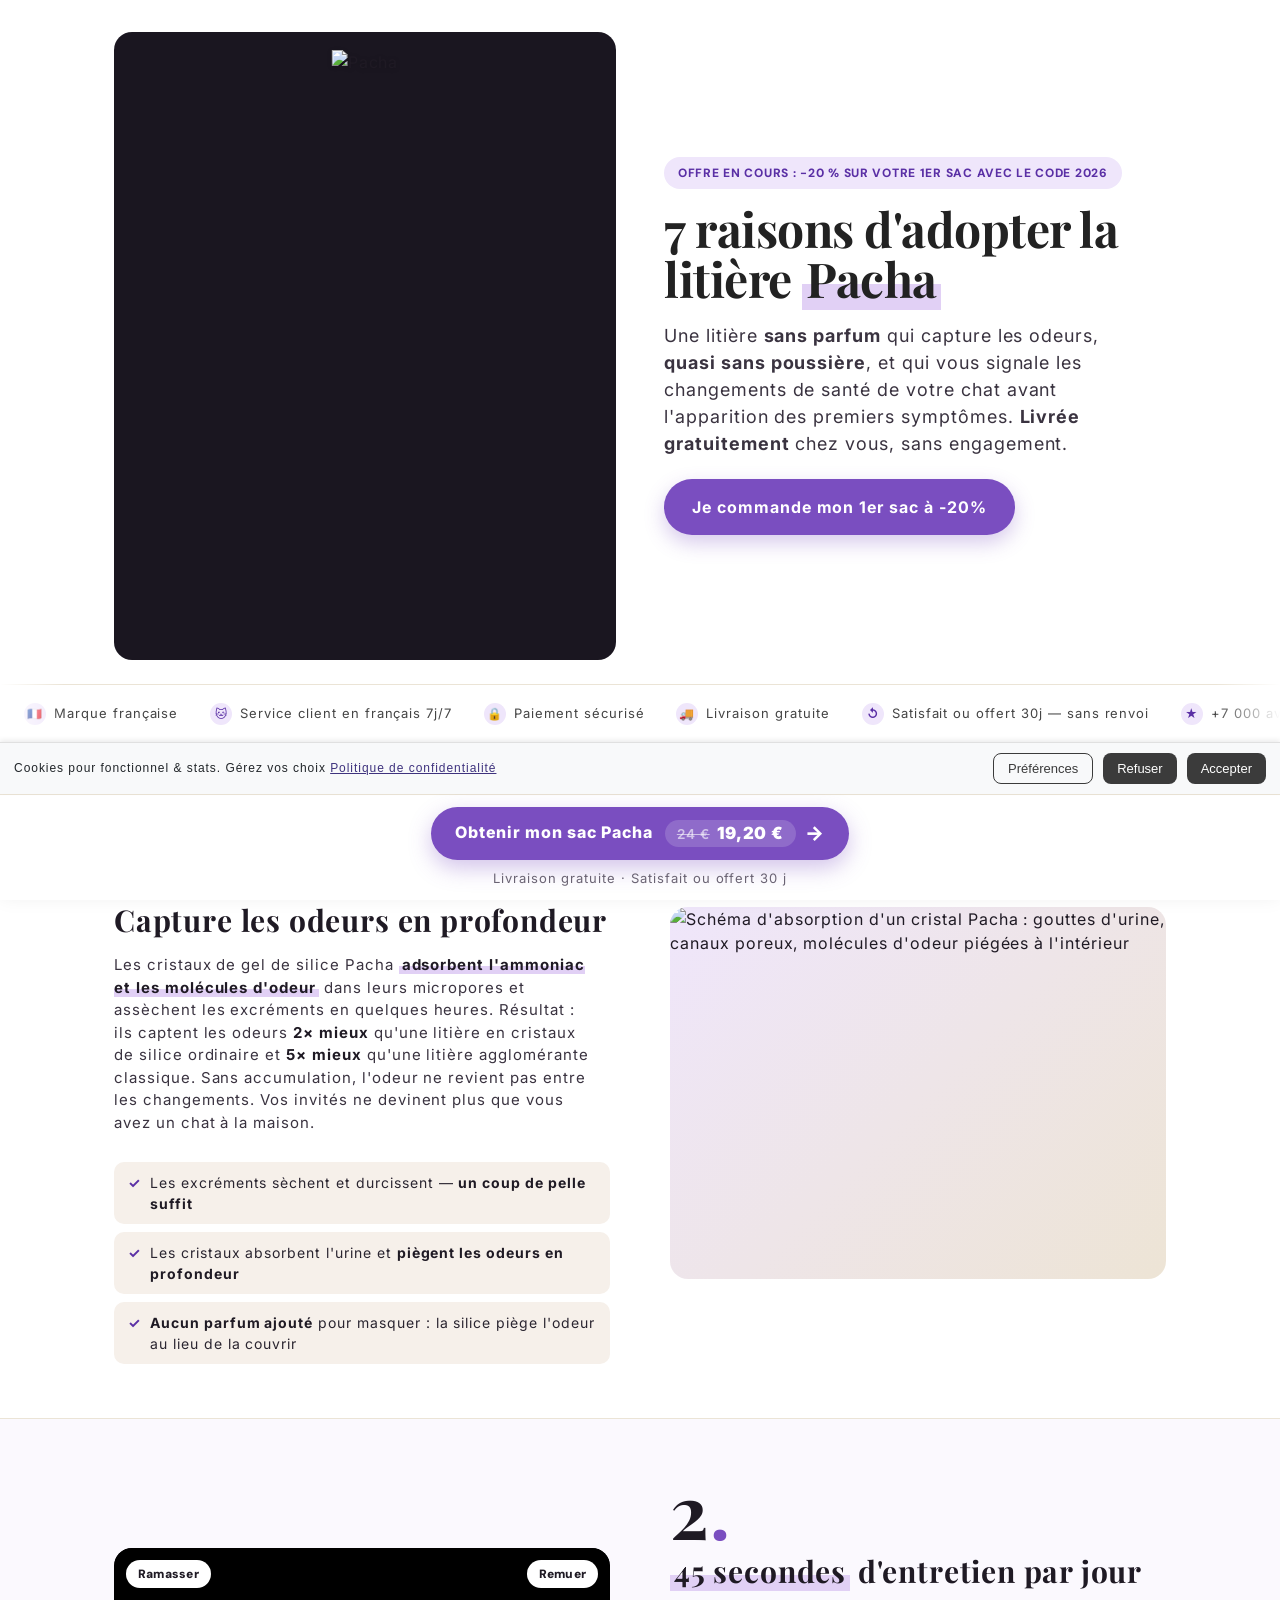
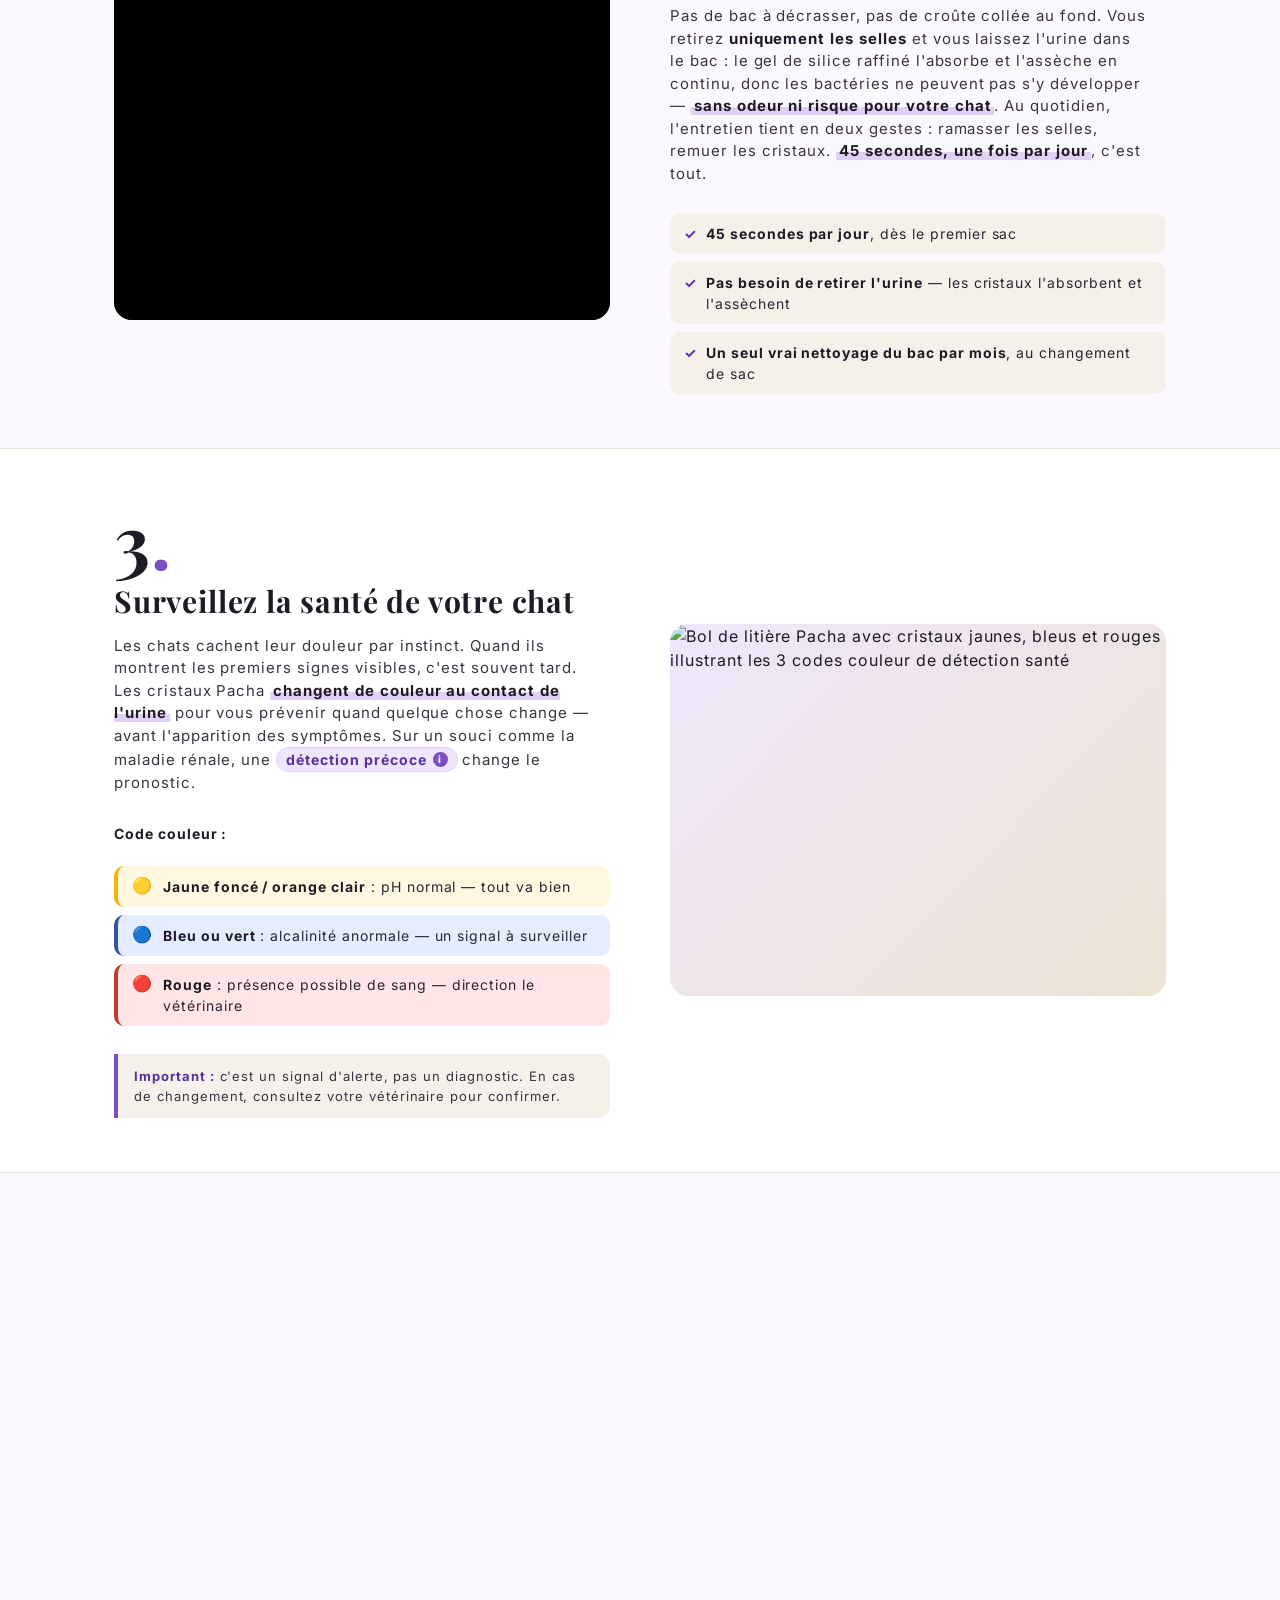
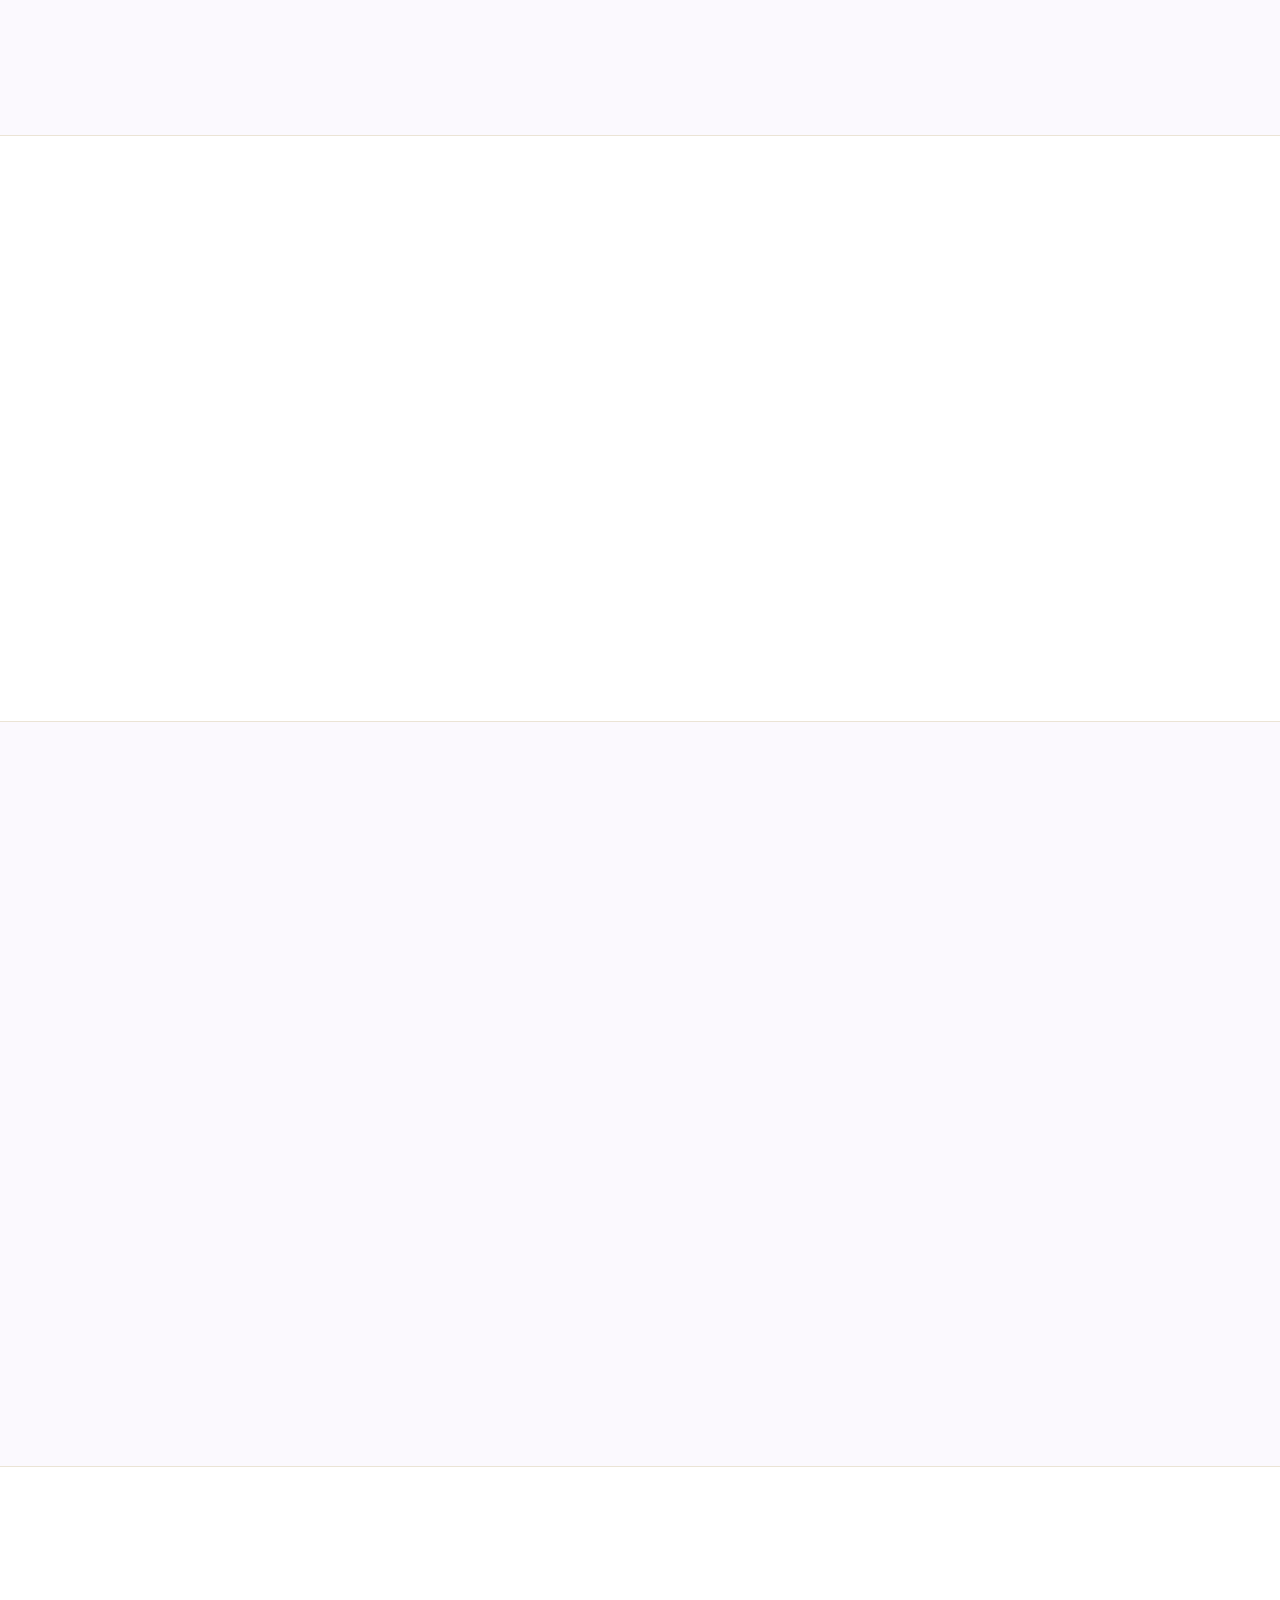
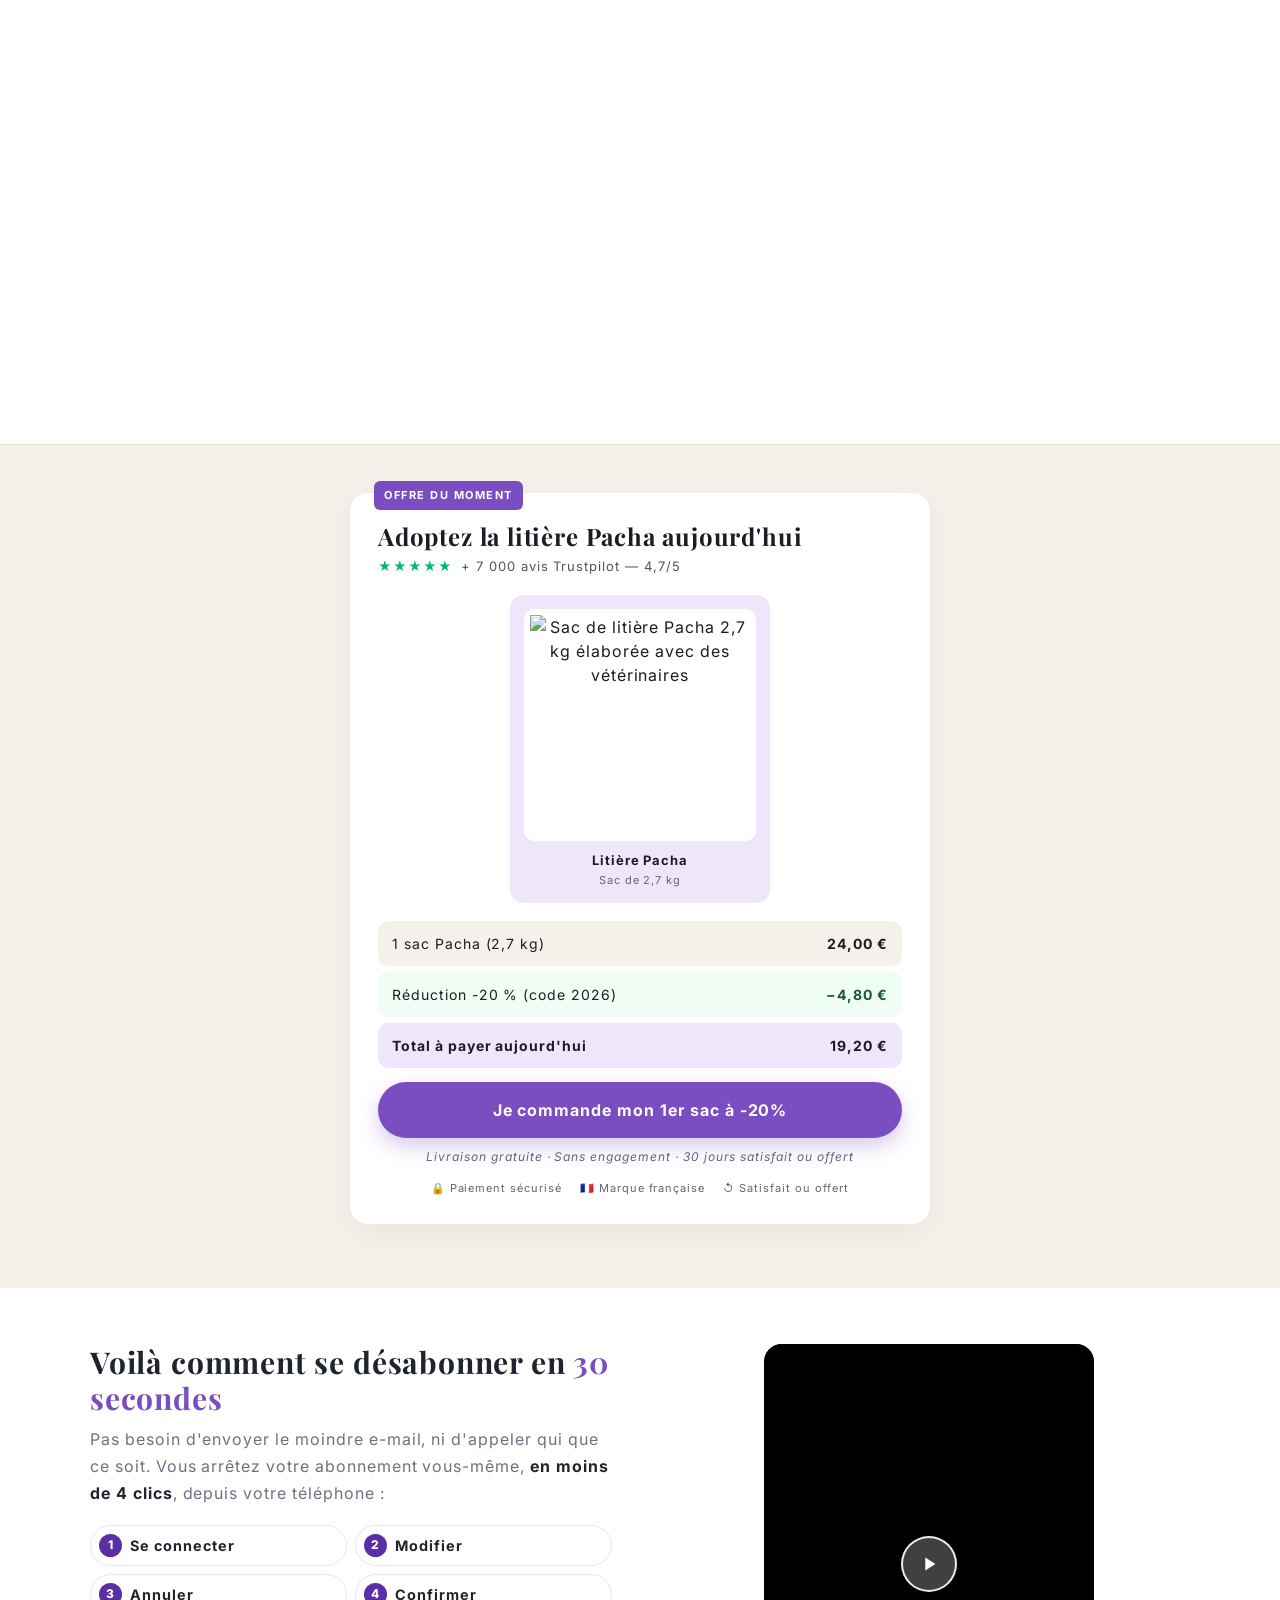
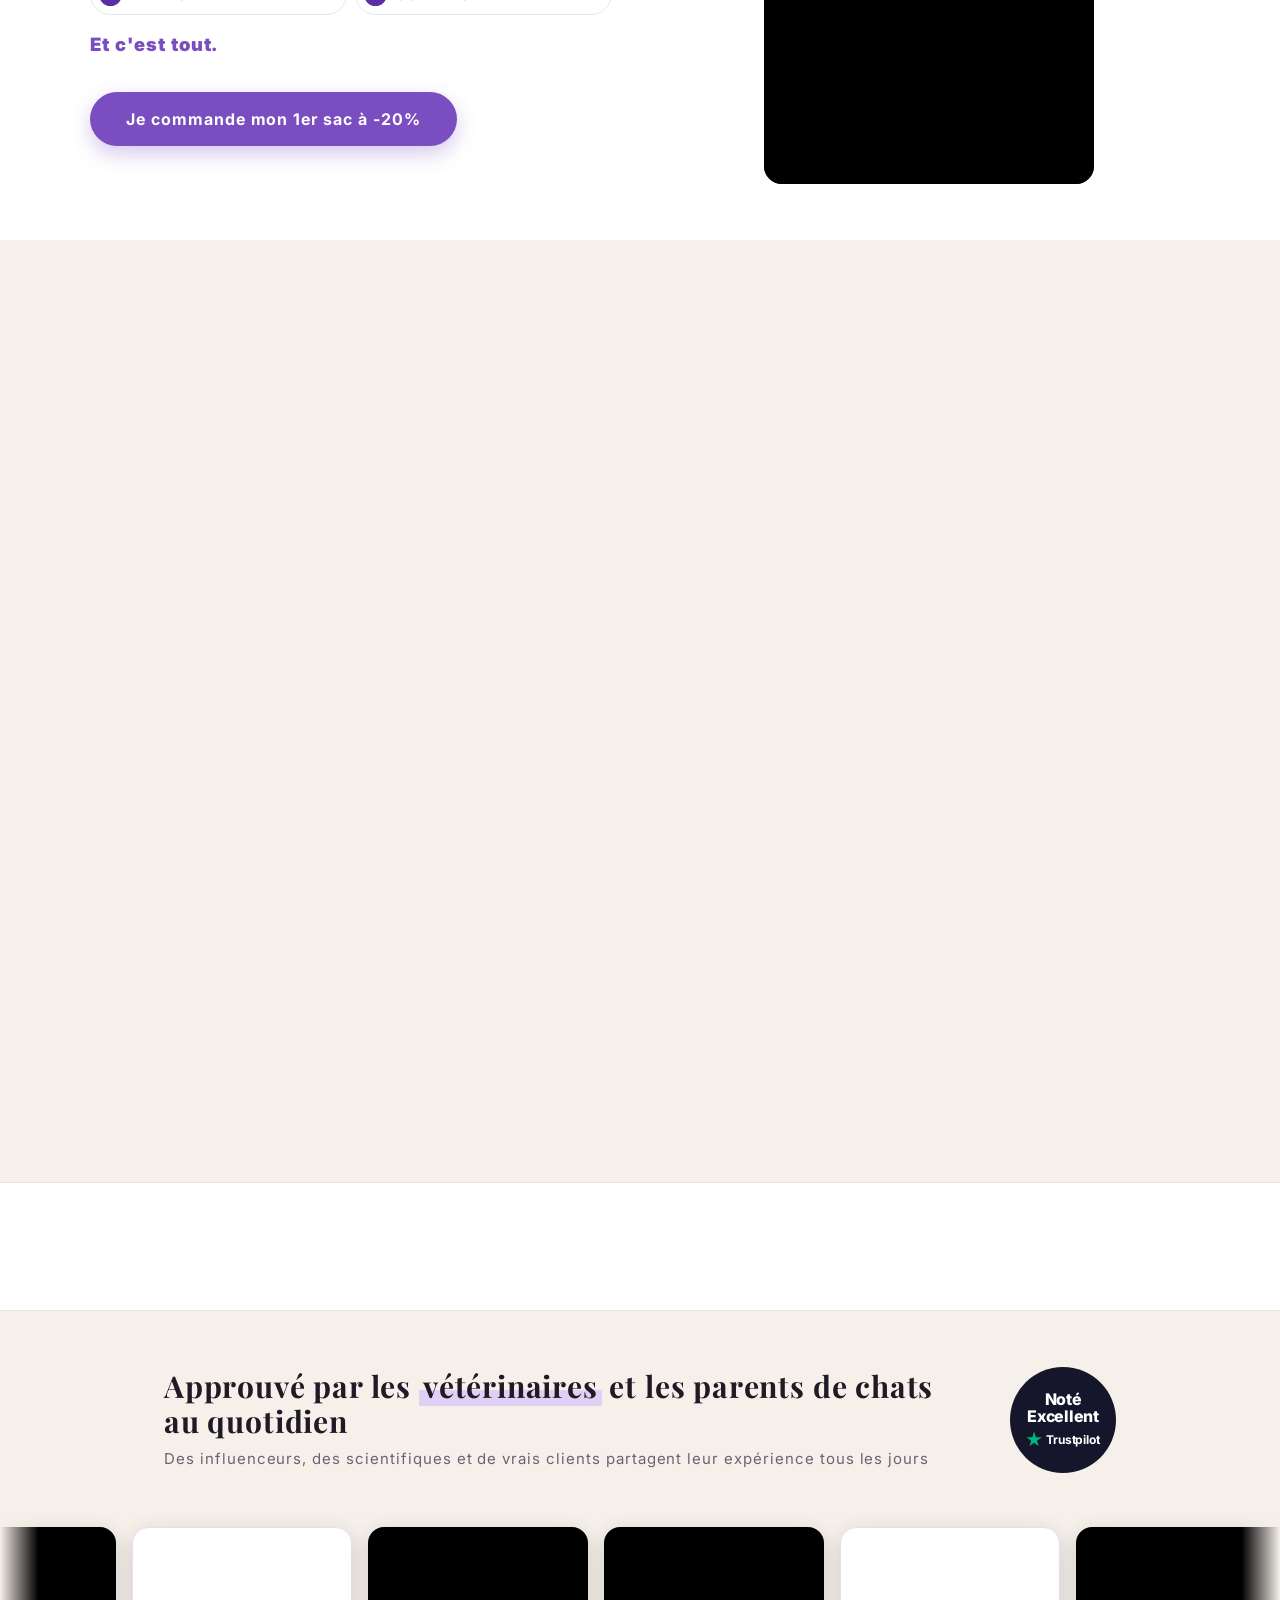
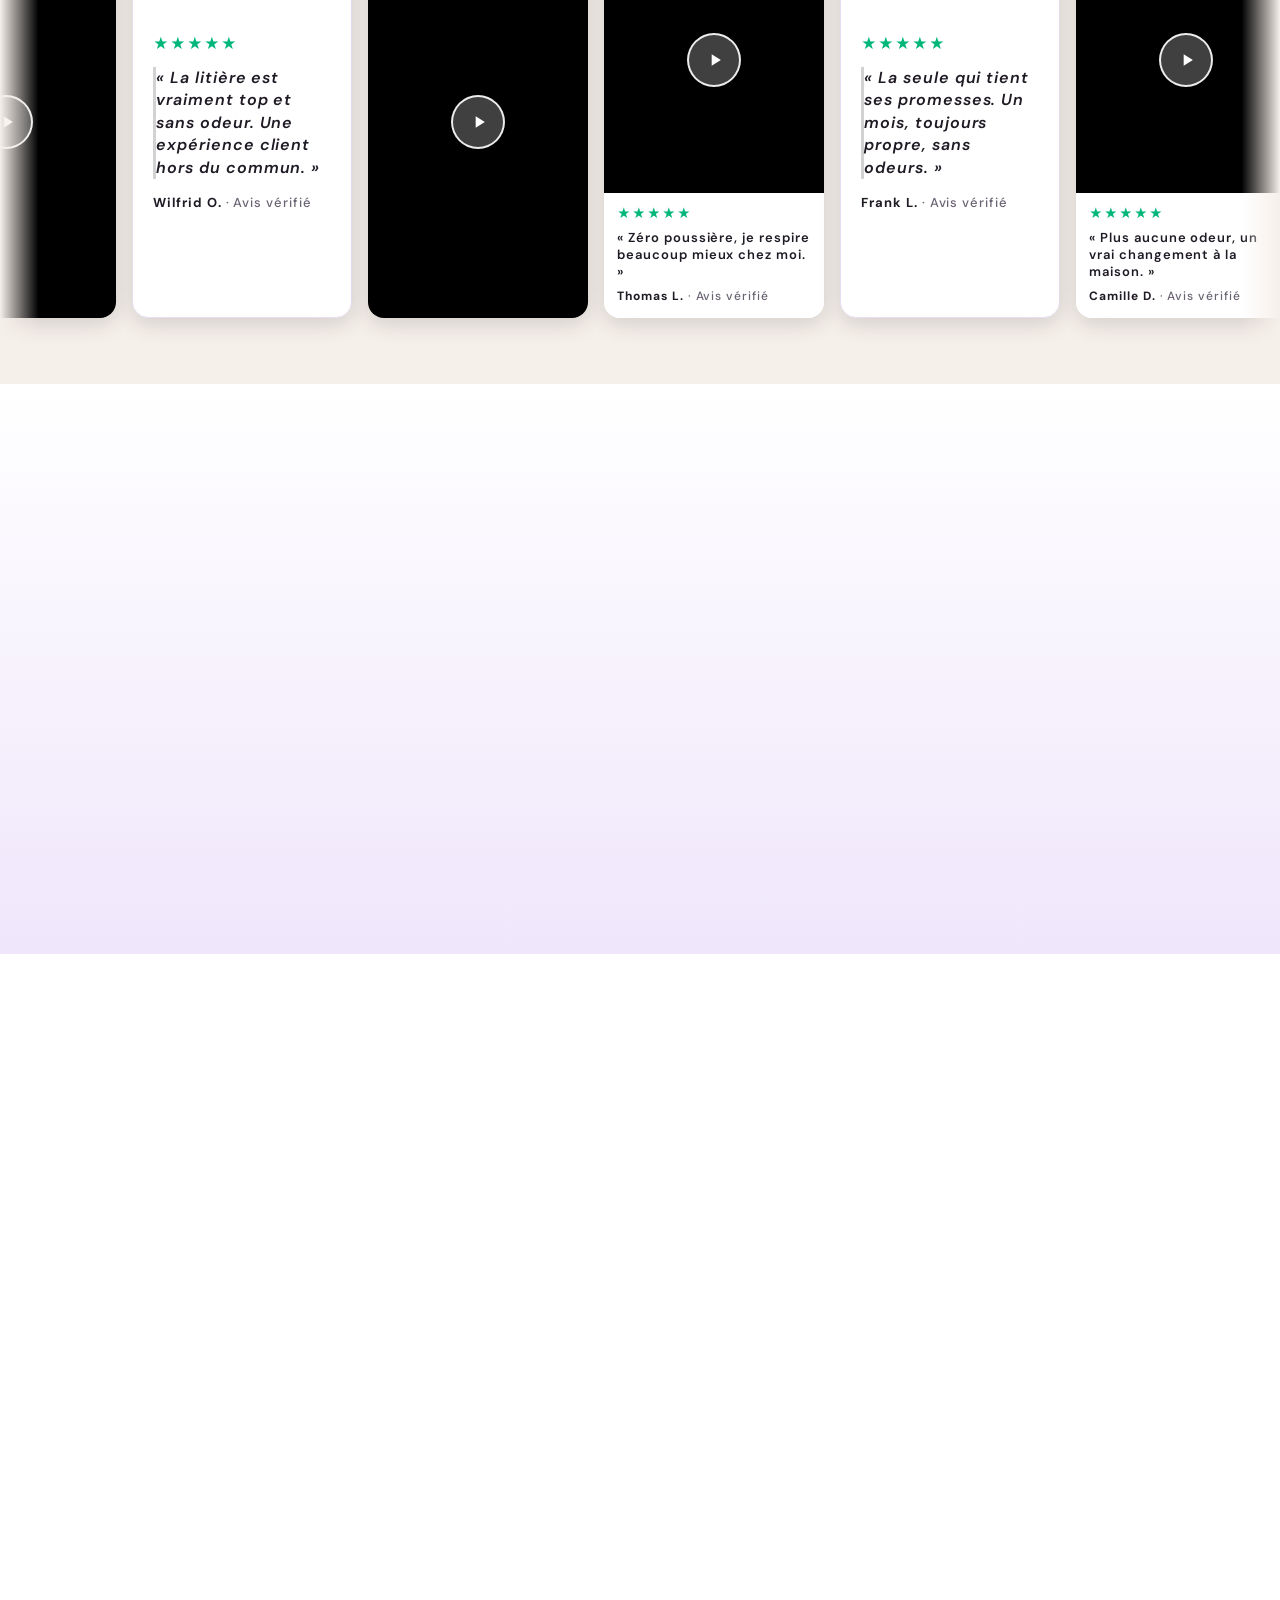
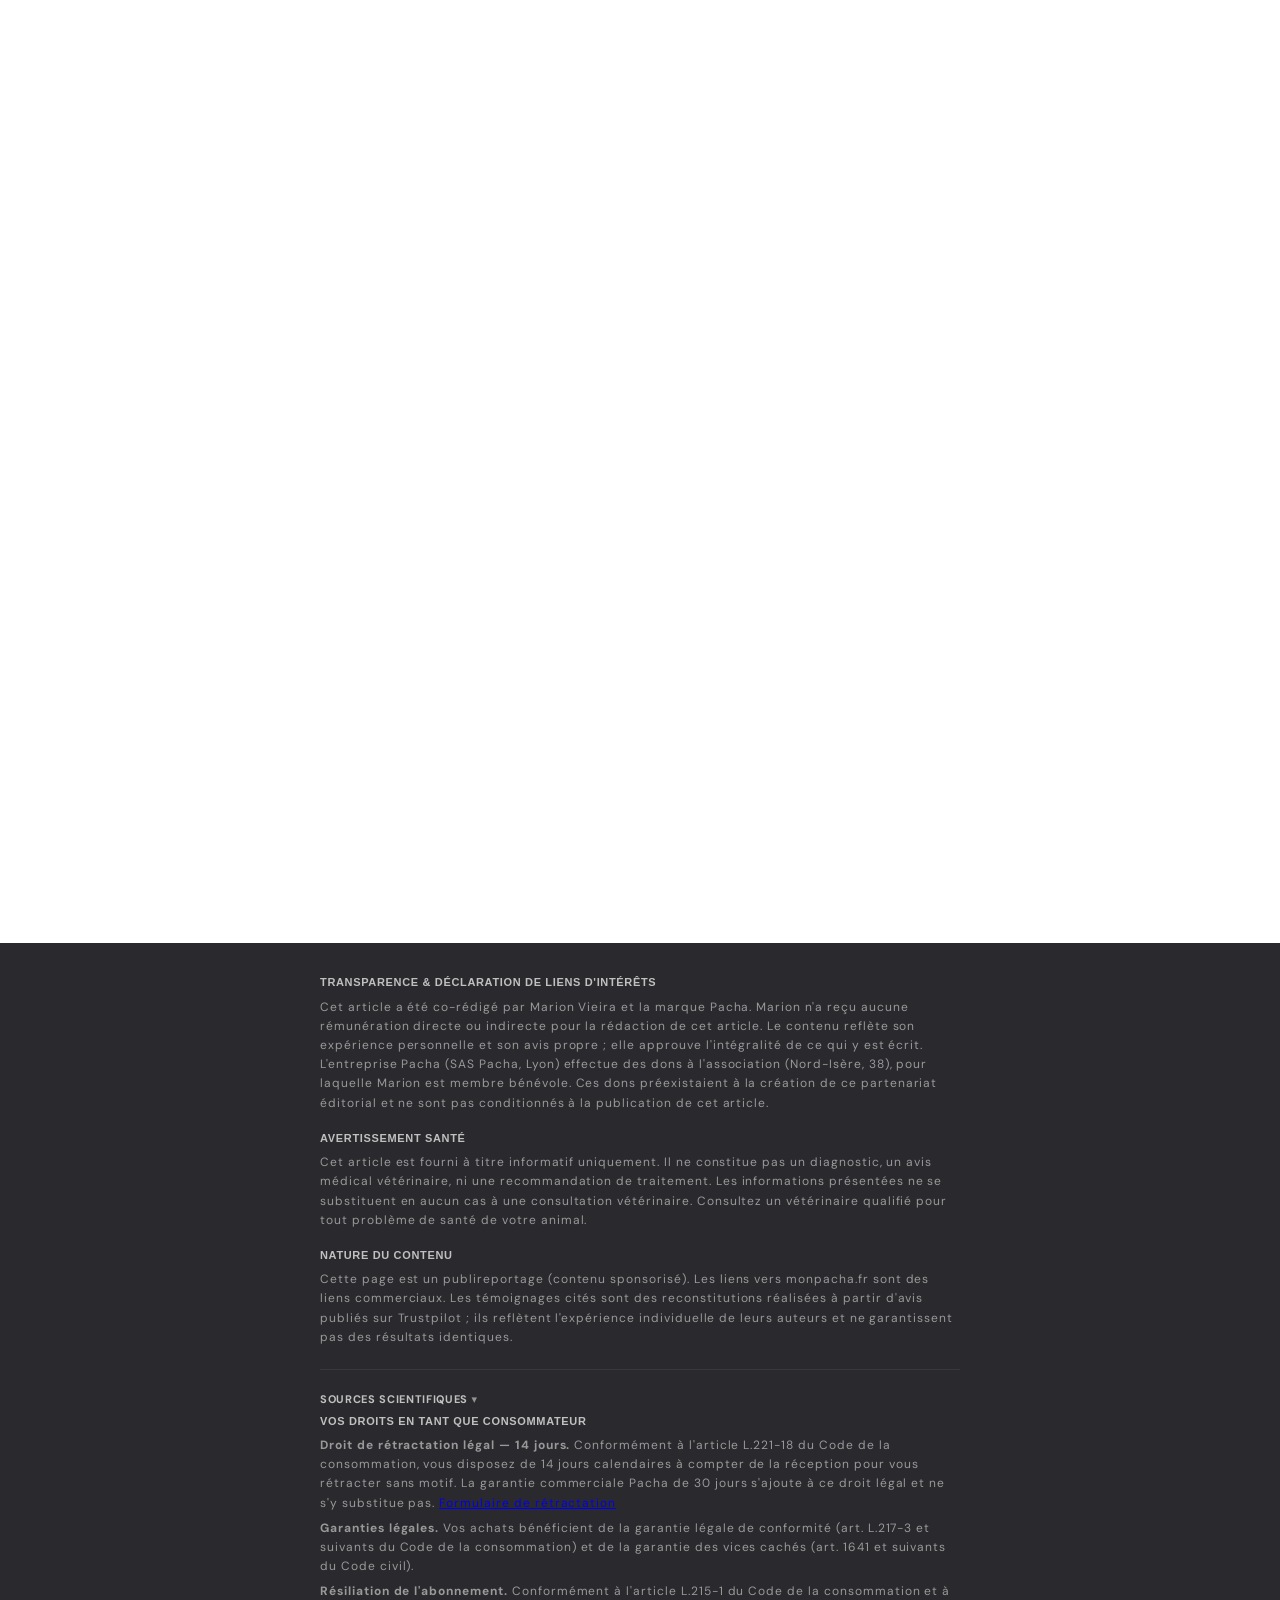
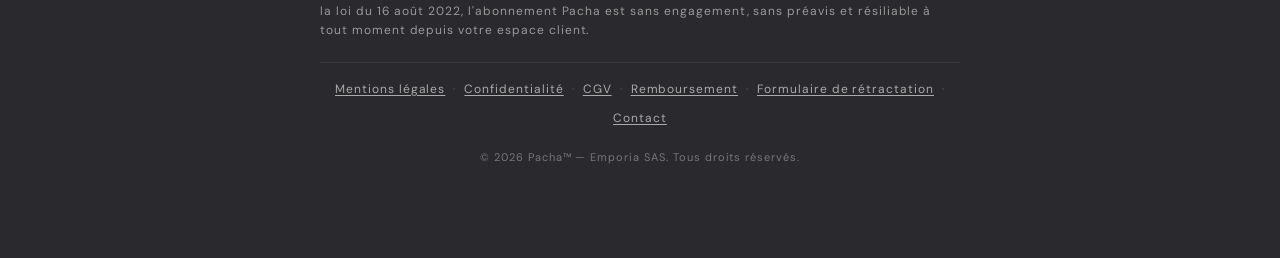
==== 1008_7-reasons_broad_fr_v2/index.html @ fd1e0214 "Backup initial — pages FR live (1001, 1007, 1008) + favicon Co-Authored-By: Claude Opus 4.8 (1M cont" ====
<!doctype html>
<html lang="fr" class="js">
<head>
  <meta charset="utf-8">
  <meta name="viewport" content="width=device-width, initial-scale=1.0, maximum-scale=1.0, user-scalable=0, viewport-fit=cover">
  <!-- Test parallèle d'une page Shopify live : noindex pour éviter le duplicate-content. Retirer pour un lancement public indexé. -->
  <meta name="robots" content="noindex, nofollow">
  <title>7 raisons d&#39;adopter la litière Pacha</title>
  <link rel="icon" type="image/png" href="//monpacha.fr/cdn/shop/files/pacha_flavicon.png?crop=center&height=32&v=1695821050&width=32">
  <meta name="description" content="Une litière sans parfum qui capture les odeurs, quasi sans poussière, et qui vous signale les changements de santé de votre chat avant l&#39;apparition des premiers symptômes. Livrée chez vous, sans engagement.">
  <meta property="og:site_name" content="Pacha™">
  <meta property="og:url" content="https://monpacha.fr/pages/7-raisons-pacha">
  <meta property="og:title" content="7 raisons d&#39;adopter la litière Pacha">
  <meta property="og:type" content="website">
  <meta property="og:description" content="Une litière sans parfum qui capture les odeurs, quasi sans poussière, et qui vous signale les changements de santé de votre chat avant l&#39;apparition des premiers symptômes. Livrée chez vous, sans engagement.">
  <meta property="og:image" content="http://monpacha.fr/cdn/shop/files/pacha-web-banner.jpg?v=1696860551">
  <meta property="og:image:secure_url" content="https://monpacha.fr/cdn/shop/files/pacha-web-banner.jpg?v=1696860551">
  <meta property="og:image:width" content="1200">
  <meta property="og:image:height" content="628">

  <!-- RunConverge (Converge) — stub + consentement par défaut refusé -->
  <script>
    window.cvg||(cvg=function(){cvg.process?cvg.process.apply(cvg,arguments):cvg.queue.push(arguments)},cvg.queue=[]);
    cvg({"method":"consent","analytics":"denied","marketing":"denied"});
  </script>
  <script>
    window['__cvg_shopify_info'] = { product:null, variant:null, currency:"EUR", collection:{products:null}, search:null };
  </script>

  <!-- Google Ads (gtag) + Google Consent Mode — défaut REFUSÉ (identique Shopify). setGoogleConsentMode() passe à granted sur Accepter. -->
  <script>
    window.dataLayer = window.dataLayer || [];
    function gtag(){dataLayer.push(arguments);}
    gtag('consent', 'default', {
      'ad_storage': 'denied',
      'ad_user_data': 'denied',
      'ad_personalization': 'denied',
      'analytics_storage': 'denied',
      'wait_for_update': 500
    });
    gtag('js', new Date());
    gtag('config', 'AW-11442341804');
  </script>
  <script async src="https://www.googletagmanager.com/gtag/js?id=AW-11442341804"></script>

  <link rel="preconnect" href="https://fonts.googleapis.com">
  <link rel="preconnect" href="https://fonts.gstatic.com" crossorigin>
  <link rel="preconnect" href="https://monpacha.fr" crossorigin>
  <link href="https://fonts.googleapis.com/css2?family=Playfair+Display:wght@700;900&family=Inter:wght@400;600;700&family=DM+Sans:wght@700;900&display=swap" rel="stylesheet">
  <link rel="stylesheet" href="/1008_7-reasons_broad_fr_v2/css/page.css">
</head>
<body class="gradient">

<main id="MainContent" class="content-for-layout focus-none" role="main" tabindex="-1">
      <div id="shopify-section-template--24304520888588__main" class="shopify-section"><!-- 7-raisons-pacha: 7 raisons d'adopter la litière Pacha · général lander · code 2026 -20% · créé 2026-05-14 -->

<link rel="preconnect" href="https://cdn.shopify.com" crossorigin>
<link rel="preconnect" href="https://monpacha.fr" crossorigin>
<link rel="dns-prefetch" href="https://cdn.shopify.com">
<link rel="dns-prefetch" href="https://monpacha.fr">
<link rel="prefetch" href="https://monpacha.fr/pages/commencer">


<link rel="preconnect" href="https://fonts.googleapis.com">
<link rel="preconnect" href="https://fonts.gstatic.com" crossorigin>





<div class="pgt-page">



<!-- HERO -->
<section class="hero">
  <div class="wrap" style="max-width:1100px">
    <div class="hero-grid">
      <div class="hero-media">
        <video autoplay muted loop playsinline webkit-playsinline disablepictureinpicture preload="auto" fetchpriority="high">
          <source src="//monpacha.fr/cdn/shop/t/33/assets/gnt-hero-loop.webm?v=118653949752586474411778282360" type="video/webm">
        </video>
        <img class="hero-logo" src="//monpacha.fr/cdn/shop/t/33/assets/gnt-hero-logo-white.webp?v=99515306225203257471778275397" alt="Pacha" fetchpriority="high">
      </div>
      <div>
        <span class="hero-eyebrow">Offre en cours : -20 % sur votre 1er sac avec le code 2026</span>
        <h1 class="hero-title">7 raisons d'adopter la litière <span class="hl">Pacha</span></h1>
        <p class="hero-sub">Une litière <strong>sans parfum</strong> qui capture les odeurs, <strong>quasi sans poussière</strong>, et qui vous signale les changements de santé de votre chat avant l'apparition des premiers symptômes. <strong>Livrée gratuitement</strong> chez vous, sans engagement.</p>
        <a href="#r7-offer" class="hero-cta">Je commande mon 1er sac à -20%</a>
      </div>
    </div>
  </div>

  <!-- TRUST BAR -->
  <div class="trust">
    <div class="trust-track">
      <div><span class="ico">🇫🇷</span> Marque française</div>
      <div><span class="ico">🐱</span> Service client en français 7j/7</div>
      <div><span class="ico">🔒</span> Paiement sécurisé</div>
      <div><span class="ico">🚚</span> Livraison gratuite</div>
      <div><span class="ico">↺</span> Satisfait ou offert 30j — sans renvoi</div>
      <div><span class="ico">★</span> +7&nbsp;000 avis vérifiés Trustpilot</div>
      <!-- duplicat pour loop seamless -->
      <div aria-hidden="true"><span class="ico">🇫🇷</span> Marque française</div>
      <div aria-hidden="true"><span class="ico">🐱</span> Service client en français 7j/7</div>
      <div aria-hidden="true"><span class="ico">🔒</span> Paiement sécurisé</div>
      <div aria-hidden="true"><span class="ico">🚚</span> Livraison gratuite</div>
      <div aria-hidden="true"><span class="ico">↺</span> Satisfait ou offert 30j — sans renvoi</div>
      <div aria-hidden="true"><span class="ico">★</span> +7&nbsp;000 avis vérifiés Trustpilot</div>
    </div>
  </div>
</section>

<!-- RAISON 1 — Capture des odeurs -->
<section class="feat">
  <div class="wrap">
    <div class="feat-grid">
      <div class="feat-text">
        <div class="num">1</div>
        <h2>Capture les odeurs en profondeur</h2>
        <p>Les cristaux de gel de silice Pacha <span class="hl">adsorbent l'ammoniac et les molécules d'odeur</span> dans leurs micropores et assèchent les excréments en quelques heures. Résultat : ils captent les odeurs <strong>2× mieux</strong> qu'une litière en cristaux de silice ordinaire et <strong>5× mieux</strong> qu'une litière agglomérante classique. Sans accumulation, l'odeur ne revient pas entre les changements. Vos invités ne devinent plus que vous avez un chat à la maison.</p>
        <ul class="bullets">
          <li>Les excréments sèchent et durcissent — <strong>un coup de pelle suffit</strong></li>
          <li>Les cristaux absorbent l'urine et <strong>piègent les odeurs en profondeur</strong></li>
          <li><span><strong>Aucun parfum ajouté</strong> pour masquer : la silice piège l'odeur au lieu de la couvrir</span></li>
        </ul>
      </div>
      <div class="feat-img"><img src="//monpacha.fr/cdn/shop/t/33/assets/gnt-s2-crystal.webp?v=55314305684644614251778281492" alt="Schéma d'absorption d'un cristal Pacha : gouttes d'urine, canaux poreux, molécules d'odeur piégées à l'intérieur" loading="lazy" decoding="async"></div>
    </div>
  </div>
</section>

<!-- RAISON 2 — Entretien 45 s/jour dès le départ -->
<section class="feat">
  <div class="wrap">
    <div class="feat-grid reverse">
      <div class="feat-text">
        <div class="num">2</div>
        <h2><span class="hl">45 secondes</span> d'entretien par jour</h2>
        <p>Pas de bac à décrasser, pas de croûte collée au fond. Vous retirez <strong>uniquement les selles</strong> et vous laissez l'urine dans le bac : le gel de silice raffiné l'absorbe et l'assèche en continu, donc les bactéries ne peuvent pas s'y développer — <span class="hl">sans odeur ni risque pour votre chat</span>. Au quotidien, l'entretien tient en deux gestes : ramasser les selles, remuer les cristaux. <span class="hl">45 secondes, une fois par jour</span>, c'est tout.</p>
        <ul class="bullets">
          <li><strong>45 secondes par jour</strong>, dès le premier sac</li>
          <li><strong>Pas besoin de retirer l'urine</strong> — les cristaux l'absorbent et l'assèchent</li>
          <li><strong>Un seul vrai nettoyage du bac par mois</strong>, au changement de sac</li>
        </ul>
      </div>
      <div class="feat-img feat-vs-wrap" style="background:#000;padding:0">
        <div class="feat-vs">
          <div>
            <span class="vs-pill vs-pill--pacha">Ramasser</span>
            <video data-lazy="autoplay" muted loop playsinline webkit-playsinline disablepictureinpicture preload="none">
              <source data-src="//monpacha.fr/cdn/shop/t/33/assets/ljdc-routine-step1.webm?v=24335060313656904961777010015" type="video/webm">
            </video>
          </div>
          <div>
            <span class="vs-pill" style="right:12px;background:#fff;color:var(--ink)">Remuer</span>
            <video data-lazy="autoplay" muted loop playsinline webkit-playsinline disablepictureinpicture preload="none">
              <source data-src="//monpacha.fr/cdn/shop/t/33/assets/ljdc-routine-step2.webm?v=90471822316935272421777010015" type="video/webm">
            </video>
          </div>
        </div>
      </div>
    </div>
  </div>
</section>

<!-- RAISON 3 — Signal précoce santé -->
<section class="feat feat--modal">
  <div class="wrap">
    <div class="feat-grid">
      <div class="feat-text">
        <div class="num">3</div>
        <h2>Surveillez la santé de votre chat</h2>
        <p>Les chats cachent leur douleur par instinct. Quand ils montrent les premiers signes visibles, c'est souvent tard. Les cristaux Pacha <span class="hl">changent de couleur au contact de l'urine</span> pour vous prévenir quand quelque chose change — avant l'apparition des symptômes. Sur un souci comme la maladie rénale, une <span class="pgt-chip" tabindex="0" role="button" aria-label="Voir la source">détection précoce<span class="pgt-chip-i">i</span><span class="pgt-chip-pop pgt-chip-pop--video"><button type="button" class="pgt-chip-close" aria-label="Fermer">×</button><span class="pgt-pop-vid"><iframe data-src="https://player.vimeo.com/video/904526610?title=0&amp;byline=0&amp;portrait=0" title="Les couleurs Pacha en action" loading="lazy" frameborder="0" allow="autoplay; fullscreen; picture-in-picture" allowfullscreen></iframe></span><span class="pgt-pop-title">Détection précoce</span>Sur la maladie rénale chronique du chat, la survie médiane est d'environ 1&nbsp;151 jours lorsqu'elle est repérée à un stade précoce, contre 103 jours à un stade avancé. Pacha offre un repère visuel quotidien — ce n'est pas un diagnostic.<br><em>Boyd et al. (2008).</em></span></span> change le pronostic.</p>
        <p style="font-weight:700;margin:14px 0 8px;font-size:14px;color:var(--ink)">Code couleur :</p>
        <ul class="color-code">
          <li class="cc-yellow"><span class="dot">🟡</span><span><strong>Jaune foncé / orange clair</strong> : pH normal — tout va bien</span></li>
          <li class="cc-blue"><span class="dot">🔵</span><span><strong>Bleu ou vert</strong> : alcalinité anormale — un signal à surveiller</span></li>
          <li class="cc-red"><span class="dot">🔴</span><span><strong>Rouge</strong> : présence possible de sang — direction le vétérinaire</span></li>
        </ul>
        <div class="vet-note"><strong>Important :</strong> c'est un signal d'alerte, pas un diagnostic. En cas de changement, consultez votre vétérinaire pour confirmer.</div>
      </div>
      <div class="feat-img"><img src="//monpacha.fr/cdn/shop/t/33/assets/chatpipi-couleurs-pacha.webp?v=90041079273266390921775643232" alt="Bol de litière Pacha avec cristaux jaunes, bleus et rouges illustrant les 3 codes couleur de détection santé" loading="lazy" decoding="async"></div>
    </div>
  </div>
</section>

<!-- RAISON 4 — Quasi sans poussière (feat-vs) -->
<section class="feat">
  <div class="wrap">
    <div class="feat-grid reverse">
      <div class="feat-text">
        <div class="num">4</div>
        <h2>Quasi sans poussière</h2>
        <p>La poussière qui s'envole quand votre chat gratte, c'est ce qu'il respire à longueur de journée. Et que vous respirez aussi. Pacha utilise une <span class="hl">technologie de filtration brevetée</span> développée avec des vétérinaires pour bloquer la quasi-totalité de la poussière, au versement comme au grattage.</p>
        <ul class="bullets">
          <li><strong>Quasi sans poussière</strong>, au versement comme au grattage</li>
          <li>Préserve les <strong>voies respiratoires</strong> de votre chat et de toute la famille</li>
          <li>Des cristaux nets qui <strong>ne collent pas aux pattes</strong> — quasiment aucun grain traîné hors du bac</li>
        </ul>
      </div>
      <div class="feat-img feat-vs-wrap" style="background:#000;padding:0">
        <div class="feat-vs">
          <div>
            <span class="vs-pill vs-pill--pacha">Pacha</span>
            <video data-lazy="autoplay" muted loop playsinline webkit-playsinline disablepictureinpicture preload="none">
              <source data-src="//monpacha.fr/cdn/shop/t/33/assets/ljdc-dust-pacha.webm?v=180196412394521798451777010015" type="video/webm">
            </video>
          </div>
          <div>
            <span class="vs-pill vs-pill--other">Autre marque</span>
            <video data-lazy="autoplay" muted loop playsinline webkit-playsinline disablepictureinpicture preload="none">
              <source data-src="//monpacha.fr/cdn/shop/t/33/assets/ljdc-dust-other.webm?v=102367399380978946891777010015" type="video/webm">
            </video>
          </div>
          <span class="vs-badge">VS</span>
        </div>
      </div>
    </div>
  </div>
</section>

<!-- RAISON 5 — Sac qui tient 1 mois -->
<section class="feat">
  <div class="wrap">
    <div class="feat-grid">
      <div class="feat-text">
        <div class="num">5</div>
        <h2>Un sac tient un mois entier</h2>
        <p>Un sac Pacha (2,7&nbsp;kg) remplace jusqu'à 4 sacs de litière agglomérante classique. Comme la litière <strong>n'est pas agglomérante</strong>, vous ne jetez pas de gros amas chaque jour : vous retirez seulement les selles et l'urine est absorbée par les cristaux tout le mois. Résultat, <span class="hl">un sac tient un mois entier pour un chat</span> — sans rien rajouter ni changer la litière en cours de route.</p>
        <ul class="bullets">
          <li><strong>Tient 1 mois</strong> pour un chat avec une bonne hygiène de bac</li>
          <li>Sur le mois, <strong>revient moins cher</strong> que la plupart des marques en grande surface</li>
          <li><strong>Un sac léger de 2,7&nbsp;kg</strong> — fini les plus de 10&nbsp;kg à trimballer</li>
        </ul>
      </div>
      <div class="feat-img"><img src="//monpacha.fr/cdn/shop/t/33/assets/r4-pacha-vs-4-sacs-agglo.webp?v=112022576207170464111780049605" alt="1 paquet Pacha posé à côté de 4 sacs de litière agglomérante classique de 20 kg pour montrer le rapport de durée — 1 sac Pacha = 4 sacs concurrents" loading="lazy" decoding="async"></div>
    </div>
  </div>
</section>

<!-- RAISON 6 — Marque française, livraison -->
<section class="feat">
  <div class="wrap">
    <div class="feat-grid reverse">
      <div class="feat-text">
        <div class="num">6</div>
        <h2>Marque française, <span class="hl">livrée gratuitement</span> chez vous, sans engagement</h2>
        <p>Pacha arrive chez vous sous forme d'abonnement : un sac <span class="hl">livré gratuitement chaque mois</span>, pile quand le précédent se termine — fini les sacs lourds à porter depuis le magasin. Et surtout <strong>sans engagement</strong> : vous ajustez la fréquence, mettez en pause ou arrêtez vous-même en moins de 2 minutes, sans avoir à appeler qui que ce soit. Marque française conçue en Rhône-Alpes avec des vétérinaires, service client en français 7 jours sur 7.</p>
        <p style="margin-top:6px;font-size:15px"><a href="#pdesabo-7rp" style="display:inline-flex;align-items:center;gap:6px;color:var(--pacha-2);font-weight:700;text-decoration:underline;text-underline-offset:3px">Voir comment se désabonner en 30 sec →</a></p>
        <ul class="bullets">
          <li><strong>Marque française</strong>, fabrication contrôlée</li>
          <li><strong>Livraison à domicile offerte</strong> — plus de sacs à porter depuis le magasin</li>
          <li><strong>Sans engagement</strong> : vous ajustez la fréquence ou arrêtez en deux clics</li>
        </ul>
      </div>
      <div class="feat-img"><img src="//monpacha.fr/cdn/shop/t/33/assets/gnt-s6-delivery.webp?v=74535146805061327681778282424" alt="Cliente Pacha qui réceptionne son colis Pacha sur le pas de la porte" loading="lazy" decoding="async"></div>
    </div>
  </div>
</section>

<!-- RAISON 7 — Garantie 30 jours -->
<section class="feat">
  <div class="wrap">
    <div class="feat-grid">
      <div class="feat-text">
        <div class="num">7</div>
        <h2>30 jours pour être convaincu — sans renvoyer la litière</h2>
        <p>Vous testez Pacha à votre rythme. Si la litière ne vous convient pas dans les 30 jours, Pacha vous rembourse sans poser de questions — <span class="hl">et sans rien à renvoyer</span>. Vous gardez la litière. Et l'abonnement est sans engagement : vous pausez ou arrêtez en 10 secondes depuis votre espace client.</p>
        <ul class="bullets">
          <li><strong>Satisfait ou offert 30 jours</strong> sur votre 1er sac</li>
          <li><strong>Pas besoin de renvoyer la litière</strong> — vous la gardez</li>
          <li><strong>Sans engagement</strong> — pause ou arrêt en 10 secondes</li>
        </ul>
      </div>
      <div class="feat-img">
        <img src="//monpacha.fr/cdn/shop/t/33/assets/r7-garantie-salon-clean.webp?v=170549514375782713981780932097" alt="Cliente détendue sur son canapé qui consulte son smartphone, un chat assoupi à côté d'elle" loading="lazy" decoding="async">
        <div class="pgt-notif pgt-notif--s1"><div class="pgt-notif-head"><span class="pgt-notif-ic" role="img" aria-label="Pacha" style="background-image:url('https://monpacha.fr/cdn/shop/files/pacha_flavicon.png')"></span>Pacha</div><div class="pgt-notif-msg">Livraison en pause ⏸️</div></div>
        <div class="pgt-notif pgt-notif--s2"><div class="pgt-notif-head"><span class="pgt-notif-ic" role="img" aria-label="Pacha" style="background-image:url('https://monpacha.fr/cdn/shop/files/pacha_flavicon.png')"></span>Pacha</div><div class="pgt-notif-msg">Abonnement annulé ✅</div></div>
      </div>
    </div>
  </div>
</section>

<!-- OFFRE — BLOC PRINCIPAL -->
<section class="offer-wrap" id="r7-offer">
  <div class="wrap">
    <div class="offer">
      <span class="tag">Offre du moment</span>
      <h3>Adoptez la litière Pacha aujourd'hui</h3>
      <div class="reviews"><span style="color:#00b67a;letter-spacing:1px">★★★★★</span> +&nbsp;7&nbsp;000 avis Trustpilot — 4,7/5</div>

      <div class="offer-product-single">
        <div class="bundle-item">
          <div class="pic">
            <img src="//monpacha.fr/cdn/shop/t/33/assets/pacha-sac-product.webp?v=38723160130982001631778777630" alt="Sac de litière Pacha 2,7 kg élaborée avec des vétérinaires" loading="lazy" decoding="async">
          </div>
          <div class="label">Litière Pacha</div>
          <div class="sub">Sac de 2,7&nbsp;kg</div>
        </div>
      </div>

      <div class="pack-row"><span>1 sac Pacha (2,7&nbsp;kg)</span><span><strong>24,00&nbsp;€</strong></span></div>
      <div class="pack-row pack-row--discount"><span>Réduction -20&nbsp;% (code 2026)</span><span><strong>−4,80&nbsp;€</strong></span></div>
      <div class="pack-row pack-row--total"><span><strong>Total à payer aujourd'hui</strong></span><span><strong>19,20&nbsp;€</strong></span></div>

      <a href="https://monpacha.fr/discount/2026?redirect=/pages/commencer" class="cta">Je commande mon 1er sac à -20%</a>
      <p class="reassure-line">Livraison gratuite · Sans engagement · 30 jours satisfait ou offert</p>
      <div class="badges-row">
        <span>🔒 Paiement sécurisé</span>
        <span>🇫🇷 Marque française</span>
        <span>↺ Satisfait ou offert</span>
      </div>
    </div>
  </div>
</section>

<!-- SE DÉSABONNER EN 30 SECONDES -->
<section class="pdesabo" id="pdesabo-7rp" style="--pd-bg:#ffffff;--pd-accent:#7a4ec0;--pd-num:#5a2fa5;--pd-video:#5a2fa5;--pd-text:#20242e;--pd-muted:#6b7280;--pd-border:#e3e8f0;">
  <div class="pdesabo-wrap">
    <h2 class="pdesabo-title">Voil&agrave; comment se d&eacute;sabonner en <span>30 secondes</span></h2>
    <div class="pdesabo-grid">
      <div class="pdesabo-text">
        <p class="pdesabo-p">Pas besoin d'envoyer le moindre e-mail, ni d'appeler qui que ce soit. Vous arr&ecirc;tez votre abonnement vous-m&ecirc;me, <strong>en moins de 4 clics</strong>, depuis votre t&eacute;l&eacute;phone&nbsp;:</p>
        <ol class="pdesabo-steps">
          <li><span class="pdesabo-num">1</span> Se connecter</li>
          <li><span class="pdesabo-num">2</span> Modifier</li>
          <li><span class="pdesabo-num">3</span> Annuler</li>
          <li><span class="pdesabo-num">4</span> Confirmer</li>
        </ol>
        <p class="pdesabo-end">Et c'est tout.</p><div class="pdesabo-cta"><a href="https://monpacha.fr/discount/2026?redirect=/pages/commencer" class="cta">Je commande mon 1er sac à -20%</a></div></div>
      <div class="pdesabo-media">
        <div class="pdesabo-video" id="pdvid-7rp" role="button" tabindex="0" aria-label="Lire la vid&eacute;o : se d&eacute;sabonner en 30 secondes">
          <video playsinline preload="none" poster="//monpacha.fr/cdn/shop/t/33/assets/abo-video-poster.webp?v=58078362378168916431780388872">
            <source src="//monpacha.fr/cdn/shop/t/33/assets/abo-desabo.webm?v=4462275687440803791780388872" type="video/webm">
          </video>
          <span class="pdesabo-play" aria-hidden="true"><svg viewBox="0 0 24 24" width="22" height="22" fill="#fff" focusable="false"><path d="M8 5v14l11-7z"/></svg></span>
        </div>
      </div>
    </div>
  </div>
  
  
</section>



<!-- TABLEAU COMPARATIF -->
<section class="compare">
  <div class="wrap">
    <h2>Pacha <em>vs litière classique</em></h2>
    <div class="cmp-card">
      <div class="cmp-grid">
        <div class="cmp-cell cmp-h"></div>
        <div class="cmp-cell cmp-h cmp-h--pacha">Pacha</div>
        <div class="cmp-cell cmp-h">Litière classique</div>

        <div class="cmp-cell cmp-label"><span class="cmp-icon" style="background:#efe6fb">🌬️</span><span>Capture des odeurs en profondeur (sans parfum ajouté)</span></div>
        <div class="cmp-cell cmp-pcell"><span class="cmp-yes">✓</span></div>
        <div class="cmp-cell"><span class="cmp-no">✕</span></div>

        <div class="cmp-cell cmp-label"><span class="cmp-icon" style="background:#ffe9c8">💨</span><span>Quasi sans poussière</span></div>
        <div class="cmp-cell cmp-pcell"><span class="cmp-yes">✓</span></div>
        <div class="cmp-cell"><span class="cmp-no">✕</span></div>

        <div class="cmp-cell cmp-label"><span class="cmp-icon" style="background:#ffd9d9">🩺</span><span>Indicateur santé par changement de couleur</span></div>
        <div class="cmp-cell cmp-pcell"><span class="cmp-yes">✓</span></div>
        <div class="cmp-cell"><span class="cmp-no">✕</span></div>

        <div class="cmp-cell cmp-label"><span class="cmp-icon" style="background:#d8f0e2">📅</span><span>Tient 1 mois pour un chat</span></div>
        <div class="cmp-cell cmp-pcell"><span class="cmp-yes">✓</span></div>
        <div class="cmp-cell"><span class="cmp-no">✕</span></div>

        <div class="cmp-cell cmp-label"><span class="cmp-icon" style="background:#fff2cc">🐾</span><span>Ne colle pas aux pattes, ne trace pas dans la maison</span></div>
        <div class="cmp-cell cmp-pcell"><span class="cmp-yes">✓</span></div>
        <div class="cmp-cell"><span class="cmp-no">✕</span></div>

        <div class="cmp-cell cmp-label"><span class="cmp-icon" style="background:#dde7ff">📦</span><span>Livraison gratuite à domicile</span></div>
        <div class="cmp-cell cmp-pcell"><span class="cmp-yes">✓</span></div>
        <div class="cmp-cell"><span class="cmp-no">✕</span></div>

        <div class="cmp-cell cmp-label"><span class="cmp-icon" style="background:#fce6ff">🇫🇷</span><span>Marque française, service client 7j/7</span></div>
        <div class="cmp-cell cmp-pcell"><span class="cmp-yes">✓</span></div>
        <div class="cmp-cell"><span class="cmp-no">✕</span></div>

        <div class="cmp-cell cmp-label"><span class="cmp-icon" style="background:#e1d0f5">🔓</span><span>Sans engagement, pause à tout moment</span></div>
        <div class="cmp-cell cmp-pcell"><span class="cmp-yes">✓</span></div>
        <div class="cmp-cell"><span class="cmp-yes">✓</span></div>
      </div>
    </div>
    <div style="display:flex;justify-content:center;margin-top:28px">
      <a href="#r7-offer" class="cta" style="max-width:340px">Je profite de l'offre -20%</a>
    </div>
  </div>
</section>

<!-- PRESS -->
<section class="press">
  <div class="wrap">
    <div class="label">Vu dans la presse</div>
    <div class="logos">
      <img src="//monpacha.fr/cdn/shop/t/33/assets/logo-aufeminin.png?v=23258449874903479371777538062" alt="aufeminin" width="120" height="60" loading="lazy" decoding="async">
      <img src="//monpacha.fr/cdn/shop/t/33/assets/logo-felicat-v2.webp?v=172064931373261424091777538062" alt="FeliCat" width="120" height="60" loading="lazy" decoding="async">
      <img src="//monpacha.fr/cdn/shop/t/33/assets/logo-pleine-vie-couleur.avif?v=1560843940004531371774295625" alt="Pleine Vie" width="120" height="60" loading="lazy" decoding="async">
    </div>
  </div>
</section>

<!-- AVIS EN VIDÉO (bandeau défilant) -->

<section class="pvr">
  <div class="pvr-head">
    <div class="pvr-head-text">
      <h2>Approuvé par les <span class="hl">vétérinaires</span> et les parents de chats au quotidien</h2>
      <p class="pvr-sub">Des influenceurs, des scientifiques et de vrais clients partagent leur expérience tous les jours</p>
    </div>
    <div class="pvr-tp"><span class="tp-round" role="img" aria-label="Noté Excellent sur Trustpilot"><span class="tp-round-rated">Noté<br>Excellent</span><span class="tp-round-tp"><span class="tp-round-star"></span>Trustpilot</span></span></div>
  </div>
  <div class="pvr-scroller" id="pvr-scroller">
    <div class="pvr-track" id="pvr-track">

      <div class="pvr-card pvr-card--video" role="button" tabindex="0" aria-label="Lire la vidéo">
        <video muted loop playsinline webkit-playsinline preload="none" poster="https://monpacha.fr/cdn/shop/t/33/assets/ljdc-tt-ttvid-1-poster.jpg"><source src="https://monpacha.fr/cdn/shop/t/33/assets/ljdc-tt-ttvid-1.mp4" type="video/mp4"></video>      </div>

      <div class="pvr-card pvr-card--quote">
        <div class="pvr-q-inner">
          <div class="pvr-stars">★★★★★</div>
          <blockquote>« La litière est vraiment top et sans odeur. Une expérience client hors du commun. »</blockquote>
          <div class="pvr-q-name">Wilfrid O. <span>· Avis vérifié</span></div>
        </div>
      </div>

      <div class="pvr-card pvr-card--video" role="button" tabindex="0" aria-label="Lire la vidéo">
        <video muted loop playsinline webkit-playsinline preload="none" poster="https://monpacha.fr/cdn/shop/t/33/assets/ljdc-tt-ttvid-4-poster.jpg"><source src="https://monpacha.fr/cdn/shop/t/33/assets/ljdc-tt-ttvid-4.mp4" type="video/mp4"></video>      </div>

      <div class="pvr-card pvr-card--rev" role="button" tabindex="0" aria-label="Lire la vidéo">
        <div class="pvr-rev-vid"><video muted loop playsinline webkit-playsinline preload="none" poster="https://monpacha.fr/cdn/shop/t/33/assets/ljdc-tt-ttvid-3-poster.jpg"><source src="https://monpacha.fr/cdn/shop/t/33/assets/ljdc-tt-ttvid-3.mp4" type="video/mp4"></video></div>
        <div class="pvr-rev-foot"><div class="pvr-stars">★★★★★</div><p>« Zéro poussière, je respire beaucoup mieux chez moi. »</p><div class="pvr-rev-name">Thomas L. <span>· Avis vérifié</span></div></div>
      </div>

      <div class="pvr-card pvr-card--quote">
        <div class="pvr-q-inner">
          <div class="pvr-stars">★★★★★</div>
          <blockquote>« La seule qui tient ses promesses. Un mois, toujours propre, sans odeurs. »</blockquote>
          <div class="pvr-q-name">Frank L. <span>· Avis vérifié</span></div>
        </div>
      </div>

      <div class="pvr-card pvr-card--rev" role="button" tabindex="0" aria-label="Lire la vidéo">
        <div class="pvr-rev-vid"><video muted loop playsinline webkit-playsinline preload="none" poster="https://monpacha.fr/cdn/shop/t/33/assets/ljdc-tt-ttvid-6-poster.jpg"><source src="https://monpacha.fr/cdn/shop/t/33/assets/ljdc-tt-ttvid-6.mp4" type="video/mp4"></video></div>
        <div class="pvr-rev-foot"><div class="pvr-stars">★★★★★</div><p>« Plus aucune odeur, un vrai changement à la maison. »</p><div class="pvr-rev-name">Camille D. <span>· Avis vérifié</span></div></div>
      </div>

      <div class="pvr-card pvr-card--video" role="button" tabindex="0" aria-label="Lire la vidéo">
        <video muted loop playsinline webkit-playsinline preload="none" poster="https://monpacha.fr/cdn/shop/t/33/assets/ljdc-tt-ttvid-2-poster.jpg"><source src="https://monpacha.fr/cdn/shop/t/33/assets/ljdc-tt-ttvid-2.mp4" type="video/mp4"></video>      </div>

      <div class="pvr-card pvr-card--vet">
        <span class="pvr-vet-tag">Vétérinaire</span>
        <span class="pvr-vet-photo"><img src="https://monpacha.fr/cdn/shop/files/Design_sans_titre_2_1_56706564-7de1-4ccb-b748-d847c362796a.png" alt="Marion Hergott, vétérinaire consultante Pacha" loading="lazy" decoding="async"></span>
        <span class="pvr-vet-name">Marion Hergott</span>
        <span class="pvr-vet-role">Vétérinaire · Consultante Pacha</span>
        <span class="pvr-vet-quote">« Détecter tôt les cristaux urinaires permet de sauver vraiment plus de vies. »</span>
        <span class="pvr-vet-badge">✓ Diplômée Europe &amp; Asie</span>
      </div>

      <div class="pvr-card pvr-card--quote">
        <div class="pvr-q-inner">
          <div class="pvr-stars">★★★★★</div>
          <blockquote>« Son urine est devenue bleue, des calculs détectés. Sans Pacha, je ne l'aurais jamais su à temps. »</blockquote>
          <div class="pvr-q-name">Samantha R. <span>· Avis vérifié</span></div>
        </div>
      </div>

      <div class="pvr-card pvr-card--video" role="button" tabindex="0" aria-label="Lire la vidéo">
        <video muted loop playsinline webkit-playsinline preload="none" poster="https://monpacha.fr/cdn/shop/t/33/assets/ljdc-tt-ttvid-5-poster.jpg"><source src="https://monpacha.fr/cdn/shop/t/33/assets/ljdc-tt-ttvid-5.mp4" type="video/mp4"></video>      </div>

      <div class="pvr-card pvr-card--rev" role="button" tabindex="0" aria-label="Lire la vidéo">
        <div class="pvr-rev-vid"><video muted loop playsinline webkit-playsinline preload="none" poster="//monpacha.fr/cdn/shop/t/33/assets/sws-tt-vid-1-poster.jpg?v=69189478400928020921775832829"><source src="//monpacha.fr/cdn/shop/t/33/assets/sws-tt-vid-1.mp4?v=130799523419979524691775832829" type="video/mp4"></video></div>
        <div class="pvr-rev-foot"><div class="pvr-stars">★★★★★</div><p>« Le changement de couleur m'a alertée à temps. »</p><div class="pvr-rev-name">Sophie R. <span>· Avis vérifié</span></div></div>
      </div>

      <div class="pvr-card pvr-card--video" role="button" tabindex="0" aria-label="Lire la vidéo">
        <video muted loop playsinline webkit-playsinline preload="none" poster="https://monpacha.fr/cdn/shop/t/33/assets/ljdc-tt-ttvid-8-poster.jpg"><source src="https://monpacha.fr/cdn/shop/t/33/assets/ljdc-tt-ttvid-8.mp4" type="video/mp4"></video>      </div>

      <div class="pvr-card pvr-card--video" role="button" tabindex="0" aria-label="Lire la vidéo">
        <video muted loop playsinline webkit-playsinline preload="none" poster="https://monpacha.fr/cdn/shop/t/33/assets/ljdc-tt-ttvid-7-poster.jpg"><source src="https://monpacha.fr/cdn/shop/t/33/assets/ljdc-tt-ttvid-7.mp4" type="video/mp4"></video>      </div>

    </div>
  </div>
</section>


<!-- GARANTIE -->
<section class="guarantee">
  <div class="guarantee-card">
    <div class="guarantee-seal">
      <span class="gs-check">✓</span>
      <span class="gs-top">Satisfait ou</span>
      <span class="gs-mid">OFFERT</span>
      <span class="gs-bot">30 jours</span>
    </div>
    <h2>Et si la litière ne vous convient pas ?</h2>
    <p>Pas de souci. Vous êtes couvert par notre garantie satisfait ou offert 30 jours sur votre 1er sac de litière Pacha — sans rien à renvoyer.</p>
    <div class="gbullets">
      <div>✓ Le sac est remboursé</div>
      <div>✓ Vous gardez la litière</div>
      <div>✓ L'abonnement est annulé</div>
    </div>
    <div style="margin-top:24px;display:flex;justify-content:center">
      <a href="#r7-offer" class="cta" style="max-width:320px">Je commande sans risque</a>
    </div>
  </div>
</section>

<!-- FAQ -->
<section class="faq-section">
  <div class="faq-wrap">
    <div class="faq__header">
      <div class="faq__tag">FAQ</div>
      <h2 class="faq__title">Tout savoir sur la litière Pacha</h2>
    </div>
    <div class="faq__list">

      <details class="faq__item"><summary class="faq__question">La litière Pacha peut-elle détecter des maladies chez le chat ?</summary><div class="faq__answer"><p>La litière Pacha ne pose pas de diagnostic médical et ne remplace pas un vétérinaire.</p><p>Cependant, grâce à son <strong>changement de couleur</strong>, elle aide à <strong>observer certains signaux liés à la santé urinaire</strong> du chat, comme des variations de pH ou la présence anormale de sang.</p></div></details>

      <details class="faq__item"><summary class="faq__question">Pourquoi peut-on laisser l'urine dans le bac tout le mois sans que ce soit sale ?</summary><div class="faq__answer"><p>Avec Pacha, vous retirez uniquement les selles et vous <strong>laissez l'urine dans le bac</strong>. Cela peut surprendre, mais c'est tout l'intérêt du gel de silice raffiné : en remuant la litière chaque jour (45 secondes), l'urine et ses odeurs sont absorbées et asséchées en continu dans les cristaux.</p><p>Comme l'humidité ne stagne pas, <strong>les bactéries ne peuvent pas s'y développer</strong> — sans risque d'irritation ni d'inconfort pour votre chat.</p></div></details>

      <details class="faq__item"><summary class="faq__question">Comment fonctionne le changement de couleur de la litière Pacha ?</summary><div class="faq__answer"><p>La litière Pacha est composée de <strong>cristaux de silice réactifs</strong> qui réagissent au contact de l'urine.</p><p>Selon certaines caractéristiques (pH, anomalies visibles), la litière peut changer de couleur, offrant un <strong>indicateur visuel simple</strong> pour aider à repérer un signal lié à la santé urinaire au quotidien.</p></div></details>

      <details class="faq__item"><summary class="faq__question">La litière Pacha est-elle adaptée à tous les chats ?</summary><div class="faq__answer"><p>Oui, la litière Pacha convient à tous les chats, quel que soit leur âge.</p><p>Elle est particulièrement appréciée pour les <strong>chats d'intérieur</strong>, les <strong>chats adultes</strong> et les <strong>chats seniors</strong>, dont le suivi du bien-être urinaire est souvent une préoccupation pour les propriétaires.</p></div></details>

      <details class="faq__item"><summary class="faq__question">La silice, est-ce dangereux pour mon chat ?</summary><div class="faq__answer"><p>Vous avez peut-être entendu parler des dangers de certains types de silice — il ne faut pas les confondre avec le <strong>cristal de silice</strong> dont est composée la litière Pacha.</p><p>Pacha est une <strong>formule brevetée, conçue avec des vétérinaires</strong> : elle ne présente aucun risque d'allergies, d'étouffement ou d'autre problème pour votre chat. Les grains sont par ailleurs ovalisés pour ne quasiment pas coller aux pattes.</p></div></details>

      <details class="faq__item"><summary class="faq__question">Pourquoi la litière est-elle quasi sans poussière ?</summary><div class="faq__answer"><p>Pacha utilise une <strong>technologie de filtration brevetée</strong> mise au point avec des vétérinaires pour bloquer la quasi-totalité de la poussière au versement et au grattage. Mieux pour les voies respiratoires de votre chat et pour celles de toute la famille.</p></div></details>

      <details class="faq__item"><summary class="faq__question">La litière trace-t-elle dans toute la maison ?</summary><div class="faq__answer"><p>Très peu. Les cristaux Pacha sont des grains nets qui ne collent pas aux pattes et ne tracent quasiment pas hors du bac — pas de fine poussière. À comparer avec les litières agglomérantes classiques, qui produisent une poudre qui s'infiltre dans les tissus et les tapis, et reste durablement même après plusieurs passages d'aspirateur.</p></div></details>

      <details class="faq__item"><summary class="faq__question">Mon chat va-t-il accepter le changement ?</summary><div class="faq__answer"><p>La plupart des chats adoptent Pacha dès la première utilisation grâce à la texture douce et l'absence de parfum chimique. Si votre chat hésite, placez un excrément de l'ancienne litière dans le bac Pacha — il reconnaîtra son odeur et s'y installera naturellement.</p></div></details>

      <details class="faq__item"><summary class="faq__question">Combien de temps dure un sac de litière Pacha ?</summary><div class="faq__answer"><p>Un sac de litière Pacha est conçu pour durer <strong>environ un mois pour un chat</strong>.</p><p>Il n'est pas nécessaire de rajouter de la litière en cours de mois : un entretien quotidien simple suffit pour conserver son efficacité.</p></div></details>

      <details class="faq__item"><summary class="faq__question">Combien coûte la litière Pacha par rapport à une litière classique ?</summary><div class="faq__answer"><p>Un sac de litière classique en supermarché coûte entre <span class="pgt-chip" tabindex="0" role="button" aria-label="Voir les prix relevés">5 et 8&nbsp;€<span class="pgt-chip-i">i</span><span class="pgt-chip-pop"><button type="button" class="pgt-chip-close" aria-label="Fermer">×</button><span class="pgt-pop-title">Sacs 10L en grande surface</span>Catsan Hygiène Plus — 5,23 à 7,42&nbsp;€<br>Cat's Best Original — 7,49 à 7,99&nbsp;€<br>Sanicat Classic / Bianca — 7 à 10&nbsp;€<br>Zolux Pure Cat — 6,79 à 9,90&nbsp;€<br>Vitakraft Magic Clean (8,4L) — 5 à 15&nbsp;€<br><em>Prix indicatifs 2025-2026 (Carrefour, Auchan, Leclerc, Intermarché, Cora, Netto) ; variables selon l'enseigne et les promotions.</em></span></span>, et il en faut <span class="pgt-chip" tabindex="0" role="button" aria-label="Voir les sources">3 à 4 par mois<span class="pgt-chip-i">i</span><span class="pgt-chip-pop"><button type="button" class="pgt-chip-close" aria-label="Fermer">×</button><span class="pgt-pop-title">Sources</span><strong>ASPCA</strong> — « Remplacer entièrement la litière une fois par semaine. »<br><strong>Dr Louise Barnes, MRCVS</strong> (Cats.com) — « La litière non agglomérante doit être vidée au moins une fois par semaine. »<br><strong>Catsan</strong> — « il faut changer la litière une fois par semaine. »</span></span>. Cela représente environ 15 à 32&nbsp;€ mensuels. Pacha coûte 24&nbsp;€ par mois pour un chat, livraison incluse. <strong>Le budget est donc comparable</strong>, mais avec un seul sac léger livré chez vous au lieu de plusieurs sacs lourds à transporter — et en plus, Pacha surveille la santé urinaire de votre chat.</p></div></details>

      <details class="faq__item"><summary class="faq__question">Comment fonctionne l'abonnement à la litière Pacha ?</summary><div class="faq__answer"><p>La litière Pacha est proposée sous forme d'<strong>abonnement mensuel sans engagement</strong>.</p><p>Vous choisissez le nombre de chats, recevez votre litière <strong>livrée gratuitement chaque mois</strong>, et pouvez modifier ou annuler votre abonnement à tout moment, en quelques minutes.</p></div></details>

      <details class="faq__item"><summary class="faq__question">Qui a conçu la litière Pacha ?</summary><div class="faq__answer"><p>Pacha est une <strong>marque française</strong> développée en Rhône-Alpes avec des vétérinaires et des propriétaires de chats. Trois objectifs : un indicateur visuel de santé au quotidien, un entretien simplifié, un contrôle des odeurs sans parfum ajouté.</p></div></details>

      <details class="faq__item"><summary class="faq__question">Que se passe-t-il si la litière ne me plaît pas ?</summary><div class="faq__answer"><p>Vous bénéficiez d'une <strong>garantie satisfait ou offert 30 jours</strong> : le 1er sac de litière vous est remboursé sans avoir besoin de le renvoyer.</p></div></details>

    </div>
    <div style="margin-top:36px;display:flex;justify-content:center">
      <a href="#r7-offer" class="cta" style="max-width:340px">Je commande mon 1er sac à -20%</a>
    </div>
  </div>
</section>

<!-- STICKY BOTTOM CTA -->
<div class="sticky-bottom">
  <div class="inner">
    <a href="#r7-offer" class="yellow-cta"><span class="sb-text">Obtenir mon sac Pacha</span><span class="sb-price"><span class="old">24&nbsp;€</span><span class="new">19,20&nbsp;€</span></span><span class="sb-arrow" aria-hidden="true">→</span></a>
    <p class="reassure">Livraison gratuite · Satisfait ou offert 30&nbsp;j</p>
  </div>
</div>

</div>







<footer class="pacha-cf">
  <div class="pacha-cf-inner">

    <div class="pacha-cf-section">
      <h3>Transparence &amp; déclaration de liens d'intérêts</h3>
      <p>Cet article a été co-rédigé par Marion Vieira et la marque Pacha. Marion n'a reçu aucune rémunération directe ou indirecte pour la rédaction de cet article. Le contenu reflète son expérience personnelle et son avis propre ; elle approuve l'intégralité de ce qui y est écrit. L'entreprise Pacha (SAS Pacha, Lyon) effectue des dons à l'association (Nord-Isère, 38), pour laquelle Marion est membre bénévole. Ces dons préexistaient à la création de ce partenariat éditorial et ne sont pas conditionnés à la publication de cet article.</p>
    </div>

    <div class="pacha-cf-section">
      <h3>Avertissement santé</h3>
      <p>Cet article est fourni à titre informatif uniquement. Il ne constitue pas un diagnostic, un avis médical vétérinaire, ni une recommandation de traitement. Les informations présentées ne se substituent en aucun cas à une consultation vétérinaire. Consultez un vétérinaire qualifié pour tout problème de santé de votre animal.</p></div>

    <div class="pacha-cf-section">
      <h3>Nature du contenu</h3>
      <p>Cette page est un publireportage (contenu sponsorisé). Les liens vers monpacha.fr sont des liens commerciaux. Les témoignages cités sont des reconstitutions réalisées à partir d'avis publiés sur Trustpilot ; ils reflètent l'expérience individuelle de leurs auteurs et ne garantissent pas des résultats identiques.</p>
    </div>

    <details>
      <summary>Sources scientifiques</summary>
      <div class="pacha-cf-refs"><h4 style="margin:0 0 6px;font-size:11px;color:#c0c0c0;text-transform:uppercase;letter-spacing:0.06em;">Sources de l'article</h4>
<p><strong>Trustpilot</strong> — +7&nbsp;000 avis cumulés &middot; note moyenne 4,7&nbsp;/&nbsp;5 &middot; données arrêtées au 1ᵉʳ avril 2026.</p>
<p><strong>Recommandations vétérinaires</strong> sur la litière non parfumée et à faible poussière pour chats sensibles : <strong>AAFP/ISFM Feline Environmental Needs Guidelines (2013)</strong> ; <strong>AAHA/AAFP Feline Life Stage Guidelines (2021)</strong> ; <strong>ISFM/AAFP Cat Friendly Veterinary Environment Guidelines (2022)</strong>.</p>
<p><strong>Étude citée sur cette page</strong> — <strong>Boyd et al. (2008)</strong> : survie médiane selon le stade de la maladie rénale chronique féline. Les affirmations spécifiques à Pacha — dont la capture des odeurs (2× / 5×) — reposent sur les tests internes du fabricant.</p>
<p><strong>Article L.215-1 du Code de la consommation</strong> et <strong>loi du 16 août 2022</strong> — l'abonnement Pacha est sans engagement, sans préavis, résiliable à tout moment depuis votre espace client.</p>
<p><strong>Article L.221-18 du Code de la consommation</strong> — droit de rétractation légal de 14 jours calendaires. La garantie commerciale Pacha 30 jours s'ajoute à ce droit et ne s'y substitue pas.</p>
<p><strong>-20&nbsp;% code 2026</strong> — réduction de 20&nbsp;% appliquée sur le 1er sac de litière Pacha (24,00&nbsp;€ → 19,20&nbsp;€), valable tant que la promotion est active. Non cumulable avec d'autres offres en cours.</p>
<p>Rodan I., Ramos D., Carney H. et al. (2024) — « AAFP Intercat Tension Guidelines » — <em>J Feline Med Surg</em>.</p>
        <p>McGlone J.J., Garcia A., Thompson W.G., Pirner G.M. (2018) — « Maternal-Neonatal Pheromone Added to Cat Litter Improves Litter Box Use and Reduces Aggression » — <em>J Applied Animal Welfare Science</em>.</p>
        <p>DePorter T.L., Bledsoe D.L., Beck A., Ollivier E. (2019) — « Multicat pheromone diffuser pilot trial » — <em>J Feline Med Surg</em>.</p>
        <p>Pageat P. — Recherches sur les phéromones félines, IRSEA.</p>
        <p>Barcelos A.M. et al. (2018) — « Common risk factors for urinary house soiling » — <em>J Feline Med Surg</em>.</p>
        <p>Buffington C.A.T. (2014) — « Pandora Syndrome » — <em>J Feline Med Surg</em>.</p>
        <p>Amat M. et al. (2009) — « Redirected aggression in cats » — <em>J Vet Behav</em>.</p>
        <p>Stella J. et al. (2013) — « Sickness behaviors in cats with FIC » — <em>JAVMA</em>.</p>
        <p>Ellis S.L.H. et al. (2013) — « AAFP/ISFM Environmental Needs Guidelines » — <em>J Feline Med Surg</em>.</p>
        <p>Carney H.C. et al. (2014) — « AAFP/ISFM House-Soiling Guidelines » — <em>J Feline Med Surg</em>.</p>
        <p>Horwitz D.F. (2019) — « Common Feline Problem Behaviors: Urine Spraying » — <em>J Feline Med Surg</em>.</p>
        <p>Vetter, A. — University of Georgia College of Veterinary Medicine, citée dans <em>UGA Today</em> et <em>Inverse Health</em> sur les avantages des bacs en inox.</p>
        <p>Mobley, H. &amp; Hausinger, R. (1989) — <em>Microbial ureases.</em> Microbiological Reviews. (Mécanisme bactérien à l'origine de l'ammoniac.)</p>
        <p>Trujillo, J. &amp; Dimas-Correa, M. (2025) — <em>Adsorption capacity of silica gel for ammonia.</em> Journal of Chemical Education (ACS).</p>
      </div>
    </details>

    <div class="pacha-cf-section">
      <h3>Vos droits en tant que consommateur</h3>
      <p><strong>Droit de rétractation légal — 14 jours.</strong> Conformément à l'article L.221-18 du Code de la consommation, vous disposez de 14 jours calendaires à compter de la réception pour vous rétracter sans motif. La garantie commerciale Pacha de 30 jours s'ajoute à ce droit légal et ne s'y substitue pas. <a href="https://cdn.shopify.com/s/files/1/0645/0433/2556/files/Formulaire_de_retractation.pdf?v=1744965234" target="_blank" rel="noopener">Formulaire de rétractation</a></p>
      <p><strong>Garanties légales.</strong> Vos achats bénéficient de la garantie légale de conformité (art. L.217-3 et suivants du Code de la consommation) et de la garantie des vices cachés (art. 1641 et suivants du Code civil).</p>
      <p><strong>Résiliation de l'abonnement.</strong> Conformément à l'article L.215-1 du Code de la consommation et à la loi du 16 août 2022, l'abonnement Pacha est sans engagement, sans préavis et résiliable à tout moment depuis votre espace client.</p>
    </div>

    <div class="pacha-cf-policies">
      <a href="https://monpacha.fr/pages/mention-legale" target="_blank" rel="noopener">Mentions légales</a>
      <span>·</span>
      <a href="https://monpacha.fr/policies/privacy-policy" target="_blank" rel="noopener">Confidentialité</a>
      <span>·</span>
      <a href="https://monpacha.fr/policies/terms-of-service" target="_blank" rel="noopener">CGV</a>
      <span>·</span>
      <a href="https://monpacha.fr/policies/refund-policy" target="_blank" rel="noopener">Remboursement</a>
      <span>·</span>
      <a href="https://cdn.shopify.com/s/files/1/0645/0433/2556/files/Formulaire_de_retractation.pdf?v=1744965234" target="_blank" rel="noopener">Formulaire de rétractation</a>
      <span>·</span>
      <a href="https://monpacha.fr/pages/contact" target="_blank" rel="noopener">Contact</a>
    </div>

    <div class="pacha-cf-copyright">© 2026 Pacha™ — Emporia SAS. Tous droits réservés.</div>

  </div>
</footer>



</div>
    </main>
    

    

<div id="cookie-banner">
  <p>
    Cookies pour fonctionnel & stats. Gérez vos choix  
    <a href="https://monpacha.fr/pages/politique-de-confidentialite" target="_blank"> Politique de confidentialité </a>
  </p>
  <div class="cookie-buttons">
    <button id="preferences-cookies"> Préférences  </button>
    <button id="reject-cookies">Refuser</button>
    <button id="accept-cookies">Accepter</button>
    <button id="preferences-cookies-2"> Préférences  </button>
  </div>
</div>

<!-- Modal de préférences cookies (recréé en vanilla, mêmes hooks que le script de consentement : .cky-modal / #ckySwitch* / .cky-btn-*) -->
<div class="cky-overlay"></div>
<div class="cky-modal" role="dialog" aria-modal="true" aria-label="Préférences cookies">
  <div class="cky-modal-inner">
    <button class="cky-btn-close" type="button" aria-label="Fermer">&times;</button>
    <h2>Préférences de cookies</h2>
    <p class="cky-modal-intro">Nous utilisons des cookies pour le bon fonctionnement du site et la mesure d'audience. Vous pouvez choisir lesquels activer. Les cookies nécessaires sont toujours actifs.</p>
    <ul class="cky-cats">
      <li class="cky-cat">
        <div class="cky-cat-txt"><strong>Nécessaires</strong><span>Indispensables au fonctionnement du site.</span></div>
        <label class="cky-switch"><input type="checkbox" checked disabled><span class="cky-slider"></span></label>
      </li>
      <li class="cky-cat">
        <div class="cky-cat-txt"><strong>Statistiques</strong><span>Mesure d'audience pour améliorer le site.</span></div>
        <label class="cky-switch"><input type="checkbox" id="ckySwitchanalytics"><span class="cky-slider"></span></label>
      </li>
      <li class="cky-cat">
        <div class="cky-cat-txt"><strong>Marketing</strong><span>Publicité et mesure des campagnes.</span></div>
        <label class="cky-switch"><input type="checkbox" id="ckySwitchadvertisement"><span class="cky-slider"></span></label>
      </li>
      <li class="cky-cat">
        <div class="cky-cat-txt"><strong>Fonctionnels</strong><span>Mémorisent vos préférences d'usage.</span></div>
        <label class="cky-switch"><input type="checkbox" id="ckySwitchfunctional"><span class="cky-slider"></span></label>
      </li>
    </ul>
    <div class="cky-modal-actions">
      <button class="cky-btn-reject" type="button">Tout refuser</button>
      <button class="cky-btn-preferences" type="button">Enregistrer mes choix</button>
      <button class="cky-btn-accept" type="button">Tout accepter</button>
    </div>
  </div>
</div>

  <!-- RunConverge pixel FR (smartlitter / monpacha.fr) -->
  <script src="https://static.runconverge.com/pixels/k5Dzrw.js" async></script>
  <script>cvg({method:"track",eventName:"$page_load"});</script>

  <!-- ===== Pixels marketing gateés par le consentement =====
       type="text/plain" + data-consent-* : ne s'exécutent QUE quand le
       consentement les active (activateTrackingScripts dans page.js).
       Accepter → chargent ; Refuser → ne chargent jamais. -->

  <!-- Pinterest (tag 2614230620553) — catégorie marketing -->
  <script type="text/plain" data-consent-inline data-consent-category="marketing">
    !function(e){if(!window.pintrk){window.pintrk=function(){window.pintrk.queue.push(Array.prototype.slice.call(arguments))};var n=window.pintrk;n.queue=[],n.version="3.0";var t=document.createElement("script");t.async=!0,t.src=e;var r=document.getElementsByTagName("script")[0];r.parentNode.insertBefore(t,r)}}("https://s.pinimg.com/ct/core.js");
    pintrk('load','2614230620553');
    pintrk('page');
  </script>

  <script src="/1008_7-reasons_broad_fr_v2/js/page.js"></script>
</body>
</html>
---- 1008_7-reasons_broad_fr_v2/css/page.css ----
/* ===== base.css ===== */
:root,.color-background-1{--color-foreground: var(--color-base-text);--color-background: var(--color-base-background-1);--gradient-background: var(--gradient-base-background-1)}.color-background-2{--color-foreground: var(--color-base-text);--color-background: var(--color-base-background-2);--gradient-background: var(--gradient-base-background-2)}.color-inverse{--color-foreground: var(--color-base-background-1);--color-background: var(--color-base-text);--gradient-background: rgb(var(--color-base-text))}.color-accent-1{--color-foreground: var(--color-base-solid-button-labels);--color-background: var(--color-base-accent-1);--gradient-background: var(--gradient-base-accent-1)}.color-accent-2{--color-foreground: var(--color-base-solid-button-labels);--color-background: var(--color-base-accent-2);--gradient-background: var(--gradient-base-accent-2)}.color-foreground-outline-button{--color-foreground: var(--color-base-outline-button-labels)}.color-foreground-accent-1{--color-foreground: var(--color-base-accent-1)}.color-foreground-accent-2{--color-foreground: var(--color-base-accent-2)}:root,.color-background-1{--color-link: var(--color-base-outline-button-labels);--alpha-link: .85}.color-background-2,.color-inverse,.color-accent-1,.color-accent-2{--color-link: var(--color-foreground);--alpha-link: .85}:root,.color-background-1{--color-button: var(--color-base-accent-1);--color-button-text: var(--color-base-solid-button-labels);--alpha-button-background: 1;--alpha-button-border: 1}.color-background-2,.color-inverse,.color-accent-1,.color-accent-2{--color-button: var(--color-foreground);--color-button-text: var(--color-background)}.button--secondary{--color-button: var(--color-base-outline-button-labels);--color-button-text: var(--color-base-outline-button-labels);--color-button: var(--color-background);--alpha-button-background: 1}.color-background-2 .button--secondary,.color-accent-1 .button--secondary,.color-accent-2 .button--secondary,.color-inverse .button--secondary{--color-button: var(--color-background);--color-button-text: var(--color-foreground)}.button--tertiary{--color-button: var(--color-base-outline-button-labels);--color-button-text: var(--color-base-outline-button-labels);--alpha-button-background: 0;--alpha-button-border: .2}.color-background-2 .button--tertiary,.color-inverse .button--tertiary,.color-accent-1 .button--tertiary,.color-accent-2 .button--tertiary{--color-button: var(--color-foreground);--color-button-text: var(--color-foreground)}:root,.color-background-1{--color-badge-background: var(--color-background);--color-badge-border: var(--color-foreground);--alpha-badge-border: .1}.color-background-2,.color-inverse,.color-accent-1,.color-accent-2{--color-badge-background: var(--color-background);--color-badge-border: var(--color-background);--alpha-badge-border: 1}:root,.color-background-1,.color-background-2{--color-card-hover: var(--color-base-text)}.color-inverse{--color-card-hover: var(--color-base-background-1)}.color-accent-1,.color-accent-2{--color-card-hover: var(--color-base-solid-button-labels)}:root,.color-icon-text{--color-icon: rgb(var(--color-base-text))}.color-icon-accent-1{--color-icon: rgb(var(--color-base-accent-1))}.color-icon-accent-2{--color-icon: rgb(var(--color-base-accent-2))}.color-icon-outline-button{--color-icon: rgb(var(--color-base-outline-button-labels))}.product-card-wrapper .card,.contains-card--product{--border-radius: var(--product-card-corner-radius);--border-width: var(--product-card-border-width);--border-opacity: var(--product-card-border-opacity);--shadow-horizontal-offset: var(--product-card-shadow-horizontal-offset);--shadow-vertical-offset: var(--product-card-shadow-vertical-offset);--shadow-blur-radius: var(--product-card-shadow-blur-radius);--shadow-opacity: var(--product-card-shadow-opacity);--shadow-visible: var(--product-card-shadow-visible);--image-padding: var(--product-card-image-padding);--text-alignment: var(--product-card-text-alignment)}.collection-card-wrapper .card,.contains-card--collection{--border-radius: var(--collection-card-corner-radius);--border-width: var(--collection-card-border-width);--border-opacity: var(--collection-card-border-opacity);--shadow-horizontal-offset: var(--collection-card-shadow-horizontal-offset);--shadow-vertical-offset: var(--collection-card-shadow-vertical-offset);--shadow-blur-radius: var(--collection-card-shadow-blur-radius);--shadow-opacity: var(--collection-card-shadow-opacity);--shadow-visible: var(--collection-card-shadow-visible);--image-padding: var(--collection-card-image-padding);--text-alignment: var(--collection-card-text-alignment)}.article-card-wrapper .card,.contains-card--article{--border-radius: var(--blog-card-corner-radius);--border-width: var(--blog-card-border-width);--border-opacity: var(--blog-card-border-opacity);--shadow-horizontal-offset: var(--blog-card-shadow-horizontal-offset);--shadow-vertical-offset: var(--blog-card-shadow-vertical-offset);--shadow-blur-radius: var(--blog-card-shadow-blur-radius);--shadow-opacity: var(--blog-card-shadow-opacity);--shadow-visible: var(--blog-card-shadow-visible);--image-padding: var(--blog-card-image-padding);--text-alignment: var(--blog-card-text-alignment)}.contains-content-container,.content-container{--border-radius: var(--text-boxes-radius);--border-width: var(--text-boxes-border-width);--border-opacity: var(--text-boxes-border-opacity);--shadow-horizontal-offset: var(--text-boxes-shadow-horizontal-offset);--shadow-vertical-offset: var(--text-boxes-shadow-vertical-offset);--shadow-blur-radius: var(--text-boxes-shadow-blur-radius);--shadow-opacity: var(--text-boxes-shadow-opacity);--shadow-visible: var(--text-boxes-shadow-visible)}.contains-media,.global-media-settings{--border-radius: var(--media-radius);--border-width: var(--media-border-width);--border-opacity: var(--media-border-opacity);--shadow-horizontal-offset: var(--media-shadow-horizontal-offset);--shadow-vertical-offset: var(--media-shadow-vertical-offset);--shadow-blur-radius: var(--media-shadow-blur-radius);--shadow-opacity: var(--media-shadow-opacity);--shadow-visible: var(--media-shadow-visible)}.no-js:not(html){display:none!important}html.no-js .no-js:not(html){display:block!important}.no-js-inline{display:none!important}html.no-js .no-js-inline{display:inline-block!important}html.no-js .no-js-hidden{display:none!important}.padding-x-none{padding-left:0!important;padding-right:0!important}.page-width{max-width:var(--page-width);margin:0 auto;padding:0 1.5rem}.page-width-desktop{padding:0;margin:0 auto}@media screen and (min-width:750px){.page-width{padding:0 5rem}.page-width--narrow{padding:0 9rem}.page-width-desktop{padding:0}.page-width-tablet{padding:0 5rem}}@media screen and (min-width:990px){.page-width--narrow{max-width:100rem;padding:0}.page-width-desktop{max-width:var(--page-width);padding:0 5rem}}.isolate{position:relative;z-index:0}.section+.section{margin-top:var(--spacing-sections-mobile)}@media screen and (min-width:750px){.section+.section{margin-top:var(--spacing-sections-desktop)}}.element-margin-top{margin-top:5rem}@media screen and (min-width:750px){.element-margin{margin-top:calc(5rem + var(--page-width-margin))}}body,.color-background-1,.color-background-2,.color-inverse,.color-accent-1,.color-accent-2{color:rgba(var(--color-foreground),.75);background-color:rgb(var(--color-background))}.background-secondary{background-color:rgba(var(--color-foreground),.04)}.grid-auto-flow{display:grid;grid-auto-flow:column}.page-margin,.shopify-challenge__container{margin:7rem auto}.rte-width{max-width:82rem;margin:0 auto 2rem}.list-unstyled{margin:0;padding:0;list-style:none}.hidden{display:none!important}.visually-hidden{position:absolute!important;overflow:hidden;width:1px;height:1px;margin:-1px;padding:0;border:0;clip:rect(0 0 0 0);word-wrap:normal!important}.visually-hidden--inline{margin:0;height:1em}.overflow-hidden{overflow:hidden}.skip-to-content-link:focus{z-index:9999;position:inherit;overflow:auto;width:auto;height:auto;clip:auto}.full-width-link{position:absolute;top:0;right:0;bottom:0;left:0;z-index:2}::selection{background-color:rgba(var(--color-foreground),.2)}.text-body{font-size:1.5rem;letter-spacing:.06rem;line-height:calc(1 + .8 / var(--font-body-scale));font-family:var(--font-body-family);font-style:var(--font-body-style);font-weight:var(--font-body-weight)}h1,h2,h3,h4,h5,.h0,.h1,.h2,.h3,.h4,.h5{font-family:var(--font-heading-family);font-style:var(--font-heading-style);font-weight:var(--font-heading-weight);letter-spacing:calc(var(--font-heading-scale) * .06rem);color:rgb(var(--color-foreground));line-height:calc(1 + .3/max(1,var(--font-heading-scale)));word-break:break-word}.hxl{font-size:calc(var(--font-heading-scale) * 5rem)}@media only screen and (min-width:750px){.hxl{font-size:calc(var(--font-heading-scale) * 6.2rem)}}.h0{font-size:calc(var(--font-heading-scale) * 4rem)}@media only screen and (min-width:750px){.h0{font-size:calc(var(--font-heading-scale) * 5.2rem)}}h1,.h1{font-size:calc(var(--font-heading-scale) * 3rem)}@media only screen and (min-width:750px){h1,.h1{font-size:calc(var(--font-heading-scale) * 4rem)}}h2,.h2{font-size:calc(var(--font-heading-scale) * 2rem)}@media only screen and (min-width:750px){h2,.h2{font-size:calc(var(--font-heading-scale) * 3rem)}}h3,.h3{font-size:calc(var(--font-heading-scale) * 1.7rem)}@media only screen and (min-width:750px){h3,.h3{font-size:calc(var(--font-heading-scale) * 2.2rem)}}h4,.h4{font-family:var(--font-heading-family);font-style:var(--font-heading-style);font-size:calc(var(--font-heading-scale) * 1.5rem)}h5,.h5{font-size:calc(var(--font-heading-scale) * 1.2rem)}@media only screen and (min-width:750px){h5,.h5{font-size:calc(var(--font-heading-scale) * 1.3rem)}}h6,.h6{color:rgba(var(--color-foreground),.75);margin-block-start:1.67em;margin-block-end:1.67em}blockquote{font-style:italic;color:rgba(var(--color-foreground),.75);border-left:.2rem solid rgba(var(--color-foreground),.2);padding-left:1rem}@media screen and (min-width:750px){blockquote{padding-left:1.5rem}}.caption{font-size:1rem;letter-spacing:.07rem;line-height:calc(1 + .7 / var(--font-body-scale))}@media screen and (min-width:750px){.caption{font-size:1.2rem}}.caption-with-letter-spacing{font-size:1rem;letter-spacing:.13rem;line-height:calc(1 + .2 / var(--font-body-scale));text-transform:uppercase}.caption-with-letter-spacing--medium{font-size:1.2rem;letter-spacing:.16rem}.caption-with-letter-spacing--large{font-size:1.4rem;letter-spacing:.18rem}.caption-large,.customer .field input,.customer select,.field__input,.form__label,.select__select{font-size:1.3rem;line-height:calc(1 + .5 / var(--font-body-scale));letter-spacing:.04rem}.color-foreground{color:rgb(var(--color-foreground))}table:not([class]){table-layout:fixed;border-collapse:collapse;font-size:1.4rem;border-style:hidden}table:not([class]) td,table:not([class]) th{padding:1.2em;height:70px}@media screen and (max-width:590px){table:not([class]) td,table:not([class]) th{padding:1.5em .5em!important;height:50px}}@media screen and (max-width:749px){.small-hide{display:none!important}}@media screen and (min-width:750px)and (max-width:989px){.medium-hide{display:none!important}}@media screen and (min-width:990px){.large-up-hide{display:none!important}}.left{text-align:left}.center{text-align:center}.right{text-align:right}.uppercase{text-transform:uppercase}.light{opacity:.85}a:empty,ul:empty,dl:empty,div:empty,section:empty,article:empty,p:empty,h1:empty,h2:empty,h3:empty,h4:empty,h5:empty,h6:empty{display:none}.link,.customer a{cursor:pointer;display:inline-block;border:none;box-shadow:none;text-decoration:underline;text-underline-offset:.3rem;color:rgb(var(--color-link));background-color:transparent;font-size:1.4rem;font-family:inherit}.link--text{color:rgb(var(--color-foreground))}.link--text:hover{color:rgba(var(--color-foreground),.75)}.link-with-icon{display:inline-flex;font-size:1.4rem;font-weight:600;letter-spacing:.1rem;text-decoration:none;margin-bottom:4.5rem;white-space:nowrap}.link-with-icon .icon{width:1.5rem;margin-left:1rem}a:not([href]){cursor:not-allowed}.circle-divider:after{content:"\2022";margin:0 1.3rem 0 1.5rem}.circle-divider:last-of-type:after{display:none}hr{border:none;height:.1rem;background-color:rgba(var(--color-foreground),.2);display:block;margin:5rem 0}@media screen and (min-width:750px){hr{margin:7rem 0}}.full-unstyled-link{text-decoration:none;color:currentColor;display:block}.placeholder{background-color:rgba(var(--color-foreground),.04);color:rgba(var(--color-foreground),.75);fill:rgba(var(--color-foreground),.75)}details>*{box-sizing:border-box}.break{word-break:break-word}.visibility-hidden{visibility:hidden}@media(prefers-reduced-motion){.motion-reduce{transition:none!important;animation:none!important}}:root{--duration-short: .1s;--duration-default: .2s;--duration-long: .5s}.underlined-link,.customer a{color:rgba(var(--color-link),var(--alpha-link));text-underline-offset:.3rem;text-decoration-thickness:.1rem;transition:text-decoration-thickness ease .1s}.underlined-link:hover,.customer a:hover{color:rgb(var(--color-link));text-decoration-thickness:.2rem}.icon-arrow{width:1.5rem}h3 .icon-arrow,.h3 .icon-arrow{width:calc(var(--font-heading-scale) * 1.5rem)}.animate-arrow .icon-arrow path{transform:translate(-.25rem);transition:transform var(--duration-short) ease}.animate-arrow:hover .icon-arrow path{transform:translate(-.05rem)}summary{cursor:pointer;list-style:none;position:relative}summary .icon-caret{position:absolute;height:.6rem;right:1.5rem;top:calc(50% - .2rem)}summary::-webkit-details-marker{display:none}.disclosure-has-popup{position:relative}.disclosure-has-popup[open]>summary:before{position:fixed;top:0;right:0;bottom:0;left:0;z-index:2;display:block;cursor:default;content:" ";background:transparent}.disclosure-has-popup>summary:before{display:none}.disclosure-has-popup[open]>summary+*{z-index:100}@media screen and (min-width:750px){.disclosure-has-popup[open]>summary+*{z-index:4}.facets .disclosure-has-popup[open]>summary+*{z-index:2}}*:focus{outline:0;box-shadow:none}*:focus-visible{outline:.2rem solid rgba(var(--color-foreground),.5);outline-offset:.3rem;box-shadow:0 0 0 .3rem rgb(var(--color-background)),0 0 .5rem .4rem rgba(var(--color-foreground),.3)}.focused,.no-js *:focus{outline:.2rem solid rgba(var(--color-foreground),.5);outline-offset:.3rem;box-shadow:0 0 0 .3rem rgb(var(--color-background)),0 0 .5rem .4rem rgba(var(--color-foreground),.3)}.no-js *:focus:not(:focus-visible){outline:0;box-shadow:none}.focus-inset:focus-visible{outline:.2rem solid rgba(var(--color-foreground),.5);outline-offset:-.2rem;box-shadow:0 0 .2rem rgba(var(--color-foreground),.3)}.focused.focus-inset,.no-js .focus-inset:focus{outline:.2rem solid rgba(var(--color-foreground),.5);outline-offset:-.2rem;box-shadow:0 0 .2rem rgba(var(--color-foreground),.3)}.no-js .focus-inset:focus:not(:focus-visible){outline:0;box-shadow:none}.focus-none{box-shadow:none!important;outline:0!important}.focus-offset:focus-visible{outline:.2rem solid rgba(var(--color-foreground),.5);outline-offset:1rem;box-shadow:0 0 0 1rem rgb(var(--color-background)),0 0 .2rem 1.2rem rgba(var(--color-foreground),.3)}.focus-offset.focused,.no-js .focus-offset:focus{outline:.2rem solid rgba(var(--color-foreground),.5);outline-offset:1rem;box-shadow:0 0 0 1rem rgb(var(--color-background)),0 0 .2rem 1.2rem rgba(var(--color-foreground),.3)}.no-js .focus-offset:focus:not(:focus-visible){outline:0;box-shadow:none}.title,.title-wrapper-with-link{margin:3rem 0 2rem}.title-wrapper-with-link .title{margin:0}.title .link{font-size:inherit}.title-wrapper{margin-bottom:3rem}.title-wrapper-with-link{display:flex;justify-content:space-between;align-items:flex-end;gap:1rem;margin-bottom:3rem;flex-wrap:wrap}.title--primary{margin:4rem 0}.title-wrapper--self-padded-tablet-down,.title-wrapper--self-padded-mobile{padding-left:1.5rem;padding-right:1.5rem}@media screen and (min-width:750px){.title-wrapper--self-padded-mobile{padding-left:0;padding-right:0}}@media screen and (min-width:990px){.title,.title-wrapper-with-link{margin:5rem 0 3rem}.title--primary{margin:2rem 0}.title-wrapper-with-link{align-items:center}.title-wrapper-with-link .title{margin-bottom:0}.title-wrapper--self-padded-tablet-down{padding-left:0;padding-right:0}}.title-wrapper-with-link .link-with-icon{margin:0;flex-shrink:0;display:flex;align-items:center}.title-wrapper-with-link .link-with-icon svg{width:1.5rem}.title-wrapper-with-link a{color:rgb(var(--color-link));margin-top:0;flex-shrink:0}.title-wrapper--no-top-margin{margin-top:0}.title-wrapper--no-top-margin>.title{margin-top:0}.subtitle{font-size:1.8rem;line-height:calc(1 + .8 / var(--font-body-scale));letter-spacing:.06rem;color:rgba(var(--color-foreground),.85)}.subtitle--small{font-size:1.4rem;letter-spacing:.1rem}.subtitle--medium{font-size:1.6rem;letter-spacing:.08rem}.grid{display:flex;flex-wrap:wrap;margin-bottom:2rem;padding:0;list-style:none;column-gap:var(--grid-mobile-horizontal-spacing);row-gap:var(--grid-mobile-vertical-spacing)}@media screen and (min-width:750px){.grid{column-gap:var(--grid-desktop-horizontal-spacing);row-gap:var(--grid-desktop-vertical-spacing)}}.grid:last-child{margin-bottom:0}.grid__item{width:calc(25% - var(--grid-mobile-horizontal-spacing) * 3 / 4);max-width:calc(50% - var(--grid-mobile-horizontal-spacing) / 2);flex-grow:1;flex-shrink:0}@media screen and (min-width:750px){.grid__item{width:calc(25% - var(--grid-desktop-horizontal-spacing) * 3 / 4);max-width:calc(50% - var(--grid-desktop-horizontal-spacing) / 2)}}.grid--gapless.grid{column-gap:0;row-gap:0}@media screen and (max-width:749px){.grid__item.slider__slide--full-width{width:100%;max-width:none}}.grid--1-col .grid__item{max-width:100%;width:100%}.grid--3-col .grid__item{width:calc(33.33% - var(--grid-mobile-horizontal-spacing) * 2 / 3)}@media screen and (min-width:750px){.grid--3-col .grid__item{width:calc(33.33% - var(--grid-desktop-horizontal-spacing) * 2 / 3)}}.grid--2-col .grid__item{width:calc(50% - var(--grid-mobile-horizontal-spacing) / 2)}@media screen and (min-width:750px){.grid--2-col .grid__item{width:calc(50% - var(--grid-desktop-horizontal-spacing) / 2)}.grid--4-col-tablet .grid__item{width:calc(25% - var(--grid-desktop-horizontal-spacing) * 3 / 4)}.grid--3-col-tablet .grid__item{width:calc(33.33% - var(--grid-desktop-horizontal-spacing) * 2 / 3)}.grid--2-col-tablet .grid__item{width:calc(50% - var(--grid-desktop-horizontal-spacing) / 2)}}@media screen and (max-width:989px){.grid--1-col-tablet-down .grid__item{width:100%;max-width:100%}.slider--tablet.grid--peek{margin:0;width:100%}.slider--tablet.grid--peek .grid__item{box-sizing:content-box;margin:0}}@media screen and (min-width:990px){.grid--6-col-desktop .grid__item{width:calc(16.66% - var(--grid-desktop-horizontal-spacing) * 5 / 6);max-width:calc(16.66% - var(--grid-desktop-horizontal-spacing) * 5 / 6)}.grid--5-col-desktop .grid__item{width:calc(20% - var(--grid-desktop-horizontal-spacing) * 4 / 5);max-width:calc(20% - var(--grid-desktop-horizontal-spacing) * 4 / 5)}.grid--4-col-desktop .grid__item{width:calc(25% - var(--grid-desktop-horizontal-spacing) * 3 / 4);max-width:calc(25% - var(--grid-desktop-horizontal-spacing) * 3 / 4)}.grid--3-col-desktop .grid__item{width:calc(33.33% - var(--grid-desktop-horizontal-spacing) * 2 / 3);max-width:calc(33.33% - var(--grid-desktop-horizontal-spacing) * 2 / 3)}.grid--2-col-desktop .grid__item{width:calc(50% - var(--grid-desktop-horizontal-spacing) / 2);max-width:calc(50% - var(--grid-desktop-horizontal-spacing) / 2)}}@media screen and (min-width:990px){.grid--1-col-desktop{flex:0 0 100%;max-width:100%}.grid--1-col-desktop .grid__item{width:100%;max-width:100%}}@media screen and (max-width:749px){.grid--peek.slider--mobile{margin:0;width:100%}.grid--peek.slider--mobile .grid__item{box-sizing:content-box;margin:0}.grid--peek .grid__item{min-width:35%}.grid--peek.slider .grid__item:first-of-type{margin-left:1.5rem}.grid--peek.slider:after{margin-left:calc(-1 * var(--grid-mobile-horizontal-spacing))}.grid--2-col-tablet-down .grid__item{width:calc(50% - var(--grid-mobile-horizontal-spacing) / 2)}.slider--tablet.grid--peek.grid--2-col-tablet-down .grid__item,.grid--peek .grid__item{width:calc(50% - var(--grid-mobile-horizontal-spacing) - 3rem)}.slider--tablet.grid--peek.grid--1-col-tablet-down .grid__item,.slider--mobile.grid--peek.grid--1-col-tablet-down .grid__item{width:calc(100% - var(--grid-mobile-horizontal-spacing) - 3rem)}}@media screen and (min-width:750px)and (max-width:989px){.slider--tablet.grid--peek .grid__item{width:calc(25% - var(--grid-desktop-horizontal-spacing) - 3rem)}.slider--tablet.grid--peek.grid--3-col-tablet .grid__item{width:calc(33.33% - var(--grid-desktop-horizontal-spacing) - 3rem)}.slider--tablet.grid--peek.grid--2-col-tablet .grid__item,.slider--tablet.grid--peek.grid--2-col-tablet-down .grid__item{width:calc(50% - var(--grid-desktop-horizontal-spacing) - 3rem)}.slider--tablet.grid--peek .grid__item:first-of-type{margin-left:1.5rem}.grid--2-col-tablet-down .grid__item{width:calc(50% - var(--grid-desktop-horizontal-spacing) / 2)}.grid--1-col-tablet-down.grid--peek .grid__item{width:calc(100% - var(--grid-desktop-horizontal-spacing) - 3rem)}}.media{display:block;background-color:rgba(var(--color-foreground),.1);position:relative;overflow:hidden}.media--transparent{background-color:transparent}.media>*:not(.zoom):not(.deferred-media__poster-button),.media model-viewer{display:block;max-width:100%;position:absolute;top:0;left:0;height:100%;width:100%}.media>img{object-fit:cover;object-position:center center;transition:opacity .4s cubic-bezier(.25,.46,.45,.94)}.media--square{padding-bottom:100%}.media--portrait{padding-bottom:125%}.media--landscape{padding-bottom:66.6%}.media--cropped{padding-bottom:56%}.media--16-9{padding-bottom:56.25%}.media--circle{padding-bottom:100%;border-radius:50%}.media.media--hover-effect>img+img{opacity:0}@media screen and (min-width:990px){.media--cropped{padding-bottom:63%}}deferred-media{display:block}.button,.shopify-challenge__button,.customer button,button.shopify-payment-button__button--unbranded,.shopify-payment-button [role=button],.cart__dynamic-checkout-buttons [role=button],.cart__dynamic-checkout-buttons iframe{--shadow-horizontal-offset: var(--buttons-shadow-horizontal-offset);--shadow-vertical-offset: var(--buttons-shadow-vertical-offset);--shadow-blur-radius: var(--buttons-shadow-blur-radius);--shadow-opacity: var(--buttons-shadow-opacity);--shadow-visible: var(--buttons-shadow-visible);--border-offset: var(--buttons-border-offset);--border-opacity: calc(1 - var(--buttons-border-opacity));border-radius:var(--buttons-radius-outset);position:relative}.button,.shopify-challenge__button,.customer button,button.shopify-payment-button__button--unbranded{min-width:calc(12rem + var(--buttons-border-width) * 2);min-height:calc(4.5rem + var(--buttons-border-width) * 2)}.shopify-payment-button__button--branded{z-index:auto}.cart__dynamic-checkout-buttons iframe{box-shadow:var(--shadow-horizontal-offset) var(--shadow-vertical-offset) var(--shadow-blur-radius) rgba(var(--color-base-text),var(--shadow-opacity))}.button,.shopify-challenge__button,.customer button{display:inline-flex;justify-content:center;align-items:center;border:0;padding:0 3rem;cursor:pointer;font:inherit;font-size:1.5rem;text-decoration:none;color:rgb(var(--color-button-text));transition:box-shadow var(--duration-short) ease;-webkit-appearance:none;appearance:none;background-color:rgba(var(--color-button),var(--alpha-button-background))}.button:before,.shopify-challenge__button:before,.customer button:before,.shopify-payment-button__button--unbranded:before,.shopify-payment-button [role=button]:before,.cart__dynamic-checkout-buttons [role=button]:before{content:"";position:absolute;top:0;right:0;bottom:0;left:0;z-index:-1;border-radius:var(--buttons-radius-outset);box-shadow:var(--shadow-horizontal-offset) var(--shadow-vertical-offset) var(--shadow-blur-radius) rgba(var(--color-shadow),var(--shadow-opacity))}.button:after,.shopify-challenge__button:after,.customer button:after,.shopify-payment-button__button--unbranded:after{content:"";position:absolute;top:var(--buttons-border-width);right:var(--buttons-border-width);bottom:var(--buttons-border-width);left:var(--buttons-border-width);z-index:1;border-radius:var(--buttons-radius);box-shadow:0 0 0 calc(var(--buttons-border-width) + var(--border-offset)) rgba(var(--color-button-text),var(--border-opacity)),0 0 0 var(--buttons-border-width) rgba(var(--color-button),var(--alpha-button-background));transition:box-shadow var(--duration-short) ease}.button:not([disabled]):hover:after,.shopify-challenge__button:hover:after,.customer button:hover:after,.shopify-payment-button__button--unbranded:hover:after{--border-offset: 1.3px;box-shadow:0 0 0 calc(var(--buttons-border-width) + var(--border-offset)) rgba(var(--color-button-text),var(--border-opacity)),0 0 0 calc(var(--buttons-border-width) + 1px) rgba(var(--color-button),var(--alpha-button-background))}.button--secondary:after{--border-opacity: var(--buttons-border-opacity)}.button:focus-visible,.button:focus,.button.focused,.shopify-payment-button__button--unbranded:focus-visible,.shopify-payment-button [role=button]:focus-visible,.shopify-payment-button__button--unbranded:focus,.shopify-payment-button [role=button]:focus{outline:0;box-shadow:0 0 0 .3rem rgb(var(--color-background)),0 0 0 .5rem rgba(var(--color-foreground),.5),0 0 .5rem .4rem rgba(var(--color-foreground),.3)}.button:focus:not(:focus-visible):not(.focused),.shopify-payment-button__button--unbranded:focus:not(:focus-visible):not(.focused),.shopify-payment-button [role=button]:focus:not(:focus-visible):not(.focused){box-shadow:inherit}.button::selection,.shopify-challenge__button::selection,.customer button::selection{background-color:rgba(var(--color-button-text),.3)}.button,.button-label,.shopify-challenge__button,.customer button{font-size:1.5rem;letter-spacing:.1rem;line-height:calc(1 + .2 / var(--font-body-scale))}.button--tertiary{font-size:1.2rem;padding:1rem 1.5rem;min-width:calc(9rem + var(--buttons-border-width) * 2);min-height:calc(3.5rem + var(--buttons-border-width) * 2)}.button--small{padding:1.2rem 2.6rem}.button:disabled,.button[aria-disabled=true],.button.disabled,.customer button:disabled,.customer button[aria-disabled=true],.customer button.disabled{cursor:not-allowed;opacity:.5}.button--full-width{display:flex;width:100%}.button.loading{color:transparent;position:relative}@media screen and (forced-colors:active){.button.loading{color:rgb(var(--color-foreground))}}.button.loading>.loading-overlay__spinner{top:50%;left:50%;transform:translate(-50%,-50%);position:absolute;height:100%;display:flex;align-items:center}.button.loading>.loading-overlay__spinner .spinner{width:fit-content}.button.loading>.loading-overlay__spinner .path{stroke:rgb(var(--color-button-text))}.share-button{display:block;position:relative}.share-button details{width:fit-content}.flex-end{justify-content:flex-end!important}.share-button__button{font-size:1.4rem;display:flex;min-height:2.4rem;align-items:center;color:rgb(var(--color-link));margin-left:0;padding-left:0}details[open]>.share-button__fallback{animation:animateMenuOpen var(--duration-default) ease}.share-button__button:hover{text-decoration:underline;text-underline-offset:.3rem}.share-button__button,.share-button__fallback button{cursor:pointer;background-color:transparent;border:none}.share-button__button .icon-share{height:1.2rem;margin-right:1rem;width:1.3rem}.share-button__fallback{display:flex;align-items:center;position:absolute;top:3rem;left:.1rem;z-index:3;width:100%;min-width:max-content;border-radius:var(--inputs-radius);border:0}.share-button__fallback:after{pointer-events:none;content:"";position:absolute;top:var(--inputs-border-width);right:var(--inputs-border-width);bottom:var(--inputs-border-width);left:var(--inputs-border-width);border:.1rem solid transparent;border-radius:var(--inputs-radius);box-shadow:0 0 0 var(--inputs-border-width) rgba(var(--color-foreground),var(--inputs-border-opacity));transition:box-shadow var(--duration-short) ease;z-index:1}.share-button__fallback:before{background:rgb(var(--color-background));pointer-events:none;content:"";position:absolute;top:0;right:0;bottom:0;left:0;border-radius:var(--inputs-radius-outset);box-shadow:var(--inputs-shadow-horizontal-offset) var(--inputs-shadow-vertical-offset) var(--inputs-shadow-blur-radius) rgba(var(--color-base-text),var(--inputs-shadow-opacity));z-index:-1}.share-button__fallback button{width:4.4rem;height:4.4rem;padding:0;flex-shrink:0;display:flex;justify-content:center;align-items:center;position:relative;right:var(--inputs-border-width)}.share-button__fallback button:hover{color:rgba(var(--color-foreground),.75)}.share-button__fallback button:hover svg{transform:scale(1.07)}.share-button__close:not(.hidden)+.share-button__copy{display:none}.share-button__close,.share-button__copy{background-color:transparent;color:rgb(var(--color-foreground))}.share-button__copy:focus-visible,.share-button__close:focus-visible{background-color:rgb(var(--color-background));z-index:2}.share-button__copy:focus,.share-button__close:focus{background-color:rgb(var(--color-background));z-index:2}.field:not(:focus-visible):not(.focused)+.share-button__copy:not(:focus-visible):not(.focused),.field:not(:focus-visible):not(.focused)+.share-button__close:not(:focus-visible):not(.focused){background-color:inherit}.share-button__fallback .field:after,.share-button__fallback .field:before{content:none}.share-button__fallback .field{border-radius:0;min-width:auto;min-height:auto;transition:none}.share-button__fallback .field__input:focus,.share-button__fallback .field__input:-webkit-autofill{outline:.2rem solid rgba(var(--color-foreground),.5);outline-offset:.1rem;box-shadow:0 0 0 .1rem rgb(var(--color-background)),0 0 .5rem .4rem rgba(var(--color-foreground),.3)}.share-button__fallback .field__input{box-shadow:none;text-overflow:ellipsis;white-space:nowrap;overflow:hidden;filter:none;min-width:auto;min-height:auto}.share-button__fallback .field__input:hover{box-shadow:none}.share-button__fallback .icon{width:1.5rem;height:1.5rem}.share-button__message:not(:empty){display:flex;align-items:center;width:100%;height:100%;margin-top:0;padding:.8rem 0 .8rem 1.5rem;margin:var(--inputs-border-width)}.share-button__message:not(:empty):not(.hidden)~*{display:none}.field__input,.select__select,.customer .field input,.customer select{-webkit-appearance:none;appearance:none;background-color:rgb(var(--color-background));color:rgb(var(--color-foreground));font-size:1.6rem;width:100%;box-sizing:border-box;transition:box-shadow var(--duration-short) ease;border-radius:var(--inputs-radius);height:4.5rem;min-height:calc(var(--inputs-border-width) * 2);min-width:calc(7rem + (var(--inputs-border-width) * 2));position:relative;border:0}.field:before,.select:before,.customer .field:before,.customer select:before,.localization-form__select:before{pointer-events:none;content:"";position:absolute;top:0;right:0;bottom:0;left:0;border-radius:var(--inputs-radius-outset);box-shadow:var(--inputs-shadow-horizontal-offset) var(--inputs-shadow-vertical-offset) var(--inputs-shadow-blur-radius) rgba(var(--color-base-text),var(--inputs-shadow-opacity));z-index:-1}.field:after,.select:after,.customer .field:after,.customer select:after,.localization-form__select:after{pointer-events:none;content:"";position:absolute;top:var(--inputs-border-width);right:var(--inputs-border-width);bottom:var(--inputs-border-width);left:var(--inputs-border-width);border:.1rem solid transparent;border-radius:var(--inputs-radius);box-shadow:0 0 0 var(--inputs-border-width) rgba(var(--color-foreground),var(--inputs-border-opacity));transition:box-shadow var(--duration-short) ease;z-index:1}.select__select{font-family:var(--font-body-family);font-style:var(--font-body-style);font-weight:var(--font-body-weight);font-size:1.2rem;color:rgba(var(--color-foreground),.75)}.field:hover.field:after,.select:hover.select:after,.select__select:hover.select__select:after,.customer .field:hover.field:after,.customer select:hover.select:after,.localization-form__select:hover.localization-form__select:after{box-shadow:0 0 0 calc(.1rem + var(--inputs-border-width)) rgba(var(--color-foreground),var(--inputs-border-opacity));outline:0;border-radius:var(--inputs-radius)}.field__input:focus-visible,.select__select:focus-visible,.customer .field input:focus-visible,.customer select:focus-visible,.localization-form__select:focus-visible.localization-form__select:after{box-shadow:0 0 0 calc(.1rem + var(--inputs-border-width)) rgba(var(--color-foreground));outline:0;border-radius:var(--inputs-radius)}.field__input:focus,.select__select:focus,.customer .field input:focus,.customer select:focus,.localization-form__select:focus.localization-form__select:after{box-shadow:0 0 0 calc(.1rem + var(--inputs-border-width)) rgba(var(--color-foreground));outline:0;border-radius:var(--inputs-radius)}.localization-form__select:focus{outline:0;box-shadow:none}.text-area,.select{display:flex;position:relative;width:100%}.select .icon-caret,.customer select+svg{height:.6rem;pointer-events:none;position:absolute;top:calc(50% - .2rem);right:calc(var(--inputs-border-width) + 1.5rem)}.select__select,.customer select{cursor:pointer;line-height:calc(1 + .6 / var(--font-body-scale));padding:0 2rem;margin:var(--inputs-border-width);min-height:calc(var(--inputs-border-width) * 2)}.field{position:relative;width:100%;display:flex;transition:box-shadow var(--duration-short) ease}.customer .field{display:flex}.field--with-error{flex-wrap:wrap}.field__input,.customer .field input{flex-grow:1;text-align:left;padding:1.5rem;margin:var(--inputs-border-width);transition:box-shadow var(--duration-short) ease}.field__label,.customer .field label{font-size:1.6rem;left:calc(var(--inputs-border-width) + 2rem);top:calc(1rem + var(--inputs-border-width));margin-bottom:0;pointer-events:none;position:absolute;transition:top var(--duration-short) ease,font-size var(--duration-short) ease;color:rgba(var(--color-foreground),.75);letter-spacing:.1rem;line-height:1.5}.field__input:focus~.field__label,.field__input:not(:placeholder-shown)~.field__label,.field__input:-webkit-autofill~.field__label,.customer .field input:focus~label,.customer .field input:not(:placeholder-shown)~label,.customer .field input:-webkit-autofill~label{font-size:1rem;top:calc(var(--inputs-border-width) + .5rem);left:calc(var(--inputs-border-width) + 2rem);letter-spacing:.04rem}.field__input:focus,.field__input:not(:placeholder-shown),.field__input:-webkit-autofill,.customer .field input:focus,.customer .field input:not(:placeholder-shown),.customer .field input:-webkit-autofill{padding:2.2rem 1.5rem .8rem 2rem;margin:var(--inputs-border-width)}.field__input::-webkit-search-cancel-button,.customer .field input::-webkit-search-cancel-button{display:none}.field__input::placeholder,.customer .field input::placeholder{opacity:0}.field__button{align-items:center;background-color:transparent;border:0;color:currentColor;cursor:pointer;display:flex;height:4.4rem;justify-content:center;overflow:hidden;padding:0;position:absolute;right:0;top:0;width:4.4rem}.field__button>svg{height:2.5rem;width:2.5rem}.field__input:-webkit-autofill~.field__button,.field__input:-webkit-autofill~.field__label,.customer .field input:-webkit-autofill~label{color:#000}.text-area{font-family:var(--font-body-family);font-style:var(--font-body-style);font-weight:var(--font-body-weight);min-height:10rem;resize:none}input[type=checkbox]{display:inline-block;width:auto;margin-right:.5rem}.form__label{display:block;margin-bottom:.6rem}.form__message{align-items:center;display:flex;font-size:1.4rem;line-height:1;margin-top:1rem}.form__message--large{font-size:1.6rem}.customer .field .form__message{font-size:1.4rem;text-align:left}.form__message .icon,.customer .form__message svg{flex-shrink:0;height:1.3rem;margin-right:.5rem;width:1.3rem}.form__message--large .icon,.customer .form__message svg{height:1.5rem;width:1.5rem;margin-right:1rem}.customer .field .form__message svg{align-self:start}.form-status{margin:0;font-size:1.6rem}.form-status-list{padding:0;margin:2rem 0 4rem}.form-status-list li{list-style-position:inside}.form-status-list .link:first-letter{text-transform:capitalize}.quantity{color:rgba(var(--color-foreground));position:relative;width:calc(14rem / var(--font-body-scale) + var(--inputs-border-width) * 2);display:flex;border-radius:.5rem;min-height:calc((var(--inputs-border-width) * 2) + 4.5rem)}.quantity:after{pointer-events:none;content:"";position:absolute;top:var(--inputs-border-width);right:var(--inputs-border-width);bottom:var(--inputs-border-width);left:var(--inputs-border-width);border:.1rem solid transparent;border-radius:.5rem;box-shadow:0 0 0 var(--inputs-border-width) rgba(var(--color-foreground),var(--inputs-border-opacity));transition:box-shadow var(--duration-short) ease;z-index:1}.quantity:before{background:rgb(var(--color-background));pointer-events:none;content:"";position:absolute;top:0;right:0;bottom:0;left:0;border-radius:var(--inputs-radius-outset);box-shadow:var(--inputs-shadow-horizontal-offset) var(--inputs-shadow-vertical-offset) var(--inputs-shadow-blur-radius) rgba(var(--color-base-text),var(--inputs-shadow-opacity));z-index:-1}.quantity__input{color:currentColor;font-size:1.4rem;font-weight:500;opacity:.85;text-align:center;background-color:transparent;border:0;padding:0 .5rem;width:100%;flex-grow:1;-webkit-appearance:none;appearance:none}.quantity__button{width:calc(4.5rem / var(--font-body-scale));flex-shrink:0;font-size:1.8rem;border:0;background-color:transparent;cursor:pointer;display:flex;align-items:center;justify-content:center;color:rgb(var(--color-foreground));padding:0}.quantity__button:first-child{margin-left:calc(var(--inputs-border-width))}.quantity__button:last-child{margin-right:calc(var(--inputs-border-width))}.quantity__button svg{width:1rem;pointer-events:none}.quantity__button:focus-visible,.quantity__input:focus-visible{background-color:rgb(var(--color-background));z-index:2}.quantity__button:focus,.quantity__input:focus{background-color:rgb(var(--color-background));z-index:2}.quantity__button:not(:focus-visible):not(.focused),.quantity__input:not(:focus-visible):not(.focused){box-shadow:inherit;background-color:inherit}.quantity__input:-webkit-autofill,.quantity__input:-webkit-autofill:hover,.quantity__input:-webkit-autofill:active{box-shadow:0 0 0 10rem rgb(var(--color-background)) inset!important;-webkit-box-shadow:0 0 0 10rem rgb(var(--color-background)) inset!important}.quantity__input::-webkit-outer-spin-button,.quantity__input::-webkit-inner-spin-button{-webkit-appearance:none;margin:0}.quantity__input[type=number]{-moz-appearance:textfield}.modal__toggle{list-style-type:none}.no-js details[open] .modal__toggle{position:absolute;z-index:5}.modal__toggle-close{display:none}.no-js details[open] svg.modal__toggle-close{display:flex;z-index:1;height:1.7rem;width:1.7rem}.modal__toggle-open{display:flex}.no-js details[open] .modal__toggle-open{display:none}.no-js .modal__close-button.link{display:none}.modal__close-button.link{display:flex;justify-content:center;align-items:center;padding:0rem;height:4.4rem;width:4.4rem;background-color:transparent}.modal__close-button .icon{width:1.7rem;height:1.7rem}.modal__content{position:absolute;top:0;left:0;right:0;bottom:0;background:rgb(var(--color-background));z-index:4;display:flex;justify-content:center;align-items:center}.media-modal{cursor:zoom-out}.media-modal .deferred-media{cursor:initial}.cart-count-bubble:empty{display:none}.cart-count-bubble{position:absolute;background-color:rgb(var(--color-button));color:rgb(var(--color-button-text));height:1.7rem;width:1.7rem;border-radius:100%;display:flex;justify-content:center;align-items:center;font-size:.9rem;bottom:.8rem;left:2.2rem;line-height:calc(1 + .1 / var(--font-body-scale))}#shopify-section-announcement-bar{z-index:4}.announcement-bar{border-bottom:.1rem solid rgba(var(--color-foreground),.08);color:rgb(var(--color-foreground))}.announcement-bar__link{display:block;width:100%;padding:1rem 0;text-decoration:none}.announcement-bar__link:hover{color:rgb(var(--color-foreground));background-color:rgba(var(--color-card-hover),.06)}.announcement-bar__link .icon-arrow{display:inline-block;pointer-events:none;margin-left:.8rem;vertical-align:middle;margin-bottom:.2rem}.announcement-bar__link .announcement-bar__message{padding:0}.announcement-bar__message{padding:1rem 0;margin:0;letter-spacing:.1rem}#shopify-section-header{z-index:3}.shopify-section-header-sticky{position:sticky;top:0}.shopify-section-header-hidden{transform:translateY(-100%)}.shopify-section-header-hidden.menu-open{transform:translateY(0)}#shopify-section-header.animate{transition:transform .15s ease-out}.header-wrapper{display:block;position:relative;background-color:rgb(var(--color-background));z-index:1}.header-wrapper--border-bottom{border-bottom:.1rem solid rgba(var(--color-foreground),.08)}.header{display:grid;grid-template-areas:"left-icon heading icons";grid-template-columns:1fr 2fr 1fr;align-items:center}@media screen and (min-width:990px){.header--top-left,.header--middle-left:not(.header--has-menu){grid-template-areas:"heading icons" "navigation navigation";grid-template-columns:1fr auto}.header--middle-left{grid-template-areas:"heading navigation icons";grid-template-columns:auto auto 1fr;column-gap:2rem}.header--middle-center{grid-template-areas:"navigation heading icons";grid-template-columns:1fr auto 1fr;column-gap:2rem}.header--top-center{grid-template-areas:"left-icon heading icons" "navigation navigation navigation"}.header:not(.header--middle-left,.header--middle-center) .header__inline-menu{margin-top:1.05rem}}.header *[tabindex="-1"]:focus{outline:none}.header__heading{margin:0;line-height:0}.header>.header__heading-link{line-height:0}.header__heading,.header__heading-link{grid-area:heading;justify-self:center}.header__heading-link{display:inline-block;padding:.75rem;text-decoration:none;word-break:break-word}.header__heading-link:hover .h2{color:rgb(var(--color-foreground))}.header__heading-link .h2{line-height:1;color:rgba(var(--color-foreground),.75)}.header__heading-logo{height:auto;width:100%}@media screen and (max-width:989px){.header__heading,.header__heading-link{text-align:center}.header--mobile-left .header__heading,.header--mobile-left .header__heading-link{text-align:center;justify-self:start}.header--mobile-left{grid-template-columns:auto 2fr 1fr}}@media screen and (min-width:990px){.header__heading-link{margin-left:-.75rem}.header__heading,.header__heading-link{justify-self:start}.header--top-center .header__heading-link,.header--top-center .header__heading{justify-self:center;text-align:center}}.header__icons{display:flex;grid-area:icons;justify-self:end}.header__icon:not(.header__icon--summary),.header__icon span{display:flex;align-items:center;justify-content:center}.header__icon{color:rgb(var(--color-foreground))}.header__icon span{height:100%}.header__icon:after{content:none}.header__icon:hover .icon,.modal__close-button:hover .icon{transform:scale(1.07)}.header__icon .icon{height:2rem;width:2rem;fill:none;vertical-align:middle}.header__icon,.header__icon--cart .icon{height:4.4rem;width:4.4rem;padding:0}.header__icon.customer_login_text{height:4.4rem;width:14.6rem}.header__icon--cart{position:relative;margin-right:-1.2rem}@media screen and (max-width:989px){menu-drawer~.header__icons .header__icon--account{display:none}}.header__icon--menu[aria-expanded=true]:before{content:"";top:100%;left:0;height:calc(var(--viewport-height, 100vh) - (var(--header-bottom-position, 100%)));width:100%;display:block;position:absolute;background:rgba(var(--color-foreground),.5)}menu-drawer+.header__search{display:none}.header>.header__search{grid-area:left-icon;justify-self:start}.header:not(.header--has-menu) *>.header__search{display:none}.header__search{display:inline-flex;line-height:0}.header--top-center>.header__search{display:none}.header--top-center *>.header__search{display:inline-flex}@media screen and (min-width:990px){.header:not(.header--top-center) *>.header__search,.header--top-center>.header__search{display:inline-flex}.header:not(.header--top-center)>.header__search,.header--top-center *>.header__search{display:none}}.no-js .predictive-search{display:none}details[open]>.search-modal{opacity:1;animation:animateMenuOpen var(--duration-default) ease}details[open] .modal-overlay{display:block}details[open] .modal-overlay:after{position:absolute;content:"";background-color:rgb(var(--color-foreground),.5);top:100%;left:0;right:0;height:100vh}.no-js details[open]>.header__icon--search{top:1rem;right:.5rem}.search-modal{opacity:0;border-bottom:.1rem solid rgba(var(--color-foreground),.08);min-height:calc(100% + var(--inputs-margin-offset) + (2 * var(--inputs-border-width)));height:100%}.search-modal__content{display:flex;align-items:center;justify-content:center;width:100%;height:100%;padding:0 5rem 0 1rem;line-height:calc(1 + .8 / var(--font-body-scale));position:relative}.search-modal__content-bottom{bottom:calc((var(--inputs-margin-offset) / 2))}.search-modal__content-top{top:calc((var(--inputs-margin-offset) / 2))}.search-modal__form{width:100%}.search-modal__close-button{position:absolute;right:.3rem}@media screen and (min-width:750px){.search-modal__close-button{right:1rem}.search-modal__content{padding:0 6rem}}@media screen and (min-width:990px){.search-modal__form{max-width:47.8rem}.search-modal__close-button{position:initial;margin-left:.5rem}}.header__icon--menu .icon{display:block;position:absolute;opacity:1;transform:scale(1);transition:transform .15s ease,opacity .15s ease}details:not([open])>.header__icon--menu .icon-close,details[open]>.header__icon--menu .icon-hamburger{visibility:hidden;opacity:0;transform:scale(.8)}.js details[open]:not(.menu-opening)>.header__icon--menu .icon-close{visibility:hidden}.js details[open]:not(.menu-opening)>.header__icon--menu .icon-hamburger{visibility:visible;opacity:1;transform:scale(1.07)}.js details>.header__submenu{opacity:0;transform:translateY(-1.5rem)}details[open]>.header__submenu{animation:animateMenuOpen var(--duration-default) ease;animation-fill-mode:forwards;z-index:1}@media(prefers-reduced-motion){details[open]>.header__submenu{opacity:1;transform:translateY(0)}}.header__inline-menu{margin-left:-1.2rem;grid-area:navigation;display:none}.header--top-center .header__inline-menu,.header--top-center .header__heading-link{margin-left:0}@media screen and (min-width:990px){.header__inline-menu{display:block}.header--top-center .header__inline-menu{justify-self:center}.header--top-center .header__inline-menu>.list-menu--inline{justify-content:center}.header--middle-left .header__inline-menu{margin-left:0}}.header__menu{padding:0 1rem}.header__menu-item{padding:1.2rem;text-decoration:none;color:rgba(var(--color-foreground),.75)}.header__menu-item:hover{color:rgb(var(--color-foreground))}.header__menu-item span{transition:text-decoration var(--duration-short) ease}.header__menu-item:hover span{text-decoration:underline;text-underline-offset:.3rem}details[open]>.header__menu-item{text-decoration:underline}details[open]:hover>.header__menu-item{text-decoration-thickness:.2rem}details[open]>.header__menu-item .icon-caret{transform:rotate(180deg)}.header__active-menu-item{transition:text-decoration-thickness var(--duration-short) ease;color:rgb(var(--color-foreground));text-decoration:underline;text-underline-offset:.3rem}.header__menu-item:hover .header__active-menu-item{text-decoration-thickness:.2rem}.header__submenu{transition:opacity var(--duration-default) ease,transform var(--duration-default) ease}.global-settings-popup,.header__submenu.global-settings-popup{border-radius:var(--popup-corner-radius);border-color:rgba(var(--color-foreground),var(--popup-border-opacity));border-style:solid;border-width:var(--popup-border-width);box-shadow:var(--popup-shadow-horizontal-offset) var(--popup-shadow-vertical-offset) var(--popup-shadow-blur-radius) rgba(var(--color-shadow),var(--popup-shadow-opacity))}.header__submenu.list-menu{padding:2.4rem 0}.header__submenu .header__submenu{background-color:rgba(var(--color-foreground),.03);padding:.5rem 0;margin:.5rem 0}.header__submenu .header__menu-item:after{right:2rem}.header__submenu .header__menu-item{justify-content:space-between;padding:.8rem 2.4rem}.header__submenu .header__submenu .header__menu-item{padding-left:3.4rem}.header__menu-item .icon-caret{right:.8rem}.header__submenu .icon-caret{flex-shrink:0;margin-left:1rem;position:static}header-menu>details,details-disclosure>details{position:relative}@keyframes animateMenuOpen{0%{opacity:0;transform:translateY(-1.5rem)}to{opacity:1;transform:translateY(0)}}.overflow-hidden-mobile,.overflow-hidden-tablet{overflow:hidden}@media screen and (min-width:750px){.overflow-hidden-mobile{overflow:auto}}@media screen and (min-width:990px){.overflow-hidden-tablet{overflow:auto}}.badge{border:1px solid transparent;border-radius:var(--badge-corner-radius);display:inline-block;font-size:1.2rem;letter-spacing:.1rem;line-height:1;padding:.5rem 1.3rem .6rem;text-align:center;background-color:rgb(var(--color-badge-background));border-color:rgba(var(--color-badge-border),var(--alpha-badge-border));color:rgb(var(--color-foreground));word-break:break-word}.gradient{background:rgb(var(--color-background));background:var(--gradient-background);background-attachment:fixed}@media screen and (forced-colors:active){.icon{color:CanvasText;fill:CanvasText!important}.icon-close-small path{stroke:CanvasText}}.ratio{display:flex;position:relative;align-items:stretch}.ratio:before{content:"";width:0;height:0;padding-bottom:var(--ratio-percent)}.content-container{border-radius:var(--text-boxes-radius);border:var(--text-boxes-border-width) solid rgba(var(--color-foreground),var(--text-boxes-border-opacity));position:relative}.content-container:after{content:"";position:absolute;top:calc(var(--text-boxes-border-width) * -1);right:calc(var(--text-boxes-border-width) * -1);bottom:calc(var(--text-boxes-border-width) * -1);left:calc(var(--text-boxes-border-width) * -1);border-radius:var(--text-boxes-radius);box-shadow:var(--text-boxes-shadow-horizontal-offset) var(--text-boxes-shadow-vertical-offset) var(--text-boxes-shadow-blur-radius) rgba(var(--color-shadow),var(--text-boxes-shadow-opacity));z-index:-1}.content-container--full-width:after{left:0;right:0;border-radius:0}@media screen and (max-width:749px){.content-container--full-width-mobile{border-left:none;border-right:none;border-radius:0}.content-container--full-width-mobile:after{display:none}}.global-media-settings{position:relative;border:var(--media-border-width) solid rgba(var(--color-foreground),var(--media-border-opacity));border-radius:var(--media-radius);overflow:visible!important;background-color:rgb(var(--color-background))}.global-media-settings:after{content:"";position:absolute;top:calc(var(--media-border-width) * -1);right:calc(var(--media-border-width) * -1);bottom:calc(var(--media-border-width) * -1);left:calc(var(--media-border-width) * -1);border-radius:var(--media-radius);box-shadow:var(--media-shadow-horizontal-offset) var(--media-shadow-vertical-offset) var(--media-shadow-blur-radius) rgba(var(--color-shadow),var(--media-shadow-opacity));z-index:-1;pointer-events:none}.global-media-settings--no-shadow{overflow:hidden!important}.global-media-settings--no-shadow:after{content:none}.global-media-settings img,.global-media-settings iframe,.global-media-settings model-viewer,.global-media-settings video{border-radius:calc(var(--media-radius) - var(--media-border-width))}.content-container--full-width,.global-media-settings--full-width,.global-media-settings--full-width img{border-radius:0;border-left:none;border-right:none}.no-margin{margin:0}@supports not (inset: 10px){.grid{margin-left:calc(-1 * var(--grid-mobile-horizontal-spacing))}.grid__item{padding-left:var(--grid-mobile-horizontal-spacing);padding-bottom:var(--grid-mobile-vertical-spacing)}@media screen and (min-width:750px){.grid{margin-left:calc(-1 * var(--grid-desktop-horizontal-spacing))}.grid__item{padding-left:var(--grid-desktop-horizontal-spacing);padding-bottom:var(--grid-desktop-vertical-spacing)}}.grid--gapless .grid__item{padding-left:0;padding-bottom:0}@media screen and (min-width:749px){.grid--peek .grid__item{padding-left:var(--grid-mobile-horizontal-spacing)}}.product-grid .grid__item{padding-bottom:var(--grid-mobile-vertical-spacing)}@media screen and (min-width:750px){.product-grid .grid__item{padding-bottom:var(--grid-desktop-vertical-spacing)}}}.font-body-bold{font-weight:var(--font-body-weight-bold)}@media(forced-colors:active){.button,.shopify-challenge__button,.customer button{border:transparent solid 1px}.button:focus-visible,.button:focus,.button.focused,.shopify-payment-button__button--unbranded:focus-visible,.shopify-payment-button [role=button]:focus-visible,.shopify-payment-button__button--unbranded:focus,.shopify-payment-button [role=button]:focus{outline:solid transparent 1px}.field__input:focus,.select__select:focus,.customer .field input:focus,.customer select:focus,.localization-form__select:focus.localization-form__select:after{outline:transparent solid 1px}.localization-form__select:focus{outline:transparent solid 1px}}.container-title.subtitle-active h2{margin-bottom:0}.container-title.subtitle-active{margin-bottom:2rem}.button_styled{text-transform:none;text-align:center;font-size:18px;font-weight:700;font-family:Montserrat;padding-top:0;padding-left:30px;padding-right:30px;border-radius:var(--buttons-radius-outset)}.color-stars-gray{fill:rgba(var(--color-foreground),.35)}.color-stars-yellow{fill:#e08200}#section_7 ul li:before,#section_6 ul li:before,#section_5 ul li:before{content:"";display:block;width:20px;height:20px;position:absolute;left:-27px;margin-top:5px;background-repeat:no-repeat;background-position:center;background-size:contain;background-image:url(//monpacha.fr/cdn/shop/files/pages9mobile.webp?v=1756240848)}.red-color{color:red}.promo-checking a{margin-right:8px}.custom-reviews{padding-top:50px;padding-bottom:50px}.custom-footer a{color:#fff!important}.promo-checking P{color:#000}
/*# sourceMappingURL=/cdn/shop/t/33/assets/base.css.map */

/* ===== custom.css ===== */
.button,button{font-size:1.4rem!important;font-weight:700}.page-title{text-align:center}.header__icon--search{display:none}.multicolumn .title{margin:auto!important;text-align:center}.multicolumn .rte{text-align:center}#Slide-template--14387532529713__1d01ca45-b2d0-4700-bd43-234ef6361c19-1{max-width:85%!important}.text-dd p:first-child,.text-dd h1:first-child,.text-dd h2:first-child,.text-dd h3:first-child,.text-dd h4:first-child,.text-dd h5:first-child,.text-dd h6:first-child{margin-top:0}.text-dd p:last-child,.text-dd h1:last-child,.text-dd h2:last-child,.text-dd h3:last-child,.text-dd h4:last-child,.text-dd h5:last-child,.text-dd h6:last-child{margin-bottom:0}.text-dd *{margin:10px 0}.text-dd-head{margin-top:0;font-weight:800}.text-dd-text{margin-top:0;font-weight:500}.text1-a1{text-align:center;font-size:1.1em;margin:0}.img-wrapper-a2{display:flex;align-items:center;justify-content:center}img.img1-a2{width:170px;max-width:100%;height:auto}h2.head1-a3{font-size:2em;text-align:center;line-height:1.2!important;padding:0 100px}img.img1-a3{width:60px;max-width:100%}p.text2-a3{font-size:1em;margin-top:0}.img-text-a1{display:flex;align-items:center;justify-content:center;gap:15px}.text3-wrapper-a3{text-align:center;padding-top:10px}.text3-wrapper-a3 p{font-size:1.1em;letter-spacing:0;line-height:1.2}.text3-wrapper-a3 a{color:#2b2ba8!important}svg.svg1-a3{width:25px;height:auto;margin-top:6px}@media(max-width:800px){.text3-wrapper-a3 p{font-size:1em}h2.head1-a3{padding:0;font-size:2em}.img-text-a1{flex-direction:column}}@media(max-width:490px){h2.head1-a3{font-size:1.5em}}.left-side-a4,.right-side-a4{width:50%;padding:14px 24px}.left-side-a4 h2{text-align:center;font-size:1.85em;line-height:1.2}.left-side-a4 p{font-size:1.15em}.main-container-a4{display:flex;gap:30px;align-items:center}img.img1-a4{width:100%;height:100%;object-fit:contain}@media(max-width:800px){.main-container-a4{flex-direction:column-reverse!important;gap:10px}.left-side-a4,.right-side-a4{width:100%;padding:10px 15px}.right-side-a4{padding-left:0;padding-right:0}.right-side-a4{padding-bottom:0}.left-side-a4{padding:10px 15px 25px}section.sec-a4{padding:0!important}}.text-svg-a5{display:flex;flex-direction:column;align-items:center;text-align:center}.text2-wrapper-a5{padding-top:15px}.text2-wrapper-a5 h2{font-size:1.75em}.text2-wrapper-a5 p{font-size:1em}.text2-wrapper-a5 a{text-decoration:none}img.img1-a5{width:450px;margin:20px auto 0;display:grid;max-width:100%;object-fit:cover}@media(max-width:800px){img.img1-a5{width:100%}}.text1-wrapper-a6{padding:30px;border:3px solid;border-style:dotted}a.btn-wrps-a6{padding:12px 32px;text-decoration:none;font-weight:800;font-size:2em;text-align:center;width:600px;max-width:100%;line-height:1.3;box-shadow:#0000003d 0 3px 8px}.button-wrapper-a6{padding-top:40px;display:flex;flex-direction:column;align-items:center;justify-content:center;padding-left:10px;padding-right:10px}.text3-wrapper-a6 p{font-size:1.2em}.text3-wrapper-a6 h2{font-size:1.6em}.text3-wrapper-a6{padding-top:25px}.text1-wrapper-a6 h2{font-size:1.8em}@media(max-width:750px){.text1-wrapper-a6{padding:30px 10px}a.btn-wrps-a6{padding:12px 20px;font-size:1.5em}.text1-wrapper-a6 h2{text-align:center}}h2.text1-a7{font-size:1.8em;text-align:center}img.img1-a7{width:300px;max-width:100%}.img-wrapper-a4{width:50%;padding-bottom:0;margin-top:35px}.main-wrapper-a7{display:flex;gap:10px;justify-content:center;flex-wrap:wrap}.img-wrapper-a4{width:calc(50% - 5px);padding:20px 0}@media(max-width:800px){.main-wrapper-a7{flex-direction:column;align-items:center}.img-wrapper-a4{width:100%;display:flex;align-items:center;justify-content:center}}img.img1-a8{width:360px;max-width:100%;object-fit:contain}.img-wrapper-a8{width:calc(50% - 5px)}.main-wrapper-a8{display:flex;gap:10px;flex-wrap:wrap;padding-top:10px}@media(max-width:800px){.main-wrapper-a8{flex-direction:column}.img-wrapper-a8{width:100%;display:flex;justify-content:center}}input.input-a9{outline:none;padding:20px;box-sizing:border-box;width:100%;box-shadow:none;font-size:1.1em;border:1px solid;border-color:#dcdcdc}h2.text1-a9{padding-left:35px;padding-bottom:20px}img.img1-a9{width:47px;max-width:100%;margin-top:5px;margin-right:8px}.block-outer-a9{padding-top:20px;font-size:.85em}.img-txt-wrapper-a9{display:flex;align-items:flex-start}.text1-warpper-a9 h3{margin:0 0 2.5px!important}.number-wrapper-a9{display:flex;gap:10px}p.unknown-text1-a9{color:#627aad;cursor:pointer}.unknown-text1-a9:hover{text-decoration:underline}.block-inner-a9{margin-left:55px;margin-top:15px;border-left:1px solid;padding-left:10px;border-color:#dcdcdc}.text1-warpper-a9 p{line-height:1.2}.img-txt-wrapper-a9{margin-top:20px}.footer-b1.text-dd{text-align:center}.footer-b1 p{font-size:1.15em}p.footer-text-b1{text-align:center;line-height:1.8}.txt2-b1{padding:40px 20px 0}p.text1-a1.text-dd-text{margin:0!important;line-height:1;font-size:.7em}h2.head1-a3.text-dd-head{margin:0 0 20px;line-height:unset}.text3-wrapper-a3{padding-top:20px}.right-side-a4{padding:0}.left-side-a4 p,.left-side-a4 ol,.left-side-a4 ul{font-size:1em;line-height:1.2}img.img1-a4{display:block}.left-side-a4 h1,.left-side-a4 h2,.left-side-a4 h3{font-size:1.5em}a.btn-wrps-a6{font-size:1em}.button-wrapper-a6{padding-top:30px}@media(max-width:800px){img.img1-a2{width:130px}img.img1-a3{width:40px}p.text2-a3{font-size:.9em;margin-top:-12px;letter-spacing:0}.text3-wrapper-a3 h2{font-size:2rem}section.sec-a4 .page-width{padding:0}svg.svg1-a3{width:20px;height:auto;margin-top:0}.text2-wrapper-a5 h2{text-align:center}}.text-dd p{font-size:1em}.text-dd *{margin:20px 0}.text3-wrapper-a3 p{margin:10px 0}h2.head1-a3.text-dd-head{width:100%;max-width:950px;margin-left:auto;margin-right:auto}.number-wrapper-a9{margin:0;display:flex;align-items:center}.number-wrapper-a9 p.unknown-text1-a9.text-dd-text,.number-wrapper-a9 p.unknown-text3-a9.text-dd-text{margin:0;line-height:1}.text1-warpper-a9.text-dd *{margin:0}.number-wrapper-a9{margin-top:10px!important}.text1-warpper-a9.text-dd h3{font-size:1em}img.img1-a9{width:45px}h2.text1-a9.text-dd-head{font-size:1em;margin:0}.number-wrapper-a9 *{font-size:.8em!important}.block-inner-a9 .img-txt-wrapper-a9 img.img1-a9{width:35px}.text1-warpper-a9.text-dd *{letter-spacing:0!important}input.input-a9{font-size:.8em}.block-outer-a9{padding-top:0}img.facebook_dd{display:block;width:100%;max-width:222px;margin:0 0 10px}.footer-text-b1{font-size:.8em}.text-dd a{color:#2b2ba8}
/*# sourceMappingURL=/cdn/shop/t/33/assets/custom.css.map */

/* ===== landing.css ===== */
.media-gg{display:block;width:100%;height:100%}.text-gg a,.text-gg p,.text-gg li{font-size:1.1em}.text-gg *{font-weight:400}.text-gg strong{font-weight:900}.text-gg h1,.text-gg h2,.text-gg h3,.text-gg h4,.text-gg h5,.text-gg h6{font-weight:700}.text-gg h1:first-child,.text-gg h2:first-child,.text-gg h3:first-child,.text-gg h4:first-child,.text-gg h5:first-child,.text-gg h6:first-child{margin-top:0}.text-gg h1:last-child,.text-gg h2:last-child,.text-gg h3:last-child,.text-gg h4:last-child,.text-gg h5:last-child,.text-gg h6:last-child{margin-bottom:0}.text-gg p strong{font-weight:700}.text-gg p:first-child{margin-top:0}.text-gg p:last-child{margin-bottom:0}.text-gg ul{padding:0 0 0 15px}.button-gg{border:2px solid;box-shadow:-2px 3px;border-radius:20px;text-decoration:none;padding:15px 30px;text-align:center;line-height:1;font-size:1.2em;font-weight:600;transition:all .15s ease;display:flex;justify-content:center;align-items:center;width:100%;max-width:fit-content;margin:20px 0 0}.button-gg:hover{box-shadow:0 0}.section-wrapper-a1{width:100%;display:flex;justify-content:space-between;align-items:center}.left-side-a1,.right-side-a1{width:48%}.text-gg{width:100%}.media-a1{object-fit:cover;height:100%;max-height:400px}.logos-wrapper-a1{width:fit-content;margin:30px 0 0;display:flex;align-items:center;gap:15px}.logos-title-a1{margin:0;font-weight:600;line-height:1;flex-shrink:0}.block-wrapper-a1{width:100%;display:flex;flex-wrap:wrap;gap:15px}.block-a1{width:80px}.logo-a1{object-fit:contain;flex-shrink:0}@media(max-width:800px){.section-wrapper-a1{flex-direction:column;gap:30px}.left-side-a1,.right-side-a1{width:100%}.text-a1{text-align:center;list-style:none}.button-a1{margin-left:auto;margin-right:auto}.text-a1 li{width:fit-content;margin:0 auto}.logos-wrapper-a1{margin-left:auto;margin-right:auto;flex-direction:column}.block-a1{width:70px}}.block-wrapper-a2{width:100%;display:flex;justify-content:space-between;align-items:center}.block-a2{display:flex;align-items:center;gap:15px}.logo-a2{width:70px;height:70px;object-fit:contain}.text-a2{font-size:.9em;line-height:1.2}.divider-a2{display:block!important;width:.5px;height:70px;margin:0 15px;flex-shrink:0}.divider-a2:last-child{display:none!important}@media(max-width:1000px){.block-a2{gap:10px}.logo-a2{width:60px;height:60px}}@media(max-width:800px){.divider-a2{display:none!important}.block-wrapper-a2{flex-wrap:wrap;gap:50px}.block-a2{width:calc(50% - 25px);flex-direction:column}.text-a2{text-align:center}}.section-wrapper-a3{width:100%;display:flex;justify-content:space-between}.left-side-a3{width:50%;padding:2em 2em 2em 0;margin:auto 0}.right-side-a3{width:50%}.media-a3{object-fit:cover}.flip-sides-a3{flex-direction:row-reverse}.flip-sides-a3 .left-side-a3{padding:2em 0 2em 2em}.underline-d3{border-bottom:2px solid;padding-bottom:10px}@media(max-width:800px){.section-wrapper-a3{flex-direction:column-reverse}.left-side-a3,.right-side-a3{width:100%;padding-left:0;padding-right:0}.text-a3{text-align:center}.button-a3{margin-left:auto;margin-right:auto}}.table-wrapper-a4{width:100%;max-width:900px;margin:0 auto;padding-bottom:50px}.table-a4{width:100%;border-collapse:collapse}.column-title-a4{line-height:1;font-weight:500;text-align:center;padding:20px 10px;border-top-left-radius:20px;border-top-right-radius:20px}.row-a4:first-child{border-radius:20px}.row-a4:first-child .first-column-a4{border-top-left-radius:20px}.row-a4:first-child .third-column-a4{border-top-right-radius:20px}.row-a4:last-child{border-radius:20px}.row-a4:last-child .first-column-a4{border-bottom-left-radius:20px}.row-a4:last-child .second-column-a4{position:relative}.row-a4:last-child .second-column-a4:after{background:red;content:"";display:block;width:100%;height:50px;position:absolute;top:-1px;left:0;transform:translateY(100%);border-bottom-left-radius:20px;border-bottom-right-radius:20px}.row-a4:last-child .third-column-a4{border-bottom-right-radius:20px}.svg-a4{display:block;margin:0 auto;flex-shrink:0}.column-a4{padding:5px 30px}.table-head-a4{position:relative;z-index:1}.table-body-a4{-webkit-appearance:none;box-shadow:2px 2px 10px #bebebe;border-radius:20px}@media(max-width:800px){.column-title-a4{padding:15px 5px;font-size:.8em}.column-a4{padding:10px 15px;font-size:.8em;font-weight:500}}.text-a5{text-align:center;margin-bottom:30px}.text-a5 *{margin:0!important}.block-wrapper-a5{width:100%;display:flex}.block-a5{width:33.33%;height:250px;padding:20px;background-repeat:no-repeat;background-position:center;background-size:cover;display:flex;flex-direction:column;justify-content:center;align-items:center}.text-1-a5{position:relative;display:flex;justify-content:center;margin:0 0 20px;line-height:1}.text-1-a5:after{content:"";display:block;width:50px;height:2px;position:absolute;bottom:-10px}.text-2-a5{margin:0;line-height:1}@media(max-width:800px){.block-wrapper-a5{flex-direction:column}.block-a5{width:100%}}.section-wrapper-a6{width:100%;display:flex;justify-content:space-between}.image-wrapper-a6{width:40%;height:auto;display:block}.media-a6{object-fit:cover}.text-a6{width:55%;padding:2em 0;margin:auto 0}@media(max-width:800px){.section-wrapper-a6{flex-direction:column;padding-top:2em}.image-wrapper-a6{width:100%;max-width:400px;margin:0 auto}.text-a6{width:100%;text-align:center}}.text-a7{text-align:center;margin-bottom:30px}.button-a7{margin-left:auto;margin-right:auto;margin-top:50px}.review-bottom-a7{width:100%;display:flex;justify-content:space-between;align-items:flex-start;margin-top:50px}.name-wrapper-a7{width:fit-content}.name-wrapper-a7 *{margin:0}.name-a7{font-weight:600}.verified-a7,.verified-a7 *{fill:#37a54c;color:#37a54c}.verified-a7{display:flex;align-items:center;gap:5px;font-size:.8em}.rating-a7{width:fit-content;display:flex;flex-direction:column;align-items:center}.rating-a7 p{margin:0;font-size:.8em}.stars-a7{width:fit-content;display:flex;align-items:center;gap:5px}.block-a7{border:1px solid #d1d1d1;padding:20px;width:calc(33.33% - 15px);margin-right:20px}@media(max-width:1000px){.block-a7{width:calc(50% - 15px)}}@media(max-width:700px){.block-a7{width:calc(100% - 15px)}}.section-wrapper-a8{width:100%;display:flex;justify-content:space-between;align-items:center}.left-side-a8,.right-side-a8{width:48%}.media-a8{object-fit:contain}.block-wrapper-a8{margin-top:50px;display:flex;flex-wrap:wrap;gap:30px}.block-a8{width:calc(50% - 15px);display:flex;align-items:center;gap:15px}.block-media-a8{width:50px;height:50px;object-fit:contain}.block-text-a8{line-height:1.4;font-size:.8em}@media(max-width:900px){.section-wrapper-a8{flex-direction:column;gap:20px}.left-side-a8,.right-side-a8{width:100%}.text-a8{text-align:center}}@media(max-width:600px){.block-wrapper-a8{margin-top:30px;flex-direction:column;flex-wrap:nowrap}.block-a8{width:100%}}.text-a9{text-align:center;margin-bottom:30px}.text-a9 *{margin:0}.block-wrapper-a9{width:100%;display:flex;flex-wrap:wrap;gap:30px}.block-a9{width:calc(33.33% - 20px);box-shadow:0 1px 8px #0000001a;border-radius:10px;padding:20px}.media-a9{width:50px;height:50px;object-fit:contain;margin:0 auto}.block-text-a9{margin-top:20px;text-align:center}@media(max-width:900px){.block-a9{width:calc(50% - 15px)}}@media(max-width:600px){.block-wrapper-a9{gap:20px}.block-a9{width:100%}}.text-a10{text-align:center}.text-a10 *{margin:0}.block-wrapper-a10{width:100%;display:flex;justify-content:space-between;margin-top:30px}.block-a10{width:31.33%;border:2px solid;border-radius:20px;padding:20px;display:flex;flex-direction:column;align-items:center;gap:15px}.media-a10{height:auto;object-fit:contain}.price-wrapper-a10{width:100%;display:flex;justify-content:center;align-items:center;gap:10px}.price-a10{margin:0;font-size:3em;font-weight:900}.next-price-a10{margin:0;font-size:.9em}.button-a10{margin:0 auto;cursor:pointer}.button-a10[aria-disabled=true] span{display:none}.button-bottom-a10{margin:0;text-align:center}.payment-icons-a10{height:auto;max-width:151px;margin:0 auto}@media(max-width:1000px){.button-a10{font-size:1em}}@media(max-width:800px){.block-wrapper-a10{flex-direction:column;gap:20px}.block-a10{width:100%}.media-a10{max-width:300px}}.text-a11{text-align:center;max-width:500px;margin:0 auto 30px}.button-a11{margin-left:auto;margin-right:auto}.block-wrapper-a11{width:100%;max-width:800px;margin:0 auto;display:flex;flex-direction:column;gap:30px}.block-a11{width:100%;display:flex;align-items:center;gap:20px;padding:30px;border-radius:20px}.media-a11{width:100px;height:100px;object-fit:cover;border-radius:20px}.block-text-a11 *{margin:0}.button_oo{display:flex;justify-content:center;align-items:center;text-align:center;line-height:1;font-weight:700;text-decoration:none;padding:15px;border-radius:100px;transition:ease all .1s}.button_oo:hover{filter:opacity(.8)}.image_wrapper_o1{display:block;width:100%}.image_o1{height:auto}.section_wrapper_o2{width:100%;display:flex}.sides_o2{width:50%;display:flex}.image_o2{object-fit:cover}.text_wrapper_o2{margin:auto;padding:1.5em;display:flex;flex-direction:column;gap:20px}.title_o2{margin:0}.buttons_wrapper_o2{width:100%;max-width:600px;display:flex;justify-content:space-between;align-items:center;gap:.5rem}.button_o2{width:49%}@media(max-width:800px){.section_wrapper_o2{flex-direction:column}.sides_o2{width:100%}}.section_wrapper_o3{width:100%;display:flex;flex-direction:column}.blocks_o3{width:100%;display:flex;justify-content:space-between;align-items:center}.sides_o3{width:48%}.buttons_wrapper_o3{margin-top:30px;display:flex;justify-content:space-between;align-items:center}.buttons_wrapper_o3 .button_o3:first-child{width:69%}.buttons_wrapper_o3 .button_o3:nth-child(2){width:29%}@media(max-width:800px){.blocks_o3{flex-direction:column-reverse;gap:1.5em}.sides_o3{width:100%}}.title_o4,.bottom_text_o4{width:100%;max-width:900px;text-align:center;margin:0 auto 30px}.bottom_text_o4{margin:30px auto 0}.center_content_o4{width:100%;display:flex;flex-direction:column;align-items:center;margin:0 auto;gap:20px}.button_o4{width:100%;max-width:200px}.text_block_o4 *{margin:0}.text_block_o4 strong{font-weight:700}.text_block_o4{padding:25px;border-radius:15px}.text_block_o4 ul,.text_block_o4 ol,.text_o3 ul,.text_o3 ol{position:relative;list-style:none;padding:0;margin-left:27px}.text_block_o4 ul li:before,.text_block_o4 ol li:before,.text_o3 ul li:before,.text_o3 ol li:before{content:"";display:block;width:20px;height:20px;position:absolute;left:-27px;margin-top:5px;background-repeat:no-repeat;background-position:center;background-size:contain}.button_o5{width:100%;max-width:200px;margin:30px auto 0}.blocks_wrapper_o5{width:100%;display:flex;justify-content:space-between}.block_o5{width:48%}.title_o5{margin:0 auto 15px;text-align:center}.image_o5{height:auto}@media(max-width:800px){.blocks_wrapper_o5{flex-direction:column;gap:1.5rem}.block_o5{width:100%}}.title_o6{width:100%;max-width:666px;text-align:center;margin:0 auto 30px}.button_wrapper_o6{width:100%;display:flex;flex-wrap:wrap;justify-content:center;align-items:center;gap:10px}.button_o6{width:fit-content;min-width:200px}.mh_mobile_sticky_buttons_o7{display:none;width:100%;position:fixed;bottom:0;z-index:1}.mh_mobile_sticky_buttons_o7 .buttons_wrapper_o2{margin:0 auto;max-width:100%}section.mh_mobile_sticky_buttons_o7{box-shadow:#0000003d 0 3px 8px}@media(max-width:800px){.mh_mobile_sticky_buttons_o7{display:block}}.section_wrapper_zzz{display:flex;justify-content:center;align-items:center;gap:20px}.section_wrapper_zzz p{margin:0;font-size:1.5em;font-weight:600;line-height:1}.image_wrapper_zzz{display:flex;flex-wrap:wrap;justify-content:center}.image_zzz{max-width:180px;height:auto;object-fit:contain}@media(max-width:800px){.section_wrapper_zzz{flex-direction:column;gap:10px}}.image_o3,.image_o5{display:block;width:100%;height:auto;object-fit:cover}.image_o5{height:290px}.button_o5{max-width:300px}.image_o3{max-height:500px}.rounded-\[20px\]{border-radius:20px}@media(min-width:800px){.md\:hidden{display:none}.section_wrapper_o2{align-items:unset!important}.min-h-\[80vh\],.min-h-\[100vh\]{height:100%;display:flex;align-items:center}}@media(max-width:800px){.md\:\!block{display:none}.text_wrapper_o2{padding-top:50px;padding-bottom:50px}.mh_image_text_blocks_o3,.mh_image_text_blocks_o4,.mh_left_right_blocks_o5{min-height:90vh;display:flex;align-items:center}}.button-wrapper-a6 .btn-wrps-a6{display:flex!important;justify-content:center!important;align-items:center!important;text-align:center!important;line-height:1!important;font-weight:700!important;text-decoration:none!important;padding:15px!important;border-radius:0!important;transition:ease all .1s!important;box-shadow:none!important}.button-wrapper-a6 .btn-wrps-a6:hover,.button_oo:hover{filter:opacity(1)!important;background-color:#fdac2b!important}
/*# sourceMappingURL=/cdn/shop/t/33/assets/landing.css.map */

/* ===== inline-styles.css ===== */

        #shopify-buyer-consent {
  margin-top: 1em;
  display: inline-block;
  width: 100%;
}

#shopify-buyer-consent.hidden {
  display: none;
}

#shopify-subscription-policy-button {
  background: none;
  border: none;
  padding: 0;
  text-decoration: underline;
  font-size: inherit;
  cursor: pointer;
}

#shopify-subscription-policy-button::before {
  box-shadow: none;
}

      

/* ===== STYLE BLOCK ===== */


      @font-face {
  font-family: Montserrat;
  font-weight: 400;
  font-style: normal;
  font-display: swap;
  src: url("//monpacha.fr/cdn/fonts/montserrat/montserrat_n4.81949fa0ac9fd2021e16436151e8eaa539321637.woff2") format("woff2"),
       url("//monpacha.fr/cdn/fonts/montserrat/montserrat_n4.a6c632ca7b62da89c3594789ba828388aac693fe.woff") format("woff");
}

      @font-face {
  font-family: Montserrat;
  font-weight: 700;
  font-style: normal;
  font-display: swap;
  src: url("//monpacha.fr/cdn/fonts/montserrat/montserrat_n7.3c434e22befd5c18a6b4afadb1e3d77c128c7939.woff2") format("woff2"),
       url("//monpacha.fr/cdn/fonts/montserrat/montserrat_n7.5d9fa6e2cae713c8fb539a9876489d86207fe957.woff") format("woff");
}

      @font-face {
  font-family: Montserrat;
  font-weight: 400;
  font-style: italic;
  font-display: swap;
  src: url("//monpacha.fr/cdn/fonts/montserrat/montserrat_i4.5a4ea298b4789e064f62a29aafc18d41f09ae59b.woff2") format("woff2"),
       url("//monpacha.fr/cdn/fonts/montserrat/montserrat_i4.072b5869c5e0ed5b9d2021e4c2af132e16681ad2.woff") format("woff");
}

      @font-face {
  font-family: Montserrat;
  font-weight: 700;
  font-style: italic;
  font-display: swap;
  src: url("//monpacha.fr/cdn/fonts/montserrat/montserrat_i7.a0d4a463df4f146567d871890ffb3c80408e7732.woff2") format("woff2"),
       url("//monpacha.fr/cdn/fonts/montserrat/montserrat_i7.f6ec9f2a0681acc6f8152c40921d2a4d2e1a2c78.woff") format("woff");
}

      @font-face {
  font-family: Montserrat;
  font-weight: 700;
  font-style: normal;
  font-display: swap;
  src: url("//monpacha.fr/cdn/fonts/montserrat/montserrat_n7.3c434e22befd5c18a6b4afadb1e3d77c128c7939.woff2") format("woff2"),
       url("//monpacha.fr/cdn/fonts/montserrat/montserrat_n7.5d9fa6e2cae713c8fb539a9876489d86207fe957.woff") format("woff");
}


      :root {
        --font-body-family: Montserrat, sans-serif;
        --font-body-style: normal;
        --font-body-weight: 400;
        --font-body-weight-bold: 700;

        --font-heading-family: Montserrat, sans-serif;
        --font-heading-style: normal;
        --font-heading-weight: 700;

        --font-body-scale: 1.0;
        --font-heading-scale: 0.85;

        --color-base-text: 34, 34, 34;
        --color-shadow: 34, 34, 34;
        --color-base-background-1: 255, 255, 255;
        --color-base-background-2: 249, 247, 247;
        --color-base-solid-button-labels: 255, 255, 255;
        --color-base-outline-button-labels: 71, 57, 158;
        --color-base-accent-1: 63, 51, 126;
        --color-base-accent-2: 255, 255, 255;
        --payment-terms-background-color: #ffffff;

        --gradient-base-background-1: #ffffff;
        --gradient-base-background-2: #f9f7f7;
        --gradient-base-accent-1: #3f337e;
        --gradient-base-accent-2: #ffffff;

        --media-padding: px;
        --media-border-opacity: 0.05;
        --media-border-width: 0px;
        --media-radius: 14px;
        --media-shadow-opacity: 0.0;
        --media-shadow-horizontal-offset: 0px;
        --media-shadow-vertical-offset: 4px;
        --media-shadow-blur-radius: 5px;
        --media-shadow-visible: 0;

        --page-width: 120rem;
        --page-width-margin: 0rem;

        --product-card-image-padding: 0.0rem;
        --product-card-corner-radius: 0.0rem;
        --product-card-text-alignment: left;
        --product-card-border-width: 0.0rem;
        --product-card-border-opacity: 0.1;
        --product-card-shadow-opacity: 0.0;
        --product-card-shadow-visible: 0;
        --product-card-shadow-horizontal-offset: 0.0rem;
        --product-card-shadow-vertical-offset: 0.4rem;
        --product-card-shadow-blur-radius: 0.5rem;

        --collection-card-image-padding: 0.0rem;
        --collection-card-corner-radius: 0.0rem;
        --collection-card-text-alignment: left;
        --collection-card-border-width: 0.0rem;
        --collection-card-border-opacity: 0.1;
        --collection-card-shadow-opacity: 0.0;
        --collection-card-shadow-visible: 0;
        --collection-card-shadow-horizontal-offset: 0.0rem;
        --collection-card-shadow-vertical-offset: 0.4rem;
        --collection-card-shadow-blur-radius: 0.5rem;

        --blog-card-image-padding: 0.0rem;
        --blog-card-corner-radius: 0.0rem;
        --blog-card-text-alignment: left;
        --blog-card-border-width: 0.0rem;
        --blog-card-border-opacity: 0.1;
        --blog-card-shadow-opacity: 0.0;
        --blog-card-shadow-visible: 0;
        --blog-card-shadow-horizontal-offset: 0.0rem;
        --blog-card-shadow-vertical-offset: 0.4rem;
        --blog-card-shadow-blur-radius: 0.5rem;

        --badge-corner-radius: 4.0rem;

        --popup-border-width: 1px;
        --popup-border-opacity: 0.1;
        --popup-corner-radius: 0px;
        --popup-shadow-opacity: 0.0;
        --popup-shadow-horizontal-offset: 0px;
        --popup-shadow-vertical-offset: 4px;
        --popup-shadow-blur-radius: 5px;

        --drawer-border-width: 1px;
        --drawer-border-opacity: 0.1;
        --drawer-shadow-opacity: 0.0;
        --drawer-shadow-horizontal-offset: 0px;
        --drawer-shadow-vertical-offset: 4px;
        --drawer-shadow-blur-radius: 5px;

        --spacing-sections-desktop: 0px;
        --spacing-sections-mobile: 0px;

        --grid-desktop-vertical-spacing: 8px;
        --grid-desktop-horizontal-spacing: 8px;
        --grid-mobile-vertical-spacing: 4px;
        --grid-mobile-horizontal-spacing: 4px;

        --text-boxes-border-opacity: 0.1;
        --text-boxes-border-width: 0px;
        --text-boxes-radius: 0px;
        --text-boxes-shadow-opacity: 0.0;
        --text-boxes-shadow-visible: 0;
        --text-boxes-shadow-horizontal-offset: 0px;
        --text-boxes-shadow-vertical-offset: 4px;
        --text-boxes-shadow-blur-radius: 5px;

        --buttons-radius: 8px;
        --buttons-radius-outset: 9px;
        --buttons-border-width: 1px;
        --buttons-border-opacity: 1.0;
        --buttons-shadow-opacity: 0.0;
        --buttons-shadow-visible: 0;
        --buttons-shadow-horizontal-offset: 0px;
        --buttons-shadow-vertical-offset: 4px;
        --buttons-shadow-blur-radius: 5px;
        --buttons-border-offset: 0.3px;

        --inputs-radius: 0px;
        --inputs-border-width: 1px;
        --inputs-border-opacity: 0.55;
        --inputs-shadow-opacity: 0.0;
        --inputs-shadow-horizontal-offset: 0px;
        --inputs-margin-offset: 0px;
        --inputs-shadow-vertical-offset: 4px;
        --inputs-shadow-blur-radius: 5px;
        --inputs-radius-outset: 0px;

        --variant-pills-radius: 40px;
        --variant-pills-border-width: 1px;
        --variant-pills-border-opacity: 0.55;
        --variant-pills-shadow-opacity: 0.0;
        --variant-pills-shadow-horizontal-offset: 0px;
        --variant-pills-shadow-vertical-offset: 4px;
        --variant-pills-shadow-blur-radius: 5px;
      }

      *,
      *::before,
      *::after {
        box-sizing: inherit;
      }

      html {
        box-sizing: border-box;
        font-size: calc(var(--font-body-scale) * 62.5%);
        height: 100%;
      }

      body {
        display: grid;
        grid-template-rows: auto auto 1fr auto;
        grid-template-columns: 100%;
        min-height: 100%;
        margin: 0;
        font-size: 1.5rem;
        letter-spacing: 0.06rem;
        line-height: calc(1 + 0.8 / var(--font-body-scale));
        font-family: var(--font-body-family);
        font-style: var(--font-body-style);
        font-weight: var(--font-body-weight);
      }

      @media screen and (min-width: 750px) {
        body {
          font-size: 1.6rem;
        }
      }
      :focus-visible {
        outline: 2px solid #3f337e;
        outline-offset: 2px;
      }
      button:focus-visible, a:focus-visible, input:focus-visible, select:focus-visible, textarea:focus-visible {
        outline: 2px solid #3f337e;
        outline-offset: 2px;
      }

      @media (prefers-reduced-motion: reduce) {
        *, *::before, *::after {
          animation-duration: 0.01ms !important;
          transition-duration: 0.01ms !important;
        }
      }
    

/* ===== STYLE BLOCK ===== */


  .drawer {
    visibility: hidden;
  }


/* ===== STYLE BLOCK ===== */

 #shopify-section-announcement-bar .announcement-bar {background: #3f337e;} 

/* ===== STYLE BLOCK ===== */


  header-drawer {
    justify-self: start;
    margin-left: -1.2rem;
  }

  .header__heading-logo {
    max-width: 100px;
  }

  @media screen and (min-width: 990px) {
    header-drawer {
      display: none;
    }
  }

  .menu-drawer-container {
    display: flex;
  }

  .list-menu {
    list-style: none;
    padding: 0;
    margin: 0;
  }

  .list-menu--inline {
    display: inline-flex;
    flex-wrap: wrap;
  }

  summary.list-menu__item {
    padding-right: 2.7rem;
  }

  .list-menu__item {
    display: flex;
    align-items: center;
    line-height: calc(1 + 0.3 / var(--font-body-scale));
  }

  .list-menu__item--link {
    text-decoration: none;
    padding-bottom: 1rem;
    padding-top: 1rem;
    line-height: calc(1 + 0.8 / var(--font-body-scale));
  }

  @media screen and (min-width: 750px) {
    .list-menu__item--link {
      padding-bottom: 0.5rem;
      padding-top: 0.5rem;
    }
  }


/* ===== STYLE BLOCK ===== */

.header {
    padding-top: 12px;
    padding-bottom: 10px;
  }

  .section-header {
    margin-bottom: 0px;
  }

  @media screen and (min-width: 750px) {
    .section-header {
      margin-bottom: 0px;
    }
  }

  @media screen and (min-width: 990px) {
    .header {
      padding-top: 24px;
      padding-bottom: 20px;
    }
  }

  a.header__icon.button.button--primary.affiliation {
      width: auto;
      line-height: 46px;
      padding: 0 10px;
      margin-right: 5px;
      color: #fff;
  }

  span.desktop {
      width: auto;
      display: inline;
  }

  @media(max-width:767px){
    a.header__icon.button.button--primary.affiliation {
        width: 170px !important;
        line-height: 46px;
        padding: 0 5px;
        margin-right: 0;
        color: #fff;
        max-width: 170px;
        font-size: 12px !important;
        letter-spacing: -1px;
        margin-right:10px;
    }

   span.desktop {
      display: none !important;
  }
}

/* ===== STYLE BLOCK ===== */


  body > #shopify-section-announcement-bar,
  body > #shopify-section-header,
  body > #shopify-section-footer,
  body > cart-drawer,
  body > .cart-extra,
  body > shop-cart-sync,
  body > [id^="shopify-block-"] {
    display: none !important; height: 0 !important; visibility: hidden !important;
    position: absolute !important; pointer-events: none !important;
  }
  html, body { margin:0!important; padding:0!important; max-width:none!important; width:100%!important; overflow-x:hidden!important; }
  html { font-size:16px!important; }
  main#MainContent, main#MainContent.content-for-layout {
    padding:0!important; margin:0!important; max-width:none!important; width:100%!important; min-height:100vh!important;
  }
  body > main#MainContent { width:100%!important; max-width:none!important; }
  #shopify-section-template--page__main, .shopify-section { padding:0!important; margin:0!important; max-width:none!important; }
  main#MainContent .footer { border-top:0!important; margin-top:0!important; }


/* ===== STYLE BLOCK ===== */


  :root{
    --bg:#ffffff;
    --cream:#f6f0ea;
    --soft:#ede4d5;
    --ink:#1f1a24;
    --muted:#6a6373;
    --pacha:#7a4ec0;
    --pacha-2:#5a2fa5;
    --pacha-soft:#efe6fb;
    --yellow:#d4c0f0;
    --yellow-2:#bea3df;
    --highlight:#e1d0f5;
    --border:#ebe4d6;
    --green-ok:#19553f;
    --tp-green:#00b67a;
    --light:#f5f3ef;
    --dark:#2a2a35;
    --lime:#d4c0f0;
  }
  .pgt-page *,.pgt-page *::before,.pgt-page *::after{box-sizing:border-box;margin:0;padding:0}
  .pgt-page{background:var(--bg);color:var(--ink);font-family:'Inter',system-ui,sans-serif;line-height:1.5;-webkit-font-smoothing:antialiased;padding-bottom:120px;font-size:16px}
  .pgt-page img,.pgt-page video{max-width:100%;display:block}
  .pgt-page a{color:inherit;text-decoration:none}
  .pgt-page .wrap{max-width:1100px;margin:0 auto;padding:0 24px}

  /* HERO */
  .pgt-page .hero{padding:0 0 24px}
  .pgt-page .hero-grid{display:grid;grid-template-columns:1fr 1fr;gap:48px;align-items:center;padding-top:32px}
  .pgt-page .hero-media{aspect-ratio:4/5;border-radius:18px;overflow:hidden;background:#1a1620;position:relative;display:block}
  .pgt-page .hero-media video{width:100%;height:100%;object-fit:cover;object-position:center top;display:block}
  .pgt-page .hero-logo{position:absolute;top:18px;left:50%;transform:translateX(-50%);height:34px;width:auto;z-index:3;pointer-events:none;filter:drop-shadow(0 1px 2px rgba(0,0,0,.18))}
  @media (max-width:600px){
    .pgt-page .hero-logo{height:28px;top:14px}
  }
  .pgt-page .hero-eyebrow{display:inline-block;background:var(--pacha-soft);color:var(--pacha-2);font-family:'DM Sans','Inter',sans-serif;font-weight:800;font-size:12px;letter-spacing:.06em;text-transform:uppercase;padding:7px 14px;border-radius:999px;margin-bottom:14px}
  .pgt-page h1.hero-title{font-family:'Playfair Display',serif;font-weight:700;font-size:48px;line-height:1.05;letter-spacing:-.5px}
  .pgt-page h1.hero-title .hl{background:linear-gradient(transparent 60%,var(--highlight) 60%);padding:0 4px}
  .pgt-page .hero-sub{margin-top:18px;font-size:18px;max-width:480px;color:#3a3340}
  .pgt-page .hero-cta{display:inline-block;background:var(--pacha);color:#fff;font-weight:700;text-align:center;padding:16px 28px;border-radius:999px;border:none;font-size:16px;white-space:nowrap;cursor:pointer;margin-top:22px;text-decoration:none;transition:transform .15s;box-shadow:0 8px 20px rgba(122,78,192,.3)}
  .pgt-page .hero-cta:hover{transform:translateY(-1px)}

  /* TRUST BAR */
  .pgt-page .trust{display:flex;justify-content:center;padding:18px 24px;border-top:1px solid var(--border);border-bottom:1px solid var(--border);margin-top:24px;overflow:hidden}
  .pgt-page .trust-track{display:flex;gap:48px;align-items:center}
  .pgt-page .trust-track > div{font-size:13px;color:#444;display:flex;align-items:center;gap:8px;white-space:nowrap;flex-shrink:0}
  .pgt-page .trust-track > div[aria-hidden="true"]{display:none}
  .pgt-page .trust .ico{width:22px;height:22px;border-radius:50%;background:var(--pacha-soft);color:var(--pacha-2);display:grid;place-items:center;font-size:12px;font-weight:700;flex-shrink:0}
  @media (max-width:880px){
    .pgt-page .trust{padding:14px 0;margin-top:32px;justify-content:flex-start;width:100%;mask-image:linear-gradient(90deg,transparent 0,#000 5%,#000 95%,transparent 100%);-webkit-mask-image:linear-gradient(90deg,transparent 0,#000 5%,#000 95%,transparent 100%)}
    .pgt-page .trust-track{gap:32px;width:max-content;animation:pgt-trust-scroll 28s linear infinite}
    .pgt-page .trust-track > div[aria-hidden="true"]{display:flex}
    .pgt-page .trust-track > div{font-size:12px}
  }
  @keyframes pgt-trust-scroll{from{transform:translateX(0)}to{transform:translateX(-50%)}}
  /* JS-driven overflow detection — applies scroll mode on desktop when items overflow */
  .pgt-page .trust.is-overflow{justify-content:flex-start;width:100%;mask-image:linear-gradient(90deg,transparent 0,#000 5%,#000 95%,transparent 100%);-webkit-mask-image:linear-gradient(90deg,transparent 0,#000 5%,#000 95%,transparent 100%)}
  .pgt-page .trust.is-overflow .trust-track{gap:32px;width:max-content;animation:pgt-trust-scroll 28s linear infinite}
  .pgt-page .trust.is-overflow .trust-track > div[aria-hidden="true"]{display:flex}

  /* FEATURE SECTIONS */
  .pgt-page .feat{padding:54px 0;border-bottom:1px solid var(--border);content-visibility:auto;contain-intrinsic-size:1px 700px}
  .pgt-page .feat:first-of-type{content-visibility:visible}
  .pgt-page .feat--modal{content-visibility:visible;contain:none}
  .pgt-page .feat-grid{display:grid;grid-template-columns:1fr 1fr;gap:60px;align-items:center}
  .pgt-page .feat-grid.reverse > .feat-text{order:2}
  .pgt-page .feat-grid.reverse > .feat-img{order:1}
  .pgt-page .feat-grid.reverse > .feat-vs-wrap{order:1}
  .pgt-page .feat-text{display:flex;flex-direction:column}
  .pgt-page .num{font-family:'Playfair Display',serif;font-size:74px;font-weight:700;line-height:1;color:var(--ink)}
  .pgt-page .num::after{content:".";color:var(--pacha)}
  .pgt-page .feat h2{font-family:'Playfair Display',serif;font-size:30px;font-weight:700;margin:6px 0 16px;line-height:1.2;color:var(--ink)}
  .pgt-page .feat h2 .hl{background:linear-gradient(transparent 60%,var(--highlight) 60%);padding:0 4px}
  .pgt-page .feat p .hl,.pgt-page .feat .bullets .hl,.pgt-page .feat strong{font-weight:700;color:var(--ink)}
  .pgt-page .feat p .hl,.pgt-page .feat .bullets .hl{background:linear-gradient(transparent 60%,var(--highlight) 60%);padding:0 3px;font-weight:700}
  .pgt-page .feat p{font-size:15px;color:#3a3340;margin-bottom:14px;max-width:480px}
  .pgt-page .bullets{list-style:none;display:grid;gap:8px;margin-top:14px}
  .pgt-page .bullets li{background:var(--cream);padding:10px 14px 10px 36px;border-radius:10px;font-size:14px;color:#2a2530;position:relative}
  .pgt-page .bullets li::before{content:"✓";color:var(--pacha-2);font-weight:700;position:absolute;left:14px;top:10px}
  .pgt-page .feat-img{aspect-ratio:4/3;border-radius:18px;background:linear-gradient(135deg,var(--pacha-soft) 0%,var(--soft) 100%);overflow:hidden;position:relative}
  .pgt-page .feat-img img,.pgt-page .feat-img video{width:100%;height:100%;object-fit:cover;display:block}

  /* Notifications style iOS (axe abonnement) */
  .pgt-page .pgt-notif{position:absolute;background:#fff;border-radius:16px;padding:9px 14px;box-shadow:0 10px 30px rgba(0,0,0,.16);min-width:188px;max-width:230px;z-index:3;font-family:-apple-system,'Inter',sans-serif}
  .pgt-page .pgt-notif--s1{top:20px;right:18px}
  .pgt-page .pgt-notif--s2{top:98px;right:18px}
  .pgt-page .pgt-notif-head{display:flex;align-items:center;gap:7px;font-size:11px;font-weight:700;color:#8a8a8e;text-transform:uppercase;letter-spacing:.02em;margin-bottom:3px}
  .pgt-page .pgt-notif-ic{width:22px;height:22px;min-width:22px;border-radius:6px;background-size:cover;background-position:center;background-repeat:no-repeat;flex-shrink:0;display:block}
  .pgt-page .pgt-notif-msg{font-size:14px;font-weight:600;color:var(--ink);line-height:1.3}
  @media (max-width:880px){
    .pgt-page .pgt-notif{min-width:0;max-width:175px;padding:7px 11px;border-radius:13px}
    .pgt-page .pgt-notif--s1{right:10px;top:12px}
    .pgt-page .pgt-notif--s2{right:10px;top:70px}
    .pgt-page .pgt-notif-msg{font-size:12px}
    .pgt-page .pgt-notif-ic{width:18px;height:18px;min-width:18px;border-radius:5px}
  }

  /* Code couleur block (Raison 3) */
  .pgt-page .color-code{list-style:none;display:grid;gap:8px;margin:14px 0}
  .pgt-page .color-code li{display:flex;align-items:flex-start;gap:10px;padding:10px 14px;border-radius:10px;font-size:14px;color:#2a2530}
  .pgt-page .color-code li.cc-yellow{background:#fff7e0;border-left:4px solid #f4b400}
  .pgt-page .color-code li.cc-blue{background:#e3edff;border-left:4px solid #3651a8}
  .pgt-page .color-code li.cc-red{background:#ffe5e5;border-left:4px solid #c0392b}
  .pgt-page .color-code li .dot{flex-shrink:0;font-size:16px;line-height:1.2}
  .pgt-page .color-code li strong{color:var(--ink)}
  .pgt-page .vet-note{background:var(--cream);border-left:4px solid var(--pacha);border-radius:0 12px 12px 0;padding:12px 16px;margin-top:14px;font-size:13px;color:#3a3340;line-height:1.55}
  .pgt-page .vet-note strong{color:var(--pacha-2)}

  /* DUST / VS COMPARISON */
  .pgt-page .feat-vs{aspect-ratio:4/3;border-radius:18px;overflow:hidden;position:relative;display:grid;grid-template-columns:1fr 1fr;background:#000}
  .pgt-page .feat-vs > div{position:relative;overflow:hidden}
  .pgt-page .feat-vs video,.pgt-page .feat-vs img{width:100%;height:100%;object-fit:cover;display:block}
  .pgt-page .feat-vs .vs-pill{position:absolute;top:12px;font-family:'DM Sans',sans-serif;font-weight:900;font-size:12px;padding:5px 12px;border-radius:999px;letter-spacing:.02em;z-index:2}
  .pgt-page .feat-vs .vs-pill--pacha{left:12px;background:#fff;color:var(--ink)}
  .pgt-page .feat-vs .vs-pill--other{right:12px;background:var(--ink);color:#fff}
  .pgt-page .feat-vs .vs-badge{position:absolute;top:50%;left:50%;transform:translate(-50%,-50%);width:42px;height:42px;border-radius:50%;background:var(--ink);color:#fff;font-weight:900;font-family:'DM Sans',sans-serif;font-size:13px;display:grid;place-items:center;border:3px solid #fff;z-index:3}

  /* Placeholder (for visuals to be supplied) */
  .pgt-page .placeholder-img{
    display:flex;flex-direction:column;align-items:center;justify-content:center;
    background:linear-gradient(135deg,var(--cream) 0%,var(--pacha-soft) 100%);
    color:var(--pacha-2);font-family:'DM Sans','Inter',sans-serif;font-size:13px;font-weight:600;
    text-align:center;padding:24px;
    aspect-ratio:4/3;border-radius:18px;
    border:2px dashed var(--pacha);
  }
  .pgt-page .placeholder-img::before{content:"🖼️";display:block;font-size:32px;margin-bottom:8px;line-height:1}
  .pgt-page .placeholder-img--vs{aspect-ratio:4/3;padding:0;border-radius:18px;display:grid;grid-template-columns:1fr 1fr;gap:0;overflow:hidden;border:none;background:#000}
  .pgt-page .placeholder-img--vs > div{display:flex;align-items:center;justify-content:center;padding:18px;text-align:center;font-family:'DM Sans',sans-serif;font-size:12px;font-weight:700;line-height:1.3;position:relative}
  .pgt-page .placeholder-img--vs > .ph-left{background:linear-gradient(135deg,#efe6fb,#d4c0f0);color:var(--pacha-2)}
  .pgt-page .placeholder-img--vs > .ph-right{background:linear-gradient(135deg,#3a3340,#1f1a24);color:#fff}
  .pgt-page .placeholder-img--vs .vs-pill{position:absolute;top:12px;font-family:'DM Sans',sans-serif;font-weight:900;font-size:12px;padding:5px 12px;border-radius:999px}
  .pgt-page .placeholder-img--vs .ph-left .vs-pill{left:12px;background:#fff;color:var(--ink)}
  .pgt-page .placeholder-img--vs .ph-right .vs-pill{right:12px;background:#fff;color:var(--ink)}

  /* OFFER CARD (simple, no bundle) */
  .pgt-page .offer-wrap{background:var(--cream);padding:48px 0 64px;scroll-margin-top:0}
  .pgt-page .offer{max-width:580px;margin:0 auto;background:#fff;border-radius:18px;padding:28px;box-shadow:0 8px 30px rgba(0,0,0,.05);position:relative}
  /* Single-product card inside offer (replaces 2-item bundle from 7-raisons-massage) */
  .pgt-page .offer-product-single{display:flex;justify-content:center;margin:18px 0}
  .pgt-page .offer-product-single .bundle-item{max-width:260px;width:100%;background:var(--pacha-soft);border-radius:14px;padding:14px;text-align:center}
  .pgt-page .offer-product-single .bundle-item .pic{aspect-ratio:1/1;background:#fff;border-radius:10px;margin-bottom:10px;overflow:hidden}
  .pgt-page .offer-product-single .bundle-item .pic img{width:100%;height:100%;object-fit:contain;padding:6px;display:block}
  .pgt-page .offer-product-single .bundle-item .label{font-size:13px;font-weight:700;color:var(--ink)}
  .pgt-page .offer-product-single .bundle-item .sub{font-size:11px;color:var(--muted);margin-top:2px}
  .pgt-page .offer .tag{position:absolute;top:-12px;left:24px;background:var(--pacha);color:#fff;font-size:11px;letter-spacing:1.5px;text-transform:uppercase;padding:6px 10px;border-radius:6px;font-weight:700}
  .pgt-page .offer h3{font-family:'Playfair Display',serif;font-size:24px;margin-bottom:6px;line-height:1.25;color:var(--ink)}
  .pgt-page .offer .reviews{display:flex;align-items:center;gap:8px;font-size:13px;color:#555;margin-bottom:18px}
  .pgt-page .promo-code{background:var(--pacha-soft);border-radius:12px;padding:16px;text-align:center;margin:16px 0}
  .pgt-page .promo-code .promo-text{font-size:14px;color:var(--ink);font-weight:600;line-height:1.4}
  .pgt-page .promo-code .code{display:inline-block;background:#fff;border:2px dashed var(--pacha);border-radius:8px;padding:5px 12px;font-family:'DM Sans',sans-serif;font-weight:900;font-size:16px;color:var(--pacha-2);letter-spacing:.04em;margin-left:4px}
  .pgt-page .pack-row{display:flex;justify-content:space-between;align-items:center;padding:12px 14px;background:var(--cream);border-radius:10px;margin:6px 0;font-size:14px;gap:10px}
  .pgt-page .pack-row > span:first-child{flex:1;min-width:0}
  .pgt-page .pack-row > span:last-child{text-align:right;flex-shrink:0;white-space:nowrap}
  .pgt-page .pack-row .old{color:#aa0000;text-decoration:line-through;margin-right:6px;opacity:.7}
  .pgt-page .pack-row--discount{background:#f0fdf4}
  .pgt-page .pack-row--discount strong{color:var(--green-ok)}
  .pgt-page .pack-row--total{background:var(--pacha-soft);font-weight:700}
  .pgt-page .cta{display:block;width:100%;background:var(--pacha);color:#fff;font-weight:700;text-align:center;padding:16px;border-radius:999px;border:none;font-size:16px;white-space:nowrap;cursor:pointer;margin-top:14px;text-decoration:none;transition:transform .15s;box-shadow:0 8px 20px rgba(122,78,192,.3)}
  .pgt-page .cta:hover{transform:translateY(-1px)}
  .pgt-page .reassure-line{text-align:center;font-size:12px;color:var(--muted);margin-top:10px;font-style:italic}
  .pgt-page .badges-row{display:flex;justify-content:center;gap:18px;margin-top:14px;font-size:11px;color:#666;flex-wrap:wrap}

  /* COMPARISON */
  .pgt-page .compare{padding:80px 0 60px;text-align:center;content-visibility:auto;contain-intrinsic-size:1px 600px}
  .pgt-page .compare h2{font-family:'Playfair Display',serif;font-size:30px;margin-bottom:30px;color:var(--ink)}
  .pgt-page .compare h2 em{font-style:normal;background:linear-gradient(transparent 60%,var(--highlight) 60%);padding:0 4px}
  .pgt-page .cmp-card{max-width:720px;margin:0 auto;padding:0 16px}
  .pgt-page .cmp-grid{display:grid;grid-template-columns:1fr 120px 120px;background:#fff;border-radius:18px;text-align:center}
  .pgt-page .cmp-cell{padding:18px 10px;display:flex;align-items:center;justify-content:center;border-top:1px solid var(--border)}
  .pgt-page .cmp-cell:nth-child(-n+3){border-top:0}
  .pgt-page .cmp-h{font-family:'DM Sans','Inter',sans-serif;font-weight:800;font-size:13px;color:#333;letter-spacing:.01em}
  .pgt-page .cmp-h--pacha{color:var(--pacha-2);background:var(--pacha-soft);border-radius:16px 16px 0 0}
  .pgt-page .cmp-label{justify-content:flex-start;gap:12px;font-size:14px;color:#2a2530;text-align:left}
  .pgt-page .cmp-pcell{background:var(--pacha-soft)}
  .pgt-page .cmp-grid > .cmp-pcell:last-of-type{border-radius:0 0 16px 16px}
  .pgt-page .cmp-icon{width:30px;height:30px;border-radius:50%;display:grid;place-items:center;font-size:14px;flex-shrink:0;line-height:1}
  .pgt-page .cmp-yes,.pgt-page .cmp-no{width:26px;height:26px;border-radius:50%;display:grid;place-items:center;font-size:13px;font-weight:800;font-family:'DM Sans',sans-serif;line-height:1}
  .pgt-page .cmp-yes{background:#00b67a;color:#fff}
  .pgt-page .cmp-no{background:#fce4e1;color:#c0392b}
  @media (max-width:600px){
    .pgt-page .compare{padding:32px 0 22px}
    .pgt-page .compare .wrap{padding:0 6px}
    .pgt-page .cmp-card{padding:0}
    .pgt-page .cmp-grid{grid-template-columns:1fr 62px 62px}
    .pgt-page .cmp-cell{padding:14px 6px}
    .pgt-page .cmp-cell.cmp-label{padding-left:10px}
    .pgt-page .cmp-h{font-size:11px}
    .pgt-page .cmp-label{font-size:12.5px;gap:8px}
    .pgt-page .cmp-icon{width:26px;height:26px;font-size:12px}
    .pgt-page .cmp-yes,.pgt-page .cmp-no{width:22px;height:22px;font-size:11px}
  }

  /* HOW IT WORKS — 4 STEPS */
  .pgt-page .how{padding:64px 24px;background:#fff;content-visibility:auto;contain-intrinsic-size:1px 700px}
  .pgt-page .how-head{text-align:center;max-width:760px;margin:0 auto 36px}
  .pgt-page .how-head h2{font-family:'DM Sans',sans-serif;font-size:1.85rem;font-weight:900;color:var(--pacha-2);letter-spacing:-.01em;margin-bottom:.5rem}
  .pgt-page .how-head p{color:var(--muted);font-size:1rem}
  .pgt-page .steps4{max-width:1180px;margin:0 auto;display:grid;grid-template-columns:repeat(4,1fr);gap:18px}
  .pgt-page .step4{background:#fff;border:1px solid var(--border);border-radius:18px;overflow:hidden;display:flex;flex-direction:column;box-shadow:0 4px 14px rgba(0,0,0,.04)}
  .pgt-page .step4-media{aspect-ratio:1/1;overflow:hidden;background:#f3eee5}
  .pgt-page .step4-media img{width:100%;height:100%;object-fit:cover;display:block}
  .pgt-page .step4-body{padding:18px 18px 22px}
  .pgt-page .step4-body h3{font-family:'DM Sans',sans-serif;font-weight:900;font-size:1.1rem;color:var(--pacha-2);margin-bottom:8px}
  .pgt-page .step4-body h3 .num{font-family:'DM Sans',sans-serif;font-size:1.1rem;color:var(--pacha-2);font-weight:900}
  .pgt-page .step4-body h3 .num::after{content:none}
  .pgt-page .step4-body p{font-size:14px;color:#3a3340;line-height:1.55;margin:0}
  .pgt-page .step4-body p strong{color:var(--pacha-2);font-weight:700}

  /* PRESS */
  .pgt-page .press{padding:30px 0;text-align:center;border-top:1px solid var(--border);border-bottom:1px solid var(--border);background:#fff;content-visibility:auto;contain-intrinsic-size:1px 140px}
  .pgt-page .press .label{font-size:11px;letter-spacing:2px;color:#888;text-transform:uppercase;margin-bottom:14px}
  .pgt-page .press .logos{display:flex;justify-content:center;align-items:center;gap:48px;flex-wrap:wrap}
  .pgt-page .press .logos img{height:36px;width:auto;object-fit:contain}
  .pgt-page .press .logos img[alt="aufeminin"]{height:22px}

  /* GUARANTEE */
  .pgt-page .guarantee{padding:64px 24px;background:linear-gradient(180deg,#fff 0%,var(--pacha-soft) 100%);content-visibility:auto;contain-intrinsic-size:1px 480px}
  .pgt-page .guarantee-card{max-width:780px;margin:0 auto;background:#fff;border:2px solid var(--pacha);border-radius:24px;padding:36px;text-align:center;position:relative;box-shadow:0 12px 40px rgba(122,78,192,.15)}
  .pgt-page .guarantee-seal{position:relative;width:122px;height:122px;border-radius:50%;background:linear-gradient(155deg,#8257c9 0%,#4f278f 100%);display:flex;flex-direction:column;align-items:center;justify-content:center;margin:-78px auto 24px;border:4px solid #fff;box-shadow:0 12px 28px rgba(79,39,143,.4);font-family:'DM Sans','Inter',sans-serif;color:#fff;text-align:center;line-height:1;padding:8px;gap:2px}
  .pgt-page .guarantee-seal::before{content:"";position:absolute;inset:6px;border-radius:50%;border:1.5px dashed rgba(255,255,255,.5);pointer-events:none}
  .pgt-page .guarantee-seal .gs-check{width:21px;height:21px;border-radius:50%;background:#ffd14d;color:#4f278f;font-size:12px;font-weight:900;display:flex;align-items:center;justify-content:center}
  .pgt-page .guarantee-seal .gs-top{font-size:9px;font-weight:700;letter-spacing:.12em;text-transform:uppercase;opacity:.9}
  .pgt-page .guarantee-seal .gs-mid{font-size:22px;font-weight:900;letter-spacing:.01em;line-height:1;color:#fff}
  .pgt-page .guarantee-seal .gs-bot{font-size:9px;font-weight:700;letter-spacing:.08em;text-transform:uppercase;margin-top:3px;background:rgba(255,255,255,.22);padding:2px 9px;border-radius:999px}
  .pgt-page .guarantee h2{font-family:'Playfair Display',serif;font-size:32px;margin-bottom:14px;color:var(--pacha-2)}
  .pgt-page .guarantee p{font-size:16px;color:#3a3340;max-width:560px;margin:0 auto 14px;line-height:1.6}
  .pgt-page .gbullets{display:grid;grid-template-columns:repeat(3,1fr);gap:14px;margin-top:24px}
  .pgt-page .gbullets div{background:var(--cream);padding:14px;border-radius:12px;font-size:13px;font-weight:600}

  /* FAQ — design home (cartes arrondies) */
  .pgt-page .faq-section{padding:48px 0 28px;background:var(--bg);content-visibility:auto;contain-intrinsic-size:1px 640px}
  .pgt-page .faq-wrap{max-width:800px;margin:0 auto;padding:0 24px}
  .pgt-page .faq__header{text-align:center;margin-bottom:36px}
  .pgt-page .faq__tag{display:inline-block;background:#f3eeff;color:#2d1b69;font-size:12px;font-weight:700;text-transform:uppercase;letter-spacing:1.5px;padding:6px 16px;border-radius:100px;margin-bottom:20px}
  .pgt-page .faq__title{font-family:'Inter',-apple-system,sans-serif;font-size:30px;font-weight:800;color:#1a1a2e;line-height:1.25;margin:0}
  .pgt-page .faq__list{display:flex;flex-direction:column;gap:12px}
  .pgt-page .faq__item{background:#f9f8fc;border-radius:16px;overflow:hidden;border:1px solid transparent;transition:border-color .2s}
  .pgt-page .faq__item[open]{border-color:#2d1b69}
  .pgt-page .faq__item:has(.pgt-chip){overflow:visible}
  .pgt-page .faq__question{padding:20px 24px;cursor:pointer;display:flex;align-items:center;justify-content:space-between;gap:16px;font-size:15px;font-weight:700;color:#1a1a2e;line-height:1.4;list-style:none}
  .pgt-page .faq__question::-webkit-details-marker{display:none}
  .pgt-page .faq__question::after{content:"+";font-size:24px;font-weight:300;color:#2d1b69;width:36px;height:36px;border-radius:50%;background:#f3eeff;display:flex;align-items:center;justify-content:center;flex-shrink:0;transition:transform .2s}
  .pgt-page .faq__item[open] .faq__question::after{content:"−";transform:rotate(180deg)}
  .pgt-page .faq__answer{padding:0 24px 20px;font-size:14px;color:#555;line-height:1.7}
  .pgt-page .faq__answer p{margin:0 0 8px}
  .pgt-page .faq__answer p:last-child{margin-bottom:0}
  .pgt-page .faq__answer strong{color:#1a1a2e;font-weight:600}
  @media (max-width:880px){
    .pgt-page .faq__title{font-size:24px}
    .pgt-page .faq__question{font-size:14px;padding:16px 20px}
    .pgt-page .faq__answer{padding:0 20px 16px}
  }

  /* TRUSTPILOT block */
  .pgt-page .tp-section{padding:4rem 1.5rem;background:var(--light);content-visibility:auto;contain-intrinsic-size:1px 800px}
  .pgt-page .tp-container{max-width:760px;margin:0 auto}
  .pgt-page .tp-header{text-align:center;margin-bottom:32px}
  .pgt-page .tp-logo-big{font-family:'Helvetica Neue',Helvetica,Arial,sans-serif;font-weight:700;font-size:28px;letter-spacing:-.02em;color:#191919;display:inline-flex;align-items:center;gap:8px;margin-bottom:16px}
  .pgt-page .tp-star-big{width:32px;height:32px;flex-shrink:0}
  .pgt-page .tp-star-big svg{width:100%;height:100%;display:block}
  .pgt-page .tp-rating-row{display:inline-flex;align-items:center;gap:12px;flex-wrap:wrap;justify-content:center}
  .pgt-page .tp-rating-stars{display:inline-flex;gap:2px}
  .pgt-page .tp-rating-star{width:24px;height:24px;background:var(--tp-green);display:inline-block;clip-path:polygon(50% 0%,61% 35%,98% 35%,68% 57%,79% 91%,50% 70%,21% 91%,32% 57%,2% 35%,39% 35%)}
  .pgt-page .tp-rating-star-half{background:linear-gradient(90deg,var(--tp-green) 50%,#dcdce6 50%)}
  .pgt-page .tp-rating-text{font-family:'DM Sans',sans-serif;font-size:14px;color:#191919}
  .pgt-page .tp-rating-text strong{font-weight:800}
  .pgt-page .tp-reviews-grid{display:grid;grid-template-columns:1fr 1fr;gap:16px;margin-bottom:32px}
  .pgt-page .tp-review{background:#fff;border:1px solid #dcdce6;border-radius:4px;padding:20px;font-family:'DM Sans',sans-serif}
  .pgt-page .tp-review-header{display:flex;align-items:center;gap:10px;margin-bottom:12px}
  .pgt-page .tp-avatar{width:40px;height:40px;border-radius:50%;display:flex;align-items:center;justify-content:center;color:#fff;font-weight:800;font-size:14px;flex-shrink:0}
  .pgt-page .tp-user-info{flex:1;min-width:0}
  .pgt-page .tp-name{font-weight:700;font-size:14px;color:#191919;line-height:1.2}
  .pgt-page .tp-meta{font-size:12px;color:#6f6f7e;margin-top:2px}
  .pgt-page .tp-stars-row{display:flex;align-items:center;gap:10px;margin-bottom:10px;flex-wrap:wrap}
  .pgt-page .tp-stars-row .tp-stars{display:inline-flex;gap:2px}
  .pgt-page .tp-stars-row .tp-stars span{width:20px;height:20px;background:var(--tp-green);display:inline-block;clip-path:polygon(50% 0%,61% 35%,98% 35%,68% 57%,79% 91%,50% 70%,21% 91%,32% 57%,2% 35%,39% 35%)}
  .pgt-page .tp-date{font-size:12px;color:#6f6f7e}
  .pgt-page .tp-title{font-weight:800;font-size:15px;color:#191919;margin-bottom:6px;line-height:1.3}
  .pgt-page .tp-content{font-size:14px;color:#191919;line-height:1.5;margin-bottom:12px}
  .pgt-page .tp-verified{font-size:11px;color:#6f6f7e;padding-top:10px;border-top:1px solid #f4f4f7}
  .pgt-page .tp-footer{text-align:center}
  .pgt-page .tp-see-all{font-family:'DM Sans',sans-serif;font-weight:700;font-size:14px;color:var(--tp-green);text-decoration:none}
  .pgt-page .tp-see-all:hover{text-decoration:underline}

  /* STICKY BOTTOM CTA */
  .pgt-page .sticky-bottom{position:fixed;bottom:0;left:0;right:0;background:#fff;border-top:1px solid var(--border);padding:12px 16px;z-index:80;box-shadow:0 -4px 20px rgba(0,0,0,.08);transition:transform .3s ease, opacity .3s ease}
  @media (max-width:880px){
    .pgt-page .sticky-bottom{transform:translateY(110%);opacity:0;pointer-events:none}
    .pgt-page .sticky-bottom.is-visible{transform:translateY(0);opacity:1;pointer-events:auto}
  }
  .pgt-page .sticky-bottom .inner{max-width:680px;margin:0 auto;text-align:center}
  .pgt-page .sticky-bottom .yellow-cta{display:inline-flex;align-items:center;justify-content:center;gap:12px;flex-wrap:nowrap;white-space:nowrap;max-width:100%;background:var(--pacha);color:#fff;font-weight:800;padding:13px 24px;border-radius:999px;font-size:16px;text-decoration:none;line-height:1.1;box-shadow:0 8px 22px rgba(122,78,192,.34);transition:transform .15s}
  .pgt-page .sticky-bottom .yellow-cta:hover{transform:translateY(-1px)}
  .pgt-page .sticky-bottom .sb-price{display:inline-flex;align-items:baseline;gap:7px;background:rgba(255,255,255,.16);padding:4px 12px;border-radius:999px}
  .pgt-page .sticky-bottom .sb-price .old{color:rgba(255,255,255,.6);text-decoration:line-through;font-weight:600;font-size:.85em}
  .pgt-page .sticky-bottom .sb-price .new{color:#fff;font-weight:900;font-size:1.05em}
  .pgt-page .sticky-bottom .sb-arrow{font-size:1.25em;line-height:1;margin-left:-3px}
  .pgt-page .sticky-bottom .reassure{font-size:13px;color:var(--muted);margin-top:9px;white-space:nowrap}
  .pgt-page .sticky-bottom .reassure strong{color:var(--pacha-2)}

  /* RESPONSIVE */
  @media (max-width:880px){
    .pgt-page{padding-bottom:130px}
    .pgt-page .hero-grid{grid-template-columns:1fr;gap:14px;padding-top:0}
    .pgt-page h1.hero-title{font-size:34px}
    .pgt-page .hero{padding:0 0 24px}
    .pgt-page .hero-media{border-radius:0;aspect-ratio:4/5;width:100vw;margin-left:calc(50% - 50vw);margin-right:calc(50% - 50vw)}
    .pgt-page .feat{padding:40px 0}
    .pgt-page .feat-grid{grid-template-columns:1fr;gap:20px}
    .pgt-page .feat-grid > .feat-img{order:1!important}
    .pgt-page .feat-grid > .feat-vs-wrap{order:1!important}
    .pgt-page .feat-grid > .feat-text{order:2!important}
    .pgt-page .feat-grid.reverse > .feat-img{order:1!important}
    .pgt-page .feat-grid.reverse > .feat-vs-wrap{order:1!important}
    .pgt-page .feat-grid.reverse > .feat-text{order:2!important}
    .pgt-page .num{font-size:56px}
    .pgt-page .feat h2{font-size:24px}
    .pgt-page .steps4{grid-template-columns:repeat(2,1fr)}
    .pgt-page .trust{justify-content:flex-start;padding:14px 16px;gap:24px}
    .pgt-page .guarantee-card{padding:24px 18px}
    .pgt-page .guarantee h2{font-size:24px}
    .pgt-page .gbullets{grid-template-columns:1fr}
    .pgt-page .sticky-bottom .yellow-cta{font-size:13px;padding:11px 16px;gap:8px}
    .pgt-page .sticky-bottom .sb-price{padding:3px 9px;gap:5px}
    .pgt-page .sticky-bottom .reassure{font-size:11px;margin-top:7px}
    .pgt-page .tp-reviews-grid{grid-template-columns:1fr}
    .pgt-page .tp-section{padding:2.5rem 1rem}
    .pgt-page .compare{padding:32px 0 22px}
    .pgt-page .compare .wrap{padding:0 10px}
    .pgt-page .compare h2{font-size:24px;margin-bottom:18px}
    .pgt-page .offer-wrap{padding:32px 0 48px}
    .pgt-page .offer-wrap .wrap{padding:0 10px}
    .pgt-page .offer{padding:22px 18px;border-radius:14px}
    .pgt-page .offer h3{font-size:20px}
    .pgt-page .offer-product-single .bundle-item{max-width:200px;padding:10px}
    .pgt-page .how{padding:24px 16px 32px}
    .pgt-page .how-head{margin-bottom:18px}
    .pgt-page .how-head h2{font-size:1.45rem}
    .pgt-page .steps4{gap:10px}
    .pgt-page .step4{border-radius:12px}
    .pgt-page .step4-body{padding:12px 12px 14px}
    .pgt-page .step4-body h3{font-size:.92rem;margin-bottom:5px;line-height:1.2}
    .pgt-page .step4-body h3 .num{font-size:.92rem}
    .pgt-page .step4-body p{font-size:11.5px;line-height:1.4}
  }


/* ===== STYLE BLOCK ===== */


.pgt-page .pgt-chip{display:inline-flex;align-items:center;gap:6px;background:var(--pacha-soft);color:var(--pacha-2);border:1px solid var(--highlight);border-radius:999px;padding:1px 9px;font-weight:700;font-size:.94em;line-height:1.5;cursor:pointer;position:relative;white-space:nowrap;-webkit-user-select:none;user-select:none}
.pgt-page .pgt-chip-i{display:inline-flex;align-items:center;justify-content:center;width:15px;height:15px;border-radius:50%;background:var(--pacha);color:#fff;font-size:10px;font-weight:800;font-style:normal;flex-shrink:0}
.pgt-page .pgt-chip--icon{background:none;border:none;padding:0;margin-left:3px;vertical-align:baseline}
.pgt-page .pgt-chip-pop--video{position:fixed!important;top:50%!important;left:50%!important;bottom:auto!important;transform:translate(-50%,-50%)!important;width:min(520px,92vw);max-width:none;z-index:200;box-shadow:0 18px 50px rgba(31,26,36,.35),0 0 0 100vmax rgba(20,16,28,.5)}
.pgt-page .pgt-chip-pop--video::after{display:none!important}
.pgt-page .pgt-chip-pop--video .pgt-chip-close{z-index:5;width:34px;height:34px;border-radius:50%;background:rgba(255,255,255,.97);box-shadow:0 2px 6px rgba(0,0,0,.3);top:10px;right:10px;display:flex;align-items:center;justify-content:center;font-size:24px;font-weight:500;line-height:1}
.pgt-page .pgt-pop-vid{display:block;position:relative;width:100%;aspect-ratio:1/1;border-radius:10px;overflow:hidden;margin:4px 0 10px;background:#000}
.pgt-page .pgt-pop-vid iframe{position:absolute;inset:0;width:100%;height:100%;border:0;display:block}
.pgt-page .pgt-chip-pop{position:absolute;bottom:calc(100% + 11px);left:50%;transform:translateX(-50%);width:290px;max-width:82vw;background:#fff;color:var(--ink);border:1px solid var(--border);border-radius:12px;box-shadow:0 14px 40px rgba(31,26,36,.20);padding:14px 16px;text-align:left;font-weight:400;font-size:12.5px;line-height:1.5;white-space:normal;opacity:0;visibility:hidden;transition:opacity .15s;z-index:70}
.pgt-page .pgt-chip.is-open .pgt-chip-pop{opacity:1;visibility:visible}
.pgt-page .feat-text > p:has(.pgt-chip.is-open){position:relative;z-index:60}
.pgt-page .pgt-chip-pop::after{content:"";position:absolute;top:100%;left:calc(50% + var(--pgt-arrow,0px));transform:translateX(-50%);border:8px solid transparent;border-top-color:#fff}
.pgt-page .pgt-chip-pop em{font-style:italic}
.pgt-page .pgt-pop-title{display:block;font-family:'DM Sans',sans-serif;font-weight:800;font-size:11px;letter-spacing:.04em;text-transform:uppercase;color:var(--pacha-2);margin-bottom:7px}
.pgt-page .pgt-chip-close{position:absolute;top:6px;right:9px;border:none;background:none;font-size:20px;line-height:1;color:var(--muted);cursor:pointer;padding:0}
/* Zébrage des raisons : 1 sur 2 en violet ultra-clair */
.pgt-page section.feat:nth-of-type(odd){background:#fbf9fe}
/* Comparatif sur le même beige que les avis */
.pgt-page .compare{background:var(--cream)}


/* ===== STYLE BLOCK ===== */


    #pdesabo-7rp{background:var(--pd-bg);padding:56px 20px}
    #pdesabo-7rp .pdesabo-wrap{max-width:1080px;margin:0 auto}
    #pdesabo-7rp .pdesabo-title{font-family:inherit;font-weight:900;font-size:1.9rem;line-height:1.15;color:var(--pd-text);margin:0 0 1.4rem;text-align:left}
    #pdesabo-7rp .pdesabo-title span{color:var(--pd-accent)}
    #pdesabo-7rp .pdesabo-grid{display:flex;align-items:flex-start;gap:2.4rem}
    #pdesabo-7rp .pdesabo-text{flex:1;min-width:0}
    #pdesabo-7rp .pdesabo-media{flex:0 0 300px;display:flex;justify-content:center}
    #pdesabo-7rp .pdesabo-p{color:var(--pd-muted);font-size:1rem;line-height:1.7;margin:0 0 1.1rem}
    #pdesabo-7rp .pdesabo-p strong{color:var(--pd-text)}
    #pdesabo-7rp .pdesabo-steps{display:grid;grid-template-columns:1fr 1fr;gap:.5rem;list-style:none;padding:0;margin:0 0 1rem}
    #pdesabo-7rp .pdesabo-steps li{display:flex;align-items:center;gap:.5rem;background:#fff;border:1px solid var(--pd-border);border-radius:30px;padding:.5rem .9rem .5rem .5rem;font-size:.9rem;font-weight:700;color:var(--pd-text);line-height:1.2}
    #pdesabo-7rp .pdesabo-num{flex:none;width:23px;height:23px;border-radius:50%;background:var(--pd-num);color:#fff;font-size:.75rem;font-weight:800;display:inline-flex;align-items:center;justify-content:center}
    #pdesabo-7rp .pdesabo-end{font-size:1.15rem;font-weight:900;color:var(--pd-accent);margin:0 0 1.2rem}
    #pdesabo-7rp .pdesabo-cta{margin-top:.2rem}
    #pdesabo-7rp .pdesabo-btn{display:inline-flex;align-items:center;gap:.5rem;background:var(--pd-accent);color:#fff;font-weight:800;font-size:1rem;border-radius:44px;padding:15px 34px;text-decoration:none}
    #pdesabo-7rp .pdesabo-video{position:relative;width:100%;max-width:300px;aspect-ratio:3/4;border-radius:18px;overflow:hidden;background:var(--pd-video);cursor:pointer;display:flex;align-items:center;justify-content:center}
    #pdesabo-7rp .pdesabo-video::after{content:"";position:absolute;inset:0;background:rgba(0,0,0,.22)}
    #pdesabo-7rp .pdesabo-video video{position:absolute;inset:0;width:100%;height:100%;object-fit:cover;background:#000}
    #pdesabo-7rp .pdesabo-play{position:relative;z-index:2;width:56px;height:56px;border-radius:50%;background:rgba(255,255,255,.25);border:2px solid rgba(255,255,255,.9);display:flex;align-items:center;justify-content:center}
    #pdesabo-7rp .pdesabo-video.playing::after{display:none}
    #pdesabo-7rp .pdesabo-video.playing .pdesabo-play{display:none}
    @media(max-width:800px){
      #pdesabo-7rp{padding:40px 16px}
      #pdesabo-7rp .pdesabo-title{font-size:1.5rem;text-align:center}
      #pdesabo-7rp .pdesabo-grid{flex-direction:column;gap:1.4rem}
      #pdesabo-7rp .pdesabo-text{order:2}
      #pdesabo-7rp .pdesabo-media{order:1;flex:none;width:100%}
      #pdesabo-7rp .pdesabo-video{max-width:230px}
      #pdesabo-7rp .pdesabo-cta{display:none}
    }
  

/* ===== STYLE BLOCK ===== */


/* Désabo — aligné sur le style .feat de la page : titre Playfair à gauche, contenu dessous, vidéo à droite */
#pdesabo-7rp .pdesabo-title{font-family:'Playfair Display',serif;font-weight:700;font-size:30px;line-height:1.2;text-align:left;margin:0 0 1.2rem}
@media(min-width:801px){
  #pdesabo-7rp .pdesabo-wrap{max-width:1100px;display:grid;grid-template-columns:1fr 1fr;grid-template-rows:auto 1fr;column-gap:3.5rem;align-items:start;grid-template-areas:"title media" "text media"}
  #pdesabo-7rp .pdesabo-title{grid-area:title;margin-bottom:.6rem}
  #pdesabo-7rp .pdesabo-grid{display:contents}
  #pdesabo-7rp .pdesabo-text{grid-area:text}
  #pdesabo-7rp .pdesabo-media{grid-area:media;align-self:center}
  #pdesabo-7rp .pdesabo-video{max-width:330px;margin:0 auto}
  #pdesabo-7rp .pdesabo-cta{margin-top:1.1rem}
  #pdesabo-7rp .pdesabo-cta .cta{display:inline-flex;width:auto;max-width:none;padding:15px 36px;border-radius:999px}
}
@media(max-width:800px){
  #pdesabo-7rp .pdesabo-title{font-size:24px}
  #pdesabo-7rp .pdesabo-cta{display:block;margin-top:1.3rem}
  #pdesabo-7rp .pdesabo-cta .cta{display:inline-flex;width:auto;max-width:none;padding:14px 28px;border-radius:999px}
}


/* ===== STYLE BLOCK ===== */


.pgt-page .pvr{padding:3.5rem 0 2.5rem;background:var(--cream);overflow:hidden}
.pgt-page .pvr-head{max-width:1000px;margin:0 auto 28px;padding:0 24px;display:flex;align-items:center;justify-content:center;gap:40px}
.pgt-page .pvr-head-text{flex:1;text-align:left}
.pgt-page .pvr-head .pvr-tp{flex-shrink:0;margin:0}
.pgt-page .pvr-head h2{font-family:'Playfair Display',serif;font-size:30px;font-weight:700;color:var(--ink);line-height:1.15;margin-bottom:10px}
.pgt-page .pvr-sub{font-size:15px;color:var(--muted);margin:0;line-height:1.5}
.pgt-page .pvr-head h2 .hl{background:linear-gradient(transparent 60%,var(--highlight) 60%);padding:0 4px}
.pgt-page .pvr-tp{display:inline-flex;align-items:center;justify-content:center;gap:12px;flex-wrap:wrap;font-family:'DM Sans',sans-serif;font-size:15px;font-weight:600;color:#191919}
.pgt-page .pvr-tp-badge{height:28px;width:auto;display:block}
.pgt-page .tp-round{width:106px;height:106px;border-radius:50%;background:#15152b;display:inline-flex;flex-direction:column;align-items:center;justify-content:center;gap:6px;text-align:center;flex-shrink:0}
.pgt-page .tp-round-rated{font-family:'Inter',-apple-system,sans-serif;font-weight:800;font-size:16px;line-height:1.04;color:#fff;letter-spacing:-.02em}
.pgt-page .tp-round-tp{display:inline-flex;align-items:center;gap:4px;font-family:'Inter',-apple-system,sans-serif;font-size:12px;font-weight:700;color:#fff;letter-spacing:-.01em}
.pgt-page .tp-round-star{width:16px;height:16px;background:#00b67a;clip-path:polygon(50% 0,61% 35%,98% 35%,68% 57%,79% 91%,50% 70%,21% 91%,32% 57%,2% 35%,39% 35%)}
.pgt-page .pvr-tp .pvr-tpstars{color:var(--tp-green);letter-spacing:1px;font-size:15px}
.pgt-page .pvr-scroller{position:relative;overflow-x:auto;overflow-y:hidden;scrollbar-width:none;-ms-overflow-style:none;-webkit-overflow-scrolling:touch;cursor:grab;-webkit-mask-image:linear-gradient(90deg,transparent,#000 3%,#000 97%,transparent);mask-image:linear-gradient(90deg,transparent,#000 3%,#000 97%,transparent)}
.pgt-page .pvr-scroller::-webkit-scrollbar{display:none;width:0;height:0}
.pgt-page .pvr-scroller:active{cursor:grabbing}
.pgt-page .pvr-track{display:flex;gap:16px;width:max-content;padding:26px 16px}
.pgt-page .pvr-card{flex:0 0 auto;width:220px;aspect-ratio:9/16;border-radius:16px;overflow:hidden;position:relative;background:#000;box-shadow:0 6px 22px rgba(31,26,36,.16)}
.pgt-page .pvr-card--vet{background:linear-gradient(160deg,#5a2fa5 0%,#3d1d73 100%);display:flex;flex-direction:column;align-items:center;text-align:center;justify-content:flex-start;padding:20px 16px 18px;gap:7px;color:#fff}
.pgt-page .pvr-vet-tag{font-family:'DM Sans',sans-serif;font-size:9.5px;font-weight:800;letter-spacing:.08em;text-transform:uppercase;color:#e2d4fb;background:rgba(255,255,255,.13);padding:5px 11px;border-radius:999px}
.pgt-page .pvr-vet-photo{width:92px;height:92px;border-radius:50%;overflow:hidden;border:3px solid rgba(255,255,255,.85);margin:6px 0 2px;display:block;flex-shrink:0}
.pgt-page .pvr-vet-photo img{width:100%;height:100%;object-fit:cover;display:block}
.pgt-page .pvr-vet-name{font-family:'Playfair Display',serif;font-size:18px;font-weight:700;line-height:1.1}
.pgt-page .pvr-vet-role{font-family:'DM Sans',sans-serif;font-size:11px;color:#cbb8ee;line-height:1.3}
.pgt-page .pvr-vet-quote{font-size:13px;line-height:1.45;color:#f3ecff;margin-top:4px}
.pgt-page .pvr-vet-badge{margin-top:auto;font-family:'DM Sans',sans-serif;font-size:10.5px;font-weight:700;color:#fff;background:rgba(0,182,122,.22);border:1px solid rgba(0,182,122,.55);padding:6px 10px;border-radius:999px;display:inline-flex;align-items:center;gap:5px}
.pgt-page .pvr-card--rev{display:flex;flex-direction:column;background:#fff;cursor:pointer}
.pgt-page .pvr-rev-vid{position:relative;flex:1 1 auto;min-height:0;overflow:hidden;background:#000}
.pgt-page .pvr-rev-vid video{width:100%;height:100%;object-fit:cover;display:block}
.pgt-page .pvr-rev-foot{flex:0 0 auto;padding:11px 13px 13px;background:#fff;text-align:left}
.pgt-page .pvr-rev-foot .pvr-stars{color:var(--tp-green);letter-spacing:1px;font-size:13px;margin-bottom:5px}
.pgt-page .pvr-rev-foot p{font-family:'DM Sans',sans-serif;font-size:13px;font-weight:600;line-height:1.32;color:var(--ink);margin:0}
.pgt-page .pvr-rev-foot .pvr-rev-name{font-family:'DM Sans',sans-serif;font-weight:700;font-size:12px;color:var(--ink);margin-top:7px}
.pgt-page .pvr-rev-foot .pvr-rev-name span{font-weight:500;color:var(--muted)}
.pgt-page .pvr-card--video,.pgt-page .pvr-card--vq{cursor:pointer}
.pgt-page .pvr-card video{width:100%;height:100%;object-fit:cover;display:block}
.pgt-page .pvr-play{position:absolute;inset:0;display:flex;align-items:center;justify-content:center;background:rgba(0,0,0,.15);transition:opacity .2s}
.pgt-page .pvr-play svg{width:54px;height:54px;filter:drop-shadow(0 2px 8px rgba(0,0,0,.4))}
.pgt-page .pvr-play--sm svg{width:42px;height:42px}
.pgt-page .pvr-card.is-playing .pvr-play{opacity:0;pointer-events:none}
.pgt-page .pvr-play2{position:absolute;top:50%;left:50%;transform:translate(-50%,-50%);z-index:3;width:54px;height:54px;border-radius:50%;background:rgba(255,255,255,.25);border:2px solid rgba(255,255,255,.9);display:flex;align-items:center;justify-content:center;pointer-events:none}
.pgt-page .pvr-play2 svg{width:20px;height:20px;fill:#fff;margin-left:2px}
.pgt-page .pvr-card.is-playing .pvr-play2{display:none}
.pgt-page .pvr-card--quote{background:#fff;border:1px solid #e7ddf3}
.pgt-page .pvr-q-inner{display:flex;flex-direction:column;justify-content:center;height:100%;padding:22px 20px;text-align:left}
.pgt-page .pvr-stars{color:var(--tp-green);letter-spacing:1px;font-size:15px;margin-bottom:12px}
.pgt-page .pvr-card--quote blockquote{font-family:'DM Sans',sans-serif;font-weight:600;font-size:16px;line-height:1.4;color:var(--ink);margin:0 0 14px}
.pgt-page .pvr-q-name{font-family:'DM Sans',sans-serif;font-weight:700;font-size:13px;color:var(--ink)}
.pgt-page .pvr-q-name span{font-weight:500;color:var(--muted)}
.pgt-page .pvr-vq-cap{position:absolute;left:0;right:0;bottom:0;padding:34px 14px 14px;background:linear-gradient(transparent,rgba(0,0,0,.82));color:#fff;pointer-events:none}
.pgt-page .pvr-vq-cap .pvr-stars{margin-bottom:6px;font-size:13px}
.pgt-page .pvr-vq-cap p{font-family:'DM Sans',sans-serif;font-weight:700;font-size:14px;line-height:1.3;margin:0 0 4px}
.pgt-page .pvr-vq-cap span{font-size:12px;opacity:.85}
@media (max-width:880px){
  .pgt-page .pvr-head{gap:16px;align-items:flex-start}
  .pgt-page .pvr-head-text{text-align:left}
  .pgt-page .pvr-head .pvr-tp{align-self:flex-start;flex-direction:column;gap:8px}
  .pgt-page .pvr-head .tp-round{width:92px;height:92px;gap:4px}
  .pgt-page .pvr-head .tp-round-rated{font-size:14px}
  .pgt-page .pvr-head .tp-round-tp{font-size:10px}
  .pgt-page .pvr-sub{font-size:13px;line-height:1.45}
  .pgt-page .pvr-card{width:208px}
  .pgt-page .pvr-head h2{font-size:24px}
  .pgt-page .pvr-card--quote blockquote{font-size:14px}
  .pgt-page .pvr-q-inner{padding:16px 14px}
}


/* ===== STYLE BLOCK ===== */


  .pacha-cf {
    background: #2a2a2e;
    color: #999;
    padding: 32px 24px 90px;
    font-family: 'DM Sans', system-ui, -apple-system, Segoe UI, Roboto, sans-serif;
  }
  .pacha-cf-inner { max-width: 640px; margin: 0 auto; text-align: left; }
  .pacha-cf-section { margin-bottom: 18px; }
  .pacha-cf h3 {
    font-size: 11px; font-weight: 700; color: #c0c0c0;
    text-transform: uppercase; letter-spacing: 0.06em;
    margin: 0 0 8px; line-height: 1.3;
  }
  .pacha-cf p { font-size: 12px; line-height: 1.6; color: #999; margin: 0 0 6px; }
  .pacha-cf details {
    margin-top: 22px; padding-top: 16px;
    border-top: 1px solid #3a3a3e;
  }
  .pacha-cf details > summary {
    cursor: pointer; list-style: none;
    font-size: 11px; font-weight: 700; color: #c0c0c0;
    text-transform: uppercase; letter-spacing: 0.06em;
    padding: 4px 0;
  }
  .pacha-cf details > summary::-webkit-details-marker { display: none; }
  .pacha-cf details > summary::after { content: ' ▾'; opacity: 0.7; }
  .pacha-cf details[open] > summary::after { content: ' ▴'; }
  .pacha-cf .pacha-cf-refs { padding: 10px 0 0; }
  .pacha-cf .pacha-cf-refs p {
    font-size: 11px; line-height: 1.55; color: #888; margin: 0 0 8px;
  }
  .pacha-cf .pacha-cf-refs em { font-style: italic; color: #aaa; }
  .pacha-cf-policies {
    display: flex; flex-wrap: wrap; gap: 8px; align-items: center; justify-content: center;
    font-size: 12px;
    margin-top: 22px; padding-top: 16px; border-top: 1px solid #3a3a3e;
  }
  .pacha-cf-policies a {
    color: #aaa; text-decoration: underline;
    text-decoration-thickness: 1px; text-underline-offset: 2px;
  }
  .pacha-cf-policies a:hover { color: #d4b8ff; }
  .pacha-cf-policies span { color: #555; }
  .pacha-cf-copyright {
    text-align: center; font-size: 11px; color: #777; margin-top: 18px;
  }


/* ===== STYLE BLOCK ===== */

.footer {
    margin-top: 30px;
  }

  .section-footer-padding {
    padding-top: 30px;
    padding-bottom: 0px;
  }

  @media screen and (min-width: 750px) {
    .footer {
      margin-top: 40px;
    }

    .section-footer-padding {
      padding-top: 40px;
      padding-bottom: 0px;
    }
  }

/* ===== STYLE BLOCK ===== */


  #cookie-banner {
    position: fixed;
    bottom: 0;
    left: 0;
    width: 100%;
    background-color: #f8f9fa; /* Fond clair */
    color: #212529; /* Texte sombre */
    border-top: 1px solid #e0e0e0;
    padding: 10px;
    display: flex;
    justify-content: space-between;
    align-items: center;
    z-index: 9999999999; /* S'assurer qu'elle apparaît devant */
    box-shadow: 0 -2px 5px rgba(0, 0, 0, 0.1);
  }

  #cookie-banner p {
    margin: 0;
    font-size: 12px;
    flex: 1; /* Prend de l'espace disponible */
  }

  #cookie-banner .cookie-buttons {
    display: flex;
    gap: 10px; /* Espacement entre les boutons */
  }

  #cookie-banner button {
    background-color: #3b3b3b; /* Bouton bleu */
    color: #ffffff;
    border: none;
    padding: 8px 15px;
    border-radius: 8px;
    cursor: pointer;
    font-size: 14px;
  }

  #cookie-banner button:hover {
    background-color: #3f337e; /* Bleu foncé au survol */
  }

  #cookie-banner a {
    text-decoration: underline;
    color: #3f337e !important;
    font-size: 12px;
  }


/* ===== STYLE BLOCK ===== */


  .cky-overlay {
  background: #000000;
  opacity: 0.4;
  position: fixed;
  top: 0;
  left: 0;
  width: 100%;
  height: 100%;
  z-index: 99999999;
}
  
.cky-hide {
  display: none;
}
  
.cky-btn-revisit-wrapper {
  display: flex;
  align-items: center;
  justify-content: center;
  background: #0056a7;
  width: 45px;
  height: 45px;
  border-radius: 50%;
  position: fixed;
  z-index: 999999;
  cursor: pointer;
}
.cky-revisit-bottom-left {
  bottom: 15px;
  left: 15px;
}
.cky-revisit-bottom-right {
  bottom: 15px;
  right: 15px;
}
.cky-btn-revisit-wrapper .cky-btn-revisit {
  display: flex;
  align-items: center;
  justify-content: center;
  background: none;
  border: none;
  cursor: pointer;
  position: relative;
  margin: 0;
  padding: 0;
}
.cky-btn-revisit-wrapper .cky-btn-revisit img {
  max-width: fit-content;
  margin: 0;
  height: 30px;
  width: 30px;
}
.cky-revisit-bottom-left:hover::before {
  content: attr(data-tooltip);
  position: absolute;
  background: #4e4b66;
  color: #ffffff;
  left: calc(100% + 7px);
  font-size: 12px;
  line-height: 16px;
  width: max-content;
  padding: 4px 8px;
  border-radius: 4px;
}
.cky-revisit-bottom-left:hover::after {
  position: absolute;
  content: "";
  border: 5px solid transparent;
  left: calc(100% + 2px);
  border-left-width: 0;
  border-right-color: #4e4b66;
}
.cky-revisit-bottom-right:hover::before {
  content: attr(data-tooltip);
  position: absolute;
  background: #4e4b66;
  color: #ffffff;
  right: calc(100% + 7px);
  font-size: 12px;
  line-height: 16px;
  width: max-content;
  padding: 4px 8px;
  border-radius: 4px;
}
.cky-revisit-bottom-right:hover::after {
  position: absolute;
  content: "";
  border: 5px solid transparent;
  right: calc(100% + 2px);
  border-right-width: 0;
  border-left-color: #4e4b66;
}
.cky-revisit-hide {
  display: none;
}
.cky-consent-container {
  position: fixed;
  width: 100%;
  box-sizing: border-box;
  z-index: 9999999;
}
.cky-consent-container .cky-consent-bar {
  background: #ffffff;
  border: 1px solid;
  padding: 16.5px 24px;
  box-shadow: 0 -1px 10px 0 #acabab4d;
}
.cky-banner-bottom {
  bottom: 0;
  left: 0;
}
.cky-banner-top {
  top: 0;
  left: 0;
}
.cky-custom-brand-logo-wrapper .cky-custom-brand-logo {
  width: 100px;
  height: auto;
  margin: 0 0 12px 0;
}
.cky-notice .cky-title {
  color: #212121;
  font-weight: 700;
  font-size: 18px;
  line-height: 24px;
  margin: 0 0 12px 0;
  overflow-wrap: break-word;
}
.cky-notice-group {
  display: flex;
  justify-content: space-between;
  align-items: center;
  font-size: 14px;
  line-height: 24px;
  font-weight: 400;
}
.cky-notice-des *,
.cky-preference-content-wrapper *,
.cky-dma-content-wrapper *,
.cky-accordion-header-des *,
.cky-gpc-wrapper .cky-gpc-desc * {
  font-size: 14px;
}
.cky-notice-des {
  color: #212121;
  font-size: 14px;
  line-height: 24px;
  font-weight: 400;
}
.cky-notice-des img {
  min-height: 25px;
  min-width: 25px;
}
.cky-consent-bar .cky-notice-des p,
.cky-gpc-wrapper .cky-gpc-desc p,
.cky-preference-body-wrapper .cky-preference-content-wrapper p,
.cky-accordion-header-wrapper .cky-accordion-header-des p,
.cky-cookie-des-table li div:last-child p {
  color: inherit;
  margin-top: 0;
  word-break: break-word;
}
.cky-notice-des P:last-child,
.cky-preference-content-wrapper p:last-child,
.cky-cookie-des-table li div:last-child p:last-child,
.cky-gpc-wrapper .cky-gpc-desc p:last-child {
  margin-bottom: 0;
}
.cky-notice-des a.cky-policy,
.cky-notice-des button.cky-policy,
.cky-dma-content-wrapper a.cky-policy,
.cky-dma-content-wrapper button.cky-policy {
  font-size: 14px;
  color: #1863dc;
  white-space: nowrap;
  cursor: pointer;
  background: transparent;
  border: 1px solid;
  text-decoration: underline;
}
.cky-notice-des button.cky-policy,
.cky-dma-content-wrapper button.cky-policy {
  padding: 0;
}
.cky-notice-des a.cky-policy:focus-visible,
.cky-notice-des button.cky-policy:focus-visible,
.cky-dma-content-wrapper a.cky-policy:focus-visible,
.cky-dma-content-wrapper button.cky-policy:focus-visible,
.cky-preference-content-wrapper .cky-show-desc-btn:focus-visible,
.cky-accordion-header .cky-accordion-btn:focus-visible,
.cky-preference-header .cky-btn-close:focus-visible,
.cky-switch input[type="checkbox"]:focus-visible,
.cky-footer-wrapper a:focus-visible,
.cky-btn:focus-visible {
  outline: 2px solid #1863dc;
  outline-offset: 2px;
}
.cky-btn:focus:not(:focus-visible),
.cky-accordion-header .cky-accordion-btn:focus:not(:focus-visible),
.cky-preference-content-wrapper .cky-show-desc-btn:focus:not(:focus-visible),
.cky-btn-revisit-wrapper .cky-btn-revisit:focus:not(:focus-visible),
.cky-preference-header .cky-btn-close:focus:not(:focus-visible),
.cky-consent-bar .cky-banner-btn-close:focus:not(:focus-visible) {
  outline: 0;
}
button.cky-show-desc-btn:not(:hover):not(:active) {
  color: #1863dc;
  background: transparent;
}
button.cky-accordion-btn:not(:hover):not(:active),
button.cky-banner-btn-close:not(:hover):not(:active),
button.cky-btn-close:not(:hover):not(:active),
button.cky-btn-revisit:not(:hover):not(:active) {
  background: transparent;
}
.cky-consent-bar button:hover,
.cky-modal.cky-modal-open button:hover,
.cky-consent-bar button:focus,
.cky-modal.cky-modal-open button:focus {
  text-decoration: none;
}
.cky-notice-btn-wrapper {
  display: flex;
  justify-content: center;
  align-items: center;
  margin-left: 15px;
}
.cky-notice-btn-wrapper .cky-btn {
  text-shadow: none;
  box-shadow: none;
}
.cky-btn {
  font-size: 14px;
  font-family: inherit;
  line-height: 24px;
  padding: 8px 27px;
  font-weight: 500;
  margin: 0 8px 0 0;
  border-radius: 2px;
  white-space: nowrap;
  cursor: pointer;
  text-align: center;
  text-transform: none;
  min-height: 0;
  overflow-wrap: break-word;
}
.cky-btn:hover {
  opacity: 0.8;
}
.cky-btn-customize {
  color: #1863dc;
  background: transparent;
  border: 2px solid #1863dc;
}
.cky-btn-reject {
  color: #1863dc;
  background: transparent;
  border: 2px solid #1863dc;
}
.cky-btn-accept {
  background: #1863dc;
  color: #ffffff;
  border: 2px solid #1863dc;
}
.cky-btn:last-child {
  margin-right: 0;
}
@media (max-width: 768px) {
  .cky-notice-group {
    display: block;
  }
  .cky-notice-btn-wrapper {
    margin-left: 0;
  }
  .cky-notice-btn-wrapper .cky-btn {
    flex: auto;
    max-width: 100%;
    margin-top: 10px;
    white-space: unset;
  }
}
@media (max-width: 576px) {
  .cky-notice-btn-wrapper {
    flex-direction: column;
  }
  .cky-custom-brand-logo-wrapper,
  .cky-notice .cky-title,
  .cky-notice-des,
  .cky-notice-btn-wrapper {
    padding: 0 28px;
  }
  .cky-consent-container .cky-consent-bar {
    padding: 16.5px 0;
  }
  .cky-notice-des {
    max-height: 40vh;
    overflow-y: scroll;
  }
  .cky-notice-btn-wrapper .cky-btn {
    width: 100%;
    padding: 8px;
    margin-right: 0;
  }
  .cky-notice-btn-wrapper .cky-btn-accept {
    order: 1;
  }
  .cky-notice-btn-wrapper .cky-btn-reject {
    order: 3;
  }
  .cky-notice-btn-wrapper .cky-btn-customize {
    order: 2;
  }
}
@media (max-width: 425px) {
  .cky-custom-brand-logo-wrapper,
  .cky-notice .cky-title,
  .cky-notice-des,
  .cky-notice-btn-wrapper {
    padding: 0 24px;
  }
  .cky-notice-btn-wrapper {
    flex-direction: column;
  }
  .cky-btn {
    width: 100%;
    margin: 10px 0 0 0;
  }
  .cky-notice-btn-wrapper .cky-btn-customize {
    order: 2;
  }
  .cky-notice-btn-wrapper .cky-btn-reject {
    order: 3;
  }
  .cky-notice-btn-wrapper .cky-btn-accept {
    order: 1;
    margin-top: 16px;
  }
}
@media (max-width: 352px) {
  .cky-notice .cky-title {
    font-size: 16px;
  }
  .cky-notice-des * {
    font-size: 12px;
  }
  .cky-notice-des,
  .cky-btn {
    font-size: 12px;
  }
}
.cky-modal.cky-modal-open {
  display: flex;
  visibility: visible;
  -webkit-transform: translate(-50%, -50%);
  -moz-transform: translate(-50%, -50%);
  -ms-transform: translate(-50%, -50%);
  -o-transform: translate(-50%, -50%);
  transform: translate(-50%, -50%);
  top: 50%;
  left: 50%;
  transition: all 1s ease;
  max-height: 100%;
}
.cky-modal {
  box-shadow: 0 32px 68px rgba(0, 0, 0, 0.3);
  margin: 0 auto;
  position: fixed;
  max-width: 100%;
  background: #ffffff;
  top: 50%;
  box-sizing: border-box;
  border-radius: 6px;
  z-index: 999999999;
  color: #212121;
  -webkit-transform: translate(-50%, 100%);
  -moz-transform: translate(-50%, 100%);
  -ms-transform: translate(-50%, 100%);
  -o-transform: translate(-50%, 100%);
  transform: translate(-50%, 100%);
  visibility: hidden;
  transition: all 0s ease;
}
.cky-preference-center {
  max-height: 79vh;
  overflow: hidden;
  width: 845px;
  overflow: hidden;
  flex: 1 1 0;
  display: flex;
  flex-direction: column;
  border-radius: 6px;
}
.cky-preference-header {
  display: flex;
  align-items: center;
  justify-content: space-between;
  padding: 22px 24px;
  border-bottom: 1px solid;
}
.cky-preference-header .cky-preference-title {
  font-size: 18px;
  font-weight: 700;
  line-height: 24px;
  word-break: break-word;
}
.cky-preference-header .cky-btn-close {
  margin: 0;
  cursor: pointer;
  vertical-align: middle;
  padding: 0;
  background: none;
  border: none;
  width: auto;
  height: auto;
  min-height: 0;
  line-height: 0;
  text-shadow: none;
  box-shadow: none;
}
.cky-preference-header .cky-btn-close img {
  margin: 0;
  height: 10px;
  width: 10px;
}
.cky-preference-body-wrapper {
  padding: 0 24px;
  flex: 1;
  overflow: auto;
  box-sizing: border-box;
}
.cky-preference-content-wrapper,
.cky-gpc-wrapper .cky-gpc-desc {
  font-size: 14px;
  line-height: 24px;
  font-weight: 400;
  padding: 12px 0;
}
.cky-preference-content-wrapper img {
  min-height: 25px;
  min-width: 25px;
}
.cky-preference-content-wrapper .cky-show-desc-btn {
  font-size: 14px;
  font-family: inherit;
  color: #1863dc;
  text-decoration: none;
  line-height: 24px;
  padding: 0;
  margin: 0;
  white-space: nowrap;
  cursor: pointer;
  background: transparent;
  border-color: transparent;
  text-transform: none;
  min-height: 0;
  text-shadow: none;
  box-shadow: none;
}
.cky-accordion-wrapper {
  margin-bottom: 10px;
}
.cky-accordion {
  border-bottom: 1px solid;
}
.cky-accordion:last-child {
  border-bottom: none;
}
.cky-accordion .cky-accordion-item {
  display: flex;
  margin-top: 10px;
}
.cky-accordion .cky-accordion-body {
  display: none;
}
.cky-accordion.cky-accordion-active .cky-accordion-body {
  display: block;
  padding: 0 22px;
  margin-bottom: 16px;
}
.cky-accordion-header-wrapper {
  cursor: pointer;
  width: 100%;
}
.cky-accordion-item .cky-accordion-header {
  display: flex;
  justify-content: space-between;
  align-items: center;
}
.cky-accordion-header .cky-accordion-btn {
  font-size: 16px;
  font-family: inherit;
  color: #212121;
  line-height: 24px;
  background: none;
  border: none;
  font-weight: 700;
  padding: 0;
  margin: 0;
  cursor: pointer;
  text-transform: none;
  min-height: 0;
  text-shadow: none;
  box-shadow: none;
}
.cky-accordion-header .cky-always-active {
  color: #008000;
  font-weight: 600;
  line-height: 24px;
  font-size: 14px;
}
.cky-accordion-header-des {
  font-size: 14px;
  line-height: 24px;
  margin: 10px 0 16px 0;
}
.cky-accordion-chevron {
  margin-right: 22px;
  position: relative;
  cursor: pointer;
}
.cky-accordion-chevron-hide {
  display: none;
}
.cky-accordion .cky-accordion-chevron i::before {
  content: "";
  position: absolute;
  border-right: 1.4px solid;
  border-bottom: 1.4px solid;
  border-color: inherit;
  height: 6px;
  width: 6px;
  -webkit-transform: rotate(-45deg);
  -moz-transform: rotate(-45deg);
  -ms-transform: rotate(-45deg);
  -o-transform: rotate(-45deg);
  transform: rotate(-45deg);
  transition: all 0.2s ease-in-out;
  top: 8px;
}
.cky-accordion.cky-accordion-active .cky-accordion-chevron i::before {
  -webkit-transform: rotate(45deg);
  -moz-transform: rotate(45deg);
  -ms-transform: rotate(45deg);
  -o-transform: rotate(45deg);
  transform: rotate(45deg);
}
.cky-audit-table {
  background: #f4f4f4;
  border-radius: 6px;
}
.cky-audit-table .cky-empty-cookies-text {
  color: inherit;
  font-size: 12px;
  line-height: 24px;
  margin: 0;
  padding: 10px;
  word-break: break-word;
}
.cky-audit-table .cky-cookie-des-table {
  font-size: 12px;
  line-height: 24px;
  font-weight: normal;
  padding: 15px 10px;
  border-bottom: 1px solid;
  border-bottom-color: inherit;
  margin: 0;
}
.cky-audit-table .cky-cookie-des-table:last-child {
  border-bottom: none;
}
.cky-audit-table .cky-cookie-des-table li {
  list-style-type: none;
  display: flex;
  padding: 3px 0;
}
.cky-audit-table .cky-cookie-des-table li:first-child {
  padding-top: 0;
}
.cky-cookie-des-table li div:first-child {
  width: 100px;
  font-weight: 600;
  word-break: break-word;
  word-wrap: break-word;
}
.cky-cookie-des-table li div:last-child {
  flex: 1;
  word-break: break-word;
  word-wrap: break-word;
  margin-left: 8px;
}
.cky-footer-shadow {
  display: block;
  width: 100%;
  height: 40px;
  background: linear-gradient(180deg, rgba(255, 255, 255, 0) 0%, #ffffff 100%);
  position: absolute;
  bottom: calc(100% - 1px);
}
.cky-footer-wrapper {
  position: relative;
}
.cky-prefrence-btn-wrapper {
  display: flex;
  flex-wrap: wrap;
  align-items: center;
  justify-content: center;
  padding: 22px 24px;
  border-top: 1px solid;
  gap: 8px;
}
.cky-prefrence-btn-wrapper .cky-btn {
  flex: auto;
  max-width: 100%;
  text-shadow: none;
  box-shadow: none;
  margin: 0;
  white-space: unset;
  overflow-wrap: break-word;
}
.cky-btn-preferences {
  color: #1863dc;
  background: transparent;
  border: 2px solid #1863dc;
}
.cky-preference-header,
.cky-preference-body-wrapper,
.cky-accordion-wrapper,
.cky-accordion,
.cky-accordion-wrapper,
.cky-footer-wrapper,
.cky-prefrence-btn-wrapper {
  border-color: inherit;
}
.cky-preference-body-wrapper .cky-dma-content-wrapper {
  font-size: 14px;
  line-height: 24px;
  font-weight: 400;
  padding: 4px 0 12px;
}
.cky-preference-body-wrapper .cky-dma-content-wrapper p {
  color: inherit;
  word-break: break-word;
}
.cky-preference-body-wrapper .cky-dma-content-wrapper p:first-child {
  margin-top: 0;
}
.cky-preference-body-wrapper .cky-dma-content-wrapper p:last-child {
  margin-bottom: 0;
}
.cky-preference-body-wrapper .cky-horizontal-separator {
  border-bottom: 1px solid;
  border-color: inherit;
}
@media (max-width: 845px) {
  .cky-modal {
    max-width: calc(100% - 16px);
  }
}
@media (max-width: 576px) {
  .cky-modal {
    max-width: 100%;
  }
  .cky-preference-center {
    max-height: 100vh;
  }
  .cky-prefrence-btn-wrapper {
    flex-direction: column;
  }
  .cky-accordion.cky-accordion-active .cky-accordion-body {
    padding-right: 0;
  }
  .cky-prefrence-btn-wrapper .cky-btn {
    width: 100%;
    margin: 10px 0 0 0;
  }
  .cky-prefrence-btn-wrapper .cky-btn-reject {
    order: 3;
  }
  .cky-prefrence-btn-wrapper .cky-btn-accept {
    order: 1;
    margin-top: 0;
  }
  .cky-prefrence-btn-wrapper .cky-btn-preferences {
    order: 2;
  }
}
@media (max-width: 425px) {
  .cky-accordion-chevron {
    margin-right: 15px;
  }
  .cky-notice-btn-wrapper {
    margin-top: 0;
  }
  .cky-accordion.cky-accordion-active .cky-accordion-body {
    padding: 0 15px;
  }
}
@media (max-width: 352px) {
  .cky-preference-header .cky-preference-title {
    font-size: 16px;
  }
  .cky-preference-header {
    padding: 16px 24px;
  }
  .cky-preference-content-wrapper *,
  .cky-accordion-header-des *,
  .cky-dma-content-wrapper * {
    font-size: 12px;
  }
  .cky-preference-content-wrapper,
  .cky-preference-body-wrapper .cky-dma-content-wrapper,
  .cky-preference-content-wrapper .cky-show-more,
  .cky-accordion-header .cky-always-active,
  .cky-accordion-header-des,
  .cky-preference-content-wrapper .cky-show-desc-btn,
  .cky-notice-des a.cky-policy,
  .cky-dma-content-wrapper a.cky-policy {
    font-size: 12px;
  }
  .cky-accordion-header .cky-accordion-btn {
    font-size: 14px;
  }
}
.cky-switch {
  display: flex;
}
.cky-switch input[type="checkbox"] {
  position: relative;
  width: 44px;
  height: 24px;
  margin: 0;
  background: #d0d5d2;
  -webkit-appearance: none;
  border-radius: 50px;
  cursor: pointer;
  outline: 0;
  border: none;
  top: 0;
}
.cky-switch input[type="checkbox"]:checked {
  background: #1863dc;
  background-color: rgb(24, 99, 220) !important;
}
.cky-switch input[type="checkbox"]:before {
  position: absolute;
  content: "";
  height: 20px;
  width: 20px;
  left: 2px;
  bottom: 2px;
  border-radius: 50%;
  background-color: white;
  -webkit-transition: 0.4s;
  transition: 0.4s;
  margin: 0;
}
.cky-switch input[type="checkbox"]:after {
  display: none;
}
.cky-switch input[type="checkbox"]:checked:before {
  -webkit-transform: translateX(20px);
  -ms-transform: translateX(20px);
  transform: translateX(20px);
}
@media (max-width: 425px) {
  .cky-switch input[type="checkbox"] {
    width: 38px;
    height: 21px;
  }
  .cky-switch input[type="checkbox"]:before {
    height: 17px;
    width: 17px;
  }
  .cky-switch input[type="checkbox"]:checked:before {
    -webkit-transform: translateX(17px);
    -ms-transform: translateX(17px);
    transform: translateX(17px);
  }
}
.cky-consent-bar .cky-banner-btn-close {
  position: absolute;
  right: 9px;
  top: 5px;
  background: none;
  border: none;
  cursor: pointer;
  padding: 0;
  margin: 0;
  min-height: 0;
  line-height: 0;
  height: auto;
  width: auto;
  text-shadow: none;
  box-shadow: none;
}
.cky-consent-bar .cky-banner-btn-close img {
  height: 9px;
  width: 9px;
  margin: 0;
}
.cky-notice-btn-wrapper .cky-btn-do-not-sell {
  font-size: 14px;
  line-height: 24px;
  padding: 6px 0;
  margin: 0;
  font-weight: 500;
  background: none;
  border-radius: 2px;
  border: none;
  white-space: nowrap;
  cursor: pointer;
  text-align: left;
  color: #1863dc;
  background: transparent;
  border-color: transparent;
  box-shadow: none;
  text-shadow: none;
}
.cky-consent-bar .cky-banner-btn-close:focus-visible,
.cky-notice-btn-wrapper .cky-btn-do-not-sell:focus-visible,
.cky-opt-out-btn-wrapper .cky-btn:focus-visible,
.cky-opt-out-checkbox-wrapper
  input[type="checkbox"].cky-opt-out-checkbox:focus-visible {
  outline: 2px solid #1863dc;
  outline-offset: 2px;
}
@media (max-width: 768px) {
  .cky-notice-btn-wrapper {
    margin-left: 0;
    margin-top: 10px;
    justify-content: left;
  }
  .cky-notice-btn-wrapper .cky-btn-do-not-sell {
    padding: 0;
  }
}
@media (max-width: 352px) {
  .cky-notice-btn-wrapper .cky-btn-do-not-sell,
  .cky-notice-des a.cky-policy {
    font-size: 12px;
  }
}
.cky-opt-out-wrapper {
  padding: 12px 0;
}
.cky-opt-out-wrapper .cky-opt-out-checkbox-wrapper {
  display: flex;
  align-items: center;
}
.cky-opt-out-checkbox-wrapper .cky-opt-out-checkbox-label {
  font-size: 16px;
  font-weight: 700;
  line-height: 24px;
  margin: 0 0 0 12px;
  cursor: pointer;
  word-break: break-word;
}
.cky-opt-out-checkbox-wrapper input[type="checkbox"].cky-opt-out-checkbox {
  background-color: #ffffff;
  border: 1px solid #000000;
  width: 20px;
  height: 18.5px;
  margin: 0;
  -webkit-appearance: none;
  position: relative;
  display: flex;
  align-items: center;
  justify-content: center;
  border-radius: 2px;
  cursor: pointer;
}
.cky-opt-out-checkbox-wrapper
  input[type="checkbox"].cky-opt-out-checkbox:checked {
  background-color: #1863dc;
  border: none;
}
.cky-opt-out-checkbox-wrapper
  input[type="checkbox"].cky-opt-out-checkbox:checked::after {
  left: 6px;
  bottom: 4px;
  width: 7px;
  height: 13px;
  border: solid #ffffff;
  border-width: 0 3px 3px 0;
  border-radius: 2px;
  -webkit-transform: rotate(45deg);
  -ms-transform: rotate(45deg);
  transform: rotate(45deg);
  content: "";
  position: absolute;
  box-sizing: border-box;
}
.cky-opt-out-checkbox-wrapper.cky-disabled .cky-opt-out-checkbox-label,
.cky-opt-out-checkbox-wrapper.cky-disabled
  input[type="checkbox"].cky-opt-out-checkbox {
  cursor: no-drop;
}
.cky-gpc-wrapper {
  margin: 0 0 0 32px;
}
.cky-footer-wrapper .cky-opt-out-btn-wrapper {
  display: flex;
  flex-wrap: wrap;
  align-items: center;
  justify-content: center;
  padding: 22px 24px;
}
.cky-opt-out-btn-wrapper .cky-btn {
  flex: auto;
  max-width: 100%;
  text-shadow: none;
  box-shadow: none;
}
.cky-opt-out-btn-wrapper .cky-btn-cancel {
  border: 1px solid #dedfe0;
  background: transparent;
  color: #858585;
}
.cky-opt-out-btn-wrapper .cky-btn-confirm {
  background: #1863dc;
  color: #ffffff;
  border: 1px solid #1863dc;
}
@media (max-width: 352px) {
  .cky-opt-out-checkbox-wrapper .cky-opt-out-checkbox-label {
    font-size: 14px;
  }
  .cky-gpc-wrapper .cky-gpc-desc,
  .cky-gpc-wrapper .cky-gpc-desc * {
    font-size: 12px;
  }
  .cky-opt-out-checkbox-wrapper input[type="checkbox"].cky-opt-out-checkbox {
    width: 16px;
    height: 16px;
  }
  .cky-opt-out-checkbox-wrapper
    input[type="checkbox"].cky-opt-out-checkbox:checked::after {
    left: 5px;
    bottom: 4px;
    width: 3px;
    height: 9px;
  }
  .cky-gpc-wrapper {
    margin: 0 0 0 28px;
  }
}
.video-placeholder-youtube {
  background-size: 100% 100%;
  background-position: center;
  background-repeat: no-repeat;
  background-color: #b2b0b059;
  position: relative;
  display: flex;
  align-items: center;
  justify-content: center;
  max-width: 100%;
}
.video-placeholder-text-youtube {
  text-align: center;
  align-items: center;
  padding: 10px 16px;
  background-color: #000000cc;
  color: #ffffff;
  border: 1px solid;
  border-radius: 2px;
  cursor: pointer;
}
.video-placeholder-normal {
  background-image: url("https://cdn-cookieyes.com/assets/images/cky-placeholder.svg");
  background-size: 80px;
  background-position: center;
  background-repeat: no-repeat;
  background-color: #b2b0b059;
  position: relative;
  display: flex;
  align-items: flex-end;
  justify-content: center;
  max-width: 100%;
}
.video-placeholder-text-normal {
  align-items: center;
  padding: 10px 16px;
  text-align: center;
  border: 1px solid;
  border-radius: 2px;
  cursor: pointer;
}
.cky-rtl {
  direction: rtl;
  text-align: right;
}
.cky-rtl .cky-banner-btn-close {
  left: 9px;
  right: auto;
}
.cky-rtl .cky-notice-btn-wrapper .cky-btn:last-child {
  margin-right: 8px;
}
.cky-rtl .cky-notice-btn-wrapper .cky-btn:first-child {
  margin-right: 0;
}
.cky-rtl .cky-notice-btn-wrapper {
  margin-left: 0;
  margin-right: 15px;
}
.cky-rtl .cky-prefrence-btn-wrapper .cky-btn {
  margin-right: 8px;
}
.cky-rtl .cky-prefrence-btn-wrapper .cky-btn:first-child {
  margin-right: 0;
}
.cky-rtl .cky-accordion .cky-accordion-chevron i::before {
  border: none;
  border-left: 1.4px solid;
  border-top: 1.4px solid;
  left: 12px;
}
.cky-rtl .cky-accordion.cky-accordion-active .cky-accordion-chevron i::before {
  -webkit-transform: rotate(-135deg);
  -moz-transform: rotate(-135deg);
  -ms-transform: rotate(-135deg);
  -o-transform: rotate(-135deg);
  transform: rotate(-135deg);
}
@media (max-width: 768px) {
  .cky-rtl .cky-notice-btn-wrapper {
    margin-right: 0;
  }
}
@media (max-width: 576px) {
  .cky-rtl .cky-notice-btn-wrapper .cky-btn:last-child {
    margin-right: 0;
  }
  .cky-rtl .cky-prefrence-btn-wrapper .cky-btn {
    margin-right: 0;
  }
  .cky-rtl .cky-accordion.cky-accordion-active .cky-accordion-body {
    padding: 0 22px 0 0;
  }
}
  @media (max-width: 425px) {
    .cky-rtl .cky-accordion.cky-accordion-active .cky-accordion-body {
      padding: 0 15px 0 0;
    }
  }
  
  .cky-rtl .cky-opt-out-btn-wrapper .cky-btn {
    margin-right: 12px;
  }
  
  .cky-rtl .cky-opt-out-btn-wrapper .cky-btn:first-child {
    margin-right: 0;
  }
  
  .cky-rtl .cky-opt-out-checkbox-wrapper .cky-opt-out-checkbox-label {
    margin: 0 12px 0 0;
  }

  button#preferences-cookies {
      background-color: transparent !important;
      color: #3b3b3b;
      border: 1px solid #3b3b3b;
  }

  button#preferences-cookies:hover{
      color: #3f337e;
      border: 1px solid #3f337e;
  }

  #preferences-cookies-2{display:none;}

  .cky-prefrence-btn-wrapper .cky-btn {
      border-radius: 8px;
      border-color: #3f337e;
      background-color: #3f337e;
      color: #fff;
  }

  @media(max-width:767px){
    .cky-prefrence-btn-wrapper .cky-btn {
        width: 100%;
        margin: -2px 0 0 0;
    }
    #preferences-cookies{display:none;}
    #preferences-cookies-2{display:block;}
    button#preferences-cookies-2 {
        padding: 5px 5px;
    }

    #cookie-banner button {
        padding: 7px 5px;
        font-size: 12px !important;
        font-weight: normal;
        width: calc(50% - 5px);
    }

    #cookie-banner .cookie-buttons {
      display: flex;
      gap: 3px;
      display: inline;
      min-width: 140px;
      text-align: center;
      margin-left:10px;
      width:35%;
  }

  #cookie-banner{
       padding:4px 6px;
  }

  #cookie-banner p,
  #cookie-banner p a{
      font-size: 11px;
      line-height: 15px;
      display:block;
  } 

  button#preferences-cookies-2 {
      background: transparent !important;
      color: #3b3b3b;
      border: 1px solid #3b3b3b;
      width: calc(100% - 10px);
      padding: 2px !important;
      margin-top: 4px;
      margin: 0 auto;
      margin-top: 4px;
  }  

  .cky-modal{
      max-width: 90%;
      max-height: 90% !important;
  } 

}



/* ===== STYLE BLOCK ===== */


  .recharge-theme {
    /* App */
    --recharge-app-background: #F9F8F4;
    --recharge-app-container: 1200px;
    --recharge-app-vertical-padding: 32px;

    /* Brand colors */
    
--recharge-color-brand: #3D3380;

    /* Tints */
    --recharge-color-brand-120: #2e2660;
    --recharge-color-brand-20: #645c99;
    --recharge-color-brand-40: #8b85b3;
    --recharge-color-brand-60: #b1adcc;
    --recharge-color-brand-75: #cfccdf;
    --recharge-color-brand-85: #e2e0ec;

    /* Neutral */
    --recharge-color-neutral: hsl(248, 35%, 7%);
    --recharge-color-neutral-80: hsl(248, 7%, 25%);
    --recharge-color-neutral-70: hsl(248, 5%, 35%);
    --recharge-color-neutral-40: hsl(248, 3%, 63%);
    --recharge-color-neutral-10: hsl(248, 2%, 91%);
    

    /* Links */
    --recharge-button-secondary: #3D3380;
    --recharge-button-secondary-120: #2e2660;
    --recharge-button-secondary-60: #8b85b3;

    /* Images */
    --recharge-images-ratio: 1;

    /* Cards */
    
    --recharge-cards-background: #FFFFFF;
    

    
    --recharge-cards-border-color: RGBA(0,0,0,0);
    

    /* Fonts */
    --recharge-typography-scale: 16px;
    --recharge-typography-size-1: calc(3 * var(--recharge-typography-scale));
    --recharge-typography-size-2: calc(2.25 * var(--recharge-typography-scale));
    --recharge-typography-size-3: calc(1.625 * var(--recharge-typography-scale));
    --recharge-typography-size-4: calc(1.25 * var(--recharge-typography-scale));
    --recharge-typography-size-5: calc(1 * var(--recharge-typography-scale));
    --recharge-typography-size-6: calc(.875 * var(--recharge-typography-scale));

    /** Text **/
    --recharge-typography-light: #FFFFFF;
    --recharge-typography-primary: var(--recharge-color-neutral);
    --recharge-typography-secondary: var(--recharge-color-neutral-70);

    /* Corners */
    --recharge-corners-radius: 8px;

    --recharge-button-border-radius: 8px;
    

    /* Views */
    
    --recharge-views-background: #F9F8F4;
    

    /* Buttons */
    --recharge-button-font-family: inherit;
    --recharge-button-brand: var(--recharge-color-brand);
    --recharge-button-color: #FFFFFF;
  }

/* ============================================================
   Barre cookies — style fin aligné sur la home FR.
   px absolus + !important : indépendants du root rem (html:16px
   sur 7-raisons gonfle les tailles en rem ; la home est à 10px).
   Ne PAS retirer après régénération depuis le live.
   ============================================================ */
#cookie-banner { padding: 10px 14px !important; box-shadow: 0 -2px 5px rgba(0,0,0,.08) !important; }
#cookie-banner p,
#cookie-banner p a { font-size: 12px !important; line-height: 1.4 !important; }
#cookie-banner button {
  font-size: 13px !important;
  line-height: 1 !important;
  padding: 8px 14px !important;
  font-weight: 500 !important;
}
@media (max-width: 767px){
  #cookie-banner { padding: 6px 8px !important; }
  #cookie-banner p,
  #cookie-banner p a { font-size: 11px !important; line-height: 1.35 !important; }
  #cookie-banner button { font-size: 12px !important; padding: 7px 8px !important; }
}

/* ============================================================
   Modal préférences cookies — recréé en vanilla (remplace
   CookieYes retiré). Hooks attendus par le script de consentement.
   px absolus (root 16px). Ne PAS retirer après régénération.
   ============================================================ */
.cky-overlay{
  display:none; position:fixed; inset:0;
  background:rgba(20,16,40,.55); z-index:2147483646;
}
.cky-modal{
  display:none; position:fixed; top:50%; left:50%;
  transform:translate(-50%,-50%);
  width:calc(100% - 32px); max-width:460px; max-height:88vh; overflow:auto;
  background:#fff; border-radius:16px; z-index:2147483647;
  box-shadow:0 20px 60px rgba(20,16,40,.35);
  font-family:'Inter',system-ui,sans-serif; color:#1f2330;
  -webkit-overflow-scrolling:touch;
}
.cky-modal.cky-modal-open{ display:block; }
.cky-modal-inner{ padding:22px 20px 18px; position:relative; }
.cky-modal h2{
  font-family:'Inter',sans-serif; font-size:18px; font-weight:700;
  margin:0 0 8px; color:#1f2330;
}
.cky-modal-intro{ font-size:12.5px; line-height:1.5; color:#5b6072; margin:0 0 16px; }
.cky-btn-close{
  position:absolute; top:10px; right:12px;
  width:30px; height:30px; border:none; background:transparent;
  font-size:24px; line-height:1; color:#9aa0b0; cursor:pointer; border-radius:8px;
}
.cky-btn-close:hover{ background:#f1f1f4; color:#1f2330; }
.cky-cats{ list-style:none; margin:0 0 18px; padding:0; }
.cky-cat{
  display:flex; align-items:center; justify-content:space-between; gap:14px;
  padding:12px 0; border-bottom:1px solid #ececf1;
}
.cky-cat:last-child{ border-bottom:none; }
.cky-cat-txt strong{ display:block; font-size:13.5px; font-weight:600; color:#1f2330; }
.cky-cat-txt span{ display:block; font-size:11.5px; line-height:1.4; color:#7a7f90; margin-top:2px; }
.cky-switch{ position:relative; flex:0 0 auto; width:42px; height:24px; display:inline-block; }
.cky-switch input{ position:absolute; opacity:0; width:0; height:0; }
.cky-slider{
  position:absolute; inset:0; cursor:pointer; background:#cfd1da;
  border-radius:999px; transition:background .2s;
}
.cky-slider::before{
  content:""; position:absolute; left:3px; top:3px; width:18px; height:18px;
  background:#fff; border-radius:50%; transition:transform .2s; box-shadow:0 1px 3px rgba(0,0,0,.2);
}
.cky-switch input:checked + .cky-slider{ background:#5a3ec8; }
.cky-switch input:checked + .cky-slider::before{ transform:translateX(18px); }
.cky-switch input:disabled + .cky-slider{ background:#5a3ec8; opacity:.45; cursor:not-allowed; }
.cky-modal-actions{ display:flex; flex-wrap:wrap; gap:8px; }
.cky-modal-actions button{
  flex:1 1 auto; min-width:120px; border:none; cursor:pointer;
  padding:10px 12px; border-radius:10px; font-size:13px; font-weight:600;
  font-family:'Inter',sans-serif;
}
.cky-btn-reject{ background:#f1f1f4; color:#3a3f4f; }
.cky-btn-reject:hover{ background:#e6e6ec; }
.cky-btn-preferences{ background:#fff; color:#5a3ec8; border:1px solid #5a3ec8 !important; }
.cky-btn-preferences:hover{ background:#f5f2ff; }
.cky-btn-accept{ background:#5a3ec8; color:#fff; }
.cky-btn-accept:hover{ background:#4a2db5; }
@media (max-width:420px){
  .cky-modal-actions button{ flex:1 1 100%; }
}

/* ===== FIX débordement horizontal mobile (09/06/2026) =====
   Cause : les CTA (.hero-cta, .cta) sont en white-space:nowrap ; le texte
   « Je commande mon 1er sac à -20% » fait ~352px sur une ligne. Sur écran
   étroit ça (1) force la min-width du hero grid et déborde à droite,
   (2) dépasse du bouton de l'offre (le -20% est coupé), et dans la section
   désabo le flex en align-items:flex-start dimensionne la colonne sur ce
   contenu et déborde aussi. html/body ont overflow-x:hidden → c'est rogné.
   Fix : laisser les CTA passer à la ligne + laisser les pistes flex/grid
   se réduire + étirer la colonne désabo. Scopé mobile, aucun impact desktop. */
@media (max-width:880px){
  .pgt-page .hero-cta{ white-space:normal; }
  .pgt-page .cta{ white-space:normal; }
  .pgt-page .hero-grid > *{ min-width:0; }
}
@media (max-width:800px){
  #pdesabo-7rp .pdesabo-grid{ align-items:stretch; }
}
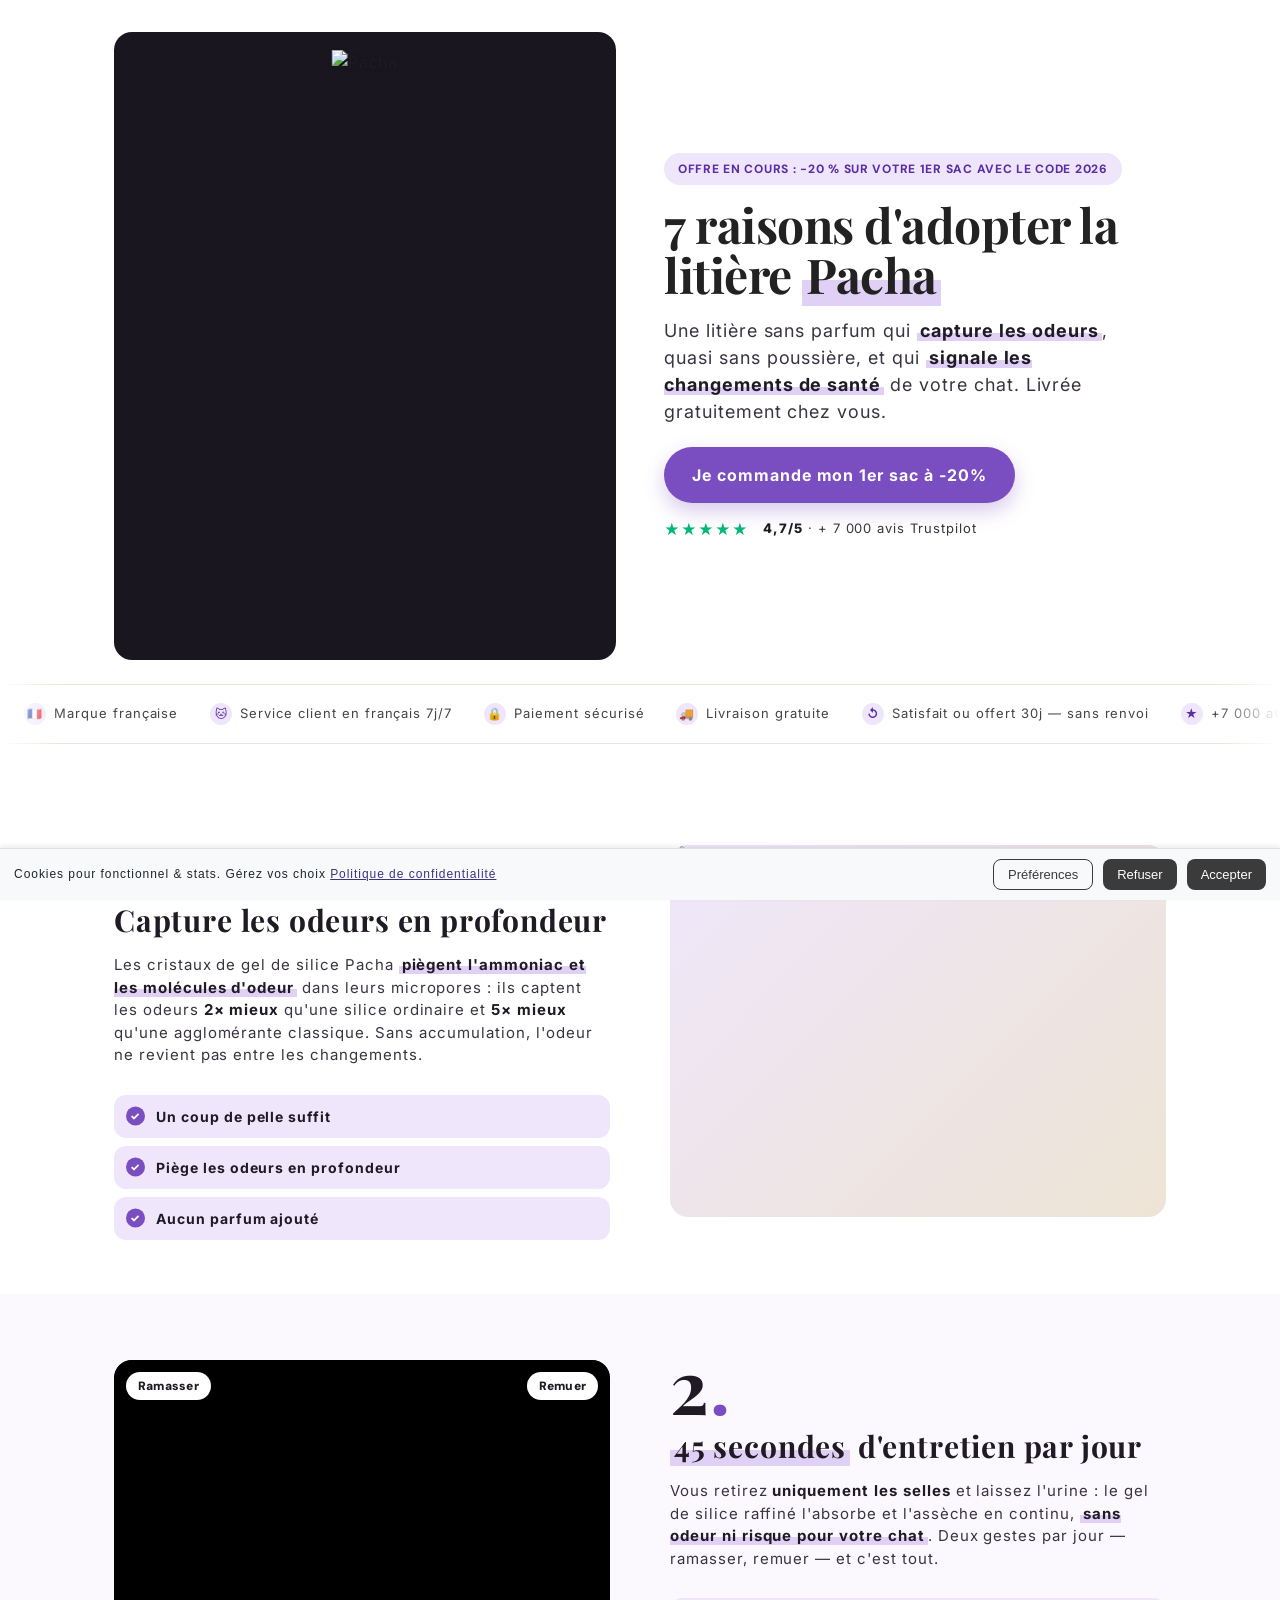
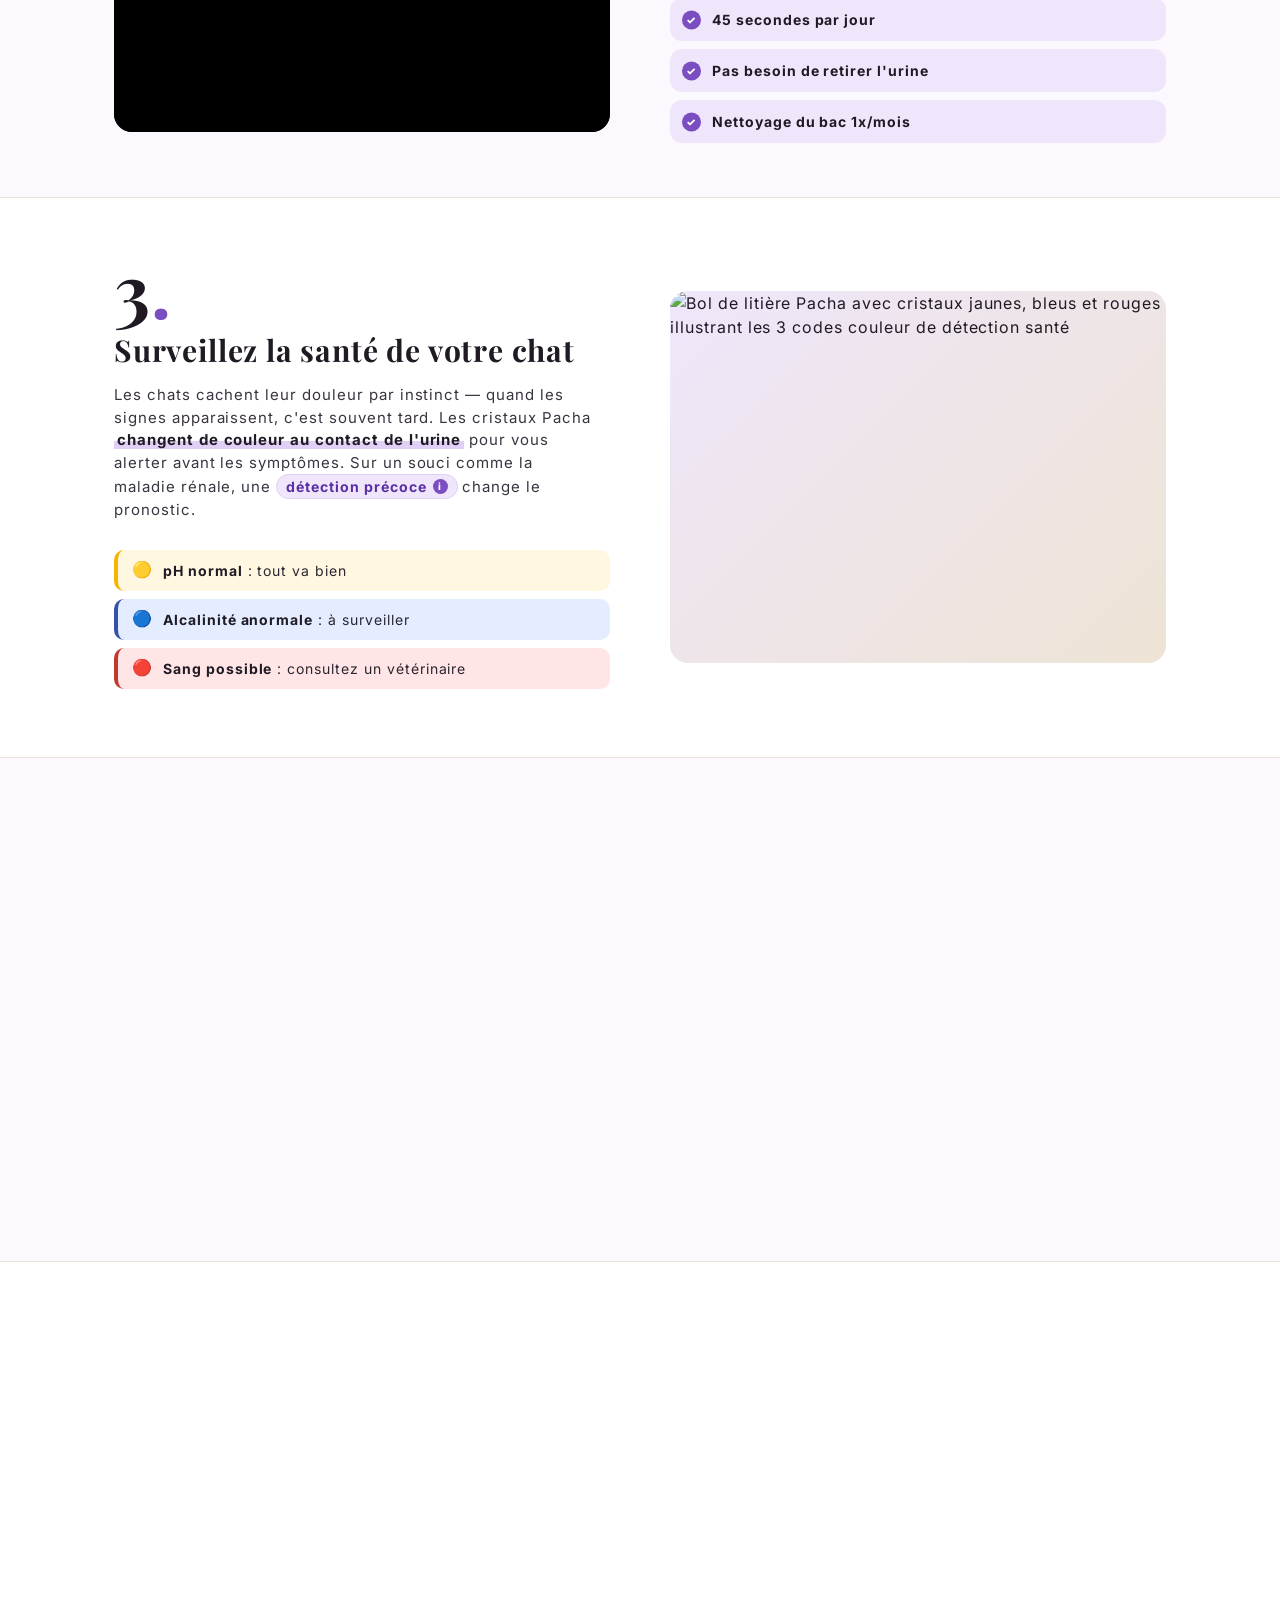
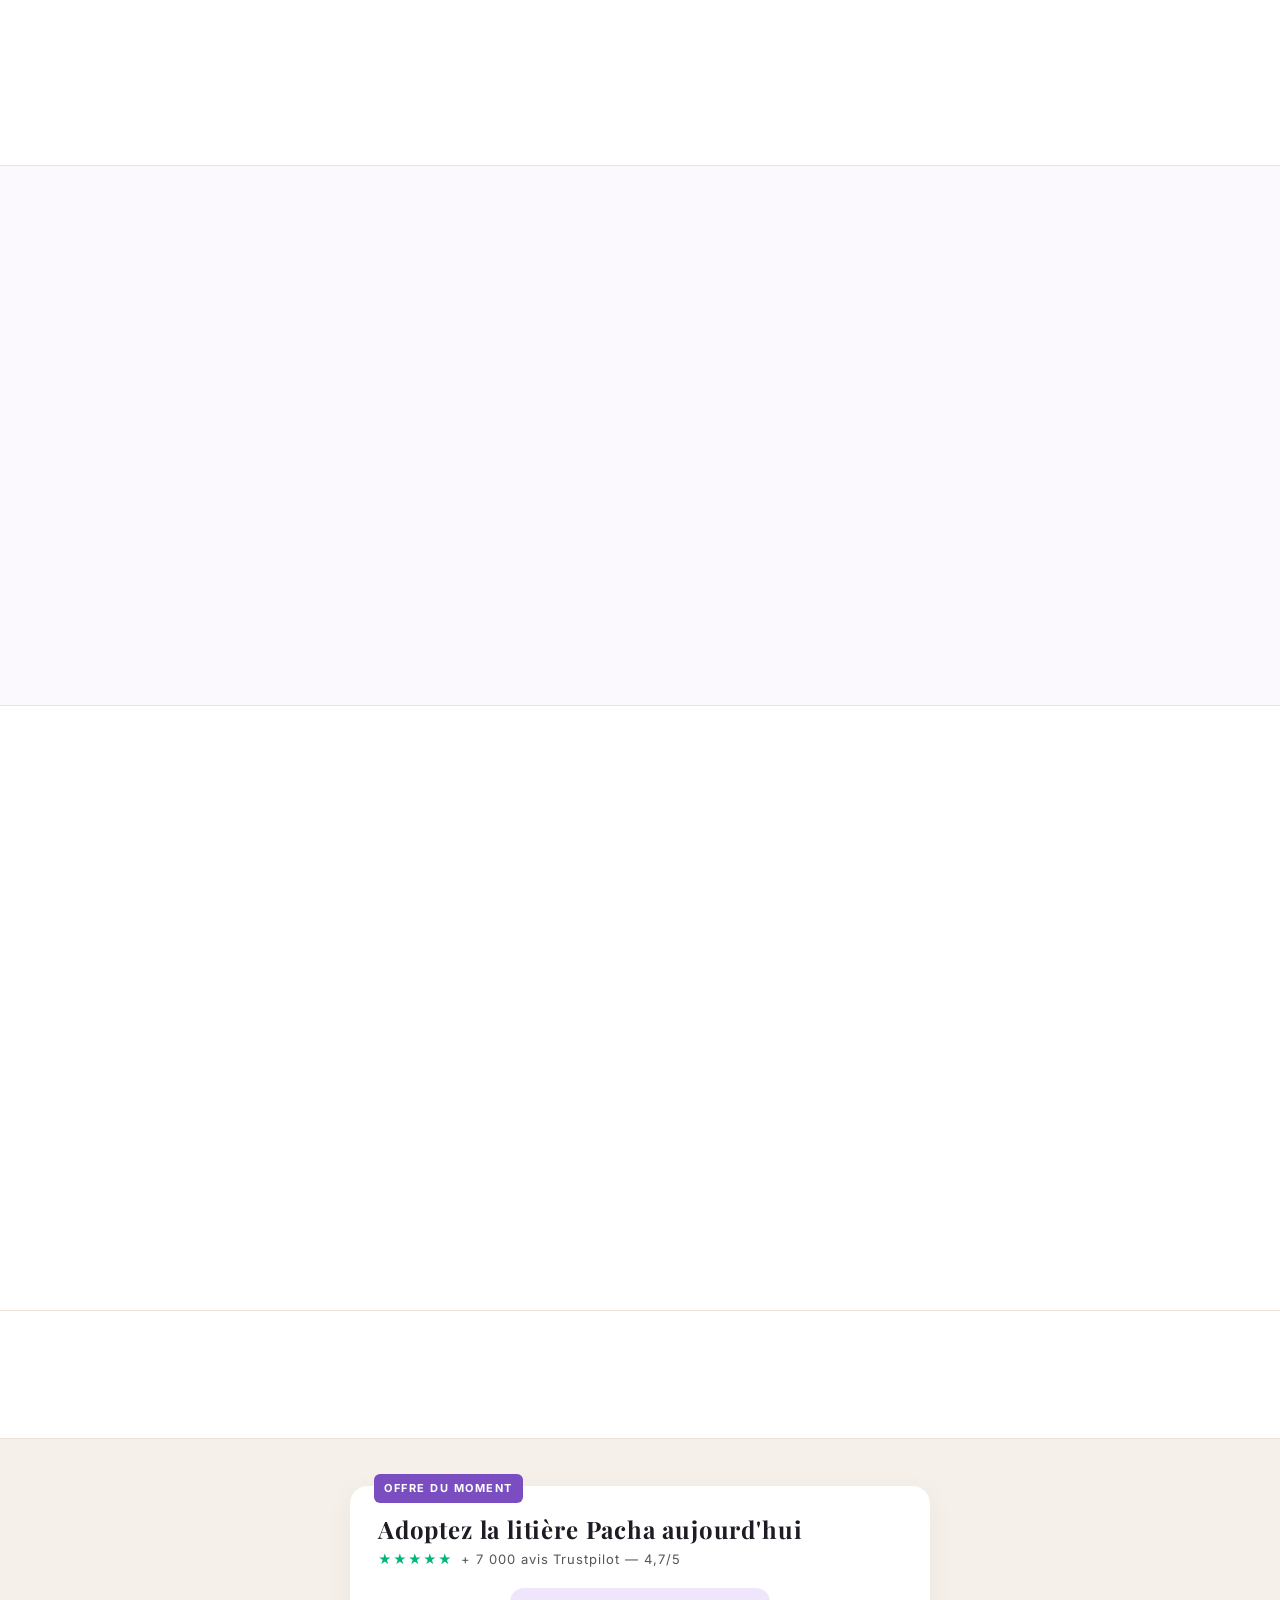
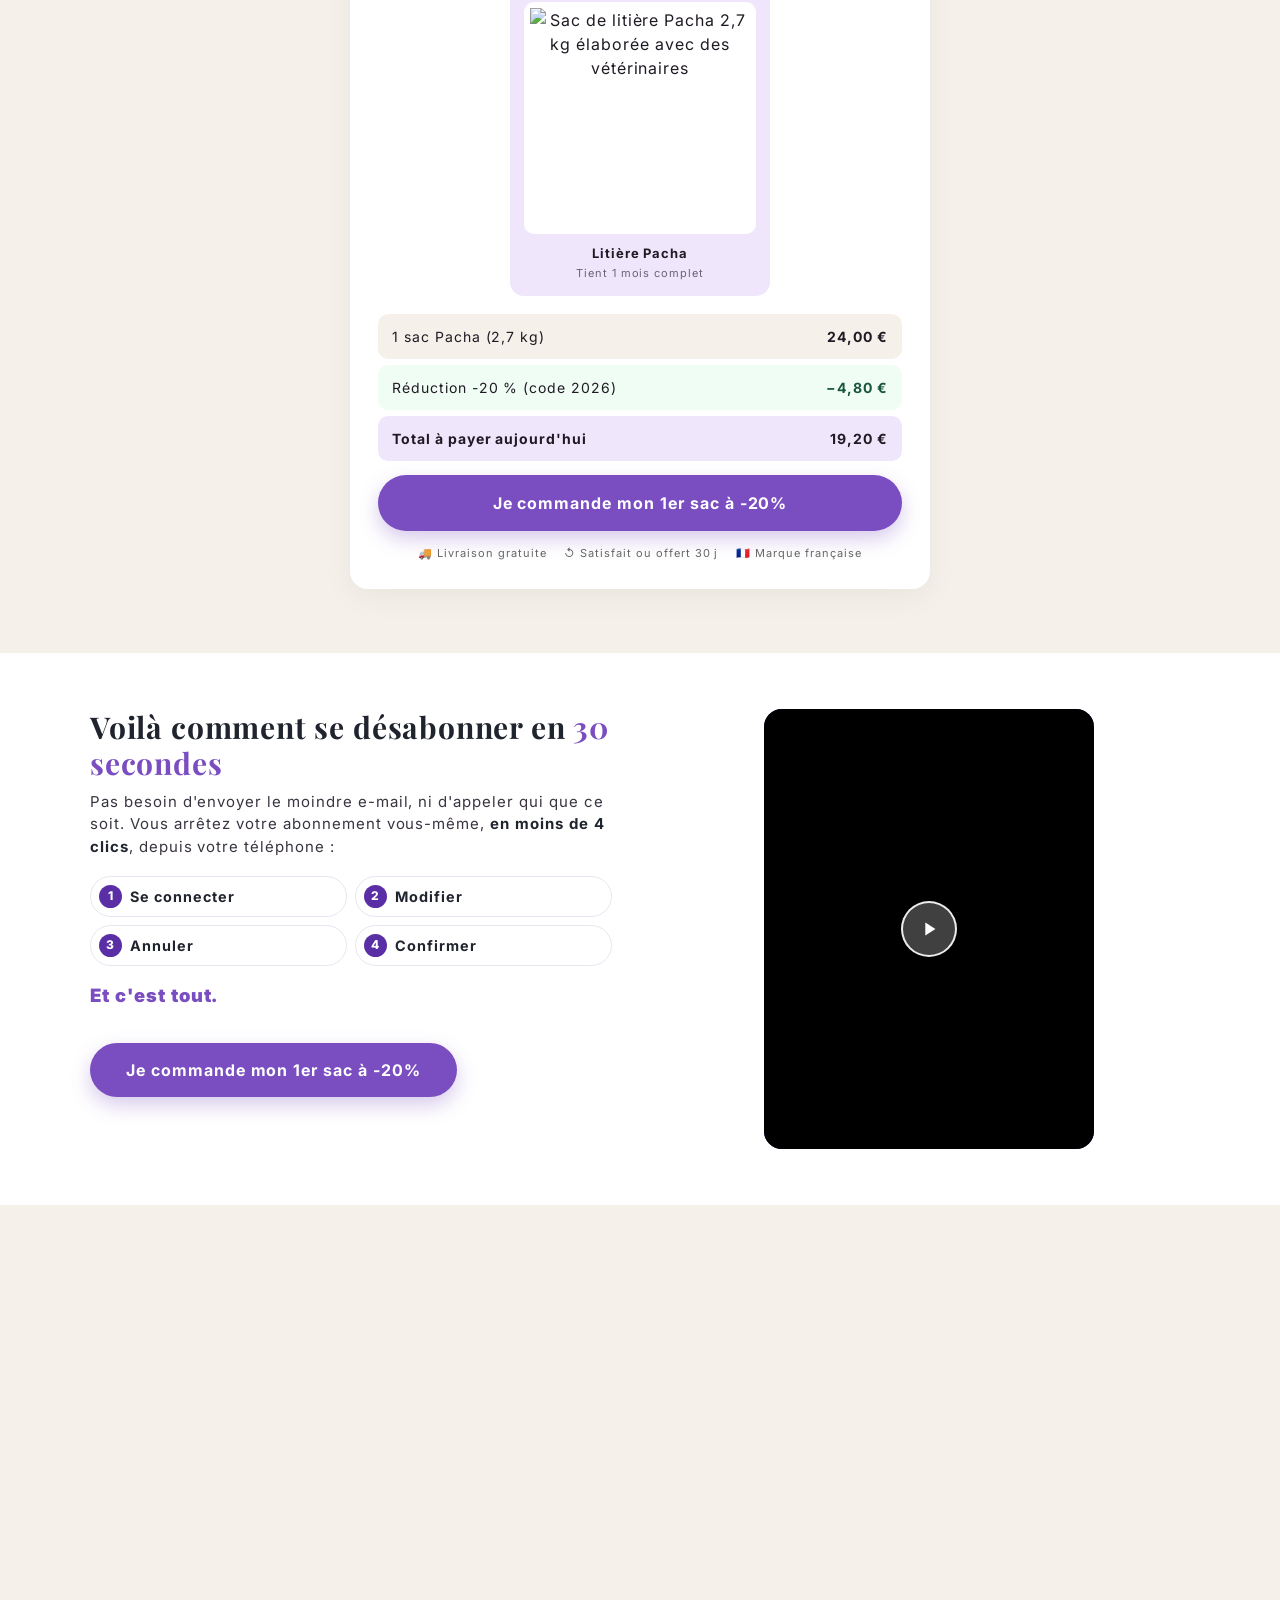
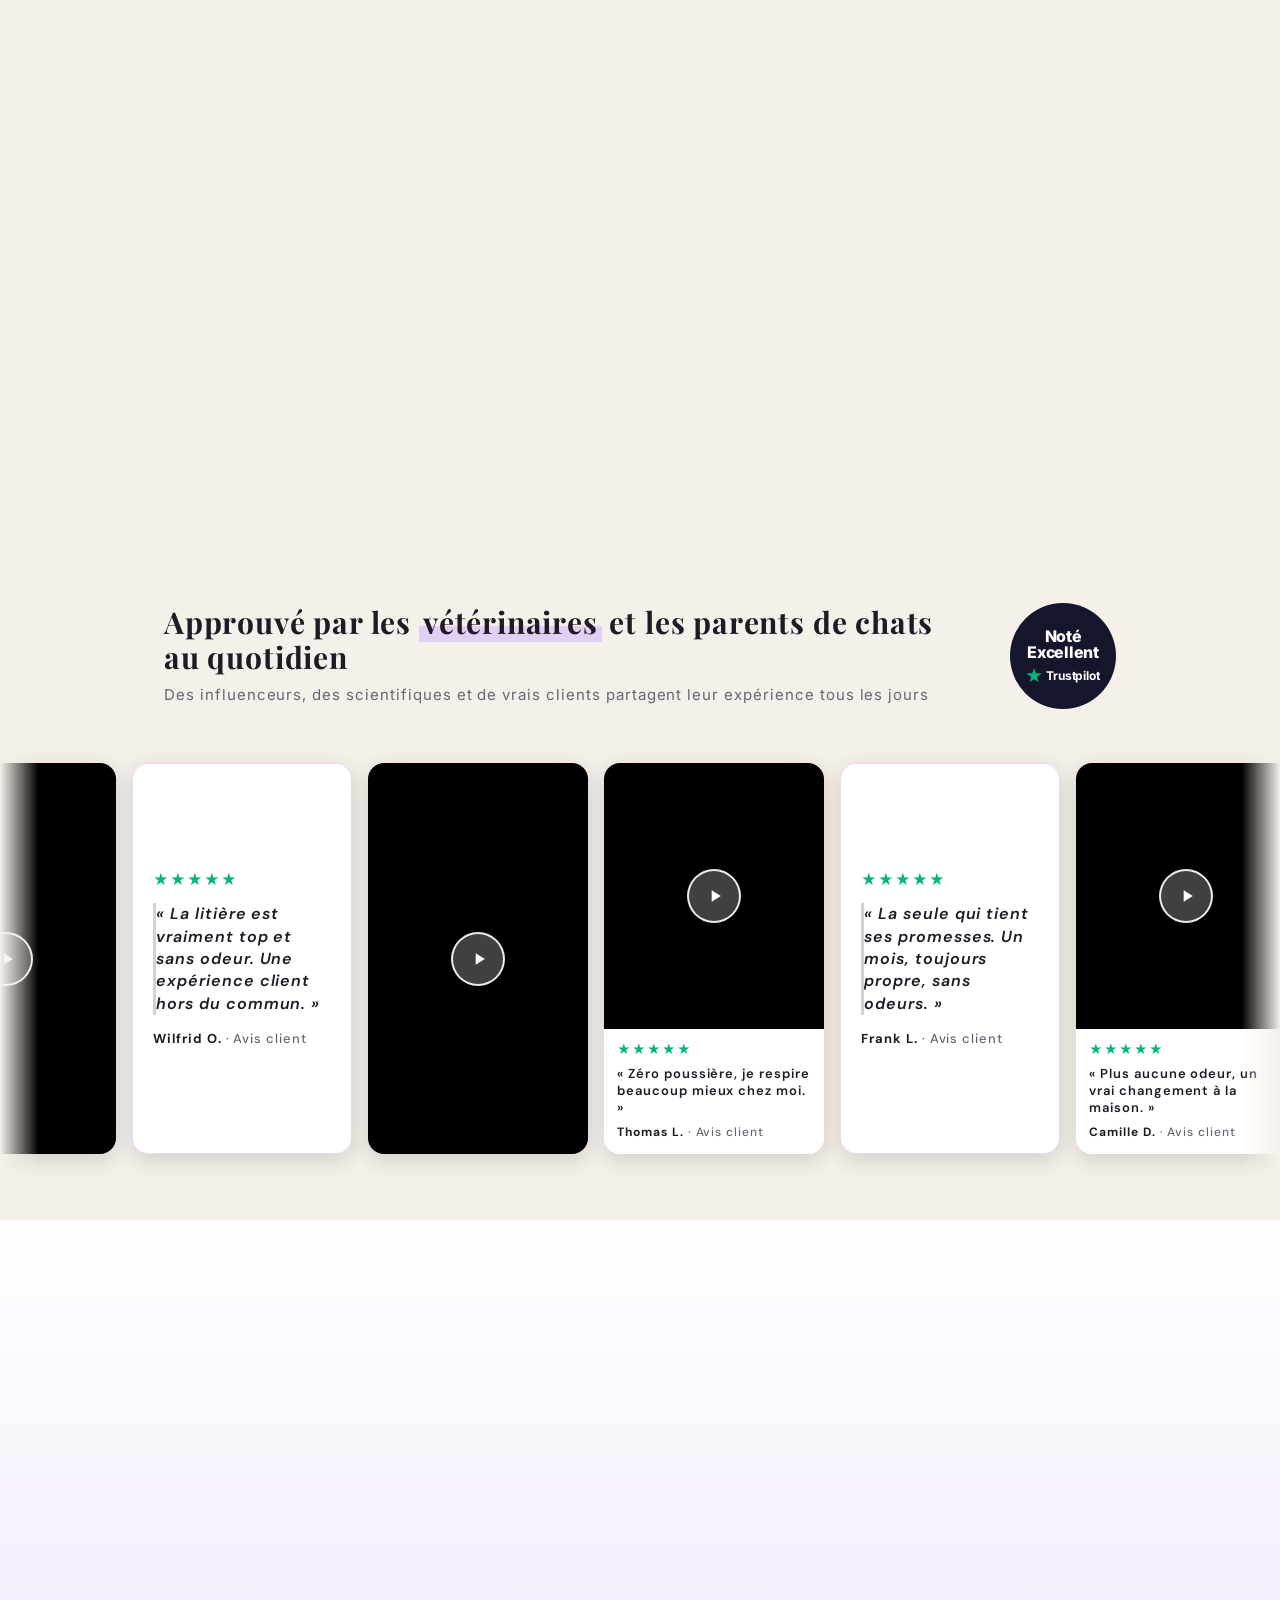
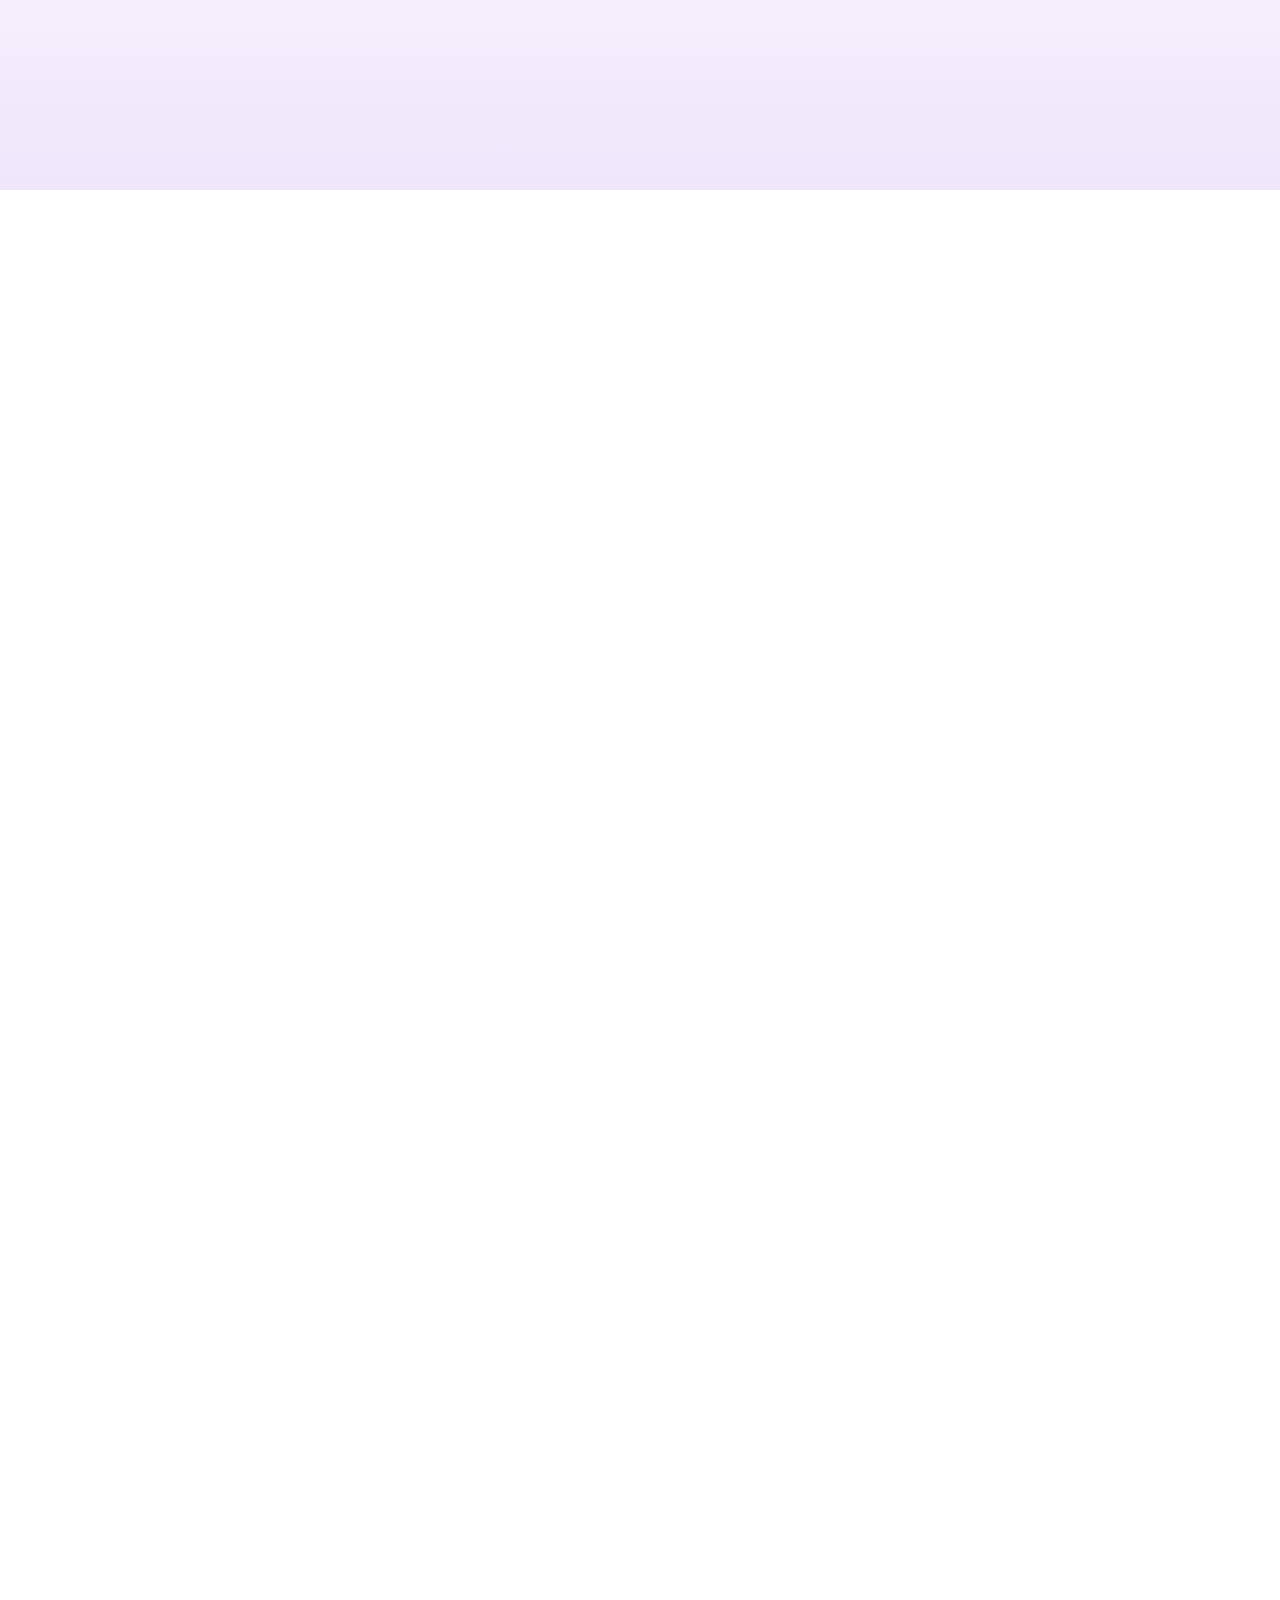
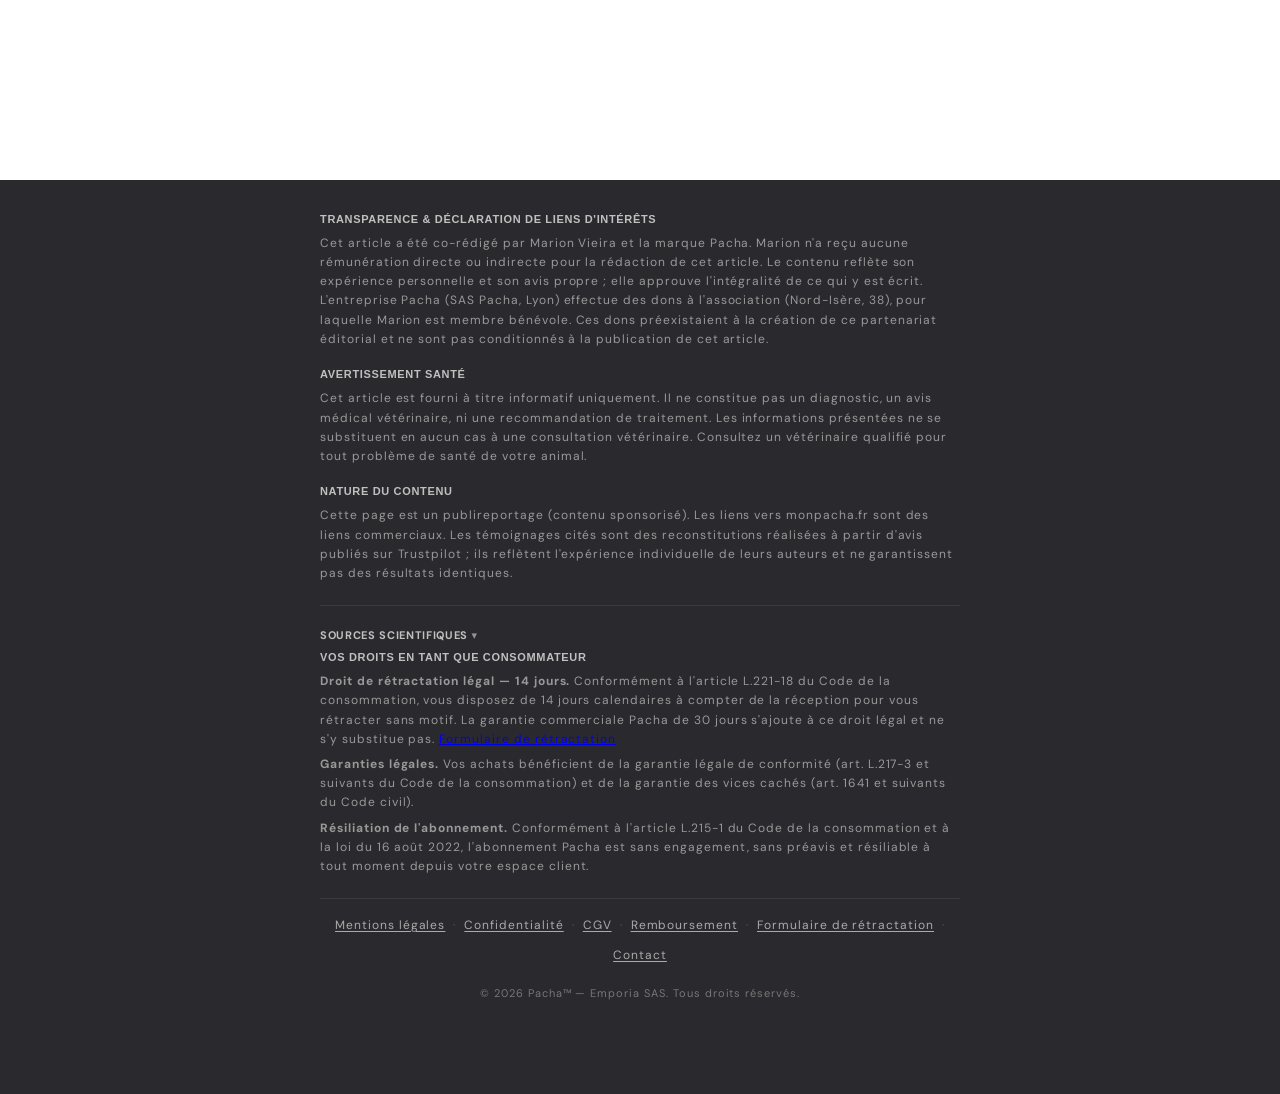
==== commit a3c39843: "1008 = vraie version CRO 7-raisons (portée depuis Shopify), plus le doublon de 1001 Co-Authored-By: " ====
--- a/1008_7-reasons_broad_fr_v2/index.html
+++ b/1008_7-reasons_broad_fr_v2/index.html
@@ -50,112 +50,540 @@
   <link rel="stylesheet" href="/1008_7-reasons_broad_fr_v2/css/page.css">
 </head>
 <body class="gradient">
-
 <main id="MainContent" class="content-for-layout focus-none" role="main" tabindex="-1">
-      <div id="shopify-section-template--24304520888588__main" class="shopify-section"><!-- 7-raisons-pacha: 7 raisons d'adopter la litière Pacha · général lander · code 2026 -20% · créé 2026-05-14 -->
-
-<link rel="preconnect" href="https://cdn.shopify.com" crossorigin>
-<link rel="preconnect" href="https://monpacha.fr" crossorigin>
+<div id="shopify-section-cro-v2__main" class="shopify-section">
+<!-- 7-raisons-pacha: 7 raisons d'adopter la litière Pacha · général lander · code 2026 -20% · créé 2026-05-14 -->
+<script>(function(){if(!document.querySelector('meta[name="viewport"]')){var m=document.createElement('meta');m.name='viewport';m.content='width=device-width, initial-scale=1';document.head.appendChild(m);}})();</script>
+<link rel="preconnect" href="https://cdn.shopify.com" crossorigin="">
+<link rel="preconnect" href="https://monpacha.fr" crossorigin="">
 <link rel="dns-prefetch" href="https://cdn.shopify.com">
 <link rel="dns-prefetch" href="https://monpacha.fr">
 <link rel="prefetch" href="https://monpacha.fr/pages/commencer">
-
+<style data-vs-chrome="">
+  body > #shopify-section-announcement-bar,
+  body > #shopify-section-header,
+  body > #shopify-section-footer,
+  body > cart-drawer,
+  body > .cart-extra,
+  body > shop-cart-sync,
+  body > [id^="shopify-block-"] {
+    display: none !important; height: 0 !important; visibility: hidden !important;
+    position: absolute !important; pointer-events: none !important;
+  }
+  html, body { margin:0!important; padding:0!important; max-width:none!important; width:100%!important; overflow-x:hidden!important; }
+  html { font-size:16px!important; }
+  main#MainContent, main#MainContent.content-for-layout {
+    padding:0!important; margin:0!important; max-width:none!important; width:100%!important; min-height:100vh!important;
+  }
+  body > main#MainContent { width:100%!important; max-width:none!important; }
+  #shopify-section-template--page__main, .shopify-section { padding:0!important; margin:0!important; max-width:none!important; }
+  main#MainContent .footer { border-top:0!important; margin-top:0!important; }
+</style>
 
 <link rel="preconnect" href="https://fonts.googleapis.com">
-<link rel="preconnect" href="https://fonts.gstatic.com" crossorigin>
-
-
-
-
+<link rel="preconnect" href="https://fonts.gstatic.com" crossorigin="">
+<link href="https://fonts.googleapis.com/css2?family=Playfair+Display:wght@700;900&amp;family=Inter:wght@400;600;700&amp;family=DM+Sans:wght@700;900&amp;display=swap" rel="stylesheet" media="all" onload="this.media='all'">
+<noscript><link href="https://fonts.googleapis.com/css2?family=Playfair+Display:wght@700;900&family=Inter:wght@400;600;700&family=DM+Sans:wght@700;900&display=swap" rel="stylesheet"></noscript>
+
+<style>
+  :root{
+    --bg:#ffffff;
+    --cream:#f6f0ea;
+    --soft:#ede4d5;
+    --ink:#1f1a24;
+    --muted:#6a6373;
+    --pacha:#7a4ec0;
+    --pacha-2:#5a2fa5;
+    --pacha-soft:#efe6fb;
+    --yellow:#d4c0f0;
+    --yellow-2:#bea3df;
+    --highlight:#e1d0f5;
+    --border:#ebe4d6;
+    --green-ok:#19553f;
+    --tp-green:#00b67a;
+    --light:#f5f3ef;
+    --dark:#2a2a35;
+    --lime:#d4c0f0;
+  }
+  .pgt-page *,.pgt-page *::before,.pgt-page *::after{box-sizing:border-box;margin:0;padding:0}
+  .pgt-page{background:var(--bg);color:var(--ink);font-family:'Inter',system-ui,sans-serif;line-height:1.5;-webkit-font-smoothing:antialiased;padding-bottom:120px;font-size:16px}
+  .pgt-page img,.pgt-page video{max-width:100%;display:block}
+  .pgt-page a{color:inherit;text-decoration:none}
+  .pgt-page .wrap{max-width:1100px;margin:0 auto;padding:0 24px}
+
+  /* HERO */
+  .pgt-page .hero{padding:0 0 24px}
+  .pgt-page .hero-grid{display:grid;grid-template-columns:1fr 1fr;gap:48px;align-items:center;padding-top:32px}
+  .pgt-page .hero-media{aspect-ratio:4/5;border-radius:18px;overflow:hidden;background:#1a1620;position:relative;display:block;min-width:0}
+  .pgt-page .hero-media video{width:100%;height:100%;object-fit:cover;object-position:center top;display:block}
+  .pgt-page .hero-logo{position:absolute;top:18px;left:50%;transform:translateX(-50%);height:34px;width:auto;z-index:3;pointer-events:none;filter:drop-shadow(0 1px 2px rgba(0,0,0,.18))}
+  @media (max-width:600px){
+    .pgt-page .hero-logo{height:28px;top:14px}
+  }
+  .pgt-page .hero-eyebrow{display:inline-block;background:var(--pacha-soft);color:var(--pacha-2);font-family:'DM Sans','Inter',sans-serif;font-weight:800;font-size:12px;letter-spacing:.06em;text-transform:uppercase;padding:7px 14px;border-radius:999px;margin-bottom:14px}
+  .pgt-page h1.hero-title{font-family:'Playfair Display',serif;font-weight:700;font-size:48px;line-height:1.05;letter-spacing:-.5px}
+  .pgt-page h1.hero-title .hl{background:linear-gradient(transparent 60%,var(--highlight) 60%);padding:0 4px}
+  .pgt-page .hero-sub{margin-top:18px;font-size:18px;max-width:480px;color:#3a3340}
+  .pgt-page .hero-sub .hl{background:linear-gradient(transparent 60%,var(--highlight) 60%);padding:0 3px;font-weight:700;color:var(--ink)}
+  .pgt-page .hero-cta{display:inline-block;background:var(--pacha);color:#fff;font-weight:700;text-align:center;padding:16px 28px;border-radius:999px;border:none;font-size:16px;white-space:nowrap;cursor:pointer;margin-top:22px;text-decoration:none;transition:transform .15s;box-shadow:0 8px 20px rgba(122,78,192,.3)}
+  .pgt-page .hero-cta:hover{transform:translateY(-1px)}
+
+  /* TRUST BAR */
+  .pgt-page .trust{display:flex;justify-content:center;padding:18px 24px;border-top:1px solid var(--border);border-bottom:1px solid var(--border);margin-top:24px;overflow:hidden}
+  .pgt-page .trust-track{display:flex;gap:48px;align-items:center}
+  .pgt-page .trust-track > div{font-size:13px;color:#444;display:flex;align-items:center;gap:8px;white-space:nowrap;flex-shrink:0}
+  .pgt-page .trust-track > div[aria-hidden="true"]{display:none}
+  .pgt-page .trust .ico{width:22px;height:22px;border-radius:50%;background:var(--pacha-soft);color:var(--pacha-2);display:grid;place-items:center;font-size:12px;font-weight:700;flex-shrink:0}
+  @media (max-width:880px){
+    .pgt-page .trust{padding:14px 0;margin-top:32px;justify-content:flex-start;width:100%;mask-image:linear-gradient(90deg,transparent 0,#000 5%,#000 95%,transparent 100%);-webkit-mask-image:linear-gradient(90deg,transparent 0,#000 5%,#000 95%,transparent 100%)}
+    .pgt-page .trust-track{gap:32px;width:max-content;animation:pgt-trust-scroll 28s linear infinite}
+    .pgt-page .trust-track > div[aria-hidden="true"]{display:flex}
+    .pgt-page .trust-track > div{font-size:12px}
+  }
+  @keyframes pgt-trust-scroll{from{transform:translateX(0)}to{transform:translateX(-50%)}}
+  /* JS-driven overflow detection — applies scroll mode on desktop when items overflow */
+  .pgt-page .trust.is-overflow{justify-content:flex-start;width:100%;mask-image:linear-gradient(90deg,transparent 0,#000 5%,#000 95%,transparent 100%);-webkit-mask-image:linear-gradient(90deg,transparent 0,#000 5%,#000 95%,transparent 100%)}
+  .pgt-page .trust.is-overflow .trust-track{gap:32px;width:max-content;animation:pgt-trust-scroll 28s linear infinite}
+  .pgt-page .trust.is-overflow .trust-track > div[aria-hidden="true"]{display:flex}
+
+  /* FEATURE SECTIONS */
+  .pgt-page .feat{padding:54px 0;border-bottom:1px solid var(--border);content-visibility:auto;contain-intrinsic-size:1px 700px}
+  .pgt-page .feat:first-of-type{content-visibility:visible}
+  .pgt-page .feat--modal{content-visibility:visible;contain:none}
+  .pgt-page .feat-grid{display:grid;grid-template-columns:1fr 1fr;gap:60px;align-items:center}
+  .pgt-page .feat-grid.reverse > .feat-text{order:2}
+  .pgt-page .feat-grid.reverse > .feat-img{order:1}
+  .pgt-page .feat-grid.reverse > .feat-vs-wrap{order:1}
+  .pgt-page .feat-text{display:flex;flex-direction:column}
+  .pgt-page .num{font-family:'Playfair Display',serif;font-size:74px;font-weight:700;line-height:1;color:var(--ink)}
+  .pgt-page .num::after{content:".";color:var(--pacha)}
+  .pgt-page .feat h2{font-family:'Playfair Display',serif;font-size:30px;font-weight:700;margin:6px 0 16px;line-height:1.2;color:var(--ink)}
+  .pgt-page .feat h2 .hl{background:linear-gradient(transparent 60%,var(--highlight) 60%);padding:0 4px}
+  .pgt-page .feat p .hl,.pgt-page .feat .bullets .hl,.pgt-page .feat strong{font-weight:700;color:var(--ink)}
+  .pgt-page .feat p .hl,.pgt-page .feat .bullets .hl{background:linear-gradient(transparent 60%,var(--highlight) 60%);padding:0 3px;font-weight:700}
+  .pgt-page .feat p{font-size:15px;color:#3a3340;margin-bottom:14px;max-width:480px}
+  .pgt-page .bullets{list-style:none;display:grid;gap:8px;margin-top:14px}
+  .pgt-page .bullets li{background:var(--pacha-soft);padding:11px 14px 11px 42px;border-radius:12px;font-size:14px;font-weight:700;color:var(--ink);position:relative}
+  .pgt-page .bullets li::before{content:"✓";color:#fff;background:var(--pacha);width:19px;height:19px;border-radius:50%;display:flex;align-items:center;justify-content:center;font-size:11px;font-weight:800;position:absolute;left:12px;top:50%;transform:translateY(-50%)}
+  .pgt-page .feat-img{aspect-ratio:4/3;border-radius:18px;background:linear-gradient(135deg,var(--pacha-soft) 0%,var(--soft) 100%);overflow:hidden;position:relative}
+  .pgt-page .feat-img img,.pgt-page .feat-img video{width:100%;height:100%;object-fit:cover;display:block}
+
+  /* Notifications style iOS (axe abonnement) */
+  .pgt-page .pgt-notif{position:absolute;background:#fff;border-radius:16px;padding:9px 14px;box-shadow:0 10px 30px rgba(0,0,0,.16);min-width:188px;max-width:230px;z-index:3;font-family:-apple-system,'Inter',sans-serif}
+  .pgt-page .pgt-notif--s1{top:20px;right:18px}
+  .pgt-page .pgt-notif--s2{top:98px;right:18px}
+  .pgt-page .pgt-notif-head{display:flex;align-items:center;gap:7px;font-size:11px;font-weight:700;color:#8a8a8e;text-transform:uppercase;letter-spacing:.02em;margin-bottom:3px}
+  .pgt-page .pgt-notif-ic{width:22px;height:22px;min-width:22px;border-radius:6px;background-size:cover;background-position:center;background-repeat:no-repeat;flex-shrink:0;display:block}
+  .pgt-page .pgt-notif-msg{font-size:14px;font-weight:600;color:var(--ink);line-height:1.3}
+  @media (max-width:880px){
+    .pgt-page .pgt-notif{min-width:0;max-width:none;width:max-content;padding:7px 11px;border-radius:13px}
+    .pgt-page .pgt-notif--s1{right:10px;top:12px}
+    .pgt-page .pgt-notif--s2{right:10px;top:70px}
+    .pgt-page .pgt-notif-msg{font-size:12px;white-space:nowrap}
+    .pgt-page .pgt-notif-ic{width:18px;height:18px;min-width:18px;border-radius:5px}
+  }
+
+  /* Code couleur block (Raison 3) */
+  .pgt-page .color-code{list-style:none;display:grid;gap:8px;margin:14px 0}
+  .pgt-page .color-code li{display:flex;align-items:flex-start;gap:10px;padding:10px 14px;border-radius:10px;font-size:14px;color:#2a2530}
+  .pgt-page .color-code li.cc-yellow{background:#fff7e0;border-left:4px solid #f4b400}
+  .pgt-page .color-code li.cc-blue{background:#e3edff;border-left:4px solid #3651a8}
+  .pgt-page .color-code li.cc-red{background:#ffe5e5;border-left:4px solid #c0392b}
+  .pgt-page .color-code li .dot{flex-shrink:0;font-size:16px;line-height:1.2}
+  .pgt-page .color-code li strong{color:var(--ink)}
+  .pgt-page .vet-note{background:var(--cream);border-left:4px solid var(--pacha);border-radius:0 12px 12px 0;padding:12px 16px;margin-top:14px;font-size:13px;color:#3a3340;line-height:1.55}
+  .pgt-page .vet-note strong{color:var(--pacha-2)}
+
+  /* DUST / VS COMPARISON */
+  .pgt-page .feat-vs{aspect-ratio:4/3;border-radius:18px;overflow:hidden;position:relative;display:grid;grid-template-columns:1fr 1fr;background:#000}
+  .pgt-page .feat-vs > div{position:relative;overflow:hidden}
+  .pgt-page .feat-vs video,.pgt-page .feat-vs img{width:100%;height:100%;object-fit:cover;display:block}
+  .pgt-page .feat-vs .vs-pill{position:absolute;top:12px;font-family:'DM Sans',sans-serif;font-weight:900;font-size:12px;padding:5px 12px;border-radius:999px;letter-spacing:.02em;z-index:2}
+  .pgt-page .feat-vs .vs-pill--pacha{left:12px;background:#fff;color:var(--ink)}
+  .pgt-page .feat-vs .vs-pill--other{right:12px;background:var(--ink);color:#fff}
+  .pgt-page .feat-vs .vs-badge{position:absolute;top:50%;left:50%;transform:translate(-50%,-50%);width:42px;height:42px;border-radius:50%;background:var(--ink);color:#fff;font-weight:900;font-family:'DM Sans',sans-serif;font-size:13px;display:grid;place-items:center;border:3px solid #fff;z-index:3}
+
+  /* Placeholder (for visuals to be supplied) */
+  .pgt-page .placeholder-img{
+    display:flex;flex-direction:column;align-items:center;justify-content:center;
+    background:linear-gradient(135deg,var(--cream) 0%,var(--pacha-soft) 100%);
+    color:var(--pacha-2);font-family:'DM Sans','Inter',sans-serif;font-size:13px;font-weight:600;
+    text-align:center;padding:24px;
+    aspect-ratio:4/3;border-radius:18px;
+    border:2px dashed var(--pacha);
+  }
+  .pgt-page .placeholder-img::before{content:"🖼️";display:block;font-size:32px;margin-bottom:8px;line-height:1}
+  .pgt-page .placeholder-img--vs{aspect-ratio:4/3;padding:0;border-radius:18px;display:grid;grid-template-columns:1fr 1fr;gap:0;overflow:hidden;border:none;background:#000}
+  .pgt-page .placeholder-img--vs > div{display:flex;align-items:center;justify-content:center;padding:18px;text-align:center;font-family:'DM Sans',sans-serif;font-size:12px;font-weight:700;line-height:1.3;position:relative}
+  .pgt-page .placeholder-img--vs > .ph-left{background:linear-gradient(135deg,#efe6fb,#d4c0f0);color:var(--pacha-2)}
+  .pgt-page .placeholder-img--vs > .ph-right{background:linear-gradient(135deg,#3a3340,#1f1a24);color:#fff}
+  .pgt-page .placeholder-img--vs .vs-pill{position:absolute;top:12px;font-family:'DM Sans',sans-serif;font-weight:900;font-size:12px;padding:5px 12px;border-radius:999px}
+  .pgt-page .placeholder-img--vs .ph-left .vs-pill{left:12px;background:#fff;color:var(--ink)}
+  .pgt-page .placeholder-img--vs .ph-right .vs-pill{right:12px;background:#fff;color:var(--ink)}
+
+  /* OFFER CARD (simple, no bundle) */
+  .pgt-page .offer-wrap{background:var(--cream);padding:48px 0 64px;scroll-margin-top:0}
+  .pgt-page .offer{max-width:580px;margin:0 auto;background:#fff;border-radius:18px;padding:28px;box-shadow:0 8px 30px rgba(0,0,0,.05);position:relative}
+  /* Single-product card inside offer (replaces 2-item bundle from 7-raisons-massage) */
+  .pgt-page .offer-product-single{display:flex;justify-content:center;margin:18px 0}
+  .pgt-page .offer-product-single .bundle-item{max-width:260px;width:100%;background:var(--pacha-soft);border-radius:14px;padding:14px;text-align:center}
+  .pgt-page .offer-product-single .bundle-item .pic{aspect-ratio:1/1;background:#fff;border-radius:10px;margin-bottom:10px;overflow:hidden}
+  .pgt-page .offer-product-single .bundle-item .pic img{width:100%;height:100%;object-fit:contain;padding:6px;display:block}
+  .pgt-page .offer-product-single .bundle-item .label{font-size:13px;font-weight:700;color:var(--ink)}
+  .pgt-page .offer-product-single .bundle-item .sub{font-size:11px;color:var(--muted);margin-top:2px}
+  .pgt-page .offer .tag{position:absolute;top:-12px;left:24px;background:var(--pacha);color:#fff;font-size:11px;letter-spacing:1.5px;text-transform:uppercase;padding:6px 10px;border-radius:6px;font-weight:700}
+  .pgt-page .offer h3{font-family:'Playfair Display',serif;font-size:24px;margin-bottom:6px;line-height:1.25;color:var(--ink)}
+  .pgt-page .offer .reviews{display:flex;align-items:center;gap:8px;font-size:13px;color:#555;margin-bottom:18px}
+  .pgt-page .promo-code{background:var(--pacha-soft);border-radius:12px;padding:16px;text-align:center;margin:16px 0}
+  .pgt-page .promo-code .promo-text{font-size:14px;color:var(--ink);font-weight:600;line-height:1.4}
+  .pgt-page .promo-code .code{display:inline-block;background:#fff;border:2px dashed var(--pacha);border-radius:8px;padding:5px 12px;font-family:'DM Sans',sans-serif;font-weight:900;font-size:16px;color:var(--pacha-2);letter-spacing:.04em;margin-left:4px}
+  .pgt-page .pack-row{display:flex;justify-content:space-between;align-items:center;padding:12px 14px;background:var(--cream);border-radius:10px;margin:6px 0;font-size:14px;gap:10px}
+  .pgt-page .pack-row > span:first-child{flex:1;min-width:0}
+  .pgt-page .pack-row > span:last-child{text-align:right;flex-shrink:0;white-space:nowrap}
+  .pgt-page .pack-row .old{color:#aa0000;text-decoration:line-through;margin-right:6px;opacity:.7}
+  .pgt-page .pack-row--discount{background:#f0fdf4}
+  .pgt-page .pack-row--discount strong{color:var(--green-ok)}
+  .pgt-page .pack-row--total{background:var(--pacha-soft);font-weight:700}
+  .pgt-page .cta{display:block;width:100%;background:var(--pacha);color:#fff;font-weight:700;text-align:center;padding:16px;border-radius:999px;border:none;font-size:16px;white-space:nowrap;cursor:pointer;margin-top:14px;text-decoration:none;transition:transform .15s;box-shadow:0 8px 20px rgba(122,78,192,.3)}
+  .pgt-page .cta:hover{transform:translateY(-1px)}
+  .pgt-page .reassure-line{text-align:center;font-size:12px;color:var(--muted);margin-top:10px;font-style:italic}
+  .pgt-page .badges-row{display:flex;justify-content:center;gap:18px;margin-top:14px;font-size:11px;color:#666;flex-wrap:wrap}
+
+  /* COMPARISON */
+  .pgt-page .compare{padding:80px 0 60px;text-align:center;content-visibility:auto;contain-intrinsic-size:1px 600px}
+  .pgt-page .compare h2{font-family:'Playfair Display',serif;font-size:30px;margin-bottom:30px;color:var(--ink)}
+  .pgt-page .compare h2 em{font-style:normal;background:linear-gradient(transparent 60%,var(--highlight) 60%);padding:0 4px}
+  .pgt-page .cmp-card{max-width:720px;margin:0 auto;padding:0 16px}
+  .pgt-page .cmp-grid{display:grid;grid-template-columns:1fr 120px 120px;background:#fff;border-radius:18px;text-align:center}
+  .pgt-page .cmp-cell{padding:18px 10px;display:flex;align-items:center;justify-content:center;border-top:1px solid var(--border)}
+  .pgt-page .cmp-cell:nth-child(-n+3){border-top:0}
+  .pgt-page .cmp-h{font-family:'DM Sans','Inter',sans-serif;font-weight:800;font-size:13px;color:#333;letter-spacing:.01em}
+  .pgt-page .cmp-h--pacha{color:var(--pacha-2);background:var(--pacha-soft);border-radius:16px 16px 0 0}
+  .pgt-page .cmp-label{justify-content:flex-start;gap:12px;font-size:14px;color:#2a2530;text-align:left}
+  .pgt-page .cmp-pcell{background:var(--pacha-soft)}
+  .pgt-page .cmp-grid > .cmp-pcell:last-of-type{border-radius:0 0 16px 16px}
+  .pgt-page .cmp-icon{width:30px;height:30px;border-radius:50%;display:grid;place-items:center;font-size:14px;flex-shrink:0;line-height:1}
+  .pgt-page .cmp-yes,.pgt-page .cmp-no{width:26px;height:26px;border-radius:50%;display:grid;place-items:center;font-size:13px;font-weight:800;font-family:'DM Sans',sans-serif;line-height:1}
+  .pgt-page .cmp-yes{background:#00b67a;color:#fff}
+  .pgt-page .cmp-no{background:#fce4e1;color:#c0392b}
+  @media (max-width:600px){
+    .pgt-page .compare{padding:32px 0 22px}
+    .pgt-page .compare .wrap{padding:0 6px}
+    .pgt-page .cmp-card{padding:0}
+    .pgt-page .cmp-grid{grid-template-columns:1fr 62px 62px}
+    .pgt-page .cmp-cell{padding:14px 6px}
+    .pgt-page .cmp-cell.cmp-label{padding-left:10px}
+    .pgt-page .cmp-h{font-size:11px}
+    .pgt-page .cmp-label{font-size:12.5px;gap:8px}
+    .pgt-page .cmp-icon{width:26px;height:26px;font-size:12px}
+    .pgt-page .cmp-yes,.pgt-page .cmp-no{width:22px;height:22px;font-size:11px}
+  }
+
+  /* HOW IT WORKS — 4 STEPS */
+  .pgt-page .how{padding:64px 24px;background:#fff;content-visibility:auto;contain-intrinsic-size:1px 700px}
+  .pgt-page .how-head{text-align:center;max-width:760px;margin:0 auto 36px}
+  .pgt-page .how-head h2{font-family:'DM Sans',sans-serif;font-size:1.85rem;font-weight:900;color:var(--pacha-2);letter-spacing:-.01em;margin-bottom:.5rem}
+  .pgt-page .how-head p{color:var(--muted);font-size:1rem}
+  .pgt-page .steps4{max-width:1180px;margin:0 auto;display:grid;grid-template-columns:repeat(4,1fr);gap:18px}
+  .pgt-page .step4{background:#fff;border:1px solid var(--border);border-radius:18px;overflow:hidden;display:flex;flex-direction:column;box-shadow:0 4px 14px rgba(0,0,0,.04)}
+  .pgt-page .step4-media{aspect-ratio:1/1;overflow:hidden;background:#f3eee5}
+  .pgt-page .step4-media img{width:100%;height:100%;object-fit:cover;display:block}
+  .pgt-page .step4-body{padding:18px 18px 22px}
+  .pgt-page .step4-body h3{font-family:'DM Sans',sans-serif;font-weight:900;font-size:1.1rem;color:var(--pacha-2);margin-bottom:8px}
+  .pgt-page .step4-body h3 .num{font-family:'DM Sans',sans-serif;font-size:1.1rem;color:var(--pacha-2);font-weight:900}
+  .pgt-page .step4-body h3 .num::after{content:none}
+  .pgt-page .step4-body p{font-size:14px;color:#3a3340;line-height:1.55;margin:0}
+  .pgt-page .step4-body p strong{color:var(--pacha-2);font-weight:700}
+
+  /* PRESS */
+  .pgt-page .press{padding:30px 0;text-align:center;background:#fff;content-visibility:auto;contain-intrinsic-size:1px 140px}
+  .pgt-page .press .label{font-size:11px;letter-spacing:2px;color:#888;text-transform:uppercase;margin-bottom:14px}
+  .pgt-page .press .logos{display:flex;justify-content:center;align-items:center;gap:48px;flex-wrap:wrap}
+  .pgt-page .press .logos img{height:36px;width:auto;object-fit:contain}
+  .pgt-page .press .logos img[alt="aufeminin"]{height:22px}
+
+  /* GUARANTEE */
+  .pgt-page .guarantee{padding:64px 24px;background:linear-gradient(180deg,#fff 0%,var(--pacha-soft) 100%);content-visibility:auto;contain-intrinsic-size:1px 480px}
+  .pgt-page .guarantee-card{max-width:780px;margin:0 auto;background:#fff;border:2px solid var(--pacha);border-radius:24px;padding:36px;text-align:center;position:relative;box-shadow:0 12px 40px rgba(122,78,192,.15)}
+  .pgt-page .guarantee-seal{position:relative;width:122px;height:122px;border-radius:50%;background:linear-gradient(155deg,#8257c9 0%,#4f278f 100%);display:flex;flex-direction:column;align-items:center;justify-content:center;margin:-78px auto 24px;border:4px solid #fff;box-shadow:0 12px 28px rgba(79,39,143,.4);font-family:'DM Sans','Inter',sans-serif;color:#fff;text-align:center;line-height:1;padding:8px;gap:2px}
+  .pgt-page .guarantee-seal::before{content:"";position:absolute;inset:6px;border-radius:50%;border:1.5px dashed rgba(255,255,255,.5);pointer-events:none}
+  .pgt-page .guarantee-seal .gs-check{width:21px;height:21px;border-radius:50%;background:#ffd14d;color:#4f278f;font-size:12px;font-weight:900;display:flex;align-items:center;justify-content:center}
+  .pgt-page .guarantee-seal .gs-top{font-size:9px;font-weight:700;letter-spacing:.12em;text-transform:uppercase;opacity:.9}
+  .pgt-page .guarantee-seal .gs-mid{font-size:22px;font-weight:900;letter-spacing:.01em;line-height:1;color:#fff}
+  .pgt-page .guarantee-seal .gs-bot{font-size:9px;font-weight:700;letter-spacing:.08em;text-transform:uppercase;margin-top:3px;background:rgba(255,255,255,.22);padding:2px 9px;border-radius:999px}
+  .pgt-page .guarantee h2{font-family:'Playfair Display',serif;font-size:32px;margin-bottom:14px;color:var(--pacha-2)}
+  .pgt-page .guarantee p{font-size:16px;color:#3a3340;max-width:560px;margin:0 auto 14px;line-height:1.6}
+  .pgt-page .gbullets{display:grid;grid-template-columns:repeat(3,1fr);gap:14px;margin-top:24px}
+  .pgt-page .gbullets div{background:var(--cream);padding:14px;border-radius:12px;font-size:13px;font-weight:600}
+
+  /* FAQ — design home (cartes arrondies) */
+  .pgt-page .faq-section{padding:48px 0 28px;background:var(--bg);content-visibility:auto;contain-intrinsic-size:1px 640px}
+  .pgt-page .faq-wrap{max-width:800px;margin:0 auto;padding:0 24px}
+  .pgt-page .faq__header{text-align:center;margin-bottom:36px}
+  .pgt-page .faq__tag{display:inline-block;background:#f3eeff;color:#2d1b69;font-size:12px;font-weight:700;text-transform:uppercase;letter-spacing:1.5px;padding:6px 16px;border-radius:100px;margin-bottom:20px}
+  .pgt-page .faq__title{font-family:'Inter',-apple-system,sans-serif;font-size:30px;font-weight:800;color:#1a1a2e;line-height:1.25;margin:0}
+  .pgt-page .faq__list{display:flex;flex-direction:column;gap:12px}
+  .pgt-page .faq__item{background:#f9f8fc;border-radius:16px;overflow:hidden;border:1px solid transparent;transition:border-color .2s}
+  .pgt-page .faq__item[open]{border-color:#2d1b69}
+  .pgt-page .faq__item:has(.pgt-chip){overflow:visible}
+  .pgt-page .faq__question{padding:20px 24px;cursor:pointer;display:flex;align-items:center;justify-content:space-between;gap:16px;font-size:15px;font-weight:700;color:#1a1a2e;line-height:1.4;list-style:none}
+  .pgt-page .faq__question::-webkit-details-marker{display:none}
+  .pgt-page .faq__question::after{content:"+";font-size:24px;font-weight:300;color:#2d1b69;width:36px;height:36px;border-radius:50%;background:#f3eeff;display:flex;align-items:center;justify-content:center;flex-shrink:0;transition:transform .2s}
+  .pgt-page .faq__item[open] .faq__question::after{content:"−";transform:rotate(180deg)}
+  .pgt-page .faq__answer{padding:0 24px 20px;font-size:14px;color:#555;line-height:1.7}
+  .pgt-page .faq__answer p{margin:0 0 8px}
+  .pgt-page .faq__answer p:last-child{margin-bottom:0}
+  .pgt-page .faq__answer strong{color:#1a1a2e;font-weight:600}
+  @media (max-width:880px){
+    .pgt-page .faq__title{font-size:24px}
+    .pgt-page .faq__question{font-size:14px;padding:16px 20px}
+    .pgt-page .faq__answer{padding:0 20px 16px}
+  }
+
+  /* TRUSTPILOT block */
+  .pgt-page .tp-section{padding:4rem 1.5rem;background:var(--light);content-visibility:auto;contain-intrinsic-size:1px 800px}
+  .pgt-page .tp-container{max-width:760px;margin:0 auto}
+  .pgt-page .tp-header{text-align:center;margin-bottom:32px}
+  .pgt-page .tp-logo-big{font-family:'Helvetica Neue',Helvetica,Arial,sans-serif;font-weight:700;font-size:28px;letter-spacing:-.02em;color:#191919;display:inline-flex;align-items:center;gap:8px;margin-bottom:16px}
+  .pgt-page .tp-star-big{width:32px;height:32px;flex-shrink:0}
+  .pgt-page .tp-star-big svg{width:100%;height:100%;display:block}
+  .pgt-page .tp-rating-row{display:inline-flex;align-items:center;gap:12px;flex-wrap:wrap;justify-content:center}
+  .pgt-page .tp-rating-stars{display:inline-flex;gap:2px}
+  .pgt-page .tp-rating-star{width:24px;height:24px;background:var(--tp-green);display:inline-block;clip-path:polygon(50% 0%,61% 35%,98% 35%,68% 57%,79% 91%,50% 70%,21% 91%,32% 57%,2% 35%,39% 35%)}
+  .pgt-page .tp-rating-star-half{background:linear-gradient(90deg,var(--tp-green) 50%,#dcdce6 50%)}
+  .pgt-page .tp-rating-text{font-family:'DM Sans',sans-serif;font-size:14px;color:#191919}
+  .pgt-page .tp-rating-text strong{font-weight:800}
+  .pgt-page .tp-reviews-grid{display:grid;grid-template-columns:1fr 1fr;gap:16px;margin-bottom:32px}
+  .pgt-page .tp-review{background:#fff;border:1px solid #dcdce6;border-radius:4px;padding:20px;font-family:'DM Sans',sans-serif}
+  .pgt-page .tp-review-header{display:flex;align-items:center;gap:10px;margin-bottom:12px}
+  .pgt-page .tp-avatar{width:40px;height:40px;border-radius:50%;display:flex;align-items:center;justify-content:center;color:#fff;font-weight:800;font-size:14px;flex-shrink:0}
+  .pgt-page .tp-user-info{flex:1;min-width:0}
+  .pgt-page .tp-name{font-weight:700;font-size:14px;color:#191919;line-height:1.2}
+  .pgt-page .tp-meta{font-size:12px;color:#6f6f7e;margin-top:2px}
+  .pgt-page .tp-stars-row{display:flex;align-items:center;gap:10px;margin-bottom:10px;flex-wrap:wrap}
+  .pgt-page .tp-stars-row .tp-stars{display:inline-flex;gap:2px}
+  .pgt-page .tp-stars-row .tp-stars span{width:20px;height:20px;background:var(--tp-green);display:inline-block;clip-path:polygon(50% 0%,61% 35%,98% 35%,68% 57%,79% 91%,50% 70%,21% 91%,32% 57%,2% 35%,39% 35%)}
+  .pgt-page .tp-date{font-size:12px;color:#6f6f7e}
+  .pgt-page .tp-title{font-weight:800;font-size:15px;color:#191919;margin-bottom:6px;line-height:1.3}
+  .pgt-page .tp-content{font-size:14px;color:#191919;line-height:1.5;margin-bottom:12px}
+  .pgt-page .tp-verified{font-size:11px;color:#6f6f7e;padding-top:10px;border-top:1px solid #f4f4f7}
+  .pgt-page .tp-footer{text-align:center}
+  .pgt-page .tp-see-all{font-family:'DM Sans',sans-serif;font-weight:700;font-size:14px;color:var(--tp-green);text-decoration:none}
+  .pgt-page .tp-see-all:hover{text-decoration:underline}
+
+  /* STICKY BOTTOM CTA */
+  .pgt-page .sticky-bottom{position:fixed;bottom:0;left:0;right:0;background:#fff;border-top:1px solid var(--border);padding:12px 16px calc(12px + env(safe-area-inset-bottom,0px));z-index:80;box-shadow:0 -4px 20px rgba(0,0,0,.08);transition:transform .3s ease, opacity .3s ease}
+  .pgt-page .sticky-bottom.is-hidden{transform:translateY(130%)!important;opacity:0!important;pointer-events:none!important}
+  /* Barre cookies collée en bas comme sur la home (jamais remontée au-dessus du CTA sticky) */
+  #cookie-banner{bottom:0!important}
+  @media (max-width:880px){
+    .pgt-page .sticky-bottom{transform:translateY(110%);opacity:0;pointer-events:none}
+    .pgt-page .sticky-bottom.is-visible{transform:translateY(0);opacity:1;pointer-events:auto}
+  }
+  .pgt-page .sticky-bottom .inner{max-width:680px;margin:0 auto;text-align:center}
+  .pgt-page .sticky-bottom .yellow-cta{display:inline-flex;align-items:center;justify-content:center;gap:12px;flex-wrap:nowrap;white-space:nowrap;max-width:100%;background:var(--pacha);color:#fff;font-weight:800;padding:13px 24px;border-radius:999px;font-size:16px;text-decoration:none;line-height:1.1;box-shadow:0 8px 22px rgba(122,78,192,.34);transition:transform .15s}
+  .pgt-page .sticky-bottom .yellow-cta:hover{transform:translateY(-1px)}
+  .pgt-page .sticky-bottom .sb-price{display:inline-flex;align-items:baseline;gap:7px;background:rgba(255,255,255,.16);padding:4px 12px;border-radius:999px}
+  .pgt-page .sticky-bottom .sb-price .old{color:rgba(255,255,255,.6);text-decoration:line-through;font-weight:600;font-size:.85em}
+  .pgt-page .sticky-bottom .sb-price .new{color:#fff;font-weight:900;font-size:1.05em}
+  .pgt-page .sticky-bottom .sb-arrow{font-size:1.25em;line-height:1;margin-left:-3px}
+  .pgt-page .sticky-bottom .reassure{font-size:13px;color:var(--muted);margin-top:9px;white-space:nowrap}
+  .pgt-page .sticky-bottom .reassure strong{color:var(--pacha-2)}
+
+  /* RESPONSIVE */
+  @media (max-width:880px){
+    .pgt-page{padding-bottom:130px}
+    .pgt-page .hero-grid{grid-template-columns:minmax(0,1fr);gap:14px;padding-top:0}
+    .pgt-page h1.hero-title{font-size:34px}
+    .pgt-page .hero{padding:0 0 24px}
+    .pgt-page .hero .wrap{padding:0}
+    .pgt-page .hero-media{border-radius:0;aspect-ratio:4/5;width:100%;margin:0}
+    .pgt-page .hero-grid > div:last-child{padding:0 24px}
+    .pgt-page .cta,.pgt-page .hero-cta{white-space:normal;font-size:14px;line-height:1.3}
+    .pgt-page .hero-cta{max-width:100%}
+    .pgt-page .feat{padding:40px 0}
+    .pgt-page .feat-grid{grid-template-columns:1fr;gap:20px}
+    .pgt-page .feat-grid > .feat-img{order:1!important}
+    .pgt-page .feat-grid > .feat-vs-wrap{order:1!important}
+    .pgt-page .feat-grid > .feat-text{order:2!important}
+    .pgt-page .feat-grid.reverse > .feat-img{order:1!important}
+    .pgt-page .feat-grid.reverse > .feat-vs-wrap{order:1!important}
+    .pgt-page .feat-grid.reverse > .feat-text{order:2!important}
+    .pgt-page .num{font-size:56px}
+    .pgt-page .feat h2{font-size:24px}
+    .pgt-page .steps4{grid-template-columns:repeat(2,1fr)}
+    .pgt-page .trust{justify-content:flex-start;padding:14px 16px;gap:24px}
+    .pgt-page .guarantee-card{padding:24px 18px}
+    .pgt-page .guarantee h2{font-size:24px}
+    .pgt-page .gbullets{grid-template-columns:1fr}
+    .pgt-page .sticky-bottom .yellow-cta{font-size:13px;padding:11px 16px;gap:8px}
+    .pgt-page .sticky-bottom .sb-price{padding:3px 9px;gap:5px}
+    .pgt-page .sticky-bottom .reassure{font-size:11px;margin-top:7px}
+    .pgt-page .tp-reviews-grid{grid-template-columns:1fr}
+    .pgt-page .tp-section{padding:2.5rem 1rem}
+    .pgt-page .compare{padding:32px 0 22px}
+    .pgt-page .compare .wrap{padding:0 10px}
+    .pgt-page .compare h2{font-size:24px;margin-bottom:18px}
+    .pgt-page .offer-wrap{padding:32px 0 48px}
+    .pgt-page .offer-wrap .wrap{padding:0 10px}
+    .pgt-page .offer{padding:22px 18px;border-radius:14px}
+    .pgt-page .offer h3{font-size:20px}
+    .pgt-page .offer-product-single .bundle-item{max-width:200px;padding:10px}
+    .pgt-page .how{padding:24px 16px 32px}
+    .pgt-page .how-head{margin-bottom:18px}
+    .pgt-page .how-head h2{font-size:1.45rem}
+    .pgt-page .steps4{gap:10px}
+    .pgt-page .step4{border-radius:12px}
+    .pgt-page .step4-body{padding:12px 12px 14px}
+    .pgt-page .step4-body h3{font-size:.92rem;margin-bottom:5px;line-height:1.2}
+    .pgt-page .step4-body h3 .num{font-size:.92rem}
+    .pgt-page .step4-body p{font-size:11.5px;line-height:1.4}
+  }
+
+  /* ===== CRO V3 (09/06) — fold proof, sommaire chips, stat-badges, mid-CTA ===== */
+  /* Fold : preuve + prix sous le CTA hero */
+  .pgt-page .hero-proof{display:flex;align-items:center;gap:12px 14px;flex-wrap:wrap;margin-top:16px}
+  .pgt-page .hero-proof .hero-stars{color:var(--tp-green);letter-spacing:1px;font-size:15px;line-height:1}
+  .pgt-page .hero-proof .hero-proof-txt{font-size:13px;color:#3a3340}
+  .pgt-page .hero-proof .hero-proof-txt strong{color:var(--ink);font-weight:800}
+  .pgt-page .hero-proof .hero-price{display:inline-flex;align-items:baseline;gap:7px;background:var(--pacha-soft);padding:5px 12px;border-radius:999px;margin-left:auto}
+  .pgt-page .hero-proof .hero-price .old{color:#9a8fb0;text-decoration:line-through;font-size:13px}
+  .pgt-page .hero-proof .hero-price .new{color:var(--pacha-2);font-weight:900;font-size:15px}
+
+  @media (max-width:880px){
+    .pgt-page .hero-proof{margin-top:14px;gap:10px}
+    .pgt-page .hero-proof .hero-price{margin-left:0}
+  }
+</style>
 
 <div class="pgt-page">
-
-
+<style>
+.pgt-page .pgt-chip{display:inline-flex;align-items:center;gap:6px;background:var(--pacha-soft);color:var(--pacha-2);border:1px solid var(--highlight);border-radius:999px;padding:1px 9px;font-weight:700;font-size:.94em;line-height:1.5;cursor:pointer;position:relative;white-space:nowrap;-webkit-user-select:none;user-select:none}
+.pgt-page .pgt-chip-i{display:inline-flex;align-items:center;justify-content:center;width:15px;height:15px;border-radius:50%;background:var(--pacha);color:#fff;font-size:10px;font-weight:800;font-style:normal;flex-shrink:0}
+.pgt-page .pgt-chip--icon{background:none;border:none;padding:0;margin-left:3px;vertical-align:baseline}
+.pgt-page .pgt-chip-pop--video{position:fixed!important;top:50%!important;left:50%!important;bottom:auto!important;transform:translate(-50%,-50%)!important;width:min(520px,92vw);max-width:none;z-index:200;box-shadow:0 18px 50px rgba(31,26,36,.35),0 0 0 100vmax rgba(20,16,28,.5)}
+.pgt-page .pgt-chip-pop--video::after{display:none!important}
+.pgt-page .pgt-chip-pop--video .pgt-chip-close{z-index:5;width:34px;height:34px;border-radius:50%;background:rgba(255,255,255,.97);box-shadow:0 2px 6px rgba(0,0,0,.3);top:10px;right:10px;display:flex;align-items:center;justify-content:center;font-size:24px;font-weight:500;line-height:1}
+.pgt-page .pgt-pop-vid{display:block;position:relative;width:100%;aspect-ratio:1/1;border-radius:10px;overflow:hidden;margin:4px 0 10px;background:#000}
+.pgt-page .pgt-pop-vid iframe{position:absolute;inset:0;width:100%;height:100%;border:0;display:block}
+.pgt-page .pgt-chip-pop{position:absolute;bottom:calc(100% + 11px);left:50%;transform:translateX(-50%);width:290px;max-width:82vw;background:#fff;color:var(--ink);border:1px solid var(--border);border-radius:12px;box-shadow:0 14px 40px rgba(31,26,36,.20);padding:14px 16px;text-align:left;font-weight:400;font-size:12.5px;line-height:1.5;white-space:normal;opacity:0;visibility:hidden;transition:opacity .15s;z-index:70}
+.pgt-page .pgt-chip.is-open .pgt-chip-pop{opacity:1;visibility:visible}
+.pgt-page .feat-text > p:has(.pgt-chip.is-open){position:relative;z-index:60}
+.pgt-page .pgt-chip-pop::after{content:"";position:absolute;top:100%;left:calc(50% + var(--pgt-arrow,0px));transform:translateX(-50%);border:8px solid transparent;border-top-color:#fff}
+.pgt-page .pgt-chip-pop em{font-style:italic}
+.pgt-page .pgt-pop-title{display:block;font-family:'DM Sans',sans-serif;font-weight:800;font-size:11px;letter-spacing:.04em;text-transform:uppercase;color:var(--pacha-2);margin-bottom:7px}
+.pgt-page .pgt-chip-close{position:absolute;top:6px;right:9px;border:none;background:none;font-size:20px;line-height:1;color:var(--muted);cursor:pointer;padding:0}
+/* Zébrage des raisons : 1 sur 2 en violet ultra-clair */
+.pgt-page section.feat:nth-of-type(odd){background:#fbf9fe}
+/* Comparatif sur le même beige que les avis */
+.pgt-page .compare{background:var(--cream)}
+/* R7 = dernière raison avant la presse : pas de bordure pour éviter un trait beige au-dessus des logos */
+.pgt-page #r7{border-bottom:0}
+</style>
+<script>
+document.addEventListener('click',function(e){
+  var close=e.target.closest('.pgt-page .pgt-chip-close');
+  if(close){ e.stopPropagation(); var w=close.closest('.pgt-chip'); if(w){ w.classList.remove('is-open'); } return; }
+  if(e.target.closest('.pgt-page .pgt-chip-pop')){ return; }
+  var chip=e.target.closest('.pgt-page .pgt-chip');
+  var open=document.querySelectorAll('.pgt-page .pgt-chip.is-open');
+  if(chip){ e.stopPropagation(); var was=chip.classList.contains('is-open'); open.forEach(function(o){o.classList.remove('is-open');}); if(!was){ chip.classList.add('is-open');
+    var vf=chip.querySelector('iframe[data-src]'); if(vf && !vf.src){ vf.src=vf.getAttribute('data-src'); }
+    var pop=chip.querySelector('.pgt-chip-pop');
+    if(pop){ pop.style.transform='translateX(-50%)'; pop.style.setProperty('--pgt-arrow','0px'); var r=pop.getBoundingClientRect(), pad=10, shift=0; if(r.left<pad){shift=pad-r.left;} else if(r.right>window.innerWidth-pad){shift=window.innerWidth-pad-r.right;} if(shift){ pop.style.transform='translateX(calc(-50% + '+shift+'px))'; pop.style.setProperty('--pgt-arrow',(-shift)+'px'); } }
+  } }
+  else { open.forEach(function(o){o.classList.remove('is-open');}); }
+});
+</script>
 
 <!-- HERO -->
 <section class="hero">
   <div class="wrap" style="max-width:1100px">
     <div class="hero-grid">
       <div class="hero-media">
-        <video autoplay muted loop playsinline webkit-playsinline disablepictureinpicture preload="auto" fetchpriority="high">
-          <source src="//monpacha.fr/cdn/shop/t/33/assets/gnt-hero-loop.webm?v=118653949752586474411778282360" type="video/webm">
+        <video autoplay="" muted="" loop="" playsinline="" webkit-playsinline="" disablepictureinpicture="" preload="auto" fetchpriority="high">
+          <source src="//monpacha.fr/cdn/shop/t/33/assets/gnt-hero-loop.webm?v=118653949752586474411781002592" type="video/webm">
         </video>
-        <img class="hero-logo" src="//monpacha.fr/cdn/shop/t/33/assets/gnt-hero-logo-white.webp?v=99515306225203257471778275397" alt="Pacha" fetchpriority="high">
+        <img class="hero-logo" src="//monpacha.fr/cdn/shop/t/33/assets/gnt-hero-logo-white.webp?v=99515306225203257471781002588" alt="Pacha" fetchpriority="high">
       </div>
       <div>
         <span class="hero-eyebrow">Offre en cours : -20 % sur votre 1er sac avec le code 2026</span>
         <h1 class="hero-title">7 raisons d'adopter la litière <span class="hl">Pacha</span></h1>
-        <p class="hero-sub">Une litière <strong>sans parfum</strong> qui capture les odeurs, <strong>quasi sans poussière</strong>, et qui vous signale les changements de santé de votre chat avant l'apparition des premiers symptômes. <strong>Livrée gratuitement</strong> chez vous, sans engagement.</p>
+        <p class="hero-sub">Une litière sans parfum qui <span class="hl">capture les odeurs</span>, quasi sans poussière, et qui <span class="hl">signale les changements de santé</span> de votre chat. Livrée gratuitement chez vous.</p>
         <a href="#r7-offer" class="hero-cta">Je commande mon 1er sac à -20%</a>
+        <div class="hero-proof">
+          <span class="hero-stars" aria-hidden="true">★★★★★</span>
+          <span class="hero-proof-txt"><strong>4,7/5</strong> · +&nbsp;7&nbsp;000 avis Trustpilot</span>
+        </div>
       </div>
     </div>
   </div>
 
   <!-- TRUST BAR -->
-  <div class="trust">
+  <div class="trust is-overflow">
     <div class="trust-track">
       <div><span class="ico">🇫🇷</span> Marque française</div>
       <div><span class="ico">🐱</span> Service client en français 7j/7</div>
       <div><span class="ico">🔒</span> Paiement sécurisé</div>
       <div><span class="ico">🚚</span> Livraison gratuite</div>
       <div><span class="ico">↺</span> Satisfait ou offert 30j — sans renvoi</div>
-      <div><span class="ico">★</span> +7&nbsp;000 avis vérifiés Trustpilot</div>
+      <div><span class="ico">★</span> +7&nbsp;000 avis Trustpilot — 4,7/5</div>
       <!-- duplicat pour loop seamless -->
       <div aria-hidden="true"><span class="ico">🇫🇷</span> Marque française</div>
       <div aria-hidden="true"><span class="ico">🐱</span> Service client en français 7j/7</div>
       <div aria-hidden="true"><span class="ico">🔒</span> Paiement sécurisé</div>
       <div aria-hidden="true"><span class="ico">🚚</span> Livraison gratuite</div>
       <div aria-hidden="true"><span class="ico">↺</span> Satisfait ou offert 30j — sans renvoi</div>
-      <div aria-hidden="true"><span class="ico">★</span> +7&nbsp;000 avis vérifiés Trustpilot</div>
+      <div aria-hidden="true"><span class="ico">★</span> +7&nbsp;000 avis Trustpilot — 4,7/5</div>
     </div>
   </div>
 </section>
 
 <!-- RAISON 1 — Capture des odeurs -->
-<section class="feat">
+<section class="feat" id="r1">
   <div class="wrap">
     <div class="feat-grid">
       <div class="feat-text">
         <div class="num">1</div>
         <h2>Capture les odeurs en profondeur</h2>
-        <p>Les cristaux de gel de silice Pacha <span class="hl">adsorbent l'ammoniac et les molécules d'odeur</span> dans leurs micropores et assèchent les excréments en quelques heures. Résultat : ils captent les odeurs <strong>2× mieux</strong> qu'une litière en cristaux de silice ordinaire et <strong>5× mieux</strong> qu'une litière agglomérante classique. Sans accumulation, l'odeur ne revient pas entre les changements. Vos invités ne devinent plus que vous avez un chat à la maison.</p>
+        <p>Les cristaux de gel de silice Pacha <span class="hl">piègent l'ammoniac et les molécules d'odeur</span> dans leurs micropores : ils captent les odeurs <strong>2× mieux</strong> qu'une silice ordinaire et <strong>5× mieux</strong> qu'une agglomérante classique. Sans accumulation, l'odeur ne revient pas entre les changements.</p>
         <ul class="bullets">
-          <li>Les excréments sèchent et durcissent — <strong>un coup de pelle suffit</strong></li>
-          <li>Les cristaux absorbent l'urine et <strong>piègent les odeurs en profondeur</strong></li>
-          <li><span><strong>Aucun parfum ajouté</strong> pour masquer : la silice piège l'odeur au lieu de la couvrir</span></li>
+          <li>Un coup de pelle suffit</li>
+          <li>Piège les odeurs en profondeur</li>
+          <li>Aucun parfum ajouté</li>
         </ul>
       </div>
-      <div class="feat-img"><img src="//monpacha.fr/cdn/shop/t/33/assets/gnt-s2-crystal.webp?v=55314305684644614251778281492" alt="Schéma d'absorption d'un cristal Pacha : gouttes d'urine, canaux poreux, molécules d'odeur piégées à l'intérieur" loading="lazy" decoding="async"></div>
+      <div class="feat-img"><img src="//monpacha.fr/cdn/shop/t/33/assets/gnt-s2-crystal.webp?v=55314305684644614251781002588" alt="Schéma d'absorption d'un cristal Pacha : gouttes d'urine, canaux poreux, molécules d'odeur piégées à l'intérieur" loading="lazy" decoding="async"></div>
     </div>
   </div>
 </section>
 
 <!-- RAISON 2 — Entretien 45 s/jour dès le départ -->
-<section class="feat">
+<section class="feat" id="r2">
   <div class="wrap">
     <div class="feat-grid reverse">
       <div class="feat-text">
         <div class="num">2</div>
         <h2><span class="hl">45 secondes</span> d'entretien par jour</h2>
-        <p>Pas de bac à décrasser, pas de croûte collée au fond. Vous retirez <strong>uniquement les selles</strong> et vous laissez l'urine dans le bac : le gel de silice raffiné l'absorbe et l'assèche en continu, donc les bactéries ne peuvent pas s'y développer — <span class="hl">sans odeur ni risque pour votre chat</span>. Au quotidien, l'entretien tient en deux gestes : ramasser les selles, remuer les cristaux. <span class="hl">45 secondes, une fois par jour</span>, c'est tout.</p>
+        <p>Vous retirez <strong>uniquement les selles</strong> et laissez l'urine : le gel de silice raffiné l'absorbe et l'assèche en continu, <span class="hl">sans odeur ni risque pour votre chat</span>. Deux gestes par jour — ramasser, remuer — et c'est tout.</p>
         <ul class="bullets">
-          <li><strong>45 secondes par jour</strong>, dès le premier sac</li>
-          <li><strong>Pas besoin de retirer l'urine</strong> — les cristaux l'absorbent et l'assèchent</li>
-          <li><strong>Un seul vrai nettoyage du bac par mois</strong>, au changement de sac</li>
+          <li>45 secondes par jour</li>
+          <li>Pas besoin de retirer l'urine</li>
+          <li>Nettoyage du bac 1x/mois</li>
         </ul>
       </div>
       <div class="feat-img feat-vs-wrap" style="background:#000;padding:0">
         <div class="feat-vs">
           <div>
             <span class="vs-pill vs-pill--pacha">Ramasser</span>
-            <video data-lazy="autoplay" muted loop playsinline webkit-playsinline disablepictureinpicture preload="none">
-              <source data-src="//monpacha.fr/cdn/shop/t/33/assets/ljdc-routine-step1.webm?v=24335060313656904961777010015" type="video/webm">
+            <video data-lazy="autoplay" muted="" loop="" playsinline="" webkit-playsinline="" disablepictureinpicture="" preload="none">
+              <source data-src="//monpacha.fr/cdn/shop/t/33/assets/ljdc-routine-step1.webm?v=24335060313656904961781002589" type="video/webm">
             </video>
           </div>
           <div>
             <span class="vs-pill" style="right:12px;background:#fff;color:var(--ink)">Remuer</span>
-            <video data-lazy="autoplay" muted loop playsinline webkit-playsinline disablepictureinpicture preload="none">
-              <source data-src="//monpacha.fr/cdn/shop/t/33/assets/ljdc-routine-step2.webm?v=90471822316935272421777010015" type="video/webm">
+            <video data-lazy="autoplay" muted="" loop="" playsinline="" webkit-playsinline="" disablepictureinpicture="" preload="none">
+              <source data-src="//monpacha.fr/cdn/shop/t/33/assets/ljdc-routine-step2.webm?v=90471822316935272421781002589" type="video/webm">
             </video>
           </div>
         </div>
@@ -165,52 +593,50 @@
 </section>
 
 <!-- RAISON 3 — Signal précoce santé -->
-<section class="feat feat--modal">
+<section class="feat feat--modal" id="r3">
   <div class="wrap">
     <div class="feat-grid">
       <div class="feat-text">
         <div class="num">3</div>
         <h2>Surveillez la santé de votre chat</h2>
-        <p>Les chats cachent leur douleur par instinct. Quand ils montrent les premiers signes visibles, c'est souvent tard. Les cristaux Pacha <span class="hl">changent de couleur au contact de l'urine</span> pour vous prévenir quand quelque chose change — avant l'apparition des symptômes. Sur un souci comme la maladie rénale, une <span class="pgt-chip" tabindex="0" role="button" aria-label="Voir la source">détection précoce<span class="pgt-chip-i">i</span><span class="pgt-chip-pop pgt-chip-pop--video"><button type="button" class="pgt-chip-close" aria-label="Fermer">×</button><span class="pgt-pop-vid"><iframe data-src="https://player.vimeo.com/video/904526610?title=0&amp;byline=0&amp;portrait=0" title="Les couleurs Pacha en action" loading="lazy" frameborder="0" allow="autoplay; fullscreen; picture-in-picture" allowfullscreen></iframe></span><span class="pgt-pop-title">Détection précoce</span>Sur la maladie rénale chronique du chat, la survie médiane est d'environ 1&nbsp;151 jours lorsqu'elle est repérée à un stade précoce, contre 103 jours à un stade avancé. Pacha offre un repère visuel quotidien — ce n'est pas un diagnostic.<br><em>Boyd et al. (2008).</em></span></span> change le pronostic.</p>
-        <p style="font-weight:700;margin:14px 0 8px;font-size:14px;color:var(--ink)">Code couleur :</p>
+        <p>Les chats cachent leur douleur par instinct — quand les signes apparaissent, c'est souvent tard. Les cristaux Pacha <span class="hl">changent de couleur au contact de l'urine</span> pour vous alerter avant les symptômes. Sur un souci comme la maladie rénale, une <span class="pgt-chip" tabindex="0" role="button" aria-label="Voir la source">détection précoce<span class="pgt-chip-i">i</span><span class="pgt-chip-pop pgt-chip-pop--video"><button type="button" class="pgt-chip-close" aria-label="Fermer">×</button><span class="pgt-pop-vid"><iframe data-src="https://player.vimeo.com/video/904526610?title=0&amp;byline=0&amp;portrait=0" title="Les couleurs Pacha en action" loading="lazy" frameborder="0" allow="autoplay; fullscreen; picture-in-picture" allowfullscreen=""></iframe></span><span class="pgt-pop-title">Détection précoce</span>Sur la maladie rénale chronique du chat, la survie médiane est d'environ 1&nbsp;151 jours lorsqu'elle est repérée à un stade précoce, contre 103 jours à un stade avancé. Pacha offre un repère visuel quotidien — ce n'est pas un diagnostic.<br><em>Boyd et al. (2008).</em></span></span> change le pronostic.</p>
         <ul class="color-code">
-          <li class="cc-yellow"><span class="dot">🟡</span><span><strong>Jaune foncé / orange clair</strong> : pH normal — tout va bien</span></li>
-          <li class="cc-blue"><span class="dot">🔵</span><span><strong>Bleu ou vert</strong> : alcalinité anormale — un signal à surveiller</span></li>
-          <li class="cc-red"><span class="dot">🔴</span><span><strong>Rouge</strong> : présence possible de sang — direction le vétérinaire</span></li>
+          <li class="cc-yellow"><span class="dot">🟡</span><span><strong>pH normal</strong> : tout va bien</span></li>
+          <li class="cc-blue"><span class="dot">🔵</span><span><strong>Alcalinité anormale</strong> : à surveiller</span></li>
+          <li class="cc-red"><span class="dot">🔴</span><span><strong>Sang possible</strong> : consultez un vétérinaire</span></li>
         </ul>
-        <div class="vet-note"><strong>Important :</strong> c'est un signal d'alerte, pas un diagnostic. En cas de changement, consultez votre vétérinaire pour confirmer.</div>
-      </div>
-      <div class="feat-img"><img src="//monpacha.fr/cdn/shop/t/33/assets/chatpipi-couleurs-pacha.webp?v=90041079273266390921775643232" alt="Bol de litière Pacha avec cristaux jaunes, bleus et rouges illustrant les 3 codes couleur de détection santé" loading="lazy" decoding="async"></div>
+      </div>
+      <div class="feat-img"><img src="//monpacha.fr/cdn/shop/t/33/assets/chatpipi-couleurs-pacha.webp?v=90041079273266390921781002588" alt="Bol de litière Pacha avec cristaux jaunes, bleus et rouges illustrant les 3 codes couleur de détection santé" loading="lazy" decoding="async"></div>
     </div>
   </div>
 </section>
 
 <!-- RAISON 4 — Quasi sans poussière (feat-vs) -->
-<section class="feat">
+<section class="feat" id="r4">
   <div class="wrap">
     <div class="feat-grid reverse">
       <div class="feat-text">
         <div class="num">4</div>
         <h2>Quasi sans poussière</h2>
-        <p>La poussière qui s'envole quand votre chat gratte, c'est ce qu'il respire à longueur de journée. Et que vous respirez aussi. Pacha utilise une <span class="hl">technologie de filtration brevetée</span> développée avec des vétérinaires pour bloquer la quasi-totalité de la poussière, au versement comme au grattage.</p>
+        <p>La poussière qui s'envole quand votre chat gratte, c'est ce qu'il respire — et vous aussi. Pacha utilise une <span class="hl">technologie de filtration brevetée</span>, développée avec des vétérinaires, pour en bloquer la quasi-totalité.</p>
         <ul class="bullets">
-          <li><strong>Quasi sans poussière</strong>, au versement comme au grattage</li>
-          <li>Préserve les <strong>voies respiratoires</strong> de votre chat et de toute la famille</li>
-          <li>Des cristaux nets qui <strong>ne collent pas aux pattes</strong> — quasiment aucun grain traîné hors du bac</li>
+          <li>Un versement sans poussière</li>
+          <li>Préserve les voies respiratoires</li>
+          <li>Ne colle pas aux pattes</li>
         </ul>
       </div>
       <div class="feat-img feat-vs-wrap" style="background:#000;padding:0">
         <div class="feat-vs">
           <div>
             <span class="vs-pill vs-pill--pacha">Pacha</span>
-            <video data-lazy="autoplay" muted loop playsinline webkit-playsinline disablepictureinpicture preload="none">
-              <source data-src="//monpacha.fr/cdn/shop/t/33/assets/ljdc-dust-pacha.webm?v=180196412394521798451777010015" type="video/webm">
+            <video data-lazy="autoplay" muted="" loop="" playsinline="" webkit-playsinline="" disablepictureinpicture="" preload="none">
+              <source data-src="//monpacha.fr/cdn/shop/t/33/assets/ljdc-dust-pacha.webm?v=180196412394521798451781002588" type="video/webm">
             </video>
           </div>
           <div>
             <span class="vs-pill vs-pill--other">Autre marque</span>
-            <video data-lazy="autoplay" muted loop playsinline webkit-playsinline disablepictureinpicture preload="none">
-              <source data-src="//monpacha.fr/cdn/shop/t/33/assets/ljdc-dust-other.webm?v=102367399380978946891777010015" type="video/webm">
+            <video data-lazy="autoplay" muted="" loop="" playsinline="" webkit-playsinline="" disablepictureinpicture="" preload="none">
+              <source data-src="//monpacha.fr/cdn/shop/t/33/assets/ljdc-dust-other.webm?v=102367399380978946891781002588" type="video/webm">
             </video>
           </div>
           <span class="vs-badge">VS</span>
@@ -221,63 +647,75 @@
 </section>
 
 <!-- RAISON 5 — Sac qui tient 1 mois -->
-<section class="feat">
+<section class="feat" id="r5">
   <div class="wrap">
     <div class="feat-grid">
       <div class="feat-text">
         <div class="num">5</div>
         <h2>Un sac tient un mois entier</h2>
-        <p>Un sac Pacha (2,7&nbsp;kg) remplace jusqu'à 4 sacs de litière agglomérante classique. Comme la litière <strong>n'est pas agglomérante</strong>, vous ne jetez pas de gros amas chaque jour : vous retirez seulement les selles et l'urine est absorbée par les cristaux tout le mois. Résultat, <span class="hl">un sac tient un mois entier pour un chat</span> — sans rien rajouter ni changer la litière en cours de route.</p>
+        <p>Un sac Pacha de 2,7&nbsp;kg remplace jusqu'à 4 sacs de litière agglomérante classique. Comme elle <strong>n'est pas agglomérante</strong>, l'urine est absorbée par les cristaux tout le mois : <span class="hl">un sac tient un mois entier pour un chat</span>.</p>
         <ul class="bullets">
-          <li><strong>Tient 1 mois</strong> pour un chat avec une bonne hygiène de bac</li>
-          <li>Sur le mois, <strong>revient moins cher</strong> que la plupart des marques en grande surface</li>
-          <li><strong>Un sac léger de 2,7&nbsp;kg</strong> — fini les plus de 10&nbsp;kg à trimballer</li>
+          <li>Remplace 4 sacs classiques</li>
+          <li>Revient moins cher</li>
+          <li>1 seul sac léger de 2,7&nbsp;kg</li>
         </ul>
       </div>
-      <div class="feat-img"><img src="//monpacha.fr/cdn/shop/t/33/assets/r4-pacha-vs-4-sacs-agglo.webp?v=112022576207170464111780049605" alt="1 paquet Pacha posé à côté de 4 sacs de litière agglomérante classique de 20 kg pour montrer le rapport de durée — 1 sac Pacha = 4 sacs concurrents" loading="lazy" decoding="async"></div>
+      <div class="feat-img"><img src="//monpacha.fr/cdn/shop/t/33/assets/r4-pacha-vs-4-sacs-agglo.webp?v=112022576207170464111781002588" alt="1 paquet Pacha posé à côté de 4 sacs de litière agglomérante classique de 20 kg pour montrer le rapport de durée — 1 sac Pacha = 4 sacs concurrents" loading="lazy" decoding="async"></div>
     </div>
   </div>
 </section>
 
 <!-- RAISON 6 — Marque française, livraison -->
-<section class="feat">
+<section class="feat" id="r6">
   <div class="wrap">
     <div class="feat-grid reverse">
       <div class="feat-text">
         <div class="num">6</div>
-        <h2>Marque française, <span class="hl">livrée gratuitement</span> chez vous, sans engagement</h2>
-        <p>Pacha arrive chez vous sous forme d'abonnement : un sac <span class="hl">livré gratuitement chaque mois</span>, pile quand le précédent se termine — fini les sacs lourds à porter depuis le magasin. Et surtout <strong>sans engagement</strong> : vous ajustez la fréquence, mettez en pause ou arrêtez vous-même en moins de 2 minutes, sans avoir à appeler qui que ce soit. Marque française conçue en Rhône-Alpes avec des vétérinaires, service client en français 7 jours sur 7.</p>
-        <p style="margin-top:6px;font-size:15px"><a href="#pdesabo-7rp" style="display:inline-flex;align-items:center;gap:6px;color:var(--pacha-2);font-weight:700;text-decoration:underline;text-underline-offset:3px">Voir comment se désabonner en 30 sec →</a></p>
+        <h2>Livrée gratuitement chez vous, <span class="hl">chaque mois</span></h2>
+        <p>Pacha, c'est un abonnement : un sac <span class="hl">livré gratuitement chaque mois</span> dans votre boîte aux lettres, pile quand le précédent se termine. Fini les <span class="hl">sacs lourds à ramener du magasin chaque semaine</span>.</p>
         <ul class="bullets">
-          <li><strong>Marque française</strong>, fabrication contrôlée</li>
-          <li><strong>Livraison à domicile offerte</strong> — plus de sacs à porter depuis le magasin</li>
-          <li><strong>Sans engagement</strong> : vous ajustez la fréquence ou arrêtez en deux clics</li>
+          <li>Livré pile au bon moment</li>
+          <li>Livraison gratuite</li>
+          <li>Expédié depuis la France</li>
         </ul>
       </div>
-      <div class="feat-img"><img src="//monpacha.fr/cdn/shop/t/33/assets/gnt-s6-delivery.webp?v=74535146805061327681778282424" alt="Cliente Pacha qui réceptionne son colis Pacha sur le pas de la porte" loading="lazy" decoding="async"></div>
+      <div class="feat-img"><img src="//monpacha.fr/cdn/shop/t/33/assets/gnt-s6-delivery.webp?v=74535146805061327681781002588" alt="Cliente Pacha qui réceptionne son colis Pacha sur le pas de la porte" loading="lazy" decoding="async"></div>
     </div>
   </div>
 </section>
 
 <!-- RAISON 7 — Garantie 30 jours -->
-<section class="feat">
+<section class="feat" id="r7">
   <div class="wrap">
     <div class="feat-grid">
       <div class="feat-text">
         <div class="num">7</div>
         <h2>30 jours pour être convaincu — sans renvoyer la litière</h2>
-        <p>Vous testez Pacha à votre rythme. Si la litière ne vous convient pas dans les 30 jours, Pacha vous rembourse sans poser de questions — <span class="hl">et sans rien à renvoyer</span>. Vous gardez la litière. Et l'abonnement est sans engagement : vous pausez ou arrêtez en 10 secondes depuis votre espace client.</p>
+        <p>Si la litière ne vous convient pas dans les 30 jours, Pacha vous rembourse sans poser de questions — <span class="hl">et sans rien à renvoyer</span>. Vous gardez la litière. Et vous restez libre : pause, arrêt ou reprise quand vous voulez, sans engagement.</p>
+        <p style="margin-top:6px;font-size:15px"><a href="#pdesabo-7rp" style="display:inline-flex;align-items:center;gap:6px;color:var(--pacha-2);font-weight:700;text-decoration:underline;text-underline-offset:3px">Voir comment se désabonner en 30 sec →</a></p>
         <ul class="bullets">
-          <li><strong>Satisfait ou offert 30 jours</strong> sur votre 1er sac</li>
-          <li><strong>Pas besoin de renvoyer la litière</strong> — vous la gardez</li>
-          <li><strong>Sans engagement</strong> — pause ou arrêt en 10 secondes</li>
+          <li>Satisfait ou offert 30 jours</li>
+          <li>Pas besoin de renvoyer la litière</li>
+          <li>Pause, arrêt ou reprise quand vous voulez</li>
         </ul>
       </div>
       <div class="feat-img">
-        <img src="//monpacha.fr/cdn/shop/t/33/assets/r7-garantie-salon-clean.webp?v=170549514375782713981780932097" alt="Cliente détendue sur son canapé qui consulte son smartphone, un chat assoupi à côté d'elle" loading="lazy" decoding="async">
+        <img src="//monpacha.fr/cdn/shop/t/33/assets/r7-garantie-salon-clean.webp?v=170549514375782713981781002588" alt="Cliente détendue sur son canapé qui consulte son smartphone, un chat assoupi à côté d'elle" loading="lazy" decoding="async">
         <div class="pgt-notif pgt-notif--s1"><div class="pgt-notif-head"><span class="pgt-notif-ic" role="img" aria-label="Pacha" style="background-image:url('https://monpacha.fr/cdn/shop/files/pacha_flavicon.png')"></span>Pacha</div><div class="pgt-notif-msg">Livraison en pause ⏸️</div></div>
         <div class="pgt-notif pgt-notif--s2"><div class="pgt-notif-head"><span class="pgt-notif-ic" role="img" aria-label="Pacha" style="background-image:url('https://monpacha.fr/cdn/shop/files/pacha_flavicon.png')"></span>Pacha</div><div class="pgt-notif-msg">Abonnement annulé ✅</div></div>
       </div>
+    </div>
+  </div>
+</section>
+
+<!-- PRESS (remontée au-dessus de l'offre — preuve d'autorité avant le 1er point de conversion) -->
+<section class="press">
+  <div class="wrap">
+    <div class="label">Vu dans la presse</div>
+    <div class="logos">
+      <img src="//monpacha.fr/cdn/shop/t/33/assets/logo-aufeminin.png?v=23258449874903479371781002586" alt="aufeminin" width="120" height="60" loading="lazy" decoding="async">
+      <img src="//monpacha.fr/cdn/shop/t/33/assets/logo-felicat-v2.webp?v=172064931373261424091781002588" alt="FeliCat" width="120" height="60" loading="lazy" decoding="async">
+      <img src="//monpacha.fr/cdn/shop/t/33/assets/logo-pleine-vie-couleur.avif?v=1560843940004531371781002588" alt="Pleine Vie" width="120" height="60" loading="lazy" decoding="async">
     </div>
   </div>
 </section>
@@ -293,10 +731,10 @@
       <div class="offer-product-single">
         <div class="bundle-item">
           <div class="pic">
-            <img src="//monpacha.fr/cdn/shop/t/33/assets/pacha-sac-product.webp?v=38723160130982001631778777630" alt="Sac de litière Pacha 2,7 kg élaborée avec des vétérinaires" loading="lazy" decoding="async">
+            <img src="//monpacha.fr/cdn/shop/t/33/assets/pacha-sac-product.webp?v=38723160130982001631781002588" alt="Sac de litière Pacha 2,7 kg élaborée avec des vétérinaires" loading="lazy" decoding="async">
           </div>
           <div class="label">Litière Pacha</div>
-          <div class="sub">Sac de 2,7&nbsp;kg</div>
+          <div class="sub">Tient 1 mois complet</div>
         </div>
       </div>
 
@@ -305,11 +743,10 @@
       <div class="pack-row pack-row--total"><span><strong>Total à payer aujourd'hui</strong></span><span><strong>19,20&nbsp;€</strong></span></div>
 
       <a href="https://monpacha.fr/discount/2026?redirect=/pages/commencer" class="cta">Je commande mon 1er sac à -20%</a>
-      <p class="reassure-line">Livraison gratuite · Sans engagement · 30 jours satisfait ou offert</p>
       <div class="badges-row">
-        <span>🔒 Paiement sécurisé</span>
+        <span>🚚 Livraison gratuite</span>
+        <span>↺ Satisfait ou offert 30 j</span>
         <span>🇫🇷 Marque française</span>
-        <span>↺ Satisfait ou offert</span>
       </div>
     </div>
   </div>
@@ -318,10 +755,10 @@
 <!-- SE DÉSABONNER EN 30 SECONDES -->
 <section class="pdesabo" id="pdesabo-7rp" style="--pd-bg:#ffffff;--pd-accent:#7a4ec0;--pd-num:#5a2fa5;--pd-video:#5a2fa5;--pd-text:#20242e;--pd-muted:#6b7280;--pd-border:#e3e8f0;">
   <div class="pdesabo-wrap">
-    <h2 class="pdesabo-title">Voil&agrave; comment se d&eacute;sabonner en <span>30 secondes</span></h2>
+    <h2 class="pdesabo-title">Voilà comment se désabonner en <span>30 secondes</span></h2>
     <div class="pdesabo-grid">
       <div class="pdesabo-text">
-        <p class="pdesabo-p">Pas besoin d'envoyer le moindre e-mail, ni d'appeler qui que ce soit. Vous arr&ecirc;tez votre abonnement vous-m&ecirc;me, <strong>en moins de 4 clics</strong>, depuis votre t&eacute;l&eacute;phone&nbsp;:</p>
+        <p class="pdesabo-p">Pas besoin d'envoyer le moindre e-mail, ni d'appeler qui que ce soit. Vous arrêtez votre abonnement vous-même, <strong>en moins de 4 clics</strong>, depuis votre téléphone&nbsp;:</p>
         <ol class="pdesabo-steps">
           <li><span class="pdesabo-num">1</span> Se connecter</li>
           <li><span class="pdesabo-num">2</span> Modifier</li>
@@ -330,20 +767,81 @@
         </ol>
         <p class="pdesabo-end">Et c'est tout.</p><div class="pdesabo-cta"><a href="https://monpacha.fr/discount/2026?redirect=/pages/commencer" class="cta">Je commande mon 1er sac à -20%</a></div></div>
       <div class="pdesabo-media">
-        <div class="pdesabo-video" id="pdvid-7rp" role="button" tabindex="0" aria-label="Lire la vid&eacute;o : se d&eacute;sabonner en 30 secondes">
-          <video playsinline preload="none" poster="//monpacha.fr/cdn/shop/t/33/assets/abo-video-poster.webp?v=58078362378168916431780388872">
-            <source src="//monpacha.fr/cdn/shop/t/33/assets/abo-desabo.webm?v=4462275687440803791780388872" type="video/webm">
+        <div class="pdesabo-video" id="pdvid-7rp" role="button" tabindex="0" aria-label="Lire la vidéo : se désabonner en 30 secondes">
+          <video playsinline="" preload="none" poster="//monpacha.fr/cdn/shop/t/33/assets/abo-video-poster.webp?v=58078362378168916431781002588">
+            <source src="//monpacha.fr/cdn/shop/t/33/assets/abo-desabo.webm?v=4462275687440803791781002596" type="video/webm">
           </video>
-          <span class="pdesabo-play" aria-hidden="true"><svg viewBox="0 0 24 24" width="22" height="22" fill="#fff" focusable="false"><path d="M8 5v14l11-7z"/></svg></span>
+          <span class="pdesabo-play" aria-hidden="true"><svg viewBox="0 0 24 24" width="22" height="22" fill="#fff" focusable="false"><path d="M8 5v14l11-7z"></path></svg></span>
         </div>
       </div>
     </div>
   </div>
-  
-  
+  <style>
+    #pdesabo-7rp{background:var(--pd-bg);padding:56px 20px}
+    #pdesabo-7rp .pdesabo-wrap{max-width:1080px;margin:0 auto}
+    #pdesabo-7rp .pdesabo-title{font-family:inherit;font-weight:900;font-size:1.9rem;line-height:1.15;color:var(--pd-text);margin:0 0 1.4rem;text-align:left}
+    #pdesabo-7rp .pdesabo-title span{color:var(--pd-accent)}
+    #pdesabo-7rp .pdesabo-grid{display:flex;align-items:flex-start;gap:2.4rem}
+    #pdesabo-7rp .pdesabo-text{flex:1;min-width:0}
+    #pdesabo-7rp .pdesabo-media{flex:0 0 300px;display:flex;justify-content:center}
+    #pdesabo-7rp .pdesabo-p{color:var(--pd-muted);font-size:1rem;line-height:1.7;margin:0 0 1.1rem}
+    #pdesabo-7rp .pdesabo-p strong{color:var(--pd-text)}
+    #pdesabo-7rp .pdesabo-steps{display:grid;grid-template-columns:1fr 1fr;gap:.5rem;list-style:none;padding:0;margin:0 0 1rem}
+    #pdesabo-7rp .pdesabo-steps li{display:flex;align-items:center;gap:.5rem;background:#fff;border:1px solid var(--pd-border);border-radius:30px;padding:.5rem .9rem .5rem .5rem;font-size:.9rem;font-weight:700;color:var(--pd-text);line-height:1.2}
+    #pdesabo-7rp .pdesabo-num{flex:none;width:23px;height:23px;border-radius:50%;background:var(--pd-num);color:#fff;font-size:.75rem;font-weight:800;display:inline-flex;align-items:center;justify-content:center}
+    #pdesabo-7rp .pdesabo-end{font-size:1.15rem;font-weight:900;color:var(--pd-accent);margin:0 0 1.2rem}
+    #pdesabo-7rp .pdesabo-cta{margin-top:.2rem}
+    #pdesabo-7rp .pdesabo-btn{display:inline-flex;align-items:center;gap:.5rem;background:var(--pd-accent);color:#fff;font-weight:800;font-size:1rem;border-radius:44px;padding:15px 34px;text-decoration:none}
+    #pdesabo-7rp .pdesabo-video{position:relative;width:100%;max-width:300px;aspect-ratio:3/4;border-radius:18px;overflow:hidden;background:var(--pd-video);cursor:pointer;display:flex;align-items:center;justify-content:center}
+    #pdesabo-7rp .pdesabo-video::after{content:"";position:absolute;inset:0;background:rgba(0,0,0,.22)}
+    #pdesabo-7rp .pdesabo-video video{position:absolute;inset:0;width:100%;height:100%;object-fit:cover;background:#000}
+    #pdesabo-7rp .pdesabo-play{position:relative;z-index:2;width:56px;height:56px;border-radius:50%;background:rgba(255,255,255,.25);border:2px solid rgba(255,255,255,.9);display:flex;align-items:center;justify-content:center}
+    #pdesabo-7rp .pdesabo-video.playing::after{display:none}
+    #pdesabo-7rp .pdesabo-video.playing .pdesabo-play{display:none}
+    @media(max-width:800px){
+      #pdesabo-7rp{padding:40px 16px}
+      #pdesabo-7rp .pdesabo-title{font-size:1.5rem;text-align:center}
+      #pdesabo-7rp .pdesabo-grid{flex-direction:column;gap:1.4rem}
+      #pdesabo-7rp .pdesabo-text{order:2}
+      #pdesabo-7rp .pdesabo-media{order:1;flex:none;width:100%}
+      #pdesabo-7rp .pdesabo-video{max-width:230px}
+      #pdesabo-7rp .pdesabo-cta{display:none}
+    }
+  </style>
+  <script>
+  (function(){
+    var box=document.getElementById('pdvid-7rp'); if(!box) return;
+    var v=box.querySelector('video'); if(!v) return;
+    box.addEventListener('click',function(){
+      if(!box.classList.contains('playing')){box.classList.add('playing');v.muted=false;var p=v.play();if(p&&p.catch){p.catch(function(){v.muted=true;v.play().catch(function(){});});}}
+      else{if(v.paused){v.play();}else{v.pause();}}
+    });
+    box.addEventListener('keydown',function(e){if(e.key==='Enter'||e.key===' '){e.preventDefault();box.click();}});
+  })();
+  </script>
 </section>
 
-
+<style>
+/* Désabo — aligné sur le style .feat de la page : titre Playfair à gauche, contenu dessous, vidéo à droite */
+#pdesabo-7rp .pdesabo-title{font-family:'Playfair Display',serif;font-weight:700;font-size:30px;line-height:1.2;text-align:left;margin:0 0 1.2rem}
+#pdesabo-7rp .pdesabo-p{color:#3a3340;font-size:15px;line-height:1.5}
+@media(min-width:801px){
+  #pdesabo-7rp .pdesabo-wrap{max-width:1100px;display:grid;grid-template-columns:1fr 1fr;grid-template-rows:auto 1fr;column-gap:3.5rem;align-items:start;grid-template-areas:"title media" "text media"}
+  #pdesabo-7rp .pdesabo-title{grid-area:title;margin-bottom:.6rem}
+  #pdesabo-7rp .pdesabo-grid{display:contents}
+  #pdesabo-7rp .pdesabo-text{grid-area:text}
+  #pdesabo-7rp .pdesabo-media{grid-area:media;align-self:center}
+  #pdesabo-7rp .pdesabo-video{max-width:330px;margin:0 auto}
+  #pdesabo-7rp .pdesabo-cta{margin-top:1.1rem}
+  #pdesabo-7rp .pdesabo-cta .cta{display:inline-flex;width:auto;max-width:none;padding:15px 36px;border-radius:999px}
+}
+@media(max-width:800px){
+  #pdesabo-7rp .pdesabo-title{font-size:24px}
+  #pdesabo-7rp .pdesabo-steps li{font-size:.78rem;white-space:nowrap;padding:.45rem .7rem .45rem .45rem;gap:.4rem}
+  #pdesabo-7rp .pdesabo-cta{display:block;margin-top:1.3rem}
+  #pdesabo-7rp .pdesabo-cta .cta{display:inline-flex;width:auto;max-width:none;padding:14px 28px;border-radius:999px}
+}
+</style>
 
 <!-- TABLEAU COMPARATIF -->
 <section class="compare">
@@ -394,20 +892,76 @@
   </div>
 </section>
 
-<!-- PRESS -->
-<section class="press">
-  <div class="wrap">
-    <div class="label">Vu dans la presse</div>
-    <div class="logos">
-      <img src="//monpacha.fr/cdn/shop/t/33/assets/logo-aufeminin.png?v=23258449874903479371777538062" alt="aufeminin" width="120" height="60" loading="lazy" decoding="async">
-      <img src="//monpacha.fr/cdn/shop/t/33/assets/logo-felicat-v2.webp?v=172064931373261424091777538062" alt="FeliCat" width="120" height="60" loading="lazy" decoding="async">
-      <img src="//monpacha.fr/cdn/shop/t/33/assets/logo-pleine-vie-couleur.avif?v=1560843940004531371774295625" alt="Pleine Vie" width="120" height="60" loading="lazy" decoding="async">
-    </div>
-  </div>
-</section>
-
 <!-- AVIS EN VIDÉO (bandeau défilant) -->
-
+<style>
+.pgt-page .pvr{padding:3.5rem 0 2.5rem;background:var(--cream);overflow:hidden}
+.pgt-page .pvr-head{max-width:1000px;margin:0 auto 28px;padding:0 24px;display:flex;align-items:center;justify-content:center;gap:40px}
+.pgt-page .pvr-head-text{flex:1;text-align:left}
+.pgt-page .pvr-head .pvr-tp{flex-shrink:0;margin:0}
+.pgt-page .pvr-head h2{font-family:'Playfair Display',serif;font-size:30px;font-weight:700;color:var(--ink);line-height:1.15;margin-bottom:10px}
+.pgt-page .pvr-sub{font-size:15px;color:var(--muted);margin:0;line-height:1.5}
+.pgt-page .pvr-head h2 .hl{background:linear-gradient(transparent 60%,var(--highlight) 60%);padding:0 4px}
+.pgt-page .pvr-tp{display:inline-flex;align-items:center;justify-content:center;gap:12px;flex-wrap:wrap;font-family:'DM Sans',sans-serif;font-size:15px;font-weight:600;color:#191919}
+.pgt-page .pvr-tp-badge{height:28px;width:auto;display:block}
+.pgt-page .tp-round{width:106px;height:106px;border-radius:50%;background:#15152b;display:inline-flex;flex-direction:column;align-items:center;justify-content:center;gap:6px;text-align:center;flex-shrink:0}
+.pgt-page .tp-round-rated{font-family:'Inter',-apple-system,sans-serif;font-weight:800;font-size:16px;line-height:1.04;color:#fff;letter-spacing:-.02em}
+.pgt-page .tp-round-tp{display:inline-flex;align-items:center;gap:4px;font-family:'Inter',-apple-system,sans-serif;font-size:12px;font-weight:700;color:#fff;letter-spacing:-.01em}
+.pgt-page .tp-round-star{width:16px;height:16px;background:#00b67a;clip-path:polygon(50% 0,61% 35%,98% 35%,68% 57%,79% 91%,50% 70%,21% 91%,32% 57%,2% 35%,39% 35%)}
+.pgt-page .pvr-tp .pvr-tpstars{color:var(--tp-green);letter-spacing:1px;font-size:15px}
+.pgt-page .pvr-scroller{position:relative;overflow-x:auto;overflow-y:hidden;scrollbar-width:none;-ms-overflow-style:none;-webkit-overflow-scrolling:touch;cursor:grab;-webkit-mask-image:linear-gradient(90deg,transparent,#000 3%,#000 97%,transparent);mask-image:linear-gradient(90deg,transparent,#000 3%,#000 97%,transparent)}
+.pgt-page .pvr-scroller::-webkit-scrollbar{display:none;width:0;height:0}
+.pgt-page .pvr-scroller:active{cursor:grabbing}
+.pgt-page .pvr-track{display:flex;gap:16px;width:max-content;padding:26px 16px}
+.pgt-page .pvr-card{flex:0 0 auto;width:220px;aspect-ratio:9/16;border-radius:16px;overflow:hidden;position:relative;background:#000;box-shadow:0 6px 22px rgba(31,26,36,.16)}
+.pgt-page .pvr-card--vet{background:linear-gradient(160deg,#5a2fa5 0%,#3d1d73 100%);display:flex;flex-direction:column;align-items:center;text-align:center;justify-content:flex-start;padding:20px 16px 18px;gap:7px;color:#fff}
+.pgt-page .pvr-vet-tag{font-family:'DM Sans',sans-serif;font-size:9.5px;font-weight:800;letter-spacing:.08em;text-transform:uppercase;color:#e2d4fb;background:rgba(255,255,255,.13);padding:5px 11px;border-radius:999px}
+.pgt-page .pvr-vet-photo{width:92px;height:92px;border-radius:50%;overflow:hidden;border:3px solid rgba(255,255,255,.85);margin:6px 0 2px;display:block;flex-shrink:0}
+.pgt-page .pvr-vet-photo img{width:100%;height:100%;object-fit:cover;display:block}
+.pgt-page .pvr-vet-name{font-family:'Playfair Display',serif;font-size:18px;font-weight:700;line-height:1.1}
+.pgt-page .pvr-vet-role{font-family:'DM Sans',sans-serif;font-size:11px;color:#cbb8ee;line-height:1.3}
+.pgt-page .pvr-vet-quote{font-size:13px;line-height:1.45;color:#f3ecff;margin-top:4px}
+.pgt-page .pvr-vet-badge{margin-top:auto;font-family:'DM Sans',sans-serif;font-size:10.5px;font-weight:700;color:#fff;background:rgba(0,182,122,.22);border:1px solid rgba(0,182,122,.55);padding:6px 10px;border-radius:999px;display:inline-flex;align-items:center;gap:5px}
+.pgt-page .pvr-card--rev{display:flex;flex-direction:column;background:#fff;cursor:pointer}
+.pgt-page .pvr-rev-vid{position:relative;flex:1 1 auto;min-height:0;overflow:hidden;background:#000}
+.pgt-page .pvr-rev-vid video{width:100%;height:100%;object-fit:cover;display:block}
+.pgt-page .pvr-rev-foot{flex:0 0 auto;padding:11px 13px 13px;background:#fff;text-align:left}
+.pgt-page .pvr-rev-foot .pvr-stars{color:var(--tp-green);letter-spacing:1px;font-size:13px;margin-bottom:5px}
+.pgt-page .pvr-rev-foot p{font-family:'DM Sans',sans-serif;font-size:13px;font-weight:600;line-height:1.32;color:var(--ink);margin:0}
+.pgt-page .pvr-rev-foot .pvr-rev-name{font-family:'DM Sans',sans-serif;font-weight:700;font-size:12px;color:var(--ink);margin-top:7px}
+.pgt-page .pvr-rev-foot .pvr-rev-name span{font-weight:500;color:var(--muted)}
+.pgt-page .pvr-card--video,.pgt-page .pvr-card--vq{cursor:pointer}
+.pgt-page .pvr-card video{width:100%;height:100%;object-fit:cover;display:block}
+.pgt-page .pvr-play{position:absolute;inset:0;display:flex;align-items:center;justify-content:center;background:rgba(0,0,0,.15);transition:opacity .2s}
+.pgt-page .pvr-play svg{width:54px;height:54px;filter:drop-shadow(0 2px 8px rgba(0,0,0,.4))}
+.pgt-page .pvr-play--sm svg{width:42px;height:42px}
+.pgt-page .pvr-card.is-playing .pvr-play{opacity:0;pointer-events:none}
+.pgt-page .pvr-play2{position:absolute;top:50%;left:50%;transform:translate(-50%,-50%);z-index:3;width:54px;height:54px;border-radius:50%;background:rgba(255,255,255,.25);border:2px solid rgba(255,255,255,.9);display:flex;align-items:center;justify-content:center;pointer-events:none}
+.pgt-page .pvr-play2 svg{width:20px;height:20px;fill:#fff;margin-left:2px}
+.pgt-page .pvr-card.is-playing .pvr-play2{display:none}
+.pgt-page .pvr-card--quote{background:#fff;border:1px solid #e7ddf3}
+.pgt-page .pvr-q-inner{display:flex;flex-direction:column;justify-content:center;height:100%;padding:22px 20px;text-align:left}
+.pgt-page .pvr-stars{color:var(--tp-green);letter-spacing:1px;font-size:15px;margin-bottom:12px}
+.pgt-page .pvr-card--quote blockquote{font-family:'DM Sans',sans-serif;font-weight:600;font-size:16px;line-height:1.4;color:var(--ink);margin:0 0 14px}
+.pgt-page .pvr-q-name{font-family:'DM Sans',sans-serif;font-weight:700;font-size:13px;color:var(--ink)}
+.pgt-page .pvr-q-name span{font-weight:500;color:var(--muted)}
+.pgt-page .pvr-vq-cap{position:absolute;left:0;right:0;bottom:0;padding:34px 14px 14px;background:linear-gradient(transparent,rgba(0,0,0,.82));color:#fff;pointer-events:none}
+.pgt-page .pvr-vq-cap .pvr-stars{margin-bottom:6px;font-size:13px}
+.pgt-page .pvr-vq-cap p{font-family:'DM Sans',sans-serif;font-weight:700;font-size:14px;line-height:1.3;margin:0 0 4px}
+.pgt-page .pvr-vq-cap span{font-size:12px;opacity:.85}
+@media (max-width:880px){
+  .pgt-page .pvr-head{gap:16px;align-items:flex-start}
+  .pgt-page .pvr-head-text{text-align:left}
+  .pgt-page .pvr-head .pvr-tp{align-self:flex-start;flex-direction:column;gap:8px}
+  .pgt-page .pvr-head .tp-round{width:92px;height:92px;gap:4px}
+  .pgt-page .pvr-head .tp-round-rated{font-size:14px}
+  .pgt-page .pvr-head .tp-round-tp{font-size:10px}
+  .pgt-page .pvr-sub{font-size:13px;line-height:1.45}
+  .pgt-page .pvr-card{width:208px}
+  .pgt-page .pvr-head h2{font-size:24px}
+  .pgt-page .pvr-card--quote blockquote{font-size:14px}
+  .pgt-page .pvr-q-inner{padding:16px 14px}
+}
+</style>
 <section class="pvr">
   <div class="pvr-head">
     <div class="pvr-head-text">
@@ -420,39 +974,39 @@
     <div class="pvr-track" id="pvr-track">
 
       <div class="pvr-card pvr-card--video" role="button" tabindex="0" aria-label="Lire la vidéo">
-        <video muted loop playsinline webkit-playsinline preload="none" poster="https://monpacha.fr/cdn/shop/t/33/assets/ljdc-tt-ttvid-1-poster.jpg"><source src="https://monpacha.fr/cdn/shop/t/33/assets/ljdc-tt-ttvid-1.mp4" type="video/mp4"></video>      </div>
+        <video muted="" loop="" playsinline="" webkit-playsinline="" preload="none" poster="https://monpacha.fr/cdn/shop/t/33/assets/ljdc-tt-ttvid-1-poster.jpg"><source src="https://monpacha.fr/cdn/shop/t/33/assets/ljdc-tt-ttvid-1.mp4" type="video/mp4"></video>      <span class="pvr-play2"><svg viewBox="0 0 24 24"><path d="M8 5v14l11-7z"></path></svg></span></div>
 
       <div class="pvr-card pvr-card--quote">
         <div class="pvr-q-inner">
           <div class="pvr-stars">★★★★★</div>
           <blockquote>« La litière est vraiment top et sans odeur. Une expérience client hors du commun. »</blockquote>
-          <div class="pvr-q-name">Wilfrid O. <span>· Avis vérifié</span></div>
+          <div class="pvr-q-name">Wilfrid O. <span>· Avis client</span></div>
         </div>
       </div>
 
       <div class="pvr-card pvr-card--video" role="button" tabindex="0" aria-label="Lire la vidéo">
-        <video muted loop playsinline webkit-playsinline preload="none" poster="https://monpacha.fr/cdn/shop/t/33/assets/ljdc-tt-ttvid-4-poster.jpg"><source src="https://monpacha.fr/cdn/shop/t/33/assets/ljdc-tt-ttvid-4.mp4" type="video/mp4"></video>      </div>
+        <video muted="" loop="" playsinline="" webkit-playsinline="" preload="none" poster="//monpacha.fr/cdn/shop/t/33/assets/r7-tt-paola-poster.jpg?v=13782052959877604561781016467"><source src="//monpacha.fr/cdn/shop/t/33/assets/r7-tt-paola.mp4?v=147349514437608350101781016467" type="video/mp4"></video>      <span class="pvr-play2"><svg viewBox="0 0 24 24"><path d="M8 5v14l11-7z"></path></svg></span></div>
 
       <div class="pvr-card pvr-card--rev" role="button" tabindex="0" aria-label="Lire la vidéo">
-        <div class="pvr-rev-vid"><video muted loop playsinline webkit-playsinline preload="none" poster="https://monpacha.fr/cdn/shop/t/33/assets/ljdc-tt-ttvid-3-poster.jpg"><source src="https://monpacha.fr/cdn/shop/t/33/assets/ljdc-tt-ttvid-3.mp4" type="video/mp4"></video></div>
-        <div class="pvr-rev-foot"><div class="pvr-stars">★★★★★</div><p>« Zéro poussière, je respire beaucoup mieux chez moi. »</p><div class="pvr-rev-name">Thomas L. <span>· Avis vérifié</span></div></div>
+        <div class="pvr-rev-vid"><video muted="" loop="" playsinline="" webkit-playsinline="" preload="none" poster="//monpacha.fr/cdn/shop/t/33/assets/r7-tt-ugcrem-poster.jpg?v=142551814419138950861781016467"><source src="//monpacha.fr/cdn/shop/t/33/assets/r7-tt-ugcrem.mp4?v=172623018433312895811781016467" type="video/mp4"></video><span class="pvr-play2"><svg viewBox="0 0 24 24"><path d="M8 5v14l11-7z"></path></svg></span></div>
+        <div class="pvr-rev-foot"><div class="pvr-stars">★★★★★</div><p>« Zéro poussière, je respire beaucoup mieux chez moi. »</p><div class="pvr-rev-name">Thomas L. <span>· Avis client</span></div></div>
       </div>
 
       <div class="pvr-card pvr-card--quote">
         <div class="pvr-q-inner">
           <div class="pvr-stars">★★★★★</div>
           <blockquote>« La seule qui tient ses promesses. Un mois, toujours propre, sans odeurs. »</blockquote>
-          <div class="pvr-q-name">Frank L. <span>· Avis vérifié</span></div>
+          <div class="pvr-q-name">Frank L. <span>· Avis client</span></div>
         </div>
       </div>
 
       <div class="pvr-card pvr-card--rev" role="button" tabindex="0" aria-label="Lire la vidéo">
-        <div class="pvr-rev-vid"><video muted loop playsinline webkit-playsinline preload="none" poster="https://monpacha.fr/cdn/shop/t/33/assets/ljdc-tt-ttvid-6-poster.jpg"><source src="https://monpacha.fr/cdn/shop/t/33/assets/ljdc-tt-ttvid-6.mp4" type="video/mp4"></video></div>
-        <div class="pvr-rev-foot"><div class="pvr-stars">★★★★★</div><p>« Plus aucune odeur, un vrai changement à la maison. »</p><div class="pvr-rev-name">Camille D. <span>· Avis vérifié</span></div></div>
+        <div class="pvr-rev-vid"><video muted="" loop="" playsinline="" webkit-playsinline="" preload="none" poster="https://monpacha.fr/cdn/shop/t/33/assets/ljdc-tt-ttvid-6-poster.jpg"><source src="https://monpacha.fr/cdn/shop/t/33/assets/ljdc-tt-ttvid-6.mp4" type="video/mp4"></video><span class="pvr-play2"><svg viewBox="0 0 24 24"><path d="M8 5v14l11-7z"></path></svg></span></div>
+        <div class="pvr-rev-foot"><div class="pvr-stars">★★★★★</div><p>« Plus aucune odeur, un vrai changement à la maison. »</p><div class="pvr-rev-name">Camille D. <span>· Avis client</span></div></div>
       </div>
 
       <div class="pvr-card pvr-card--video" role="button" tabindex="0" aria-label="Lire la vidéo">
-        <video muted loop playsinline webkit-playsinline preload="none" poster="https://monpacha.fr/cdn/shop/t/33/assets/ljdc-tt-ttvid-2-poster.jpg"><source src="https://monpacha.fr/cdn/shop/t/33/assets/ljdc-tt-ttvid-2.mp4" type="video/mp4"></video>      </div>
+        <video muted="" loop="" playsinline="" webkit-playsinline="" preload="none" poster="https://monpacha.fr/cdn/shop/t/33/assets/ljdc-tt-ttvid-2-poster.jpg"><source src="https://monpacha.fr/cdn/shop/t/33/assets/ljdc-tt-ttvid-2.mp4" type="video/mp4"></video>      <span class="pvr-play2"><svg viewBox="0 0 24 24"><path d="M8 5v14l11-7z"></path></svg></span></div>
 
       <div class="pvr-card pvr-card--vet">
         <span class="pvr-vet-tag">Vétérinaire</span>
@@ -467,28 +1021,167 @@
         <div class="pvr-q-inner">
           <div class="pvr-stars">★★★★★</div>
           <blockquote>« Son urine est devenue bleue, des calculs détectés. Sans Pacha, je ne l'aurais jamais su à temps. »</blockquote>
-          <div class="pvr-q-name">Samantha R. <span>· Avis vérifié</span></div>
+          <div class="pvr-q-name">Samantha R. <span>· Avis client</span></div>
         </div>
       </div>
 
       <div class="pvr-card pvr-card--video" role="button" tabindex="0" aria-label="Lire la vidéo">
-        <video muted loop playsinline webkit-playsinline preload="none" poster="https://monpacha.fr/cdn/shop/t/33/assets/ljdc-tt-ttvid-5-poster.jpg"><source src="https://monpacha.fr/cdn/shop/t/33/assets/ljdc-tt-ttvid-5.mp4" type="video/mp4"></video>      </div>
+        <video muted="" loop="" playsinline="" webkit-playsinline="" preload="none" poster="https://monpacha.fr/cdn/shop/t/33/assets/ljdc-tt-ttvid-5-poster.jpg"><source src="https://monpacha.fr/cdn/shop/t/33/assets/ljdc-tt-ttvid-5.mp4" type="video/mp4"></video>      <span class="pvr-play2"><svg viewBox="0 0 24 24"><path d="M8 5v14l11-7z"></path></svg></span></div>
 
       <div class="pvr-card pvr-card--rev" role="button" tabindex="0" aria-label="Lire la vidéo">
-        <div class="pvr-rev-vid"><video muted loop playsinline webkit-playsinline preload="none" poster="//monpacha.fr/cdn/shop/t/33/assets/sws-tt-vid-1-poster.jpg?v=69189478400928020921775832829"><source src="//monpacha.fr/cdn/shop/t/33/assets/sws-tt-vid-1.mp4?v=130799523419979524691775832829" type="video/mp4"></video></div>
-        <div class="pvr-rev-foot"><div class="pvr-stars">★★★★★</div><p>« Le changement de couleur m'a alertée à temps. »</p><div class="pvr-rev-name">Sophie R. <span>· Avis vérifié</span></div></div>
+        <div class="pvr-rev-vid"><video muted="" loop="" playsinline="" webkit-playsinline="" preload="none" poster="//monpacha.fr/cdn/shop/t/33/assets/sws-tt-vid-1-poster.jpg?v=69189478400928020921781002589"><source src="//monpacha.fr/cdn/shop/t/33/assets/sws-tt-vid-1.mp4?v=130799523419979524691781002594" type="video/mp4"></video><span class="pvr-play2"><svg viewBox="0 0 24 24"><path d="M8 5v14l11-7z"></path></svg></span></div>
+        <div class="pvr-rev-foot"><div class="pvr-stars">★★★★★</div><p>« Le changement de couleur m'a alertée à temps. »</p><div class="pvr-rev-name">Sophie R. <span>· Avis client</span></div></div>
       </div>
 
       <div class="pvr-card pvr-card--video" role="button" tabindex="0" aria-label="Lire la vidéo">
-        <video muted loop playsinline webkit-playsinline preload="none" poster="https://monpacha.fr/cdn/shop/t/33/assets/ljdc-tt-ttvid-8-poster.jpg"><source src="https://monpacha.fr/cdn/shop/t/33/assets/ljdc-tt-ttvid-8.mp4" type="video/mp4"></video>      </div>
+        <video muted="" loop="" playsinline="" webkit-playsinline="" preload="none" poster="https://monpacha.fr/cdn/shop/t/33/assets/ljdc-tt-ttvid-8-poster.jpg"><source src="https://monpacha.fr/cdn/shop/t/33/assets/ljdc-tt-ttvid-8.mp4" type="video/mp4"></video>      <span class="pvr-play2"><svg viewBox="0 0 24 24"><path d="M8 5v14l11-7z"></path></svg></span></div>
 
       <div class="pvr-card pvr-card--video" role="button" tabindex="0" aria-label="Lire la vidéo">
-        <video muted loop playsinline webkit-playsinline preload="none" poster="https://monpacha.fr/cdn/shop/t/33/assets/ljdc-tt-ttvid-7-poster.jpg"><source src="https://monpacha.fr/cdn/shop/t/33/assets/ljdc-tt-ttvid-7.mp4" type="video/mp4"></video>      </div>
+        <video muted="" loop="" playsinline="" webkit-playsinline="" preload="none" poster="https://monpacha.fr/cdn/shop/t/33/assets/ljdc-tt-ttvid-7-poster.jpg"><source src="https://monpacha.fr/cdn/shop/t/33/assets/ljdc-tt-ttvid-7.mp4" type="video/mp4"></video>      <span class="pvr-play2"><svg viewBox="0 0 24 24"><path d="M8 5v14l11-7z"></path></svg></span></div>
+
+    
+
+      <div class="pvr-card pvr-card--video" role="button" tabindex="0" aria-label="Lire la vidéo">
+        <video muted="" loop="" playsinline="" webkit-playsinline="" preload="none" poster="https://monpacha.fr/cdn/shop/t/33/assets/ljdc-tt-ttvid-1-poster.jpg"><source src="https://monpacha.fr/cdn/shop/t/33/assets/ljdc-tt-ttvid-1.mp4" type="video/mp4"></video>      <span class="pvr-play2"><svg viewBox="0 0 24 24"><path d="M8 5v14l11-7z"></path></svg></span></div>
+
+      <div class="pvr-card pvr-card--quote">
+        <div class="pvr-q-inner">
+          <div class="pvr-stars">★★★★★</div>
+          <blockquote>« La litière est vraiment top et sans odeur. Une expérience client hors du commun. »</blockquote>
+          <div class="pvr-q-name">Wilfrid O. <span>· Avis client</span></div>
+        </div>
+      </div>
+
+      <div class="pvr-card pvr-card--video" role="button" tabindex="0" aria-label="Lire la vidéo">
+        <video muted="" loop="" playsinline="" webkit-playsinline="" preload="none" poster="//monpacha.fr/cdn/shop/t/33/assets/r7-tt-paola-poster.jpg?v=13782052959877604561781016467"><source src="//monpacha.fr/cdn/shop/t/33/assets/r7-tt-paola.mp4?v=147349514437608350101781016467" type="video/mp4"></video>      <span class="pvr-play2"><svg viewBox="0 0 24 24"><path d="M8 5v14l11-7z"></path></svg></span></div>
+
+      <div class="pvr-card pvr-card--rev" role="button" tabindex="0" aria-label="Lire la vidéo">
+        <div class="pvr-rev-vid"><video muted="" loop="" playsinline="" webkit-playsinline="" preload="none" poster="//monpacha.fr/cdn/shop/t/33/assets/r7-tt-ugcrem-poster.jpg?v=142551814419138950861781016467"><source src="//monpacha.fr/cdn/shop/t/33/assets/r7-tt-ugcrem.mp4?v=172623018433312895811781016467" type="video/mp4"></video><span class="pvr-play2"><svg viewBox="0 0 24 24"><path d="M8 5v14l11-7z"></path></svg></span></div>
+        <div class="pvr-rev-foot"><div class="pvr-stars">★★★★★</div><p>« Zéro poussière, je respire beaucoup mieux chez moi. »</p><div class="pvr-rev-name">Thomas L. <span>· Avis client</span></div></div>
+      </div>
+
+      <div class="pvr-card pvr-card--quote">
+        <div class="pvr-q-inner">
+          <div class="pvr-stars">★★★★★</div>
+          <blockquote>« La seule qui tient ses promesses. Un mois, toujours propre, sans odeurs. »</blockquote>
+          <div class="pvr-q-name">Frank L. <span>· Avis client</span></div>
+        </div>
+      </div>
+
+      <div class="pvr-card pvr-card--rev" role="button" tabindex="0" aria-label="Lire la vidéo">
+        <div class="pvr-rev-vid"><video muted="" loop="" playsinline="" webkit-playsinline="" preload="none" poster="https://monpacha.fr/cdn/shop/t/33/assets/ljdc-tt-ttvid-6-poster.jpg"><source src="https://monpacha.fr/cdn/shop/t/33/assets/ljdc-tt-ttvid-6.mp4" type="video/mp4"></video><span class="pvr-play2"><svg viewBox="0 0 24 24"><path d="M8 5v14l11-7z"></path></svg></span></div>
+        <div class="pvr-rev-foot"><div class="pvr-stars">★★★★★</div><p>« Plus aucune odeur, un vrai changement à la maison. »</p><div class="pvr-rev-name">Camille D. <span>· Avis client</span></div></div>
+      </div>
+
+      <div class="pvr-card pvr-card--video" role="button" tabindex="0" aria-label="Lire la vidéo">
+        <video muted="" loop="" playsinline="" webkit-playsinline="" preload="none" poster="https://monpacha.fr/cdn/shop/t/33/assets/ljdc-tt-ttvid-2-poster.jpg"><source src="https://monpacha.fr/cdn/shop/t/33/assets/ljdc-tt-ttvid-2.mp4" type="video/mp4"></video>      <span class="pvr-play2"><svg viewBox="0 0 24 24"><path d="M8 5v14l11-7z"></path></svg></span></div>
+
+      <div class="pvr-card pvr-card--vet">
+        <span class="pvr-vet-tag">Vétérinaire</span>
+        <span class="pvr-vet-photo"><img src="https://monpacha.fr/cdn/shop/files/Design_sans_titre_2_1_56706564-7de1-4ccb-b748-d847c362796a.png" alt="Marion Hergott, vétérinaire consultante Pacha" loading="lazy" decoding="async"></span>
+        <span class="pvr-vet-name">Marion Hergott</span>
+        <span class="pvr-vet-role">Vétérinaire · Consultante Pacha</span>
+        <span class="pvr-vet-quote">« Détecter tôt les cristaux urinaires permet de sauver vraiment plus de vies. »</span>
+        <span class="pvr-vet-badge">✓ Diplômée Europe &amp; Asie</span>
+      </div>
+
+      <div class="pvr-card pvr-card--quote">
+        <div class="pvr-q-inner">
+          <div class="pvr-stars">★★★★★</div>
+          <blockquote>« Son urine est devenue bleue, des calculs détectés. Sans Pacha, je ne l'aurais jamais su à temps. »</blockquote>
+          <div class="pvr-q-name">Samantha R. <span>· Avis client</span></div>
+        </div>
+      </div>
+
+      <div class="pvr-card pvr-card--video" role="button" tabindex="0" aria-label="Lire la vidéo">
+        <video muted="" loop="" playsinline="" webkit-playsinline="" preload="none" poster="https://monpacha.fr/cdn/shop/t/33/assets/ljdc-tt-ttvid-5-poster.jpg"><source src="https://monpacha.fr/cdn/shop/t/33/assets/ljdc-tt-ttvid-5.mp4" type="video/mp4"></video>      <span class="pvr-play2"><svg viewBox="0 0 24 24"><path d="M8 5v14l11-7z"></path></svg></span></div>
+
+      <div class="pvr-card pvr-card--rev" role="button" tabindex="0" aria-label="Lire la vidéo">
+        <div class="pvr-rev-vid"><video muted="" loop="" playsinline="" webkit-playsinline="" preload="none" poster="//monpacha.fr/cdn/shop/t/33/assets/sws-tt-vid-1-poster.jpg?v=69189478400928020921781002589"><source src="//monpacha.fr/cdn/shop/t/33/assets/sws-tt-vid-1.mp4?v=130799523419979524691781002594" type="video/mp4"></video><span class="pvr-play2"><svg viewBox="0 0 24 24"><path d="M8 5v14l11-7z"></path></svg></span></div>
+        <div class="pvr-rev-foot"><div class="pvr-stars">★★★★★</div><p>« Le changement de couleur m'a alertée à temps. »</p><div class="pvr-rev-name">Sophie R. <span>· Avis client</span></div></div>
+      </div>
+
+      <div class="pvr-card pvr-card--video" role="button" tabindex="0" aria-label="Lire la vidéo">
+        <video muted="" loop="" playsinline="" webkit-playsinline="" preload="none" poster="https://monpacha.fr/cdn/shop/t/33/assets/ljdc-tt-ttvid-8-poster.jpg"><source src="https://monpacha.fr/cdn/shop/t/33/assets/ljdc-tt-ttvid-8.mp4" type="video/mp4"></video>      <span class="pvr-play2"><svg viewBox="0 0 24 24"><path d="M8 5v14l11-7z"></path></svg></span></div>
+
+      <div class="pvr-card pvr-card--video" role="button" tabindex="0" aria-label="Lire la vidéo">
+        <video muted="" loop="" playsinline="" webkit-playsinline="" preload="none" poster="https://monpacha.fr/cdn/shop/t/33/assets/ljdc-tt-ttvid-7-poster.jpg"><source src="https://monpacha.fr/cdn/shop/t/33/assets/ljdc-tt-ttvid-7.mp4" type="video/mp4"></video>      <span class="pvr-play2"><svg viewBox="0 0 24 24"><path d="M8 5v14l11-7z"></path></svg></span></div>
 
     </div>
   </div>
 </section>
-
+<script>
+(function(){
+  var scroller = document.getElementById('pvr-scroller');
+  var track = document.getElementById('pvr-track');
+  if(!scroller || !track) return;
+  // duplique le set pour une boucle infinie
+  track.innerHTML = track.innerHTML + track.innerHTML;
+  var half = function(){ return track.scrollWidth / 2; };
+
+  var vidPlaying = false, userActive = false, resumeT, dragging = false, sx = 0, sl = 0, moved = false;
+
+  var pos = scroller.scrollLeft || 0;
+  // Vitesse en pixels PAR MILLISECONDE (constante quel que soit le nombre d'images/seconde)
+  var pxPerMs = (window.innerWidth < 900 ? 1.5 : 0.7) / 16.67;
+  var last = null;
+  function step(ts){
+    if(last === null) last = ts;
+    var dt = ts - last; last = ts;
+    if(dt > 60) dt = 16.67; // évite un saut si l'onglet a été en arrière-plan
+    var h = half();
+    if(!vidPlaying && !userActive && !dragging){
+      pos += pxPerMs * dt;
+      if(h>0 && pos>=h){ pos -= h; }
+      scroller.scrollLeft = pos;
+    } else {
+      pos = scroller.scrollLeft;
+      if(h>0){ if(pos>=h){ pos-=h; scroller.scrollLeft=pos; } else if(pos<=0){ pos+=h; scroller.scrollLeft=pos; } }
+    }
+    requestAnimationFrame(step);
+  }
+  requestAnimationFrame(step);
+
+  // Scroll manuel infini (gauche/droite) — pause le défilement auto, qui reprend ~1,2 s après l'arrêt.
+  function userOn(){ userActive = true; clearTimeout(resumeT); }
+  function userOff(){ clearTimeout(resumeT); resumeT = setTimeout(function(){ userActive = false; }, 1200); }
+  scroller.addEventListener('touchstart', userOn, {passive:true});
+  scroller.addEventListener('touchend', userOff, {passive:true});
+  scroller.addEventListener('wheel', function(e){ if(Math.abs(e.deltaX) > Math.abs(e.deltaY)){ userOn(); userOff(); } }, {passive:true});
+  scroller.addEventListener('pointerdown', function(e){ if(e.pointerType!=='mouse') return; dragging=true; moved=false; sx=e.clientX; sl=scroller.scrollLeft; userOn(); });
+  scroller.addEventListener('pointermove', function(e){ if(!dragging) return; var dx=e.clientX-sx; if(Math.abs(dx)>4) moved=true; scroller.scrollLeft = sl - dx; });
+  scroller.addEventListener('pointerup', function(){ if(!dragging) return; dragging=false; userOff(); });
+  scroller.addEventListener('pointerleave', function(){ if(dragging){ dragging=false; userOff(); } });
+
+  // autoplay muet des vidéos visibles (sans bouton)
+  var vids = track.querySelectorAll('video');
+  vids.forEach(function(v){ v.muted=true; var card=v.closest('.pvr-card'); if(card && !card.querySelector('.pvr-play2')){ var b=document.createElement('span'); b.className='pvr-play2'; b.innerHTML='<svg viewBox="0 0 24 24"><path d="M8 5v14l11-7z"></path></svg>'; (v.parentNode||card).appendChild(b); } });
+  if('IntersectionObserver' in window){
+    var io=new IntersectionObserver(function(entries){
+      entries.forEach(function(en){
+        var v=en.target, card=v.closest('.pvr-card');
+        if(en.isIntersecting){ v.play().catch(function(){}); }
+        else if(card && !card.classList.contains('is-playing')){ v.pause(); }
+      });
+    },{root:scroller,rootMargin:'80px',threshold:0.25});
+    vids.forEach(function(v){ io.observe(v); });
+  } else { vids.forEach(function(v){ v.play().catch(function(){}); }); }
+
+  // clic = relance du début AVEC le son + arrêt du défilement (re-clic = remet en muet, reprend)
+  track.addEventListener('click', function(e){
+    if(moved){ moved=false; return; }
+    var card = e.target.closest('.pvr-card--video, .pvr-card--vq, .pvr-card--rev');
+    if(!card) return;
+    var v = card.querySelector('video'); if(!v) return;
+    if(card.classList.contains('is-playing')){
+      card.classList.remove('is-playing'); v.muted=true; vidPlaying=false;
+    } else {
+      document.querySelectorAll('.pvr-card.is-playing').forEach(function(c){ if(c!==card){ c.classList.remove('is-playing'); var ov=c.querySelector('video'); if(ov){ ov.muted=true; } } });
+      card.classList.add('is-playing'); v.muted=false; try{v.currentTime=0;}catch(err){} v.play().catch(function(){}); vidPlaying=true;
+    }
+  });
+})();
+</script>
 
 <!-- GARANTIE -->
 <section class="guarantee">
@@ -555,20 +1248,170 @@
 </section>
 
 <!-- STICKY BOTTOM CTA -->
-<div class="sticky-bottom">
+<div class="sticky-bottom is-visible is-hidden">
   <div class="inner">
     <a href="#r7-offer" class="yellow-cta"><span class="sb-text">Obtenir mon sac Pacha</span><span class="sb-price"><span class="old">24&nbsp;€</span><span class="new">19,20&nbsp;€</span></span><span class="sb-arrow" aria-hidden="true">→</span></a>
     <p class="reassure">Livraison gratuite · Satisfait ou offert 30&nbsp;j</p>
   </div>
 </div>
 
-</div>
-
-
-
-
-
-
+</div><script>
+// Lazy videos via IntersectionObserver
+(function(){
+  var vids = document.querySelectorAll('.pgt-page video[data-lazy="autoplay"]');
+  if (!vids.length) return;
+  if (!('IntersectionObserver' in window)){
+    vids.forEach(function(v){
+      var srcs = v.querySelectorAll('source[data-src]');
+      srcs.forEach(function(s){ s.src = s.dataset.src; });
+      v.load(); v.play().catch(function(){});
+    });
+    return;
+  }
+  var io = new IntersectionObserver(function(entries){
+    entries.forEach(function(e){
+      if (e.isIntersecting){
+        var v = e.target;
+        var srcs = v.querySelectorAll('source[data-src]');
+        srcs.forEach(function(s){ s.src = s.dataset.src; });
+        v.load();
+        v.play().catch(function(){});
+        io.unobserve(v);
+      }
+    });
+  }, { rootMargin: '200px' });
+  vids.forEach(function(v){ io.observe(v); });
+})();
+</script>
+
+<script>
+// Sticky CTA bottom — apparait au scroll sur mobile uniquement
+(function(){
+  var sticky = document.querySelector('.pgt-page .sticky-bottom');
+  if (!sticky) return;
+  var threshold = 120;
+  var atOffer = false;
+  var offer = document.getElementById('r7-offer');
+  function cookieOpen(){
+    var b = document.getElementById('cookie-banner');
+    return !!(b && getComputedStyle(b).display !== 'none' && b.offsetHeight > 0);
+  }
+  function apply(){
+    // Tant que la barre cookies est affichée, on masque le CTA sticky :
+    // adjustBanner ne voit plus de sticky → la barre cookies reste collée en bas
+    // exactement comme sur la home (pas de double barre empilée).
+    if (cookieOpen()){ sticky.classList.add('is-hidden'); return; }
+    if (atOffer) sticky.classList.add('is-hidden'); else sticky.classList.remove('is-hidden');
+    if (window.innerWidth > 880) { sticky.classList.add('is-visible'); return; }
+    if (window.scrollY > threshold) sticky.classList.add('is-visible');
+    else sticky.classList.remove('is-visible');
+  }
+  apply();
+  window.addEventListener('scroll', apply, { passive: true });
+  window.addEventListener('resize', apply);
+  setInterval(apply, 400);
+  if (offer && 'IntersectionObserver' in window){
+    new IntersectionObserver(function(es){ es.forEach(function(e){ atOffer = e.isIntersecting; }); apply(); }, { threshold: 0.18 }).observe(offer);
+  }
+})();
+</script>
+
+<script>
+// Kill Zipchat widget if it appears (matches 7-raisons-massage behaviour)
+(function(){
+  function killZipchat(){
+    var sels = ['[id*="zipchat" i]','[class*="zipchat" i]','[id*="ZipChat"]','[class*="ZipChat"]','iframe[src*="zipchat"]','.zc-launcher','#zc-launcher','#chat-widget-container','#chat-widget','[id*="chat-widget"]'];
+    sels.forEach(function(sel){
+      try { document.querySelectorAll(sel).forEach(function(el){ el.remove(); }); } catch(e){}
+    });
+    document.querySelectorAll('body > div, body > iframe').forEach(function(el){
+      if (el.classList && (el.classList.contains('sticky-bottom') || el.classList.contains('pacha-cf') || el.classList.contains('pacha-promo-bar'))) return;
+      var s = window.getComputedStyle(el);
+      if (s.position === 'fixed' && parseInt(s.bottom) < 100 && parseInt(s.right) < 100 && parseInt(s.width) < 200 && parseInt(s.height) < 200) {
+        el.style.display = 'none';
+      }
+    });
+  }
+  killZipchat();
+  if (document.readyState !== 'complete') window.addEventListener('load', killZipchat);
+  var obs = new MutationObserver(killZipchat);
+  obs.observe(document.body, { childList: true, subtree: false });
+  setTimeout(killZipchat, 1000);
+  setTimeout(killZipchat, 3000);
+  setTimeout(killZipchat, 5000);
+})();
+</script>
+
+<script>
+// Trust bar — auto-scroll si overflow détecté en desktop (mobile géré par @media)
+(function(){
+  var trust = document.querySelector('.pgt-page .trust');
+  var track = trust ? trust.querySelector('.trust-track') : null;
+  if (!trust || !track) return;
+  function checkOverflow(){
+    if (window.innerWidth <= 880){ trust.classList.remove('is-overflow'); return; }
+    var items = Array.prototype.slice.call(track.children).filter(function(el){ return !el.hasAttribute('aria-hidden'); });
+    var trackGap = parseFloat(getComputedStyle(track).gap) || 0;
+    var itemsWidth = 0;
+    items.forEach(function(it, i){ itemsWidth += it.offsetWidth; if (i > 0) itemsWidth += trackGap; });
+    var cs = getComputedStyle(trust);
+    var paddingX = parseFloat(cs.paddingLeft) + parseFloat(cs.paddingRight);
+    var inner = trust.clientWidth - paddingX;
+    if (itemsWidth > inner){ trust.classList.add('is-overflow'); } else { trust.classList.remove('is-overflow'); }
+  }
+  if ('fonts' in document){ document.fonts.ready.then(checkOverflow); }
+  checkOverflow();
+  var resizeT;
+  window.addEventListener('resize', function(){ clearTimeout(resizeT); resizeT = setTimeout(checkOverflow, 100); });
+})();
+</script><style>
+  .pacha-cf {
+    background: #2a2a2e;
+    color: #999;
+    padding: 32px 24px 90px;
+    font-family: 'DM Sans', system-ui, -apple-system, Segoe UI, Roboto, sans-serif;
+  }
+  .pacha-cf-inner { max-width: 640px; margin: 0 auto; text-align: left; }
+  .pacha-cf-section { margin-bottom: 18px; }
+  .pacha-cf h3 {
+    font-size: 11px; font-weight: 700; color: #c0c0c0;
+    text-transform: uppercase; letter-spacing: 0.06em;
+    margin: 0 0 8px; line-height: 1.3;
+  }
+  .pacha-cf p { font-size: 12px; line-height: 1.6; color: #999; margin: 0 0 6px; }
+  .pacha-cf details {
+    margin-top: 22px; padding-top: 16px;
+    border-top: 1px solid #3a3a3e;
+  }
+  .pacha-cf details > summary {
+    cursor: pointer; list-style: none;
+    font-size: 11px; font-weight: 700; color: #c0c0c0;
+    text-transform: uppercase; letter-spacing: 0.06em;
+    padding: 4px 0;
+  }
+  .pacha-cf details > summary::-webkit-details-marker { display: none; }
+  .pacha-cf details > summary::after { content: ' ▾'; opacity: 0.7; }
+  .pacha-cf details[open] > summary::after { content: ' ▴'; }
+  .pacha-cf .pacha-cf-refs { padding: 10px 0 0; }
+  .pacha-cf .pacha-cf-refs p {
+    font-size: 11px; line-height: 1.55; color: #888; margin: 0 0 8px;
+  }
+  .pacha-cf .pacha-cf-refs em { font-style: italic; color: #aaa; }
+  .pacha-cf-policies {
+    display: flex; flex-wrap: wrap; gap: 8px; align-items: center; justify-content: center;
+    font-size: 12px;
+    margin-top: 22px; padding-top: 16px; border-top: 1px solid #3a3a3e;
+  }
+  .pacha-cf-policies a {
+    color: #aaa; text-decoration: underline;
+    text-decoration-thickness: 1px; text-underline-offset: 2px;
+  }
+  .pacha-cf-policies a:hover { color: #d4b8ff; }
+  .pacha-cf-policies span { color: #555; }
+  .pacha-cf-copyright {
+    text-align: center; font-size: 11px; color: #777; margin-top: 18px;
+  }
+</style>
 
 <footer class="pacha-cf">
   <div class="pacha-cf-inner">
@@ -590,7 +1433,7 @@
     <details>
       <summary>Sources scientifiques</summary>
       <div class="pacha-cf-refs"><h4 style="margin:0 0 6px;font-size:11px;color:#c0c0c0;text-transform:uppercase;letter-spacing:0.06em;">Sources de l'article</h4>
-<p><strong>Trustpilot</strong> — +7&nbsp;000 avis cumulés &middot; note moyenne 4,7&nbsp;/&nbsp;5 &middot; données arrêtées au 1ᵉʳ avril 2026.</p>
+<p><strong>Trustpilot</strong> — +7&nbsp;000 avis cumulés · note moyenne 4,7&nbsp;/&nbsp;5 · données arrêtées au 1ᵉʳ avril 2026.</p>
 <p><strong>Recommandations vétérinaires</strong> sur la litière non parfumée et à faible poussière pour chats sensibles : <strong>AAFP/ISFM Feline Environmental Needs Guidelines (2013)</strong> ; <strong>AAHA/AAFP Feline Life Stage Guidelines (2021)</strong> ; <strong>ISFM/AAFP Cat Friendly Veterinary Environment Guidelines (2022)</strong>.</p>
 <p><strong>Étude citée sur cette page</strong> — <strong>Boyd et al. (2008)</strong> : survie médiane selon le stade de la maladie rénale chronique féline. Les affirmations spécifiques à Pacha — dont la capture des odeurs (2× / 5×) — reposent sur les tests internes du fabricant.</p>
 <p><strong>Article L.215-1 du Code de la consommation</strong> et <strong>loi du 16 août 2022</strong> — l'abonnement Pacha est sans engagement, sans préavis, résiliable à tout moment depuis votre espace client.</p>
@@ -641,8 +1484,9 @@
 
 
 
+
 </div>
-    </main>
+</main>
     
 
     
--- a/1008_7-reasons_broad_fr_v2/css/page.css
+++ b/1008_7-reasons_broad_fr_v2/css/page.css
@@ -2355,14 +2355,12 @@
 }
 
 /* ===== FIX débordement horizontal mobile (09/06/2026) =====
-   Cause : les CTA (.hero-cta, .cta) sont en white-space:nowrap ; le texte
-   « Je commande mon 1er sac à -20% » fait ~352px sur une ligne. Sur écran
-   étroit ça (1) force la min-width du hero grid et déborde à droite,
-   (2) dépasse du bouton de l'offre (le -20% est coupé), et dans la section
-   désabo le flex en align-items:flex-start dimensionne la colonne sur ce
-   contenu et déborde aussi. html/body ont overflow-x:hidden → c'est rogné.
-   Fix : laisser les CTA passer à la ligne + laisser les pistes flex/grid
-   se réduire + étirer la colonne désabo. Scopé mobile, aucun impact desktop. */
+   Cause : CTA en white-space:nowrap (« Je commande mon 1er sac à -20% » ~352px
+   sur une ligne) -> force la largeur du hero grid (hors écran), dépasse du
+   bouton de l'offre (-20% coupé), et la colonne désabo (align-items:flex-start)
+   se dimensionne dessus. html/body en overflow-x:hidden -> contenu rogné.
+   Fix scopé mobile : laisser les CTA passer à la ligne, laisser les pistes
+   flex/grid se réduire, étirer la colonne désabo. Aucun impact desktop. */
 @media (max-width:880px){
   .pgt-page .hero-cta{ white-space:normal; }
   .pgt-page .cta{ white-space:normal; }
